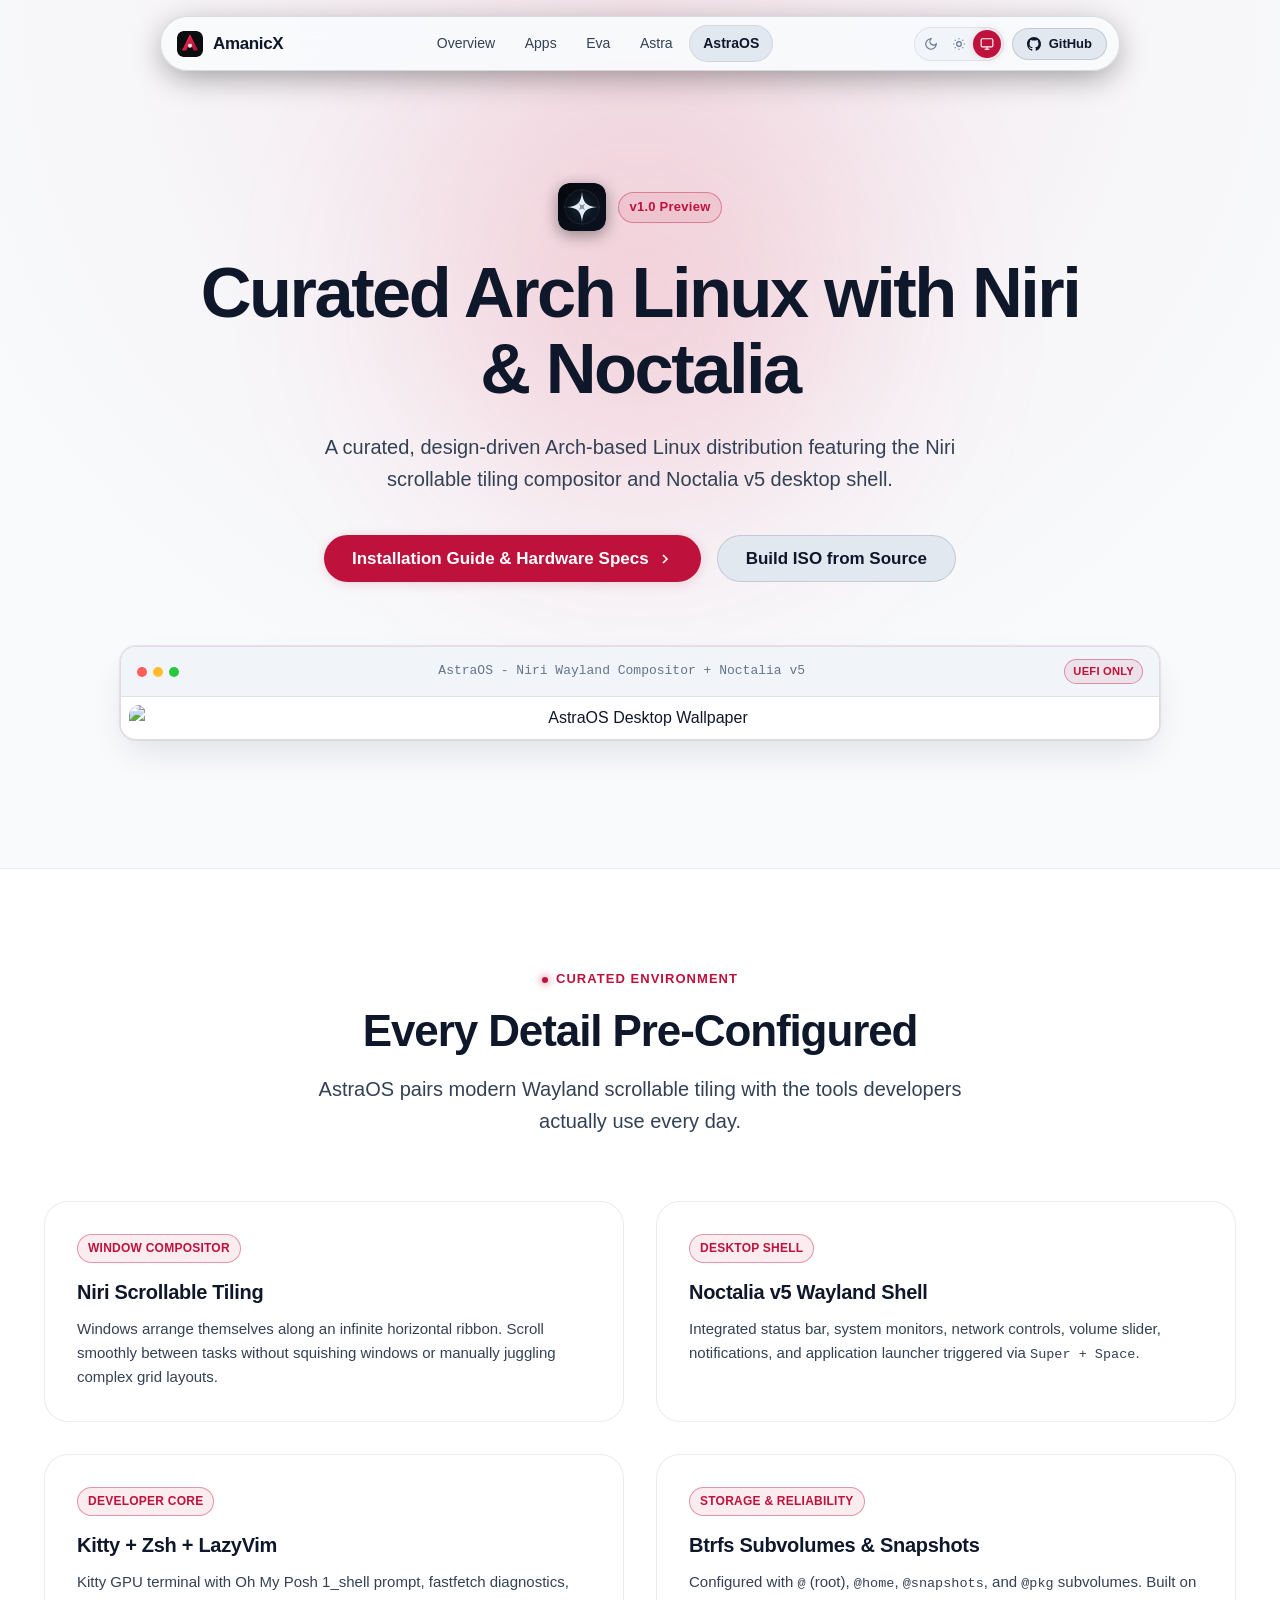
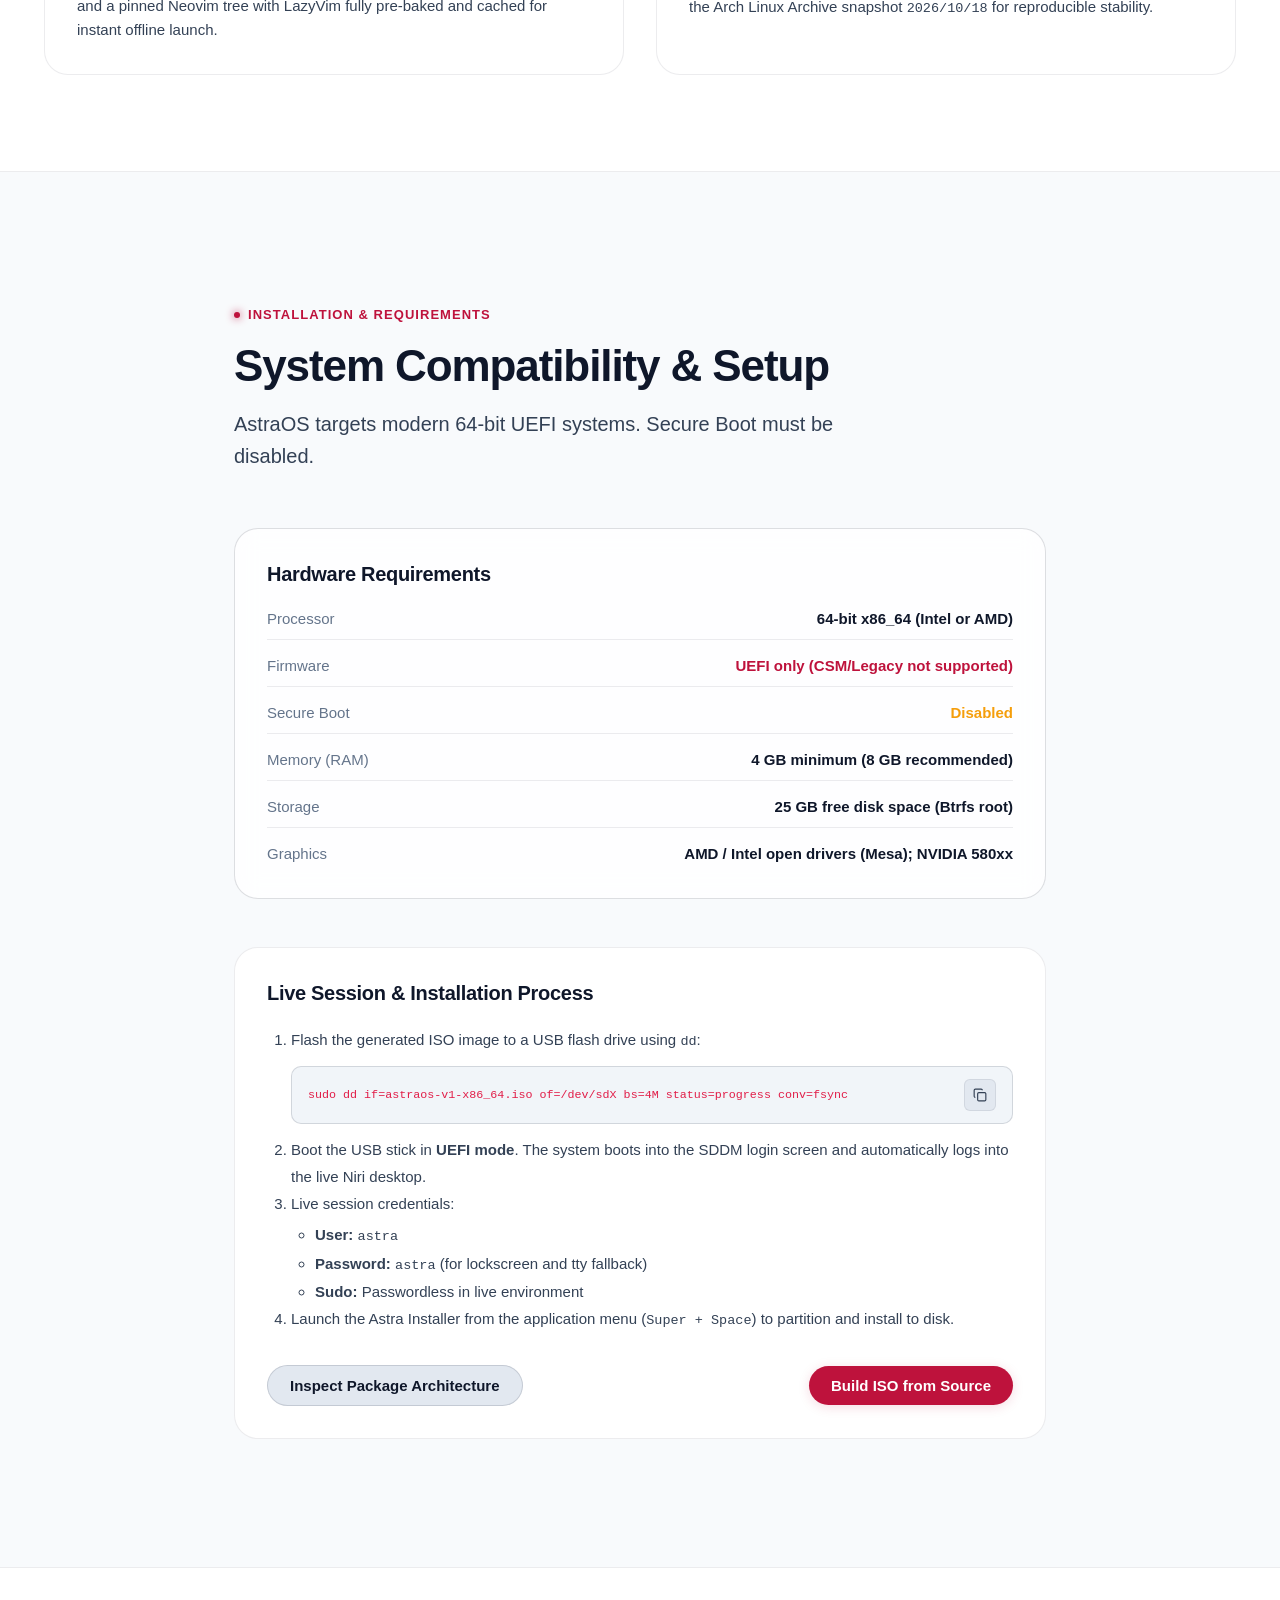
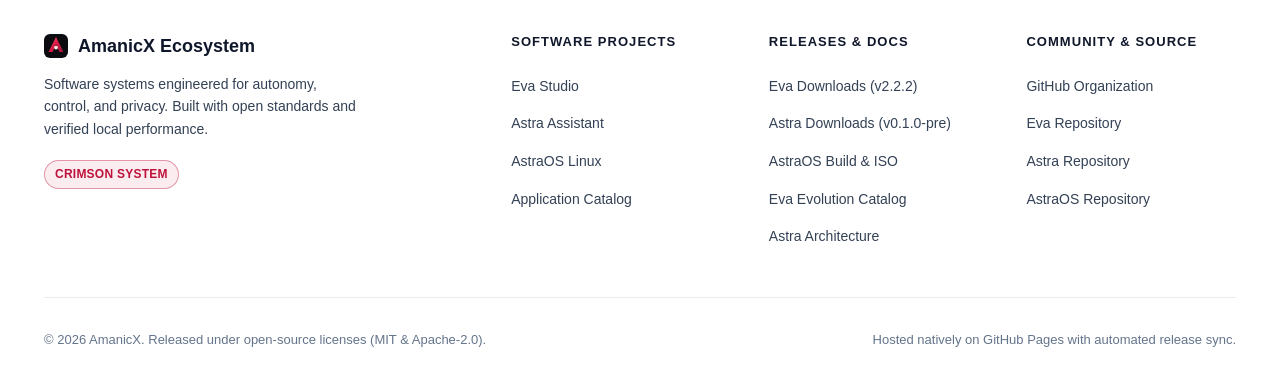
==== index.html @ b639bd69 "fix(website): eliminate horizontal scrollbar, update 2x2 pillars grid, ensure logo assets resolve" ====
<!doctype html>
<html lang="en" data-theme="dark">
<head>
  <meta charset="utf-8">
  <meta name="viewport" content="width=device-width, initial-scale=1, viewport-fit=cover">
  <title>AstraOS - Curated Arch Linux Distribution | AmanicX</title>
  <meta name="description" content="AstraOS is a curated Arch-based Linux distribution for developers and power users who want a coherent, quiet, and beautiful desktop without assembling it themselves. It pairs the horizontal scrollable tiling model of Niri with the Noctalia v5 shell, shipping with a pinned package archive snapshot, seeded Kitty terminal with Oh My Posh, pre-baked LazyVim editor, Btrfs subvolumes, custom SDDM Astronaut theme, and custom system tools.">
  <link rel="canonical" href="https://amanicx.github.io/astra-os/">
  <meta name="theme-color" content="#0B0D12">

  <!-- OpenGraph -->
  <meta property="og:title" content="AstraOS - Curated Arch Linux Distribution | AmanicX">
  <meta property="og:description" content="AstraOS is a curated Arch-based Linux distribution for developers and power users who want a coherent, quiet, and beautiful desktop without assembling it themselves. It pairs the horizontal scrollable tiling model of Niri with the Noctalia v5 shell, shipping with a pinned package archive snapshot, seeded Kitty terminal with Oh My Posh, pre-baked LazyVim editor, Btrfs subvolumes, custom SDDM Astronaut theme, and custom system tools.">
  <meta property="og:type" content="website">
  <meta property="og:url" content="https://amanicx.github.io/astra-os/">
  <meta property="og:image" content="https://amanicx.github.io/astra-os/assets/wallpaper.png">
  <meta name="twitter:card" content="summary_large_image">
  <meta name="twitter:title" content="AstraOS - Curated Arch Linux Distribution | AmanicX">
  <meta name="twitter:description" content="AstraOS is a curated Arch-based Linux distribution for developers and power users who want a coherent, quiet, and beautiful desktop without assembling it themselves. It pairs the horizontal scrollable tiling model of Niri with the Noctalia v5 shell, shipping with a pinned package archive snapshot, seeded Kitty terminal with Oh My Posh, pre-baked LazyVim editor, Btrfs subvolumes, custom SDDM Astronaut theme, and custom system tools.">
  <meta name="twitter:image" content="https://amanicx.github.io/astra-os/assets/wallpaper.png">

  <!-- Favicon -->
  <link rel="icon" type="image/svg+xml" href="../shared/assets/favicon.svg">

  <!-- Unified Stylesheets -->
  <link rel="stylesheet" href="../shared/styles/design-system.css">
  <link rel="stylesheet" href="../shared/styles/motion.css">

  <!-- Instant Theme Script (Zero-FOUC) -->
  <script>
    (function () {
      try {
        var theme = localStorage.getItem('amanicx_theme') || 'system';
        var effective = theme === 'system' ? (window.matchMedia('(prefers-color-scheme: dark)').matches ? 'dark' : 'light') : theme;
        document.documentElement.setAttribute('data-theme', effective);
        document.documentElement.setAttribute('data-theme-setting', theme);
      } catch (e) {}
    })();
  </script>
</head>
<body>
  <div id="scroll-progress"></div>

    <!-- Floating Pill Navigation (Nexora Inspired) -->
  <div class="nav-wrapper">
    <header class="nav-bar">
      <a href="../" class="nav-brand" aria-label="AmanicX Ecosystem Home">
        <img class="nav-brand-mark" src="../shared/assets/favicon.svg" alt="AmanicX" width="26" height="26">
        <span>AmanicX</span>
      </a>

      <nav class="nav-links" aria-label="Main Navigation">
        <a href="../" class="nav-link ">Overview</a>
        <a href="../apps/" class="nav-link ">Apps</a>
        <a href="../eva/" class="nav-link ">Eva</a>
        <a href="../astra/" class="nav-link ">Astra</a>
        <a href="../astra-os/" class="nav-link active">AstraOS</a>
      </nav>

      <div class="nav-controls">
        <div class="theme-switcher" role="group" aria-label="Theme mode switcher">
          <button class="theme-btn" data-mode="dark" title="Dark Theme" aria-label="Dark Theme">
            <svg width="14" height="14" viewBox="0 0 24 24" fill="none" stroke="currentColor" stroke-width="2"><path d="M12 3a6 6 0 0 0 9 9 9 9 0 1 1-9-9Z"/></svg>
          </button>
          <button class="theme-btn" data-mode="light" title="Light Theme" aria-label="Light Theme">
            <svg width="14" height="14" viewBox="0 0 24 24" fill="none" stroke="currentColor" stroke-width="2"><circle cx="12" cy="12" r="4"/><path d="M12 2v2"/><path d="M12 20v2"/><path d="m4.93 4.93 1.41 1.41"/><path d="m17.66 17.66 1.41 1.41"/><path d="M2 12h2"/><path d="M20 12h2"/><path d="m6.34 17.66-1.41 1.41"/><path d="m19.07 4.93-1.41 1.41"/></svg>
          </button>
          <button class="theme-btn" data-mode="system" title="System Theme" aria-label="System Theme">
            <svg width="14" height="14" viewBox="0 0 24 24" fill="none" stroke="currentColor" stroke-width="2"><rect width="20" height="14" x="2" y="3" rx="2"/><line x1="8" x2="16" y1="21" y2="21"/><line x1="12" x2="12" y1="17" y2="21"/></svg>
          </button>
        </div>

        <a href="https://github.com/AmanicX" target="_blank" rel="noopener noreferrer" class="btn btn-sm btn-secondary" aria-label="GitHub Profile">
          <svg width="14" height="14" viewBox="0 0 24 24" fill="currentColor"><path d="M12 0c-6.626 0-12 5.373-12 12 0 5.302 3.438 9.8 8.207 11.387.599.111.793-.261.793-.577v-2.234c-3.338.726-4.033-1.416-4.033-1.416-.546-1.387-1.333-1.756-1.333-1.756-1.089-.745.083-.729.083-.729 1.205.084 1.839 1.237 1.839 1.237 1.07 1.834 2.807 1.304 3.492.997.107-.775.418-1.305.762-1.604-2.665-.305-5.467-1.334-5.467-5.931 0-1.311.469-2.381 1.236-3.221-.124-.303-.535-1.524.117-3.176 0 0 1.008-.322 3.301 1.23.957-.266 1.983-.399 3.003-.404 1.02.005 2.047.138 3.006.404 2.291-1.552 3.297-1.23 3.297-1.23.653 1.653.242 2.874.118 3.176.77.84 1.235 1.911 1.235 3.221 0 4.609-2.807 5.624-5.479 5.921.43.372.823 1.102.823 2.222v3.293c0 .319.192.694.801.576 4.765-1.589 8.199-6.086 8.199-11.386 0-6.627-5.373-12-12-12z"/></svg>
          <span>GitHub</span>
        </a>
      </div>
    </header>
  </div>


  <!-- AstraOS Hero -->
  <section class="section-lg" style="position:relative; overflow:hidden;">
    <div class="ambient-flare flare-crimson" style="top:-80px; left:50%; width:650px; height:650px; transform:translateX(-50%);"></div>
    <div class="container" style="text-align:center; position:relative; z-index:2;">
      <div style="display:inline-flex; align-items:center; gap:0.75rem; margin-bottom:1.5rem;" class="reveal">
        <img src="../shared/assets/icons/astra-os.svg" alt="AstraOS Logo" width="48" height="48" style="border-radius:12px; box-shadow:0 4px 16px rgba(0,0,0,0.4);">
        <span class="badge badge-dev" style="font-size:0.8125rem;">v1.0 Preview</span>
      </div>

      <h1 class="title-display reveal delay-100" style="margin-bottom:1.5rem; max-width:920px; margin-left:auto; margin-right:auto;">
        Curated Arch Linux with Niri & Noctalia
      </h1>
      <p class="lead reveal delay-200" style="margin:0 auto 2.5rem;">
        A curated, design-driven Arch-based Linux distribution featuring the Niri scrollable tiling compositor and Noctalia v5 desktop shell.
      </p>

      <div class="reveal delay-300" style="display:flex; justify-content:center; gap:1rem; flex-wrap:wrap; margin-bottom:4rem;">
        <a href="#install" class="btn btn-lg btn-primary">
          <span>Installation Guide & Hardware Specs</span>
          <svg width="16" height="16" viewBox="0 0 24 24" fill="none" stroke="currentColor" stroke-width="2.5"><path d="m9 18 6-6-6-6"/></svg>
        </a>
        <a href="./releases/" class="btn btn-lg btn-secondary">
          <span>Build ISO from Source</span>
        </a>
      </div>

      <!-- Wallpaper & Desktop Preview -->
      <div class="reveal delay-400 mockup-window" style="max-width:1040px; margin:0 auto;">
        <div class="mockup-header">
          <div class="mockup-dots">
            <span class="mockup-dot"></span>
            <span class="mockup-dot"></span>
            <span class="mockup-dot"></span>
          </div>
          <span style="font-size:0.8125rem; color:var(--text-muted); font-family:var(--font-mono);">AstraOS - Niri Wayland Compositor + Noctalia v5</span>
          <span class="badge badge-dev" style="padding:0.15rem 0.5rem; font-size:0.7rem;">UEFI ONLY</span>
        </div>
        <div style="background:var(--bg-surface-0); padding:0.5rem; display:flex; justify-content:center;">
          <img src="../astra-os/assets/wallpaper.png" alt="AstraOS Desktop Wallpaper" style="border-radius:var(--radius-md); width:100%; height:auto;">
        </div>
      </div>
    </div>
  </section>

  <!-- Architectural Pillars -->
  <section class="section" style="background:var(--bg-surface-0); border-top:1px solid var(--border-subtle); border-bottom:1px solid var(--border-subtle);">
    <div class="container">
      <div style="text-align:center; margin-bottom:4rem;">
        <div class="eyebrow reveal">CURATED ENVIRONMENT</div>
        <h2 class="title-section reveal delay-100">Every Detail Pre-Configured</h2>
        <p class="lead reveal delay-200" style="margin:1rem auto 0;">
          AstraOS pairs modern Wayland scrollable tiling with the tools developers actually use every day.
        </p>
      </div>

      <div class="grid-2x2">
        
        <div class="card reveal delay-100">
          <div class="badge badge-dev" style="margin-bottom:1rem;">WINDOW COMPOSITOR</div>
          <h3 class="title-card" style="margin-bottom:0.75rem;">Niri Scrollable Tiling</h3>
          <p style="font-size:0.9375rem; color:var(--text-secondary); line-height:1.6;">
            Windows arrange themselves along an infinite horizontal ribbon. Scroll smoothly between tasks without squishing windows or manually juggling complex grid layouts.
          </p>
        </div>

        <div class="card reveal delay-200">
          <div class="badge badge-dev" style="margin-bottom:1rem;">DESKTOP SHELL</div>
          <h3 class="title-card" style="margin-bottom:0.75rem;">Noctalia v5 Wayland Shell</h3>
          <p style="font-size:0.9375rem; color:var(--text-secondary); line-height:1.6;">
            Integrated status bar, system monitors, network controls, volume slider, notifications, and application launcher triggered via <code>Super + Space</code>.
          </p>
        </div>

        <div class="card reveal delay-300">
          <div class="badge badge-dev" style="margin-bottom:1rem;">DEVELOPER CORE</div>
          <h3 class="title-card" style="margin-bottom:0.75rem;">Kitty + Zsh + LazyVim</h3>
          <p style="font-size:0.9375rem; color:var(--text-secondary); line-height:1.6;">
            Kitty GPU terminal with Oh My Posh 1_shell prompt, fastfetch diagnostics, and a pinned Neovim tree with LazyVim fully pre-baked and cached for instant offline launch.
          </p>
        </div>

        <div class="card reveal delay-400">
          <div class="badge badge-dev" style="margin-bottom:1rem;">STORAGE & RELIABILITY</div>
          <h3 class="title-card" style="margin-bottom:0.75rem;">Btrfs Subvolumes & Snapshots</h3>
          <p style="font-size:0.9375rem; color:var(--text-secondary); line-height:1.6;">
            Configured with <code>@</code> (root), <code>@home</code>, <code>@snapshots</code>, and <code>@pkg</code> subvolumes. Built on the Arch Linux Archive snapshot <code>2026/10/18</code> for reproducible stability.
          </p>
        </div>

      </div>
    </div>
  </section>

  <!-- Hardware Requirements & Installation Walkthrough -->
  <section class="section-lg" id="install">
    <div class="container container-narrow">
      <div style="margin-bottom:3.5rem;">
        <div class="eyebrow reveal">INSTALLATION & REQUIREMENTS</div>
        <h2 class="title-section reveal delay-100" style="margin-bottom:1rem;">System Compatibility & Setup</h2>
        <p class="lead reveal delay-200">
          AstraOS targets modern 64-bit UEFI systems. Secure Boot must be disabled.
        </p>
      </div>

      <!-- Requirements Table -->
      <div class="card card-glass reveal delay-300" style="margin-bottom:3rem;">
        <h3 class="title-card" style="margin-bottom:1.25rem;">Hardware Requirements</h3>
        <div style="display:flex; flex-direction:column; gap:0.875rem; font-size:0.9375rem;">
          <div style="display:flex; justify-content:space-between; border-bottom:1px solid var(--border-subtle); padding-bottom:0.5rem;">
            <span style="color:var(--text-muted);">Processor</span>
            <span style="font-weight:600;">64-bit x86_64 (Intel or AMD)</span>
          </div>
          <div style="display:flex; justify-content:space-between; border-bottom:1px solid var(--border-subtle); padding-bottom:0.5rem;">
            <span style="color:var(--text-muted);">Firmware</span>
            <span style="font-weight:600; color:var(--accent-primary);">UEFI only (CSM/Legacy not supported)</span>
          </div>
          <div style="display:flex; justify-content:space-between; border-bottom:1px solid var(--border-subtle); padding-bottom:0.5rem;">
            <span style="color:var(--text-muted);">Secure Boot</span>
            <span style="font-weight:600; color:#F59E0B;">Disabled</span>
          </div>
          <div style="display:flex; justify-content:space-between; border-bottom:1px solid var(--border-subtle); padding-bottom:0.5rem;">
            <span style="color:var(--text-muted);">Memory (RAM)</span>
            <span style="font-weight:600;">4 GB minimum (8 GB recommended)</span>
          </div>
          <div style="display:flex; justify-content:space-between; border-bottom:1px solid var(--border-subtle); padding-bottom:0.5rem;">
            <span style="color:var(--text-muted);">Storage</span>
            <span style="font-weight:600;">25 GB free disk space (Btrfs root)</span>
          </div>
          <div style="display:flex; justify-content:space-between;">
            <span style="color:var(--text-muted);">Graphics</span>
            <span style="font-weight:600;">AMD / Intel open drivers (Mesa); NVIDIA 580xx</span>
          </div>
        </div>
      </div>

      <!-- Installation Steps -->
      <div class="card reveal delay-400">
        <h3 class="title-card" style="margin-bottom:1.25rem;">Live Session & Installation Process</h3>
        <ol style="margin-left:1.5rem; color:var(--text-secondary); font-size:0.9375rem; line-height:1.8; margin-bottom:2rem;">
          <li>Flash the generated ISO image to a USB flash drive using <code>dd</code>:
            <div class="cmd-box" style="margin:0.75rem 0;">
              <code>sudo dd if=astraos-v1-x86_64.iso of=/dev/sdX bs=4M status=progress conv=fsync</code>
              <button class="copy-btn" data-copy-text="sudo dd if=astraos-v1-x86_64.iso of=/dev/sdX bs=4M status=progress conv=fsync">
                <svg width="14" height="14" viewBox="0 0 24 24" fill="none" stroke="currentColor" stroke-width="2"><rect width="14" height="14" x="8" y="8" rx="2" ry="2"/><path d="M4 16c-1.1 0-2-.9-2-2V4c0-1.1.9-2 2-2h10c1.1 0 2 .9 2 2"/></svg>
              </button>
            </div>
          </li>
          <li>Boot the USB stick in <strong>UEFI mode</strong>. The system boots into the SDDM login screen and automatically logs into the live Niri desktop.</li>
          <li>Live session credentials:
            <ul style="margin-left:1.5rem; margin-top:0.25rem;">
              <li><strong>User:</strong> <code>astra</code></li>
              <li><strong>Password:</strong> <code>astra</code> (for lockscreen and tty fallback)</li>
              <li><strong>Sudo:</strong> Passwordless in live environment</li>
            </ul>
          </li>
          <li>Launch the Astra Installer from the application menu (<code>Super + Space</code>) to partition and install to disk.</li>
        </ol>

        <div style="display:flex; justify-content:space-between; align-items:center; flex-wrap:wrap; gap:1rem;">
          <a href="./catalog/" class="btn btn-secondary">Inspect Package Architecture</a>
          <a href="./releases/" class="btn btn-primary">Build ISO from Source</a>
        </div>
      </div>
    </div>
  </section>

    <!-- Unified Ecosystem Footer -->
  <footer class="footer">
    <div class="container">
      <div class="footer-grid">
        <div class="footer-brand">
          <div style="display:flex; align-items:center; gap:0.625rem; font-weight:700; font-size:1.125rem; margin-bottom:0.75rem;">
            <img src="../shared/assets/favicon.svg" alt="AmanicX" width="24" height="24">
            <span>AmanicX Ecosystem</span>
          </div>
          <p style="font-size:0.875rem; color:var(--text-secondary); line-height:1.6; margin-bottom:1.25rem;">
            Software systems engineered for autonomy, control, and privacy. Built with open standards and verified local performance.
          </p>
          <div class="badge badge-dev">CRIMSON SYSTEM</div>
        </div>

        <div>
          <div class="footer-title">Software Projects</div>
          <ul class="footer-links">
            <li><a href="../eva/">Eva Studio</a></li>
            <li><a href="../astra/">Astra Assistant</a></li>
            <li><a href="../astra-os/">AstraOS Linux</a></li>
            <li><a href="../apps/">Application Catalog</a></li>
          </ul>
        </div>

        <div>
          <div class="footer-title">Releases & Docs</div>
          <ul class="footer-links">
            <li><a href="../eva/releases/">Eva Downloads (v2.2.2)</a></li>
            <li><a href="../astra/releases/">Astra Downloads (v0.1.0-pre)</a></li>
            <li><a href="../astra-os/releases/">AstraOS Build & ISO</a></li>
            <li><a href="../eva/catalog/">Eva Evolution Catalog</a></li>
            <li><a href="../astra/catalog/">Astra Architecture</a></li>
          </ul>
        </div>

        <div>
          <div class="footer-title">Community & Source</div>
          <ul class="footer-links">
            <li><a href="https://github.com/AmanicX" target="_blank" rel="noopener noreferrer">GitHub Organization</a></li>
            <li><a href="https://github.com/AmanicX/eva" target="_blank" rel="noopener noreferrer">Eva Repository</a></li>
            <li><a href="https://github.com/AmanicX/astra" target="_blank" rel="noopener noreferrer">Astra Repository</a></li>
            <li><a href="https://github.com/AmanicX/astra-os" target="_blank" rel="noopener noreferrer">AstraOS Repository</a></li>
          </ul>
        </div>
      </div>

      <div class="footer-bottom">
        <div>&copy; 2026 AmanicX. Released under open-source licenses (MIT & Apache-2.0).</div>
        <div>Hosted natively on GitHub Pages with automated release sync.</div>
      </div>
    </div>
  </footer>

  <!-- Scripts -->
  <script src="../shared/scripts/theme.js"></script>
  <script src="../shared/scripts/motion.js"></script>
  <script src="../shared/scripts/ecosystem-client.js"></script>
</body>
</html>
---- shared/styles/design-system.css ----
/* ==========================================================================
   AMANICX UNIFIED DESIGN SYSTEM - CRIMSON CORE
   ========================================================================== */

:root {
  /* Brand Crimson Palette */
  --crimson-50: #FFF1F2;
  --crimson-100: #FFE4E6;
  --crimson-200: #FECDD3;
  --crimson-300: #FDA4AF;
  --crimson-400: #FB7185;
  --crimson-500: #F43F5E;
  --crimson-600: #E11D48; /* Core Brand Primary */
  --crimson-700: #BE123C;
  --crimson-800: #9F1239;
  --crimson-900: #881337;
  --crimson-950: #4C0519;

  /* Typography */
  --font-sans: -apple-system, BlinkMacSystemFont, "Segoe UI", Roboto, "Inter", "Helvetica Neue", Arial, sans-serif;
  --font-mono: ui-monospace, "SF Mono", "JetBrains Mono", Menlo, Consolas, monospace;

  /* Elevation & Radii */
  --radius-sm: 6px;
  --radius-md: 10px;
  --radius-lg: 16px;
  --radius-xl: 24px;
  --radius-full: 9999px;

  /* Transitions */
  --ease-out-cubic: cubic-bezier(0.215, 0.61, 0.355, 1);
  --ease-in-out-cubic: cubic-bezier(0.645, 0.045, 0.355, 1);
  --duration-fast: 150ms;
  --duration-base: 250ms;
  --duration-slow: 400ms;
}

/* --------------------------------------------------------------------------
   DARK THEME (Default)
   -------------------------------------------------------------------------- */
:root,
[data-theme="dark"] {
  --bg-root: #060709;
  --bg-surface-0: #0B0D12;
  --bg-surface-1: #10131A;
  --bg-surface-2: #161A24;
  --bg-surface-3: #1D2331;
  --bg-surface-glass: rgba(16, 19, 26, 0.72);
  --bg-surface-glass-heavy: rgba(11, 13, 18, 0.88);

  --border-subtle: rgba(255, 255, 255, 0.07);
  --border-medium: rgba(255, 255, 255, 0.12);
  --border-strong: rgba(255, 255, 255, 0.2);
  --border-accent: rgba(225, 29, 72, 0.35);

  --text-primary: #F8FAFC;
  --text-secondary: #94A3B8;
  --text-muted: #64748B;
  --text-inverse: #0B0D12;

  --accent-primary: #E11D48;
  --accent-hover: #FB7185;
  --accent-active: #BE123C;
  --accent-surface: rgba(225, 29, 72, 0.12);
  --accent-surface-hover: rgba(225, 29, 72, 0.2);
  --accent-glow: rgba(225, 29, 72, 0.28);
  --accent-border: rgba(225, 29, 72, 0.3);

  --glow-ember: radial-gradient(circle at 50% 0%, rgba(225, 29, 72, 0.18) 0%, rgba(225, 29, 72, 0.03) 50%, transparent 75%);
  --shadow-card: 0 4px 20px -2px rgba(0, 0, 0, 0.5), 0 0 1px 1px rgba(255, 255, 255, 0.05);
  --shadow-elevation: 0 16px 40px -10px rgba(0, 0, 0, 0.7), 0 0 1px 1px rgba(225, 29, 72, 0.15);
}

/* --------------------------------------------------------------------------
   LIGHT THEME (Genuine Neutral White / Cool Slate, No Yellow/Beige)
   -------------------------------------------------------------------------- */
[data-theme="light"] {
  --bg-root: #F8FAFC;
  --bg-surface-0: #FFFFFF;
  --bg-surface-1: #F1F5F9;
  --bg-surface-2: #E2E8F0;
  --bg-surface-3: #CBD5E1;
  --bg-surface-glass: rgba(255, 255, 255, 0.82);
  --bg-surface-glass-heavy: rgba(248, 250, 252, 0.94);

  --border-subtle: rgba(15, 23, 42, 0.08);
  --border-medium: rgba(15, 23, 42, 0.14);
  --border-strong: rgba(15, 23, 42, 0.24);
  --border-accent: rgba(190, 18, 60, 0.4);

  --text-primary: #0F172A;
  --text-secondary: #334155;
  --text-muted: #64748B;
  --text-inverse: #FFFFFF;

  --accent-primary: #BE123C;
  --accent-hover: #E11D48;
  --accent-active: #9F1239;
  --accent-surface: rgba(190, 18, 60, 0.08);
  --accent-surface-hover: rgba(190, 18, 60, 0.14);
  --accent-glow: rgba(190, 18, 60, 0.15);
  --accent-border: rgba(190, 18, 60, 0.25);

  --glow-ember: radial-gradient(circle at 50% 0%, rgba(190, 18, 60, 0.1) 0%, rgba(190, 18, 60, 0.02) 45%, transparent 70%);
  --shadow-card: 0 4px 18px -2px rgba(15, 23, 42, 0.08), 0 0 1px 1px rgba(15, 23, 42, 0.04);
  --shadow-elevation: 0 16px 36px -8px rgba(15, 23, 42, 0.12), 0 0 1px 1px rgba(190, 18, 60, 0.1);
}

/* --------------------------------------------------------------------------
   BASE STYLES & RESET
   -------------------------------------------------------------------------- */
*, *::before, *::after {
  box-sizing: border-box;
  margin: 0;
  padding: 0;
}

html {
  font-family: var(--font-sans);
  background-color: var(--bg-root);
  color: var(--text-primary);
  line-height: 1.6;
  -webkit-font-smoothing: antialiased;
  -moz-osx-font-smoothing: grayscale;
  scroll-behavior: smooth;
  text-rendering: optimizeLegibility;
  overflow-x: hidden;
  scrollbar-width: thin;
  scrollbar-color: #232838 #060709;
}

body {
  min-height: 100vh;
  display: flex;
  flex-direction: column;
  overflow-x: hidden;
  max-width: 100vw;
  position: relative;
  background-color: var(--bg-root);
  background-image: var(--glow-ember);
  background-repeat: no-repeat;
  background-position: top center;
  background-size: 100% 900px;
}

/* ==========================================================================
   CUSTOM UNIFIED SCROLLBAR (Dark Obsidian & Slate with Crimson Accent)
   ========================================================================== */
::-webkit-scrollbar {
  width: 10px;
  height: 8px;
}

::-webkit-scrollbar-track {
  background: #060709;
}

::-webkit-scrollbar-thumb {
  background: #232838;
  border-radius: var(--radius-full);
  border: 2px solid #060709;
  transition: background 0.2s ease;
}

::-webkit-scrollbar-thumb:hover {
  background: var(--accent-primary);
}

[data-theme="light"] html {
  scrollbar-color: #CBD5E1 #F8FAFC;
}

[data-theme="light"] ::-webkit-scrollbar-track {
  background: #F8FAFC;
}

[data-theme="light"] ::-webkit-scrollbar-thumb {
  background: #CBD5E1;
  border: 2px solid #F8FAFC;
}

[data-theme="light"] ::-webkit-scrollbar-thumb:hover {
  background: var(--accent-primary);
}

a {
  color: inherit;
  text-decoration: none;
}

img, svg {
  display: block;
  max-width: 100%;
}

button, input, select, textarea {
  font: inherit;
  color: inherit;
  background: none;
  border: none;
}

code, kbd, pre {
  font-family: var(--font-mono);
  font-size: 0.9em;
}

.tabular {
  font-variant-numeric: tabular-nums;
}

/* --------------------------------------------------------------------------
   LAYOUT & CONTAINER
   -------------------------------------------------------------------------- */
.container {
  width: 100%;
  max-width: 1240px;
  margin: 0 auto;
  padding: 0 1.5rem;
}

.container-wide {
  width: 100%;
  max-width: 1400px;
  margin: 0 auto;
  padding: 0 1.5rem;
}

.container-narrow {
  width: 100%;
  max-width: 860px;
  margin: 0 auto;
  padding: 0 1.5rem;
}

.section {
  padding: 6rem 0;
  position: relative;
}

.section-lg {
  padding: 8rem 0;
  position: relative;
}

/* --------------------------------------------------------------------------
   TYPOGRAPHY
   -------------------------------------------------------------------------- */
.eyebrow {
  display: inline-flex;
  align-items: center;
  gap: 0.5rem;
  font-size: 0.8125rem;
  font-weight: 600;
  text-transform: uppercase;
  letter-spacing: 0.08em;
  color: var(--accent-primary);
  margin-bottom: 1rem;
}

.eyebrow::before {
  content: "";
  display: inline-block;
  width: 6px;
  height: 6px;
  border-radius: var(--radius-full);
  background-color: var(--accent-primary);
  box-shadow: 0 0 8px var(--accent-primary);
}

.title-display {
  font-size: clamp(2.5rem, 5.5vw, 4.5rem);
  font-weight: 700;
  line-height: 1.08;
  letter-spacing: -0.035em;
  color: var(--text-primary);
}

.title-section {
  font-size: clamp(1.875rem, 3.5vw, 2.75rem);
  font-weight: 700;
  line-height: 1.15;
  letter-spacing: -0.025em;
  color: var(--text-primary);
}

.title-card {
  font-size: 1.25rem;
  font-weight: 600;
  line-height: 1.3;
  letter-spacing: -0.015em;
  color: var(--text-primary);
}

.lead {
  font-size: clamp(1.0625rem, 1.8vw, 1.25rem);
  color: var(--text-secondary);
  line-height: 1.6;
  max-width: 680px;
}

/* --------------------------------------------------------------------------
   BUTTONS & CTAS
   -------------------------------------------------------------------------- */
.btn {
  display: inline-flex;
  align-items: center;
  justify-content: center;
  gap: 0.5rem;
  padding: 0.75rem 1.375rem;
  border-radius: var(--radius-full);
  font-size: 0.9375rem;
  font-weight: 600;
  line-height: 1;
  cursor: pointer;
  transition: all var(--duration-base) var(--ease-out-cubic);
  white-space: nowrap;
  user-select: none;
}

.btn-primary {
  background: var(--accent-primary);
  color: #FFFFFF;
  box-shadow: 0 2px 12px var(--accent-glow);
}

.btn-primary:hover {
  background: var(--accent-hover);
  box-shadow: 0 4px 20px var(--accent-glow);
  transform: translateY(-1px);
}

.btn-primary:active {
  background: var(--accent-active);
  transform: translateY(0);
}

.btn-secondary {
  background: var(--bg-surface-2);
  color: var(--text-primary);
  border: 1px solid var(--border-medium);
}

.btn-secondary:hover {
  background: var(--bg-surface-3);
  border-color: var(--border-strong);
  transform: translateY(-1px);
}

.btn-ghost {
  background: transparent;
  color: var(--text-secondary);
}

.btn-ghost:hover {
  color: var(--text-primary);
  background: var(--accent-surface);
}

.btn-sm {
  padding: 0.5rem 0.875rem;
  font-size: 0.8125rem;
}

.btn-lg {
  padding: 0.875rem 1.75rem;
  font-size: 1.0625rem;
}

/* --------------------------------------------------------------------------
   GLOBAL FLOATING NAVIGATION (NEXORA-STYLE)
   -------------------------------------------------------------------------- */
.nav-wrapper {
  position: sticky;
  top: 1rem;
  z-index: 100;
  width: 100%;
  display: flex;
  justify-content: center;
  padding: 0 1rem;
  pointer-events: none;
}

.nav-bar {
  pointer-events: auto;
  display: flex;
  align-items: center;
  justify-content: space-between;
  gap: 1.25rem;
  padding: 0.5rem 0.75rem 0.5rem 1rem;
  border-radius: var(--radius-full);
  background: var(--bg-surface-glass-heavy);
  backdrop-filter: blur(16px);
  -webkit-backdrop-filter: blur(16px);
  border: 1px solid var(--border-medium);
  box-shadow: 0 8px 32px -4px rgba(0, 0, 0, 0.4);
  max-width: 960px;
  width: 100%;
  transition: border-color var(--duration-base) ease, box-shadow var(--duration-base) ease;
}

.nav-bar:hover {
  border-color: var(--border-strong);
}

.nav-brand {
  display: flex;
  align-items: center;
  gap: 0.625rem;
  font-weight: 700;
  font-size: 1.0625rem;
  color: var(--text-primary);
  letter-spacing: -0.02em;
}

.nav-brand-mark {
  width: 26px;
  height: 26px;
  border-radius: 6px;
}

.nav-links {
  display: flex;
  align-items: center;
  gap: 0.25rem;
}

.nav-link {
  font-size: 0.875rem;
  font-weight: 500;
  color: var(--text-secondary);
  padding: 0.4rem 0.8rem;
  border-radius: var(--radius-full);
  transition: all var(--duration-fast) ease;
}

.nav-link:hover {
  color: var(--text-primary);
  background: var(--accent-surface);
}

.nav-link.active {
  color: var(--text-primary);
  background: var(--bg-surface-2);
  border: 1px solid var(--border-subtle);
  font-weight: 600;
}

.nav-controls {
  display: flex;
  align-items: center;
  gap: 0.5rem;
}

/* Theme Switcher Button Group */
.theme-switcher {
  display: flex;
  align-items: center;
  background: var(--bg-surface-1);
  border: 1px solid var(--border-subtle);
  border-radius: var(--radius-full);
  padding: 2px;
}

.theme-btn {
  display: flex;
  align-items: center;
  justify-content: center;
  width: 28px;
  height: 28px;
  border-radius: var(--radius-full);
  color: var(--text-muted);
  cursor: pointer;
  transition: all var(--duration-fast) ease;
}

.theme-btn:hover {
  color: var(--text-primary);
}

.theme-btn.active {
  background: var(--accent-primary);
  color: #FFFFFF;
  box-shadow: 0 0 10px var(--accent-glow);
}

/* --------------------------------------------------------------------------
   CARDS & SURFACES
   -------------------------------------------------------------------------- */
.card {
  background: var(--bg-surface-0);
  border: 1px solid var(--border-subtle);
  border-radius: var(--radius-xl);
  padding: 2rem;
  transition: all var(--duration-base) var(--ease-out-cubic);
  position: relative;
  overflow: hidden;
}

.card:hover {
  border-color: var(--border-accent);
  box-shadow: var(--shadow-card);
  transform: translateY(-2px);
}

.card-glass {
  background: var(--bg-surface-glass);
  backdrop-filter: blur(12px);
  -webkit-backdrop-filter: blur(12px);
  border: 1px solid var(--border-medium);
}

.card-feature {
  display: flex;
  flex-direction: column;
  justify-content: space-between;
  gap: 1.5rem;
}

.badge {
  display: inline-flex;
  align-items: center;
  gap: 0.375rem;
  padding: 0.25rem 0.625rem;
  border-radius: var(--radius-full);
  font-size: 0.75rem;
  font-weight: 600;
  letter-spacing: 0.02em;
}

.badge-stable {
  background: rgba(16, 185, 129, 0.12);
  color: #10B981;
  border: 1px solid rgba(16, 185, 129, 0.25);
}

.badge-preview {
  background: rgba(245, 158, 11, 0.12);
  color: #F59E0B;
  border: 1px solid rgba(245, 158, 11, 0.25);
}

.badge-dev {
  background: var(--accent-surface);
  color: var(--accent-primary);
  border: 1px solid var(--border-accent);
}

/* --------------------------------------------------------------------------
   CODE & COMMAND SNIPPETS
   -------------------------------------------------------------------------- */
.cmd-box {
  background: var(--bg-surface-1);
  border: 1px solid var(--border-medium);
  border-radius: var(--radius-md);
  padding: 0.75rem 1rem;
  display: flex;
  align-items: center;
  justify-content: space-between;
  gap: 1rem;
  font-family: var(--font-mono);
  font-size: 0.8125rem;
  color: var(--text-primary);
  overflow-x: auto;
  scrollbar-width: thin;
  scrollbar-color: rgba(225, 29, 72, 0.4) transparent;
}

.cmd-box::-webkit-scrollbar {
  height: 4px;
}
.cmd-box::-webkit-scrollbar-track {
  background: transparent;
}
.cmd-box::-webkit-scrollbar-thumb {
  background: rgba(225, 29, 72, 0.4);
  border-radius: var(--radius-full);
}
.cmd-box::-webkit-scrollbar-thumb:hover {
  background: var(--accent-primary);
}

.cmd-box code {
  color: var(--accent-hover);
  white-space: pre-wrap;
  word-break: break-all;
  overflow-wrap: anywhere;
  flex: 1;
}

/* --------------------------------------------------------------------------
   EXPANDABLE PILL DROPDOWNS
   -------------------------------------------------------------------------- */
.pill-dropdown {
  position: relative;
  display: inline-block;
  width: 100%;
}

.pill-dropdown-trigger {
  width: 100%;
  display: flex;
  align-items: center;
  justify-content: space-between;
  gap: 0.75rem;
  padding: 0.75rem 1.25rem;
  background: var(--bg-surface-1);
  border: 1px solid var(--border-medium);
  border-radius: var(--radius-full);
  font-size: 0.875rem;
  font-weight: 500;
  color: var(--text-primary);
  cursor: pointer;
  user-select: none;
  transition: all var(--duration-fast) ease;
}

.pill-dropdown-trigger:hover,
.pill-dropdown.open .pill-dropdown-trigger {
  border-color: var(--accent-primary);
  background: var(--bg-surface-2);
  box-shadow: 0 0 14px var(--accent-glow);
}

.pill-dropdown-trigger svg.chevron {
  transition: transform 0.25s cubic-bezier(0.16, 1, 0.3, 1);
  color: var(--text-muted);
  flex-shrink: 0;
}

.pill-dropdown.open .pill-dropdown-trigger svg.chevron {
  transform: rotate(180deg);
  color: var(--accent-primary);
}

.pill-dropdown-menu {
  position: absolute;
  top: calc(100% + 8px);
  left: 0;
  width: 100%;
  background: var(--bg-surface-1);
  border: 1px solid var(--border-medium);
  border-radius: var(--radius-lg);
  box-shadow: 0 16px 40px rgba(0, 0, 0, 0.5), 0 0 1px 1px var(--border-subtle);
  backdrop-filter: blur(16px);
  -webkit-backdrop-filter: blur(16px);
  z-index: 100;
  padding: 0.5rem;
  display: none;
  opacity: 0;
  transform: translateY(-8px) scale(0.98);
  transform-origin: top center;
  transition: opacity 0.2s ease, transform 0.2s cubic-bezier(0.16, 1, 0.3, 1);
}

.pill-dropdown.open .pill-dropdown-menu {
  display: block;
  opacity: 1;
  transform: translateY(0) scale(1);
}

.pill-dropdown-item {
  display: flex;
  align-items: center;
  justify-content: space-between;
  padding: 0.625rem 1rem;
  border-radius: var(--radius-md);
  font-size: 0.875rem;
  color: var(--text-secondary);
  cursor: pointer;
  transition: all var(--duration-fast) ease;
}

.pill-dropdown-item:hover {
  background: var(--accent-surface);
  color: var(--text-primary);
}

.pill-dropdown-item.active {
  background: var(--accent-surface);
  color: var(--accent-primary);
  font-weight: 600;
}

/* --------------------------------------------------------------------------
   PLATFORM CTA DOWNLOAD BUTTONS
   -------------------------------------------------------------------------- */
.platform-cta-btn {
  display: inline-flex;
  align-items: center;
  gap: 0.45rem;
  padding: 0.4rem 0.85rem;
  background: var(--bg-surface-2);
  border: 1px solid var(--border-medium);
  border-radius: var(--radius-full);
  font-size: 0.8125rem;
  font-weight: 600;
  color: var(--text-primary);
  text-decoration: none;
  transition: all var(--duration-fast) ease;
  white-space: nowrap;
}

.platform-cta-btn:hover {
  background: var(--accent-surface);
  border-color: var(--accent-primary);
  color: var(--accent-hover);
  transform: translateY(-2px);
  box-shadow: 0 4px 12px var(--accent-glow);
}

.platform-cta-btn svg {
  flex-shrink: 0;
  color: var(--accent-primary);
}

.platform-cta-btn .dl-ext {
  font-family: var(--font-mono);
  font-size: 0.6875rem;
  color: var(--text-muted);
  text-transform: uppercase;
  background: var(--bg-surface-1);
  padding: 0.1rem 0.35rem;
  border-radius: var(--radius-sm);
  margin-left: 0.15rem;
}

/* --------------------------------------------------------------------------
   THEME-ADAPTIVE BRAND ICONS
   -------------------------------------------------------------------------- */
[data-theme="light"] .icon-theme-dark {
  display: none !important;
}
[data-theme="light"] .icon-theme-light {
  display: block !important;
}
[data-theme="dark"] .icon-theme-dark {
  display: block !important;
}
[data-theme="dark"] .icon-theme-light {
  display: none !important;
}

/* --------------------------------------------------------------------------
   BALANCED LAYOUT GRIDS (ZERO WASTED SPACE)
   -------------------------------------------------------------------------- */
.grid-2x2 {
  display: grid;
  grid-template-columns: repeat(2, 1fr);
  gap: 2rem;
}

.grid-3col {
  display: grid;
  grid-template-columns: repeat(3, 1fr);
  gap: 2rem;
}

.grid-4col {
  display: grid;
  grid-template-columns: repeat(4, 1fr);
  gap: 1.5rem;
}

@media (max-width: 1024px) {
  .grid-3col {
    grid-template-columns: 1fr;
  }
  .grid-4col {
    grid-template-columns: repeat(2, 1fr);
  }
}

@media (max-width: 768px) {
  .grid-2x2,
  .grid-4col {
    grid-template-columns: 1fr;
  }
}

.copy-btn {
  display: inline-flex;
  align-items: center;
  justify-content: center;
  width: 32px;
  height: 32px;
  border-radius: var(--radius-sm);
  background: var(--bg-surface-2);
  border: 1px solid var(--border-subtle);
  color: var(--text-secondary);
  cursor: pointer;
  flex-shrink: 0;
  transition: all var(--duration-fast) ease;
}

.copy-btn:hover {
  background: var(--accent-surface);
  color: var(--accent-primary);
  border-color: var(--border-accent);
}

.copy-btn.copied {
  background: #10B981;
  color: #FFFFFF;
  border-color: #10B981;
}

/* --------------------------------------------------------------------------
   FOOTER
   -------------------------------------------------------------------------- */
.footer {
  margin-top: auto;
  border-top: 1px solid var(--border-subtle);
  background: var(--bg-surface-0);
  padding: 4rem 0 2.5rem;
}

.footer-grid {
  display: grid;
  grid-template-columns: 2fr 1fr 1fr 1fr;
  gap: 3rem;
  margin-bottom: 3rem;
}

.footer-brand {
  max-width: 320px;
}

.footer-title {
  font-size: 0.8125rem;
  font-weight: 700;
  text-transform: uppercase;
  letter-spacing: 0.08em;
  color: var(--text-primary);
  margin-bottom: 1.25rem;
}

.footer-links {
  list-style: none;
  display: flex;
  flex-direction: column;
  gap: 0.75rem;
}

.footer-links a {
  font-size: 0.875rem;
  color: var(--text-secondary);
  transition: color var(--duration-fast) ease;
}

.footer-links a:hover {
  color: var(--accent-primary);
}

.footer-bottom {
  display: flex;
  align-items: center;
  justify-content: space-between;
  border-top: 1px solid var(--border-subtle);
  padding-top: 2rem;
  font-size: 0.8125rem;
  color: var(--text-muted);
}

/* --------------------------------------------------------------------------
   RESPONSIVE DESIGN
   -------------------------------------------------------------------------- */
@media (max-width: 900px) {
  .footer-grid {
    grid-template-columns: 1fr 1fr;
    gap: 2rem;
  }
}

@media (max-width: 768px) {
  .nav-bar {
    padding: 0.4rem 0.6rem 0.4rem 0.8rem;
  }
  .nav-links {
    display: none; /* Mobile menu toggled via script */
  }
  .mobile-menu-btn {
    display: flex;
  }
  .footer-grid {
    grid-template-columns: 1fr;
    gap: 2rem;
  }
  .footer-bottom {
    flex-direction: column;
    gap: 1rem;
    text-align: center;
  }
}
---- shared/styles/motion.css ----
/* ==========================================================================
   AMANICX MOTION & SCROLL ENGINE (NEXORA INSPIRATION)
   ========================================================================== */

/* Top Scroll Progress Indicator */
#scroll-progress {
  position: fixed;
  top: 0;
  left: 0;
  height: 2px;
  background: linear-gradient(90deg, #FB7185, #E11D48, #9F1239);
  z-index: 1000;
  width: 0%;
  transition: width 0.08s linear;
  box-shadow: 0 0 10px rgba(225, 29, 72, 0.6);
}

/* Ambient Breathe & Glow Effects */
@keyframes ambient-pulse {
  0%, 100% {
    opacity: 0.55;
    transform: scale(1);
  }
  50% {
    opacity: 0.85;
    transform: scale(1.04);
  }
}

/* Live Update Indicator Blink (Strictly No Bouncing) */
@keyframes live-dot-blink {
  0%, 100% {
    opacity: 1;
    transform: scale(1);
    box-shadow: 0 0 0 0 rgba(225, 29, 72, 0.7);
  }
  50% {
    opacity: 0.3;
    transform: scale(0.92);
    box-shadow: 0 0 8px 2px rgba(225, 29, 72, 0);
  }
}

.live-dot {
  width: 8px;
  height: 8px;
  border-radius: 50%;
  background: var(--accent-primary);
  display: inline-block;
  animation: live-dot-blink 1.8s ease-in-out infinite;
  flex-shrink: 0;
}

.ambient-flare {
  position: absolute;
  pointer-events: none;
  border-radius: var(--radius-full);
  filter: blur(80px);
  z-index: 0;
  opacity: 0.5;
  animation: ambient-pulse 8s ease-in-out infinite;
}

.flare-crimson {
  background: radial-gradient(circle, rgba(225, 29, 72, 0.35) 0%, rgba(225, 29, 72, 0.05) 60%, transparent 80%);
}

.flare-cosmic {
  background: radial-gradient(circle, rgba(136, 19, 55, 0.3) 0%, rgba(225, 29, 72, 0.08) 50%, transparent 75%);
}

/* Scroll-Driven Storytelling Containers */
.story-container {
  position: relative;
  min-height: 160vh;
}

.story-sticky {
  position: sticky;
  top: 6rem;
  display: grid;
  grid-template-columns: 1fr 1.2fr;
  gap: 3rem;
  align-items: center;
}

.story-content {
  display: flex;
  flex-direction: column;
  gap: 1.5rem;
  z-index: 2;
}

.story-stage {
  position: relative;
  perspective: 1200px;
  transform-style: preserve-3d;
}

.story-card-3d {
  background: var(--bg-surface-0);
  border: 1px solid var(--border-medium);
  border-radius: var(--radius-xl);
  padding: 1.5rem;
  box-shadow: var(--shadow-elevation);
  transition: transform 0.4s var(--ease-out-cubic), border-color 0.4s ease;
  transform: rotateX(var(--rx, 0deg)) rotateY(var(--ry, 0deg)) translateY(var(--ty, 0px));
}

/* Interactive Layout & Feature Tabs */
.tabs-nav {
  display: inline-flex;
  align-items: center;
  background: var(--bg-surface-1);
  border: 1px solid var(--border-subtle);
  border-radius: var(--radius-full);
  padding: 0.35rem;
  gap: 0.25rem;
  position: relative;
}

.tab-btn {
  display: inline-flex;
  align-items: center;
  gap: 0.5rem;
  padding: 0.5rem 1rem;
  border-radius: var(--radius-full);
  font-size: 0.875rem;
  font-weight: 500;
  color: var(--text-secondary);
  cursor: pointer;
  transition: all var(--duration-fast) ease;
  position: relative;
  z-index: 2;
}

.tab-btn:hover {
  color: var(--text-primary);
}

.tab-btn.active {
  color: #FFFFFF;
  background: var(--accent-primary);
  font-weight: 600;
  box-shadow: 0 2px 10px var(--accent-glow);
}

/* Reveal Elements on Scroll */
.reveal {
  opacity: 1;
  transform: translateY(0);
  transition: opacity 0.5s var(--ease-out-cubic), transform 0.5s var(--ease-out-cubic);
}

html.has-motion .reveal:not(.is-visible) {
  opacity: 0;
  transform: translateY(20px);
}

html.has-motion .reveal.is-visible {
  opacity: 1;
  transform: translateY(0);
}

/* Stagger Delay Utilities */
.delay-100 { transition-delay: 100ms; }
.delay-200 { transition-delay: 200ms; }
.delay-300 { transition-delay: 300ms; }
.delay-400 { transition-delay: 400ms; }

/* Interactive Showcase Mockup */
.mockup-window {
  background: var(--bg-surface-0);
  border: 1px solid var(--border-medium);
  border-radius: var(--radius-lg);
  overflow: hidden;
  box-shadow: var(--shadow-elevation);
}

.mockup-header {
  background: var(--bg-surface-1);
  border-bottom: 1px solid var(--border-subtle);
  padding: 0.75rem 1rem;
  display: flex;
  align-items: center;
  justify-content: space-between;
}

.mockup-dots {
  display: flex;
  gap: 6px;
}

.mockup-dot {
  width: 10px;
  height: 10px;
  border-radius: var(--radius-full);
  background: var(--border-strong);
}

.mockup-dot:nth-child(1) { background: #FF5F56; }
.mockup-dot:nth-child(2) { background: #FFBD2E; }
.mockup-dot:nth-child(3) { background: #27C93F; }

.mockup-body {
  padding: 1.5rem;
}

/* Reduced Motion Override */
@media (prefers-reduced-motion: reduce) {
  *, *::before, *::after {
    animation-duration: 0.01ms !important;
    animation-iteration-count: 1 !important;
    transition-duration: 0.01ms !important;
    scroll-behavior: auto !important;
  }
  .reveal {
    opacity: 1 !important;
    transform: none !important;
  }
  .ambient-flare {
    display: none !important;
  }
}
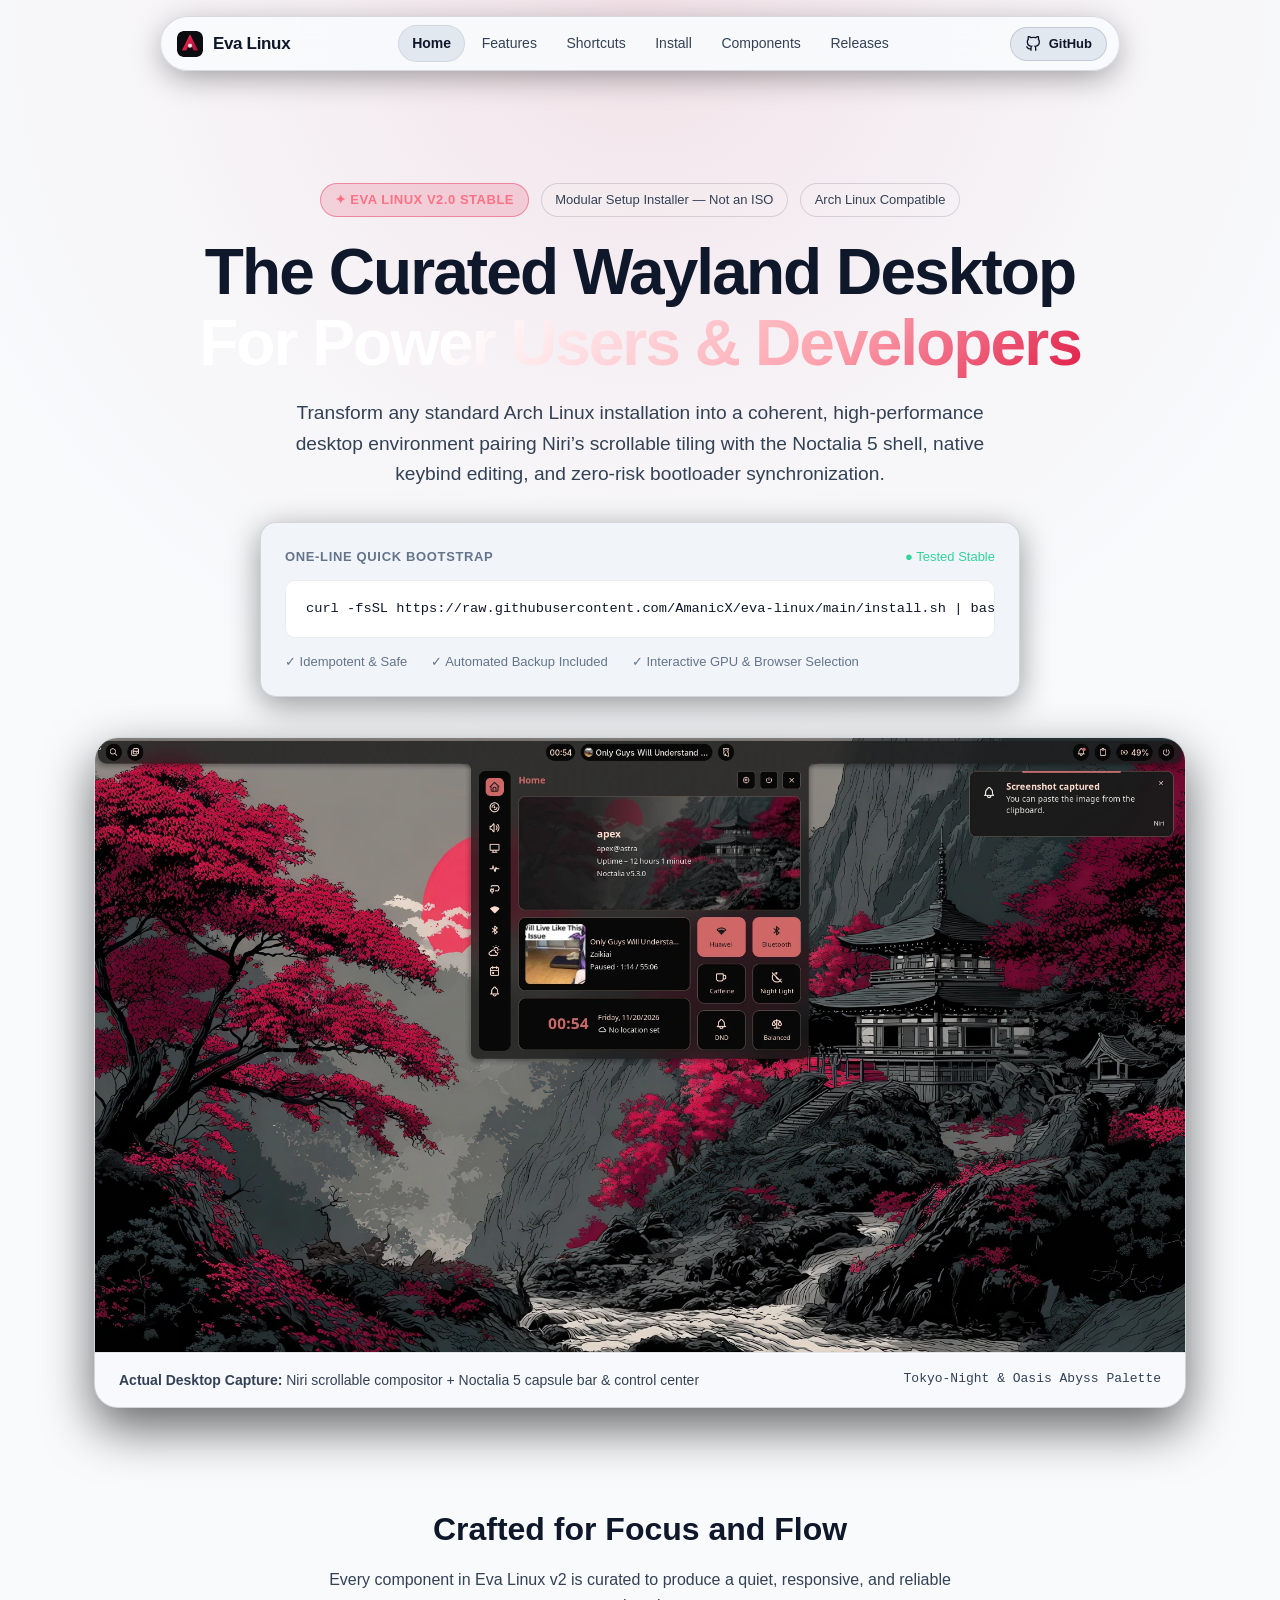
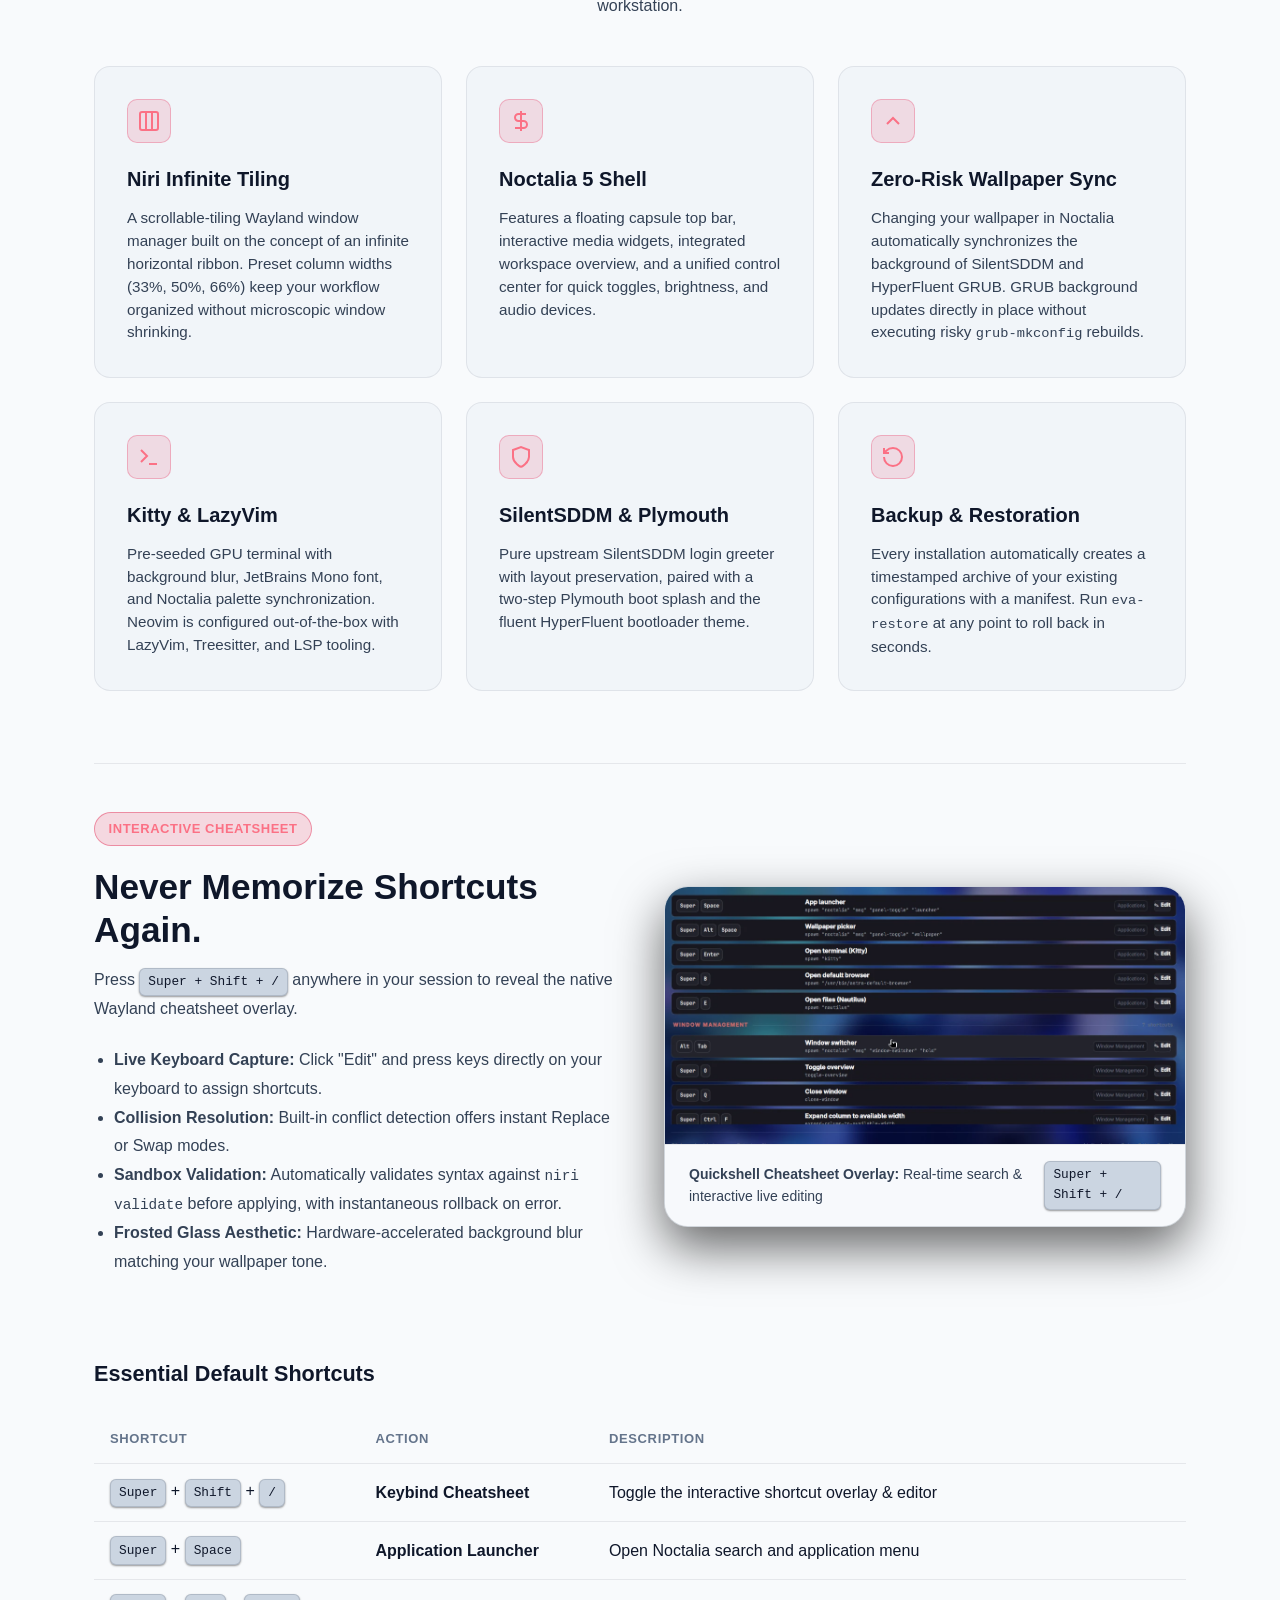
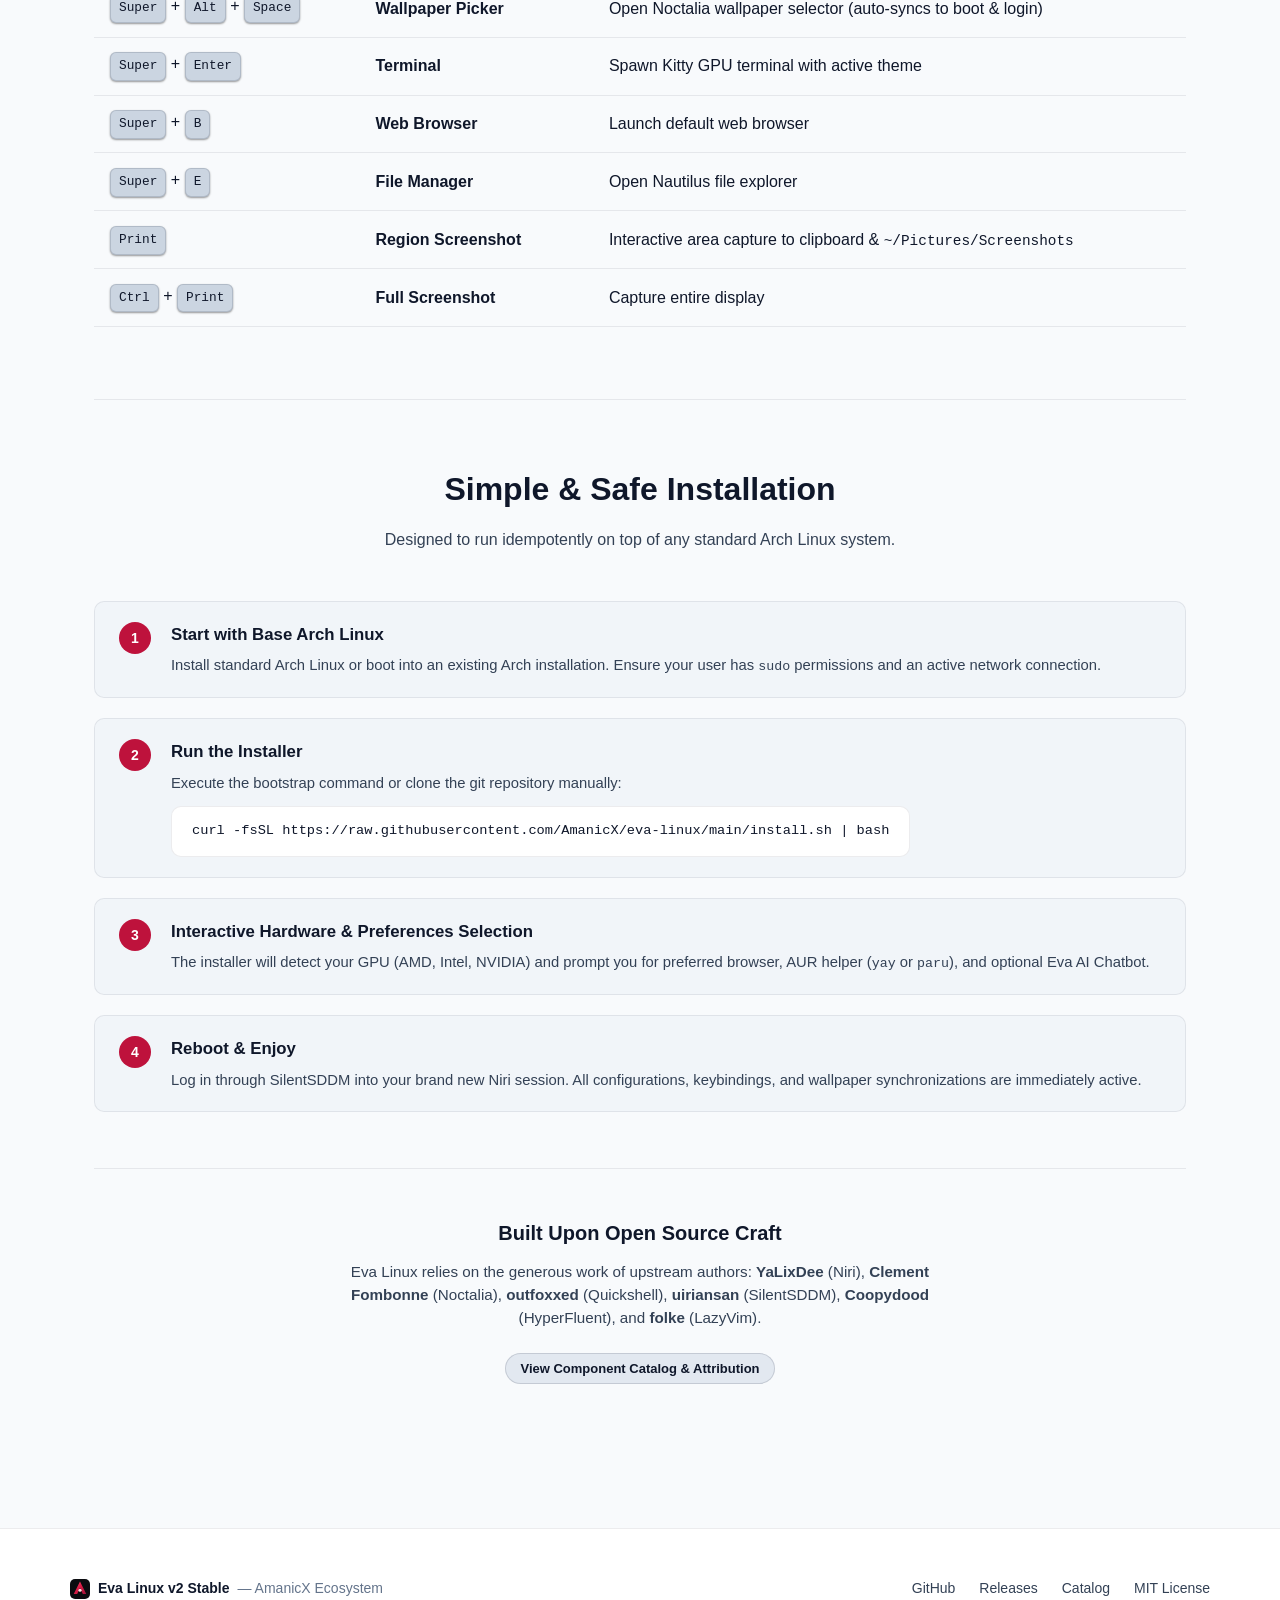
==== commit 8984b537: "feat(release): Eva Linux v2.0.0 Stable — Complete System Transformation & Modular Release - Transfor" ====
--- a/index.html
+++ b/index.html
@@ -3,30 +3,216 @@
 <head>
   <meta charset="utf-8">
   <meta name="viewport" content="width=device-width, initial-scale=1, viewport-fit=cover">
-  <title>AstraOS - Curated Arch Linux Distribution | AmanicX</title>
-  <meta name="description" content="AstraOS is a curated Arch-based Linux distribution for developers and power users who want a coherent, quiet, and beautiful desktop without assembling it themselves. It pairs the horizontal scrollable tiling model of Niri with the Noctalia v5 shell, shipping with a pinned package archive snapshot, seeded Kitty terminal with Oh My Posh, pre-baked LazyVim editor, Btrfs subvolumes, custom SDDM Astronaut theme, and custom system tools.">
-  <link rel="canonical" href="https://amanicx.github.io/astra-os/">
+  <title>Eva Linux v2 Stable — Curated Wayland Desktop Installer | AmanicX</title>
+  <meta name="description" content="Eva Linux v2 Stable transforms a base Arch Linux installation into a coherent, high-performance Wayland environment pairing Niri scrollable tiling with Noctalia 5, Kitty, LazyVim, SilentSDDM, HyperFluent GRUB, and real-time wallpaper sync.">
+  <link rel="canonical" href="https://amanicx.github.io/eva-linux/">
   <meta name="theme-color" content="#0B0D12">
 
   <!-- OpenGraph -->
-  <meta property="og:title" content="AstraOS - Curated Arch Linux Distribution | AmanicX">
-  <meta property="og:description" content="AstraOS is a curated Arch-based Linux distribution for developers and power users who want a coherent, quiet, and beautiful desktop without assembling it themselves. It pairs the horizontal scrollable tiling model of Niri with the Noctalia v5 shell, shipping with a pinned package archive snapshot, seeded Kitty terminal with Oh My Posh, pre-baked LazyVim editor, Btrfs subvolumes, custom SDDM Astronaut theme, and custom system tools.">
+  <meta property="og:title" content="Eva Linux v2 Stable — Curated Wayland Desktop Installer | AmanicX">
+  <meta property="og:description" content="A modular, script-based setup installer for Arch Linux featuring Niri scrollable tiling, Noctalia 5 shell, live keybind cheatsheet overlay, and zero-risk wallpaper sync.">
   <meta property="og:type" content="website">
-  <meta property="og:url" content="https://amanicx.github.io/astra-os/">
-  <meta property="og:image" content="https://amanicx.github.io/astra-os/assets/wallpaper.png">
+  <meta property="og:url" content="https://amanicx.github.io/eva-linux/">
+  <meta property="og:image" content="site-assets/screenshot-desktop.jpg">
   <meta name="twitter:card" content="summary_large_image">
-  <meta name="twitter:title" content="AstraOS - Curated Arch Linux Distribution | AmanicX">
-  <meta name="twitter:description" content="AstraOS is a curated Arch-based Linux distribution for developers and power users who want a coherent, quiet, and beautiful desktop without assembling it themselves. It pairs the horizontal scrollable tiling model of Niri with the Noctalia v5 shell, shipping with a pinned package archive snapshot, seeded Kitty terminal with Oh My Posh, pre-baked LazyVim editor, Btrfs subvolumes, custom SDDM Astronaut theme, and custom system tools.">
-  <meta name="twitter:image" content="https://amanicx.github.io/astra-os/assets/wallpaper.png">
+  <meta name="twitter:title" content="Eva Linux v2 Stable | AmanicX">
+  <meta name="twitter:description" content="Modular Wayland desktop setup installer featuring Niri, Noctalia 5, Kitty, LazyVim, SilentSDDM, and automated wallpaper sync.">
+  <meta name="twitter:image" content="site-assets/screenshot-desktop.jpg">
 
   <!-- Favicon -->
-  <link rel="icon" type="image/svg+xml" href="../shared/assets/favicon.svg">
+  <link rel="icon" type="image/svg+xml" href="shared/assets/favicon.svg">
 
   <!-- Unified Stylesheets -->
-  <link rel="stylesheet" href="../shared/styles/design-system.css">
-  <link rel="stylesheet" href="../shared/styles/motion.css">
-
-  <!-- Instant Theme Script (Zero-FOUC) -->
+  <link rel="stylesheet" href="shared/styles/design-system.css">
+  <link rel="stylesheet" href="shared/styles/motion.css">
+
+  <style>
+    .hero-badge-row {
+      display: flex;
+      align-items: center;
+      gap: 0.75rem;
+      margin-bottom: 1.25rem;
+      flex-wrap: wrap;
+    }
+    .badge-v2 {
+      display: inline-flex;
+      align-items: center;
+      gap: 0.4rem;
+      padding: 0.35rem 0.85rem;
+      border-radius: var(--radius-full);
+      background: rgba(225, 29, 72, 0.15);
+      border: 1px solid rgba(225, 29, 72, 0.4);
+      color: #FB7185;
+      font-size: 0.8125rem;
+      font-weight: 600;
+      letter-spacing: 0.04em;
+      text-transform: uppercase;
+    }
+    .badge-script {
+      display: inline-flex;
+      align-items: center;
+      gap: 0.4rem;
+      padding: 0.35rem 0.85rem;
+      border-radius: var(--radius-full);
+      background: rgba(255, 255, 255, 0.05);
+      border: 1px solid var(--border-medium);
+      color: var(--text-secondary);
+      font-size: 0.8125rem;
+      font-weight: 500;
+    }
+    .install-box {
+      background: var(--bg-surface-1);
+      border: 1px solid var(--border-medium);
+      border-radius: var(--radius-lg);
+      padding: 1.5rem;
+      margin: 2rem 0;
+      box-shadow: 0 8px 32px rgba(0,0,0,0.4);
+    }
+    .command-bar {
+      display: flex;
+      align-items: center;
+      justify-content: space-between;
+      gap: 1rem;
+      background: var(--bg-surface-0);
+      border: 1px solid var(--border-subtle);
+      border-radius: var(--radius-md);
+      padding: 0.85rem 1.25rem;
+      font-family: var(--font-mono);
+      font-size: 0.95rem;
+      color: var(--text-primary);
+      overflow-x: auto;
+    }
+    .command-bar code {
+      white-space: nowrap;
+      user-select: all;
+    }
+    .preview-card {
+      position: relative;
+      background: var(--bg-surface-1);
+      border: 1px solid var(--border-medium);
+      border-radius: var(--radius-xl);
+      overflow: hidden;
+      box-shadow: 0 20px 50px rgba(0,0,0,0.6);
+      transition: transform var(--duration-base) var(--ease-out-cubic), border-color var(--duration-base);
+    }
+    .preview-card:hover {
+      border-color: var(--border-accent);
+      transform: translateY(-2px);
+    }
+    .preview-card picture img {
+      display: block;
+      width: 100%;
+      height: auto;
+    }
+    .preview-caption {
+      padding: 1rem 1.5rem;
+      font-size: 0.875rem;
+      color: var(--text-secondary);
+      border-top: 1px solid var(--border-subtle);
+      display: flex;
+      justify-content: space-between;
+      align-items: center;
+      background: var(--bg-surface-glass-heavy);
+    }
+    .feature-grid {
+      display: grid;
+      grid-template-columns: repeat(auto-fit, minmax(320px, 1fr));
+      gap: 1.5rem;
+      margin: 2.5rem 0;
+    }
+    .feature-card {
+      background: var(--bg-surface-1);
+      border: 1px solid var(--border-subtle);
+      border-radius: var(--radius-lg);
+      padding: 2rem;
+      display: flex;
+      flex-direction: column;
+      gap: 0.75rem;
+      transition: all var(--duration-base);
+    }
+    .feature-card:hover {
+      border-color: var(--border-medium);
+      background: var(--bg-surface-2);
+      transform: translateY(-2px);
+    }
+    .feature-icon {
+      width: 44px;
+      height: 44px;
+      border-radius: var(--radius-md);
+      background: rgba(225, 29, 72, 0.12);
+      border: 1px solid rgba(225, 29, 72, 0.25);
+      display: flex;
+      align-items: center;
+      justify-content: center;
+      color: #FB7185;
+      margin-bottom: 0.5rem;
+    }
+    .steps-list {
+      display: flex;
+      flex-direction: column;
+      gap: 1.25rem;
+      margin: 1.5rem 0;
+    }
+    .step-item {
+      display: flex;
+      gap: 1.25rem;
+      background: var(--bg-surface-1);
+      border: 1px solid var(--border-subtle);
+      border-radius: var(--radius-md);
+      padding: 1.25rem 1.5rem;
+    }
+    .step-num {
+      flex-shrink: 0;
+      width: 32px;
+      height: 32px;
+      border-radius: var(--radius-full);
+      background: var(--accent-primary);
+      color: #fff;
+      display: flex;
+      align-items: center;
+      justify-content: center;
+      font-weight: 700;
+      font-size: 0.875rem;
+    }
+    .step-body h4 {
+      margin: 0 0 0.35rem 0;
+      font-size: 1.05rem;
+    }
+    .step-body p {
+      margin: 0;
+      color: var(--text-secondary);
+      font-size: 0.925rem;
+      line-height: 1.5;
+    }
+    .shortcut-table {
+      width: 100%;
+      border-collapse: collapse;
+      margin: 1.5rem 0;
+    }
+    .shortcut-table th, .shortcut-table td {
+      padding: 0.85rem 1rem;
+      text-align: left;
+      border-bottom: 1px solid var(--border-subtle);
+    }
+    .shortcut-table th {
+      color: var(--text-muted);
+      font-size: 0.8125rem;
+      text-transform: uppercase;
+      letter-spacing: 0.05em;
+    }
+    kbd {
+      display: inline-block;
+      padding: 0.2rem 0.5rem;
+      font-family: var(--font-mono);
+      font-size: 0.8rem;
+      background: var(--bg-surface-3);
+      border: 1px solid var(--border-medium);
+      border-radius: var(--radius-sm);
+      color: var(--text-primary);
+      box-shadow: 0 1px 2px rgba(0,0,0,0.4);
+    }
+  </style>
+
   <script>
     (function () {
       try {
@@ -41,268 +227,330 @@
 <body>
   <div id="scroll-progress"></div>
 
-    <!-- Floating Pill Navigation (Nexora Inspired) -->
+  <!-- Floating Navigation -->
   <div class="nav-wrapper">
     <header class="nav-bar">
-      <a href="../" class="nav-brand" aria-label="AmanicX Ecosystem Home">
-        <img class="nav-brand-mark" src="../shared/assets/favicon.svg" alt="AmanicX" width="26" height="26">
-        <span>AmanicX</span>
+      <a href="./" class="nav-brand" aria-label="Eva Linux Home">
+        <img class="nav-brand-mark" src="shared/assets/favicon.svg" alt="AmanicX" width="26" height="26">
+        <span>Eva Linux</span>
       </a>
 
       <nav class="nav-links" aria-label="Main Navigation">
-        <a href="../" class="nav-link ">Overview</a>
-        <a href="../apps/" class="nav-link ">Apps</a>
-        <a href="../eva/" class="nav-link ">Eva</a>
-        <a href="../astra/" class="nav-link ">Astra</a>
-        <a href="../astra-os/" class="nav-link active">AstraOS</a>
+        <a href="./" class="nav-link active">Home</a>
+        <a href="#features" class="nav-link">Features</a>
+        <a href="#keybinds" class="nav-link">Shortcuts</a>
+        <a href="#install" class="nav-link">Install</a>
+        <a href="catalog/" class="nav-link">Components</a>
+        <a href="releases/" class="nav-link">Releases</a>
       </nav>
 
       <div class="nav-controls">
-        <div class="theme-switcher" role="group" aria-label="Theme mode switcher">
-          <button class="theme-btn" data-mode="dark" title="Dark Theme" aria-label="Dark Theme">
-            <svg width="14" height="14" viewBox="0 0 24 24" fill="none" stroke="currentColor" stroke-width="2"><path d="M12 3a6 6 0 0 0 9 9 9 9 0 1 1-9-9Z"/></svg>
-          </button>
-          <button class="theme-btn" data-mode="light" title="Light Theme" aria-label="Light Theme">
-            <svg width="14" height="14" viewBox="0 0 24 24" fill="none" stroke="currentColor" stroke-width="2"><circle cx="12" cy="12" r="4"/><path d="M12 2v2"/><path d="M12 20v2"/><path d="m4.93 4.93 1.41 1.41"/><path d="m17.66 17.66 1.41 1.41"/><path d="M2 12h2"/><path d="M20 12h2"/><path d="m6.34 17.66-1.41 1.41"/><path d="m19.07 4.93-1.41 1.41"/></svg>
-          </button>
-          <button class="theme-btn" data-mode="system" title="System Theme" aria-label="System Theme">
-            <svg width="14" height="14" viewBox="0 0 24 24" fill="none" stroke="currentColor" stroke-width="2"><rect width="20" height="14" x="2" y="3" rx="2"/><line x1="8" x2="16" y1="21" y2="21"/><line x1="12" x2="12" y1="17" y2="21"/></svg>
-          </button>
-        </div>
-
-        <a href="https://github.com/AmanicX" target="_blank" rel="noopener noreferrer" class="btn btn-sm btn-secondary" aria-label="GitHub Profile">
-          <svg width="14" height="14" viewBox="0 0 24 24" fill="currentColor"><path d="M12 0c-6.626 0-12 5.373-12 12 0 5.302 3.438 9.8 8.207 11.387.599.111.793-.261.793-.577v-2.234c-3.338.726-4.033-1.416-4.033-1.416-.546-1.387-1.333-1.756-1.333-1.756-1.089-.745.083-.729.083-.729 1.205.084 1.839 1.237 1.839 1.237 1.07 1.834 2.807 1.304 3.492.997.107-.775.418-1.305.762-1.604-2.665-.305-5.467-1.334-5.467-5.931 0-1.311.469-2.381 1.236-3.221-.124-.303-.535-1.524.117-3.176 0 0 1.008-.322 3.301 1.23.957-.266 1.983-.399 3.003-.404 1.02.005 2.047.138 3.006.404 2.291-1.552 3.297-1.23 3.297-1.23.653 1.653.242 2.874.118 3.176.77.84 1.235 1.911 1.235 3.221 0 4.609-2.807 5.624-5.479 5.921.43.372.823 1.102.823 2.222v3.293c0 .319.192.694.801.576 4.765-1.589 8.199-6.086 8.199-11.386 0-6.627-5.373-12-12-12z"/></svg>
+        <a href="https://github.com/AmanicX/eva-linux" target="_blank" rel="noopener noreferrer" class="btn btn-secondary btn-sm" aria-label="GitHub Repository">
+          <svg width="16" height="16" viewBox="0 0 24 24" fill="none" stroke="currentColor" stroke-width="2"><path d="M9 19c-5 1.5-5-2.5-7-3m14 6v-3.87a3.37 3.37 0 0 0-.94-2.61c3.14-.35 6.44-1.54 6.44-7A5.44 5.44 0 0 0 20 4.77 5.07 5.07 0 0 0 19.91 1S18.73.65 16 2.48a13.38 13.38 0 0 0-7 0C6.27.65 5.09 1 5.09 1A5.07 5.07 0 0 0 5 4.77a5.44 5.44 0 0 0-1.5 3.78c0 5.42 3.3 6.61 6.44 7A3.37 3.37 0 0 0 9 18.13V22"/></svg>
           <span>GitHub</span>
         </a>
       </div>
     </header>
   </div>
 
-
-  <!-- AstraOS Hero -->
-  <section class="section-lg" style="position:relative; overflow:hidden;">
-    <div class="ambient-flare flare-crimson" style="top:-80px; left:50%; width:650px; height:650px; transform:translateX(-50%);"></div>
-    <div class="container" style="text-align:center; position:relative; z-index:2;">
-      <div style="display:inline-flex; align-items:center; gap:0.75rem; margin-bottom:1.5rem;" class="reveal">
-        <img src="../shared/assets/icons/astra-os.svg" alt="AstraOS Logo" width="48" height="48" style="border-radius:12px; box-shadow:0 4px 16px rgba(0,0,0,0.4);">
-        <span class="badge badge-dev" style="font-size:0.8125rem;">v1.0 Preview</span>
-      </div>
-
-      <h1 class="title-display reveal delay-100" style="margin-bottom:1.5rem; max-width:920px; margin-left:auto; margin-right:auto;">
-        Curated Arch Linux with Niri & Noctalia
+  <main class="page-container" style="max-width: 1140px; margin: 0 auto; padding: 5rem 1.5rem 6rem;">
+
+    <!-- Hero Section -->
+    <section class="hero-section" style="padding: 3rem 0 2rem; text-align: center;">
+      <div class="hero-badge-row" style="justify-content: center;">
+        <span class="badge-v2">✦ Eva Linux v2.0 Stable</span>
+        <span class="badge-script">Modular Setup Installer — Not an ISO</span>
+        <span class="badge-script">Arch Linux Compatible</span>
+      </div>
+
+      <h1 style="font-size: clamp(2.5rem, 5vw, 4rem); font-weight: 800; letter-spacing: -0.03em; margin: 0.5rem 0 1.25rem; line-height: 1.1;">
+        The Curated Wayland Desktop <br/>
+        <span style="background: linear-gradient(135deg, #FFF 30%, #FDA4AF 70%, #E11D48 100%); -webkit-background-clip: text; -webkit-text-fill-color: transparent;">For Power Users & Developers</span>
       </h1>
-      <p class="lead reveal delay-200" style="margin:0 auto 2.5rem;">
-        A curated, design-driven Arch-based Linux distribution featuring the Niri scrollable tiling compositor and Noctalia v5 desktop shell.
+
+      <p style="font-size: 1.2rem; color: var(--text-secondary); max-width: 720px; margin: 0 auto 2rem; line-height: 1.6;">
+        Transform any standard Arch Linux installation into a coherent, high-performance desktop environment pairing Niri’s scrollable tiling with the Noctalia 5 shell, native keybind editing, and zero-risk bootloader synchronization.
       </p>
 
-      <div class="reveal delay-300" style="display:flex; justify-content:center; gap:1rem; flex-wrap:wrap; margin-bottom:4rem;">
-        <a href="#install" class="btn btn-lg btn-primary">
-          <span>Installation Guide & Hardware Specs</span>
-          <svg width="16" height="16" viewBox="0 0 24 24" fill="none" stroke="currentColor" stroke-width="2.5"><path d="m9 18 6-6-6-6"/></svg>
-        </a>
-        <a href="./releases/" class="btn btn-lg btn-secondary">
-          <span>Build ISO from Source</span>
-        </a>
-      </div>
-
-      <!-- Wallpaper & Desktop Preview -->
-      <div class="reveal delay-400 mockup-window" style="max-width:1040px; margin:0 auto;">
-        <div class="mockup-header">
-          <div class="mockup-dots">
-            <span class="mockup-dot"></span>
-            <span class="mockup-dot"></span>
-            <span class="mockup-dot"></span>
-          </div>
-          <span style="font-size:0.8125rem; color:var(--text-muted); font-family:var(--font-mono);">AstraOS - Niri Wayland Compositor + Noctalia v5</span>
-          <span class="badge badge-dev" style="padding:0.15rem 0.5rem; font-size:0.7rem;">UEFI ONLY</span>
-        </div>
-        <div style="background:var(--bg-surface-0); padding:0.5rem; display:flex; justify-content:center;">
-          <img src="../astra-os/assets/wallpaper.png" alt="AstraOS Desktop Wallpaper" style="border-radius:var(--radius-md); width:100%; height:auto;">
-        </div>
-      </div>
-    </div>
-  </section>
-
-  <!-- Architectural Pillars -->
-  <section class="section" style="background:var(--bg-surface-0); border-top:1px solid var(--border-subtle); border-bottom:1px solid var(--border-subtle);">
-    <div class="container">
-      <div style="text-align:center; margin-bottom:4rem;">
-        <div class="eyebrow reveal">CURATED ENVIRONMENT</div>
-        <h2 class="title-section reveal delay-100">Every Detail Pre-Configured</h2>
-        <p class="lead reveal delay-200" style="margin:1rem auto 0;">
-          AstraOS pairs modern Wayland scrollable tiling with the tools developers actually use every day.
-        </p>
-      </div>
-
-      <div class="grid-2x2">
-        
-        <div class="card reveal delay-100">
-          <div class="badge badge-dev" style="margin-bottom:1rem;">WINDOW COMPOSITOR</div>
-          <h3 class="title-card" style="margin-bottom:0.75rem;">Niri Scrollable Tiling</h3>
-          <p style="font-size:0.9375rem; color:var(--text-secondary); line-height:1.6;">
-            Windows arrange themselves along an infinite horizontal ribbon. Scroll smoothly between tasks without squishing windows or manually juggling complex grid layouts.
-          </p>
-        </div>
-
-        <div class="card reveal delay-200">
-          <div class="badge badge-dev" style="margin-bottom:1rem;">DESKTOP SHELL</div>
-          <h3 class="title-card" style="margin-bottom:0.75rem;">Noctalia v5 Wayland Shell</h3>
-          <p style="font-size:0.9375rem; color:var(--text-secondary); line-height:1.6;">
-            Integrated status bar, system monitors, network controls, volume slider, notifications, and application launcher triggered via <code>Super + Space</code>.
-          </p>
-        </div>
-
-        <div class="card reveal delay-300">
-          <div class="badge badge-dev" style="margin-bottom:1rem;">DEVELOPER CORE</div>
-          <h3 class="title-card" style="margin-bottom:0.75rem;">Kitty + Zsh + LazyVim</h3>
-          <p style="font-size:0.9375rem; color:var(--text-secondary); line-height:1.6;">
-            Kitty GPU terminal with Oh My Posh 1_shell prompt, fastfetch diagnostics, and a pinned Neovim tree with LazyVim fully pre-baked and cached for instant offline launch.
-          </p>
-        </div>
-
-        <div class="card reveal delay-400">
-          <div class="badge badge-dev" style="margin-bottom:1rem;">STORAGE & RELIABILITY</div>
-          <h3 class="title-card" style="margin-bottom:0.75rem;">Btrfs Subvolumes & Snapshots</h3>
-          <p style="font-size:0.9375rem; color:var(--text-secondary); line-height:1.6;">
-            Configured with <code>@</code> (root), <code>@home</code>, <code>@snapshots</code>, and <code>@pkg</code> subvolumes. Built on the Arch Linux Archive snapshot <code>2026/10/18</code> for reproducible stability.
-          </p>
-        </div>
-
-      </div>
-    </div>
-  </section>
-
-  <!-- Hardware Requirements & Installation Walkthrough -->
-  <section class="section-lg" id="install">
-    <div class="container container-narrow">
-      <div style="margin-bottom:3.5rem;">
-        <div class="eyebrow reveal">INSTALLATION & REQUIREMENTS</div>
-        <h2 class="title-section reveal delay-100" style="margin-bottom:1rem;">System Compatibility & Setup</h2>
-        <p class="lead reveal delay-200">
-          AstraOS targets modern 64-bit UEFI systems. Secure Boot must be disabled.
-        </p>
-      </div>
-
-      <!-- Requirements Table -->
-      <div class="card card-glass reveal delay-300" style="margin-bottom:3rem;">
-        <h3 class="title-card" style="margin-bottom:1.25rem;">Hardware Requirements</h3>
-        <div style="display:flex; flex-direction:column; gap:0.875rem; font-size:0.9375rem;">
-          <div style="display:flex; justify-content:space-between; border-bottom:1px solid var(--border-subtle); padding-bottom:0.5rem;">
-            <span style="color:var(--text-muted);">Processor</span>
-            <span style="font-weight:600;">64-bit x86_64 (Intel or AMD)</span>
-          </div>
-          <div style="display:flex; justify-content:space-between; border-bottom:1px solid var(--border-subtle); padding-bottom:0.5rem;">
-            <span style="color:var(--text-muted);">Firmware</span>
-            <span style="font-weight:600; color:var(--accent-primary);">UEFI only (CSM/Legacy not supported)</span>
-          </div>
-          <div style="display:flex; justify-content:space-between; border-bottom:1px solid var(--border-subtle); padding-bottom:0.5rem;">
-            <span style="color:var(--text-muted);">Secure Boot</span>
-            <span style="font-weight:600; color:#F59E0B;">Disabled</span>
-          </div>
-          <div style="display:flex; justify-content:space-between; border-bottom:1px solid var(--border-subtle); padding-bottom:0.5rem;">
-            <span style="color:var(--text-muted);">Memory (RAM)</span>
-            <span style="font-weight:600;">4 GB minimum (8 GB recommended)</span>
-          </div>
-          <div style="display:flex; justify-content:space-between; border-bottom:1px solid var(--border-subtle); padding-bottom:0.5rem;">
-            <span style="color:var(--text-muted);">Storage</span>
-            <span style="font-weight:600;">25 GB free disk space (Btrfs root)</span>
-          </div>
-          <div style="display:flex; justify-content:space-between;">
-            <span style="color:var(--text-muted);">Graphics</span>
-            <span style="font-weight:600;">AMD / Intel open drivers (Mesa); NVIDIA 580xx</span>
-          </div>
-        </div>
-      </div>
-
-      <!-- Installation Steps -->
-      <div class="card reveal delay-400">
-        <h3 class="title-card" style="margin-bottom:1.25rem;">Live Session & Installation Process</h3>
-        <ol style="margin-left:1.5rem; color:var(--text-secondary); font-size:0.9375rem; line-height:1.8; margin-bottom:2rem;">
-          <li>Flash the generated ISO image to a USB flash drive using <code>dd</code>:
-            <div class="cmd-box" style="margin:0.75rem 0;">
-              <code>sudo dd if=astraos-v1-x86_64.iso of=/dev/sdX bs=4M status=progress conv=fsync</code>
-              <button class="copy-btn" data-copy-text="sudo dd if=astraos-v1-x86_64.iso of=/dev/sdX bs=4M status=progress conv=fsync">
-                <svg width="14" height="14" viewBox="0 0 24 24" fill="none" stroke="currentColor" stroke-width="2"><rect width="14" height="14" x="8" y="8" rx="2" ry="2"/><path d="M4 16c-1.1 0-2-.9-2-2V4c0-1.1.9-2 2-2h10c1.1 0 2 .9 2 2"/></svg>
-              </button>
+      <!-- Quick Command Bar -->
+      <div class="install-box" style="max-width: 760px; margin: 0 auto 2.5rem; text-align: left;">
+        <div style="display: flex; justify-content: space-between; align-items: center; margin-bottom: 0.75rem;">
+          <span style="font-size: 0.8125rem; font-weight: 600; text-transform: uppercase; letter-spacing: 0.05em; color: var(--text-muted);">One-Line Quick Bootstrap</span>
+          <span style="font-size: 0.8125rem; color: #34D399;">● Tested Stable</span>
+        </div>
+        <div class="command-bar">
+          <code id="install-cmd">curl -fsSL https://raw.githubusercontent.com/AmanicX/eva-linux/main/install.sh | bash</code>
+          <button class="btn btn-primary btn-sm" onclick="copyInstallCmd(this)">Copy</button>
+        </div>
+        <div style="margin-top: 0.85rem; font-size: 0.8125rem; color: var(--text-muted); display: flex; gap: 1.5rem; flex-wrap: wrap;">
+          <span>✓ Idempotent & Safe</span>
+          <span>✓ Automated Backup Included</span>
+          <span>✓ Interactive GPU & Browser Selection</span>
+        </div>
+      </div>
+
+      <!-- Genuine Desktop Screenshot Preview -->
+      <div class="preview-card" style="margin-top: 2rem;">
+        <picture>
+          <source srcset="site-assets/screenshot-desktop.webp" type="image/webp">
+          <img src="site-assets/screenshot-desktop.jpg" alt="Eva Linux v2 Stable Desktop with Noctalia Control Center" loading="eager" width="1920" height="1080">
+        </picture>
+        <div class="preview-caption">
+          <span><strong>Actual Desktop Capture:</strong> Niri scrollable compositor + Noctalia 5 capsule bar & control center</span>
+          <span style="font-family: var(--font-mono); font-size: 0.8125rem;">Tokyo-Night & Oasis Abyss Palette</span>
+        </div>
+      </div>
+    </section>
+
+    <!-- Features Section -->
+    <section id="features" style="padding: 4rem 0 2rem;">
+      <div style="text-align: center; max-width: 650px; margin: 0 auto 3rem;">
+        <h2 style="font-size: 2rem; font-weight: 700; margin-bottom: 0.75rem;">Crafted for Focus and Flow</h2>
+        <p style="color: var(--text-secondary); margin: 0;">Every component in Eva Linux v2 is curated to produce a quiet, responsive, and reliable workstation.</p>
+      </div>
+
+      <div class="feature-grid">
+        <div class="feature-card">
+          <div class="feature-icon">
+            <svg width="24" height="24" viewBox="0 0 24 24" fill="none" stroke="currentColor" stroke-width="2"><rect width="18" height="18" x="3" y="3" rx="2"/><path d="M9 3v18"/><path d="M15 3v18"/></svg>
+          </div>
+          <h3 style="font-size: 1.25rem; font-weight: 600; margin: 0;">Niri Infinite Tiling</h3>
+          <p style="color: var(--text-secondary); font-size: 0.95rem; line-height: 1.5; margin: 0;">
+            A scrollable-tiling Wayland window manager built on the concept of an infinite horizontal ribbon. Preset column widths (33%, 50%, 66%) keep your workflow organized without microscopic window shrinking.
+          </p>
+        </div>
+
+        <div class="feature-card">
+          <div class="feature-icon">
+            <svg width="24" height="24" viewBox="0 0 24 24" fill="none" stroke="currentColor" stroke-width="2"><path d="M12 2v20M17 5H9.5a3.5 3.5 0 0 0 0 7h5a3.5 3.5 0 0 1 0 7H6"/></svg>
+          </div>
+          <h3 style="font-size: 1.25rem; font-weight: 600; margin: 0;">Noctalia 5 Shell</h3>
+          <p style="color: var(--text-secondary); font-size: 0.95rem; line-height: 1.5; margin: 0;">
+            Features a floating capsule top bar, interactive media widgets, integrated workspace overview, and a unified control center for quick toggles, brightness, and audio devices.
+          </p>
+        </div>
+
+        <div class="feature-card">
+          <div class="feature-icon">
+            <svg width="24" height="24" viewBox="0 0 24 24" fill="none" stroke="currentColor" stroke-width="2"><path d="m18 15-6-6-6 6"/></svg>
+          </div>
+          <h3 style="font-size: 1.25rem; font-weight: 600; margin: 0;">Zero-Risk Wallpaper Sync</h3>
+          <p style="color: var(--text-secondary); font-size: 0.95rem; line-height: 1.5; margin: 0;">
+            Changing your wallpaper in Noctalia automatically synchronizes the background of SilentSDDM and HyperFluent GRUB. GRUB background updates directly in place without executing risky <code>grub-mkconfig</code> rebuilds.
+          </p>
+        </div>
+
+        <div class="feature-card">
+          <div class="feature-icon">
+            <svg width="24" height="24" viewBox="0 0 24 24" fill="none" stroke="currentColor" stroke-width="2"><path d="m4 17 6-6-6-6"/><path d="M12 19h8"/></svg>
+          </div>
+          <h3 style="font-size: 1.25rem; font-weight: 600; margin: 0;">Kitty & LazyVim</h3>
+          <p style="color: var(--text-secondary); font-size: 0.95rem; line-height: 1.5; margin: 0;">
+            Pre-seeded GPU terminal with background blur, JetBrains Mono font, and Noctalia palette synchronization. Neovim is configured out-of-the-box with LazyVim, Treesitter, and LSP tooling.
+          </p>
+        </div>
+
+        <div class="feature-card">
+          <div class="feature-icon">
+            <svg width="24" height="24" viewBox="0 0 24 24" fill="none" stroke="currentColor" stroke-width="2"><path d="M12 22s8-4 8-10V5l-8-3-8 3v7c0 6 8 10 8 10"/></svg>
+          </div>
+          <h3 style="font-size: 1.25rem; font-weight: 600; margin: 0;">SilentSDDM & Plymouth</h3>
+          <p style="color: var(--text-secondary); font-size: 0.95rem; line-height: 1.5; margin: 0;">
+            Pure upstream SilentSDDM login greeter with layout preservation, paired with a two-step Plymouth boot splash and the fluent HyperFluent bootloader theme.
+          </p>
+        </div>
+
+        <div class="feature-card">
+          <div class="feature-icon">
+            <svg width="24" height="24" viewBox="0 0 24 24" fill="none" stroke="currentColor" stroke-width="2"><path d="M3 12a9 9 0 1 0 9-9 9.75 9.75 0 0 0-6.74 2.74L3 8"/><path d="M3 3v5h5"/></svg>
+          </div>
+          <h3 style="font-size: 1.25rem; font-weight: 600; margin: 0;">Backup & Restoration</h3>
+          <p style="color: var(--text-secondary); font-size: 0.95rem; line-height: 1.5; margin: 0;">
+            Every installation automatically creates a timestamped archive of your existing configurations with a manifest. Run <code>eva-restore</code> at any point to roll back in seconds.
+          </p>
+        </div>
+      </div>
+    </section>
+
+    <!-- Keybind Popup Section -->
+    <section id="keybinds" style="padding: 3rem 0; border-top: 1px solid var(--border-subtle);">
+      <div style="display: grid; grid-template-columns: repeat(auto-fit, minmax(360px, 1fr)); gap: 3rem; align-items: center;">
+        <div>
+          <span class="badge-v2" style="margin-bottom: 0.75rem;">Interactive Cheatsheet</span>
+          <h2 style="font-size: 2.2rem; font-weight: 700; margin: 0.5rem 0 1rem; line-height: 1.2;">
+            Never Memorize Shortcuts Again.
+          </h2>
+          <p style="color: var(--text-secondary); line-height: 1.6; margin-bottom: 1.5rem;">
+            Press <kbd>Super + Shift + /</kbd> anywhere in your session to reveal the native Wayland cheatsheet overlay.
+          </p>
+          <ul style="color: var(--text-secondary); padding-left: 1.25rem; line-height: 1.8; margin-bottom: 1.5rem;">
+            <li><strong>Live Keyboard Capture:</strong> Click "Edit" and press keys directly on your keyboard to assign shortcuts.</li>
+            <li><strong>Collision Resolution:</strong> Built-in conflict detection offers instant Replace or Swap modes.</li>
+            <li><strong>Sandbox Validation:</strong> Automatically validates syntax against <code>niri validate</code> before applying, with instantaneous rollback on error.</li>
+            <li><strong>Frosted Glass Aesthetic:</strong> Hardware-accelerated background blur matching your wallpaper tone.</li>
+          </ul>
+        </div>
+        <div>
+          <div class="preview-card">
+            <picture>
+              <source srcset="site-assets/screenshot-keybinds.webp" type="image/webp">
+              <img src="site-assets/screenshot-keybinds.png" alt="Eva Linux Interactive Keybind Cheatsheet" loading="lazy" width="1111" height="548">
+            </picture>
+            <div class="preview-caption">
+              <span><strong>Quickshell Cheatsheet Overlay:</strong> Real-time search & interactive live editing</span>
+              <kbd>Super + Shift + /</kbd>
             </div>
-          </li>
-          <li>Boot the USB stick in <strong>UEFI mode</strong>. The system boots into the SDDM login screen and automatically logs into the live Niri desktop.</li>
-          <li>Live session credentials:
-            <ul style="margin-left:1.5rem; margin-top:0.25rem;">
-              <li><strong>User:</strong> <code>astra</code></li>
-              <li><strong>Password:</strong> <code>astra</code> (for lockscreen and tty fallback)</li>
-              <li><strong>Sudo:</strong> Passwordless in live environment</li>
-            </ul>
-          </li>
-          <li>Launch the Astra Installer from the application menu (<code>Super + Space</code>) to partition and install to disk.</li>
-        </ol>
-
-        <div style="display:flex; justify-content:space-between; align-items:center; flex-wrap:wrap; gap:1rem;">
-          <a href="./catalog/" class="btn btn-secondary">Inspect Package Architecture</a>
-          <a href="./releases/" class="btn btn-primary">Build ISO from Source</a>
-        </div>
-      </div>
-    </div>
-  </section>
-
-    <!-- Unified Ecosystem Footer -->
-  <footer class="footer">
-    <div class="container">
-      <div class="footer-grid">
-        <div class="footer-brand">
-          <div style="display:flex; align-items:center; gap:0.625rem; font-weight:700; font-size:1.125rem; margin-bottom:0.75rem;">
-            <img src="../shared/assets/favicon.svg" alt="AmanicX" width="24" height="24">
-            <span>AmanicX Ecosystem</span>
-          </div>
-          <p style="font-size:0.875rem; color:var(--text-secondary); line-height:1.6; margin-bottom:1.25rem;">
-            Software systems engineered for autonomy, control, and privacy. Built with open standards and verified local performance.
-          </p>
-          <div class="badge badge-dev">CRIMSON SYSTEM</div>
-        </div>
-
-        <div>
-          <div class="footer-title">Software Projects</div>
-          <ul class="footer-links">
-            <li><a href="../eva/">Eva Studio</a></li>
-            <li><a href="../astra/">Astra Assistant</a></li>
-            <li><a href="../astra-os/">AstraOS Linux</a></li>
-            <li><a href="../apps/">Application Catalog</a></li>
-          </ul>
-        </div>
-
-        <div>
-          <div class="footer-title">Releases & Docs</div>
-          <ul class="footer-links">
-            <li><a href="../eva/releases/">Eva Downloads (v2.2.2)</a></li>
-            <li><a href="../astra/releases/">Astra Downloads (v0.1.0-pre)</a></li>
-            <li><a href="../astra-os/releases/">AstraOS Build & ISO</a></li>
-            <li><a href="../eva/catalog/">Eva Evolution Catalog</a></li>
-            <li><a href="../astra/catalog/">Astra Architecture</a></li>
-          </ul>
-        </div>
-
-        <div>
-          <div class="footer-title">Community & Source</div>
-          <ul class="footer-links">
-            <li><a href="https://github.com/AmanicX" target="_blank" rel="noopener noreferrer">GitHub Organization</a></li>
-            <li><a href="https://github.com/AmanicX/eva" target="_blank" rel="noopener noreferrer">Eva Repository</a></li>
-            <li><a href="https://github.com/AmanicX/astra" target="_blank" rel="noopener noreferrer">Astra Repository</a></li>
-            <li><a href="https://github.com/AmanicX/astra-os" target="_blank" rel="noopener noreferrer">AstraOS Repository</a></li>
-          </ul>
-        </div>
-      </div>
-
-      <div class="footer-bottom">
-        <div>&copy; 2026 AmanicX. Released under open-source licenses (MIT & Apache-2.0).</div>
-        <div>Hosted natively on GitHub Pages with automated release sync.</div>
+          </div>
+        </div>
+      </div>
+
+      <!-- Essential Shortcuts Table -->
+      <div style="margin-top: 3.5rem;">
+        <h3 style="font-size: 1.35rem; font-weight: 700; margin-bottom: 1rem;">Essential Default Shortcuts</h3>
+        <table class="shortcut-table">
+          <thead>
+            <tr>
+              <th>Shortcut</th>
+              <th>Action</th>
+              <th>Description</th>
+            </tr>
+          </thead>
+          <tbody>
+            <tr>
+              <td><kbd>Super</kbd> + <kbd>Shift</kbd> + <kbd>/</kbd></td>
+              <td><strong>Keybind Cheatsheet</strong></td>
+              <td>Toggle the interactive shortcut overlay & editor</td>
+            </tr>
+            <tr>
+              <td><kbd>Super</kbd> + <kbd>Space</kbd></td>
+              <td><strong>Application Launcher</strong></td>
+              <td>Open Noctalia search and application menu</td>
+            </tr>
+            <tr>
+              <td><kbd>Super</kbd> + <kbd>Alt</kbd> + <kbd>Space</kbd></td>
+              <td><strong>Wallpaper Picker</strong></td>
+              <td>Open Noctalia wallpaper selector (auto-syncs to boot & login)</td>
+            </tr>
+            <tr>
+              <td><kbd>Super</kbd> + <kbd>Enter</kbd></td>
+              <td><strong>Terminal</strong></td>
+              <td>Spawn Kitty GPU terminal with active theme</td>
+            </tr>
+            <tr>
+              <td><kbd>Super</kbd> + <kbd>B</kbd></td>
+              <td><strong>Web Browser</strong></td>
+              <td>Launch default web browser</td>
+            </tr>
+            <tr>
+              <td><kbd>Super</kbd> + <kbd>E</kbd></td>
+              <td><strong>File Manager</strong></td>
+              <td>Open Nautilus file explorer</td>
+            </tr>
+            <tr>
+              <td><kbd>Print</kbd></td>
+              <td><strong>Region Screenshot</strong></td>
+              <td>Interactive area capture to clipboard & <code>~/Pictures/Screenshots</code></td>
+            </tr>
+            <tr>
+              <td><kbd>Ctrl</kbd> + <kbd>Print</kbd></td>
+              <td><strong>Full Screenshot</strong></td>
+              <td>Capture entire display</td>
+            </tr>
+          </tbody>
+        </table>
+      </div>
+    </section>
+
+    <!-- Installation Steps Section -->
+    <section id="install" style="padding: 4rem 0 2rem; border-top: 1px solid var(--border-subtle);">
+      <div style="text-align: center; max-width: 650px; margin: 0 auto 3rem;">
+        <h2 style="font-size: 2rem; font-weight: 700; margin-bottom: 0.75rem;">Simple & Safe Installation</h2>
+        <p style="color: var(--text-secondary); margin: 0;">Designed to run idempotently on top of any standard Arch Linux system.</p>
+      </div>
+
+      <div class="steps-list">
+        <div class="step-item">
+          <div class="step-num">1</div>
+          <div class="step-body">
+            <h4>Start with Base Arch Linux</h4>
+            <p>Install standard Arch Linux or boot into an existing Arch installation. Ensure your user has <code>sudo</code> permissions and an active network connection.</p>
+          </div>
+        </div>
+
+        <div class="step-item">
+          <div class="step-num">2</div>
+          <div class="step-body">
+            <h4>Run the Installer</h4>
+            <p>Execute the bootstrap command or clone the git repository manually:</p>
+            <div class="command-bar" style="margin-top: 0.75rem;">
+              <code>curl -fsSL https://raw.githubusercontent.com/AmanicX/eva-linux/main/install.sh | bash</code>
+            </div>
+          </div>
+        </div>
+
+        <div class="step-item">
+          <div class="step-num">3</div>
+          <div class="step-body">
+            <h4>Interactive Hardware & Preferences Selection</h4>
+            <p>The installer will detect your GPU (AMD, Intel, NVIDIA) and prompt you for preferred browser, AUR helper (<code>yay</code> or <code>paru</code>), and optional Eva AI Chatbot.</p>
+          </div>
+        </div>
+
+        <div class="step-item">
+          <div class="step-num">4</div>
+          <div class="step-body">
+            <h4>Reboot & Enjoy</h4>
+            <p>Log in through SilentSDDM into your brand new Niri session. All configurations, keybindings, and wallpaper synchronizations are immediately active.</p>
+          </div>
+        </div>
+      </div>
+    </section>
+
+    <!-- Upstream Attribution -->
+    <section style="padding: 3rem 0; border-top: 1px solid var(--border-subtle); text-align: center;">
+      <h3 style="font-size: 1.25rem; font-weight: 700; margin-bottom: 0.75rem;">Built Upon Open Source Craft</h3>
+      <p style="color: var(--text-secondary); max-width: 650px; margin: 0 auto 1.5rem; font-size: 0.95rem; line-height: 1.5;">
+        Eva Linux relies on the generous work of upstream authors: <strong>YaLixDee</strong> (Niri), <strong>Clement Fombonne</strong> (Noctalia), <strong>outfoxxed</strong> (Quickshell), <strong>uiriansan</strong> (SilentSDDM), <strong>Coopydood</strong> (HyperFluent), and <strong>folke</strong> (LazyVim).
+      </p>
+      <a href="catalog/" class="btn btn-secondary btn-sm">View Component Catalog & Attribution</a>
+    </section>
+
+  </main>
+
+  <!-- Footer -->
+  <footer style="border-top: 1px solid var(--border-subtle); padding: 3rem 1.5rem; background: var(--bg-surface-0); text-align: center; font-size: 0.875rem; color: var(--text-muted);">
+    <div style="max-width: 1140px; margin: 0 auto; display: flex; justify-content: space-between; align-items: center; flex-wrap: wrap; gap: 1rem;">
+      <div style="display: flex; align-items: center; gap: 0.5rem;">
+        <img src="shared/assets/favicon.svg" alt="AmanicX" width="20" height="20">
+        <span style="font-weight: 600; color: var(--text-primary);">Eva Linux v2 Stable</span>
+        <span>— AmanicX Ecosystem</span>
+      </div>
+      <div style="display: flex; gap: 1.5rem;">
+        <a href="https://github.com/AmanicX/eva-linux" target="_blank" rel="noopener noreferrer" style="color: var(--text-secondary);">GitHub</a>
+        <a href="releases/" style="color: var(--text-secondary);">Releases</a>
+        <a href="catalog/" style="color: var(--text-secondary);">Catalog</a>
+        <a href="LICENSE" style="color: var(--text-secondary);">MIT License</a>
       </div>
     </div>
   </footer>
 
-  <!-- Scripts -->
-  <script src="../shared/scripts/theme.js"></script>
-  <script src="../shared/scripts/motion.js"></script>
-  <script src="../shared/scripts/ecosystem-client.js"></script>
+  <script>
+    function copyInstallCmd(btn) {
+      const code = document.getElementById('install-cmd').innerText;
+      navigator.clipboard.writeText(code).then(() => {
+        const originalText = btn.innerText;
+        btn.innerText = 'Copied!';
+        btn.style.background = '#34D399';
+        btn.style.borderColor = '#34D399';
+        btn.style.color = '#000';
+        setTimeout(() => {
+          btn.innerText = originalText;
+          btn.style.background = '';
+          btn.style.borderColor = '';
+          btn.style.color = '';
+        }, 2000);
+      });
+    }
+  </script>
 </body>
 </html>
-
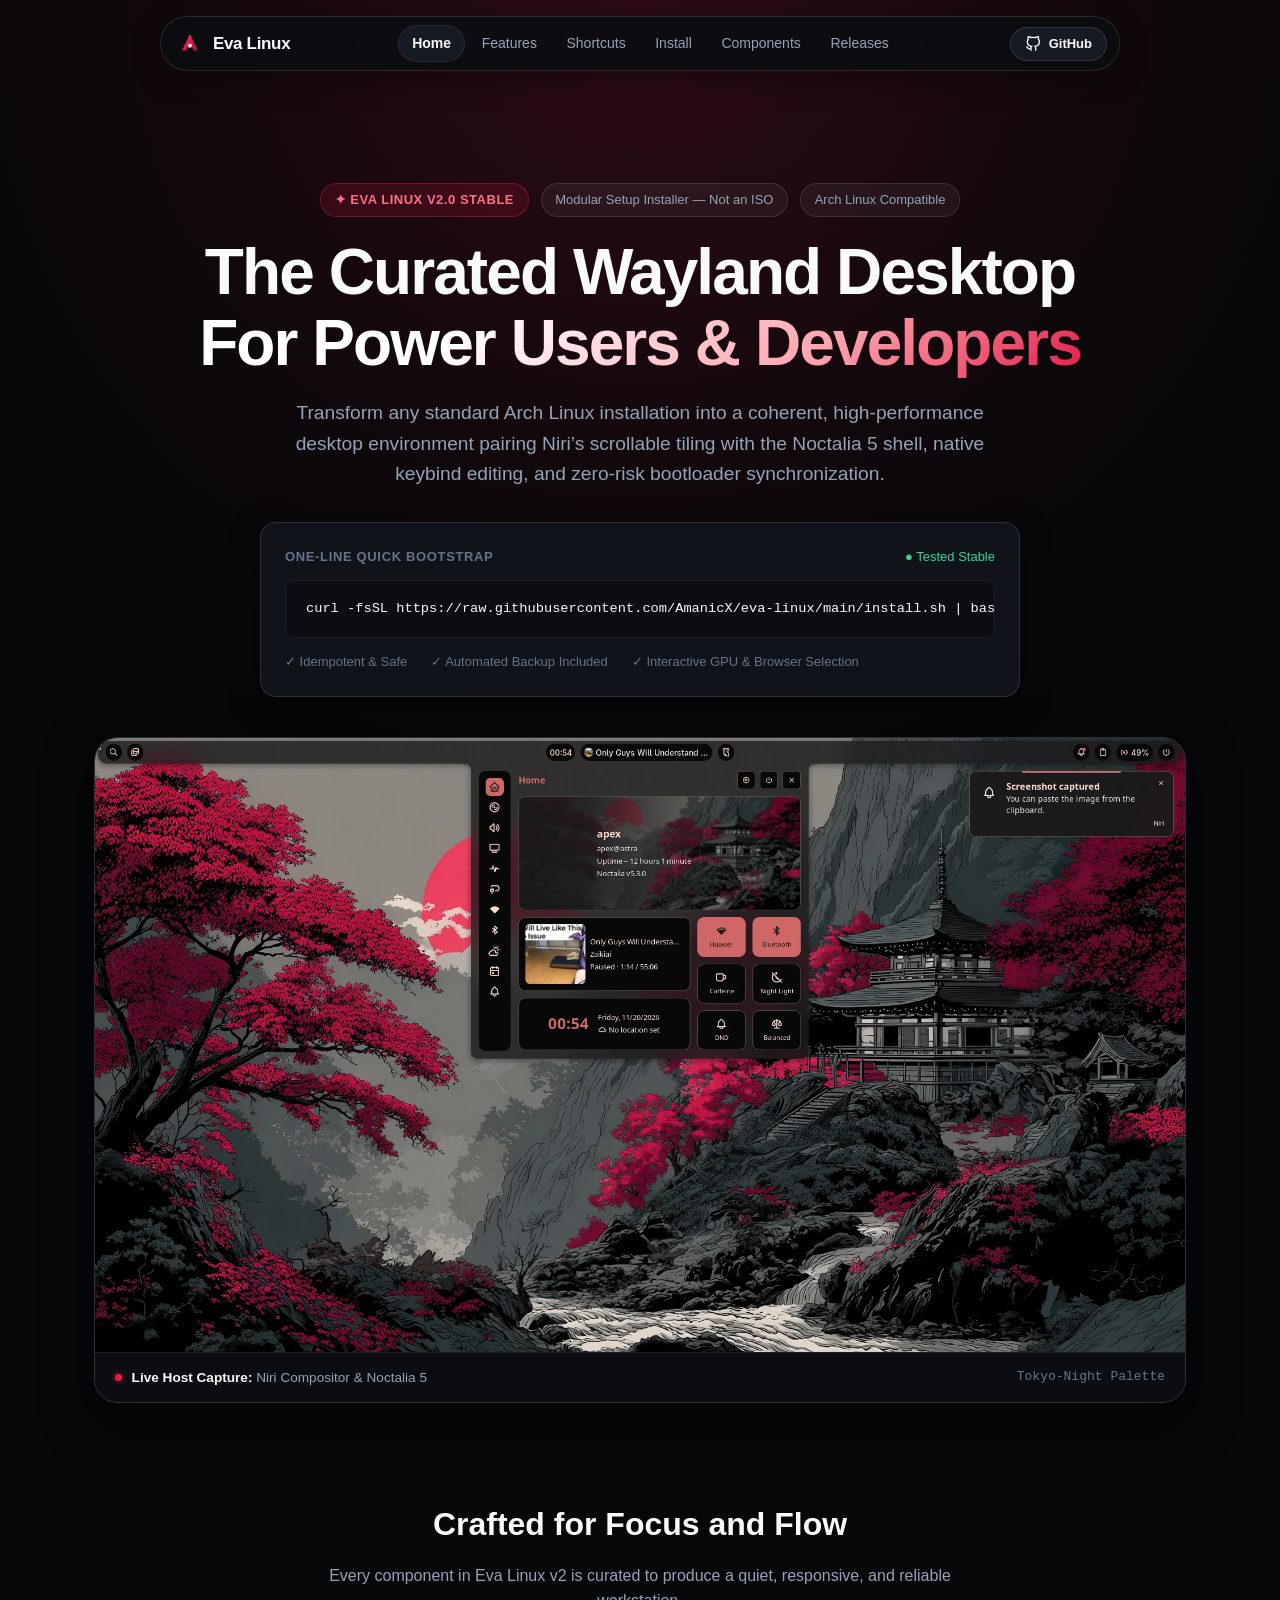
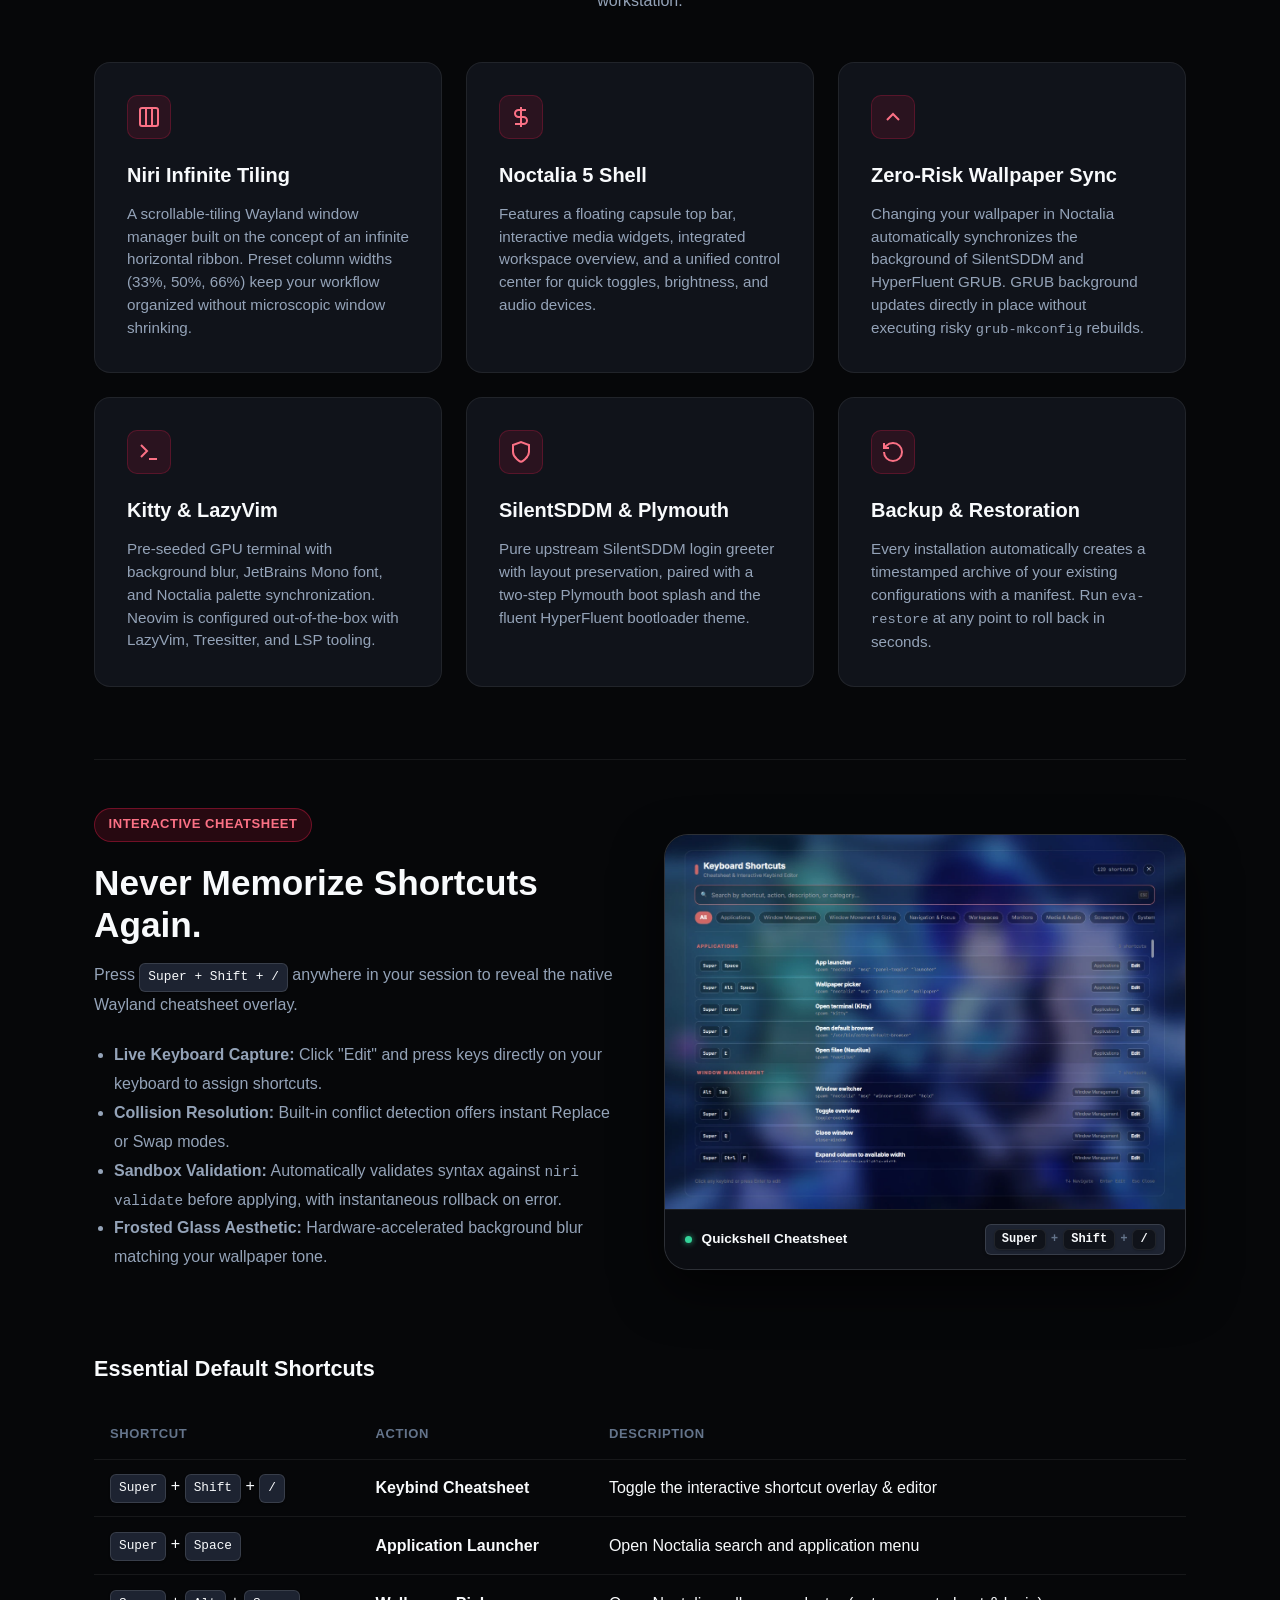
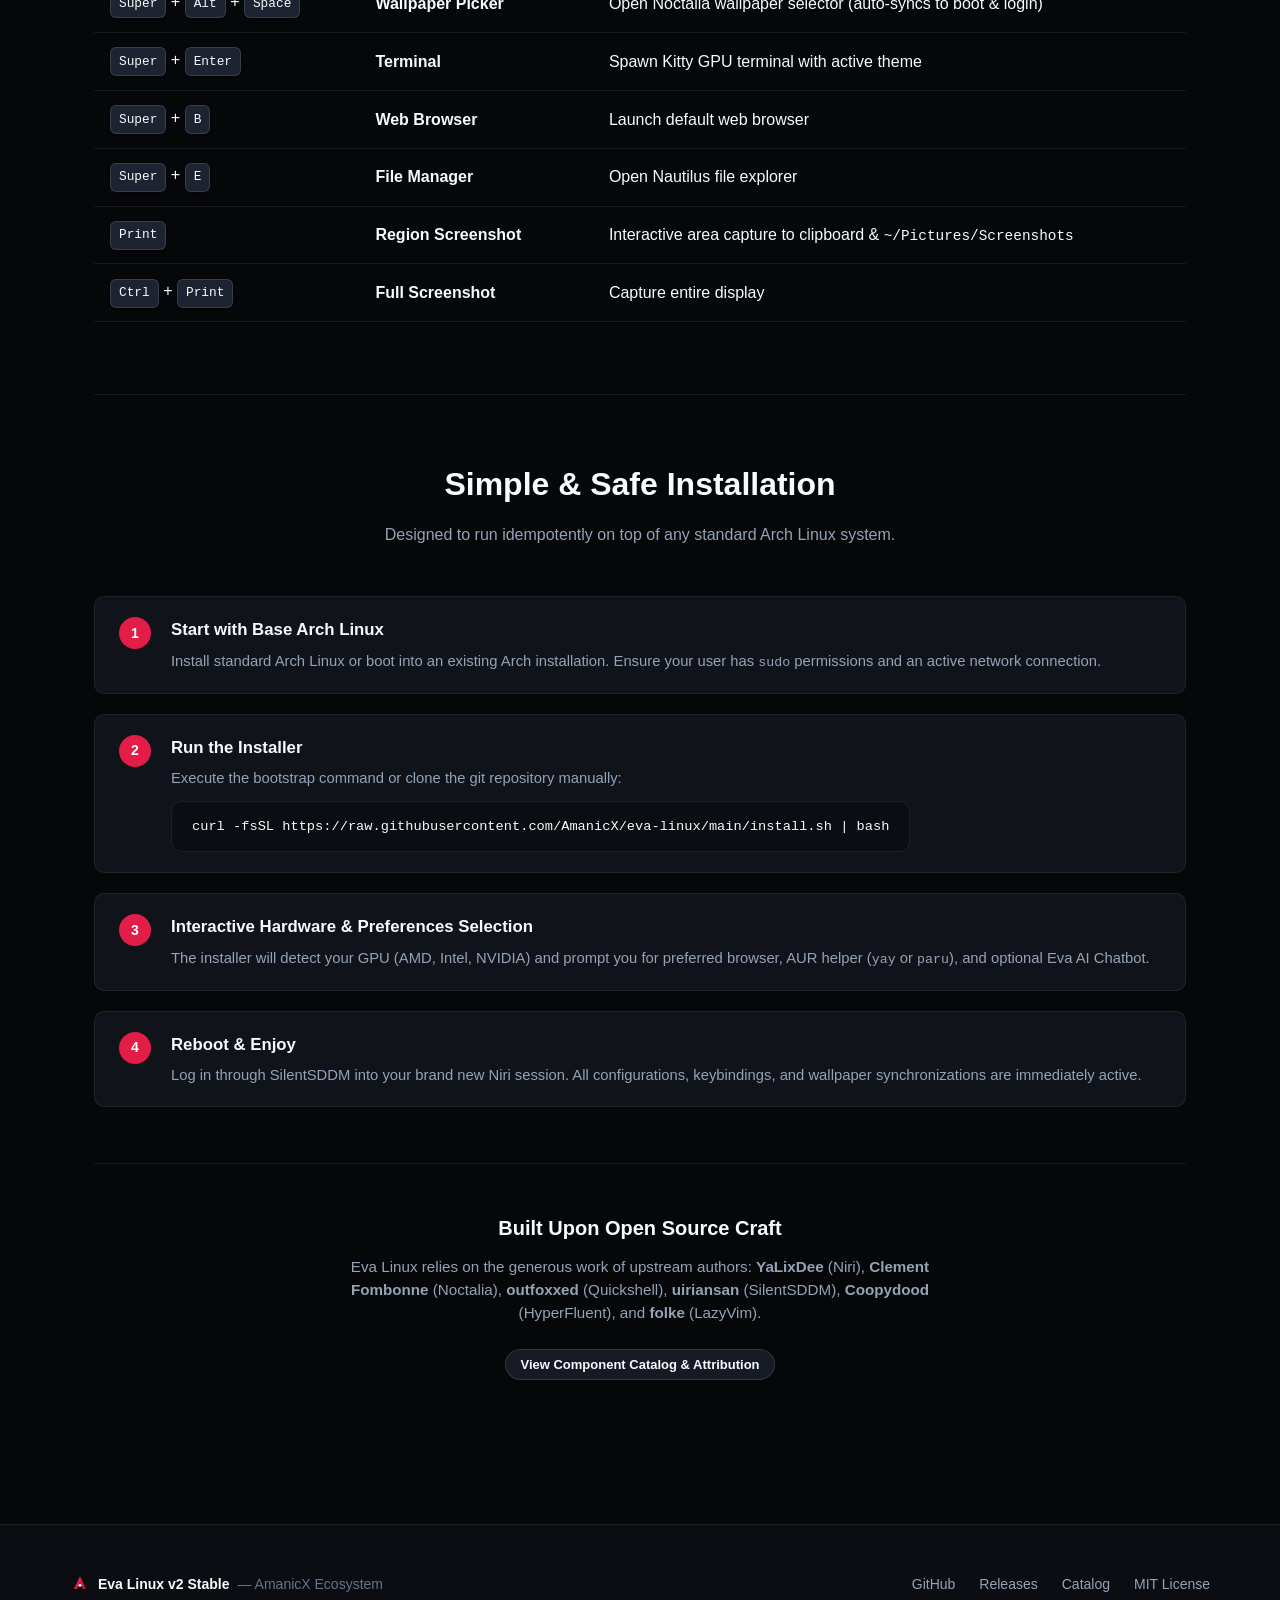
==== commit 0e290e97: "fix(site): update keybind popup screenshot and enhance shortcut caption layout - Replaced keybind ov" ====
--- a/index.html
+++ b/index.html
@@ -105,14 +105,57 @@
       height: auto;
     }
     .preview-caption {
-      padding: 1rem 1.5rem;
+      padding: 0.875rem 1.25rem;
       font-size: 0.875rem;
       color: var(--text-secondary);
       border-top: 1px solid var(--border-subtle);
       display: flex;
       justify-content: space-between;
       align-items: center;
+      gap: 0.75rem;
       background: var(--bg-surface-glass-heavy);
+      white-space: nowrap;
+    }
+    .keybind-pill {
+      display: inline-flex;
+      align-items: center;
+      gap: 0.25rem;
+      flex-shrink: 0;
+      white-space: nowrap;
+      background: var(--bg-surface-3);
+      border: 1px solid var(--border-medium);
+      border-radius: var(--radius-sm);
+      padding: 0.25rem 0.5rem;
+      box-shadow: 0 1px 3px rgba(0, 0, 0, 0.25);
+    }
+    .keybind-pill kbd {
+      padding: 0.15rem 0.45rem;
+      font-family: var(--font-mono);
+      font-size: 0.75rem;
+      font-weight: 600;
+      background: var(--bg-surface-1);
+      border: 1px solid var(--border-subtle);
+      color: var(--text-primary);
+      box-shadow: 0 1px 2px rgba(0, 0, 0, 0.2);
+      line-height: 1.2;
+    }
+    .keybind-pill .pill-sep {
+      color: var(--text-muted);
+      font-size: 0.75rem;
+      font-weight: 600;
+      user-select: none;
+      padding: 0 1px;
+    }
+    @media (max-width: 540px) {
+      .preview-caption {
+        flex-direction: column;
+        align-items: flex-start;
+        gap: 0.625rem;
+        padding: 0.75rem 1rem;
+      }
+      .keybind-pill {
+        align-self: flex-start;
+      }
     }
     .feature-grid {
       display: grid;
@@ -210,13 +253,14 @@
       border-radius: var(--radius-sm);
       color: var(--text-primary);
       box-shadow: 0 1px 2px rgba(0,0,0,0.4);
+      white-space: nowrap;
     }
   </style>
 
   <script>
     (function () {
       try {
-        var theme = localStorage.getItem('amanicx_theme') || 'system';
+        var theme = localStorage.getItem('amanicx_theme') || 'dark';
         var effective = theme === 'system' ? (window.matchMedia('(prefers-color-scheme: dark)').matches ? 'dark' : 'light') : theme;
         document.documentElement.setAttribute('data-theme', effective);
         document.documentElement.setAttribute('data-theme-setting', theme);
@@ -296,8 +340,11 @@
           <img src="site-assets/screenshot-desktop.jpg" alt="Eva Linux v2 Stable Desktop with Noctalia Control Center" loading="eager" width="1920" height="1080">
         </picture>
         <div class="preview-caption">
-          <span><strong>Actual Desktop Capture:</strong> Niri scrollable compositor + Noctalia 5 capsule bar & control center</span>
-          <span style="font-family: var(--font-mono); font-size: 0.8125rem;">Tokyo-Night & Oasis Abyss Palette</span>
+          <div style="display: flex; align-items: center; gap: 0.6rem; min-width: 0;">
+            <span style="display: inline-block; width: 7px; height: 7px; border-radius: 50%; background: #E11D48; box-shadow: 0 0 6px rgba(225, 29, 72, 0.8); flex-shrink: 0;"></span>
+            <span style="font-weight: 600; color: var(--text-primary); font-size: 0.85rem; white-space: nowrap;">Live Host Capture: <span style="font-weight: 400; color: var(--text-secondary);">Niri Compositor &amp; Noctalia 5</span></span>
+          </div>
+          <span style="font-family: var(--font-mono); font-size: 0.8125rem; color: var(--text-muted); flex-shrink: 0; white-space: nowrap;">Tokyo-Night Palette</span>
         </div>
       </div>
     </section>
@@ -394,11 +441,16 @@
           <div class="preview-card">
             <picture>
               <source srcset="site-assets/screenshot-keybinds.webp" type="image/webp">
-              <img src="site-assets/screenshot-keybinds.png" alt="Eva Linux Interactive Keybind Cheatsheet" loading="lazy" width="1111" height="548">
+              <img src="site-assets/screenshot-keybinds.png" alt="Eva Linux Interactive Keybind Cheatsheet" loading="eager" width="1235" height="887">
             </picture>
             <div class="preview-caption">
-              <span><strong>Quickshell Cheatsheet Overlay:</strong> Real-time search & interactive live editing</span>
-              <kbd>Super + Shift + /</kbd>
+              <div style="display: flex; align-items: center; gap: 0.6rem; min-width: 0;">
+                <span style="display: inline-block; width: 7px; height: 7px; border-radius: 50%; background: #34D399; box-shadow: 0 0 6px rgba(52, 211, 153, 0.8); flex-shrink: 0;"></span>
+                <span style="font-weight: 600; color: var(--text-primary); font-size: 0.85rem; white-space: nowrap;">Quickshell Cheatsheet</span>
+              </div>
+              <div class="keybind-pill" aria-label="Shortcut: Super + Shift + Slash">
+                <kbd>Super</kbd><span class="pill-sep">+</span><kbd>Shift</kbd><span class="pill-sep">+</span><kbd>/</kbd>
+              </div>
             </div>
           </div>
         </div>
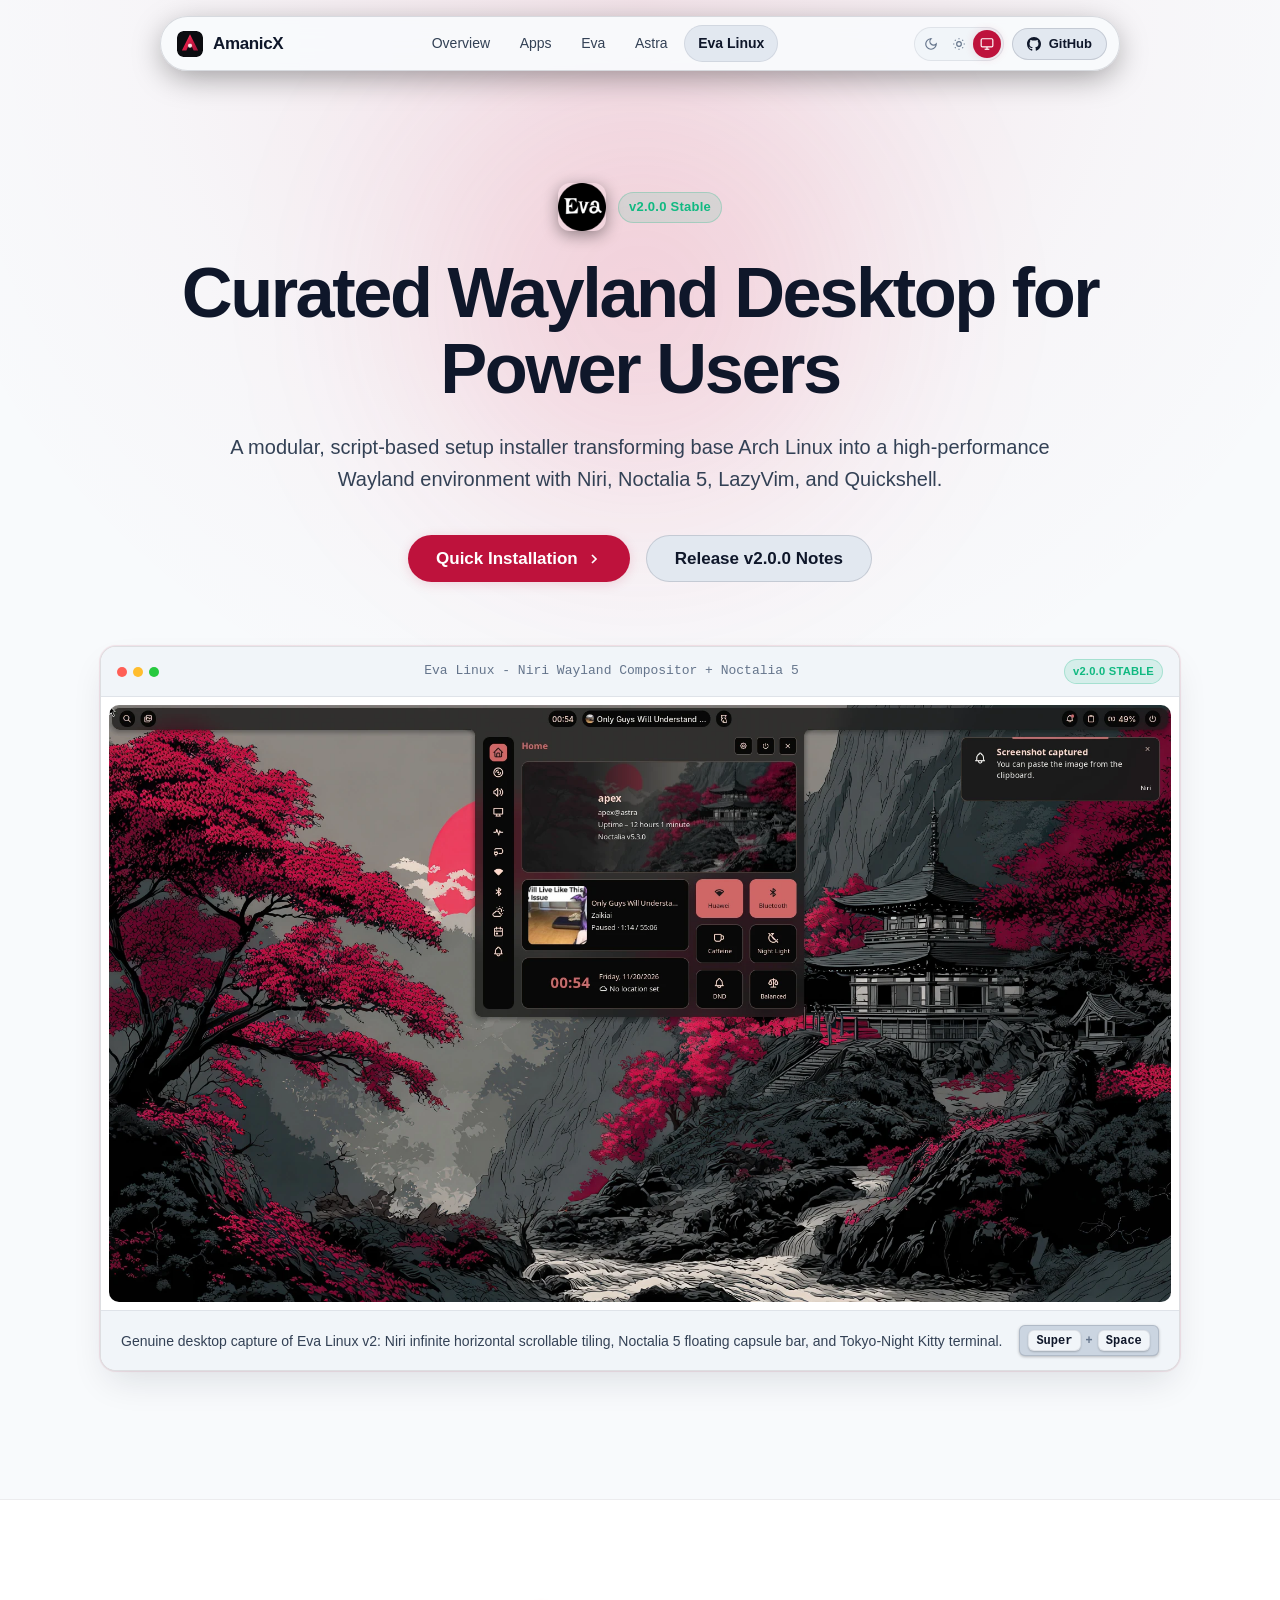
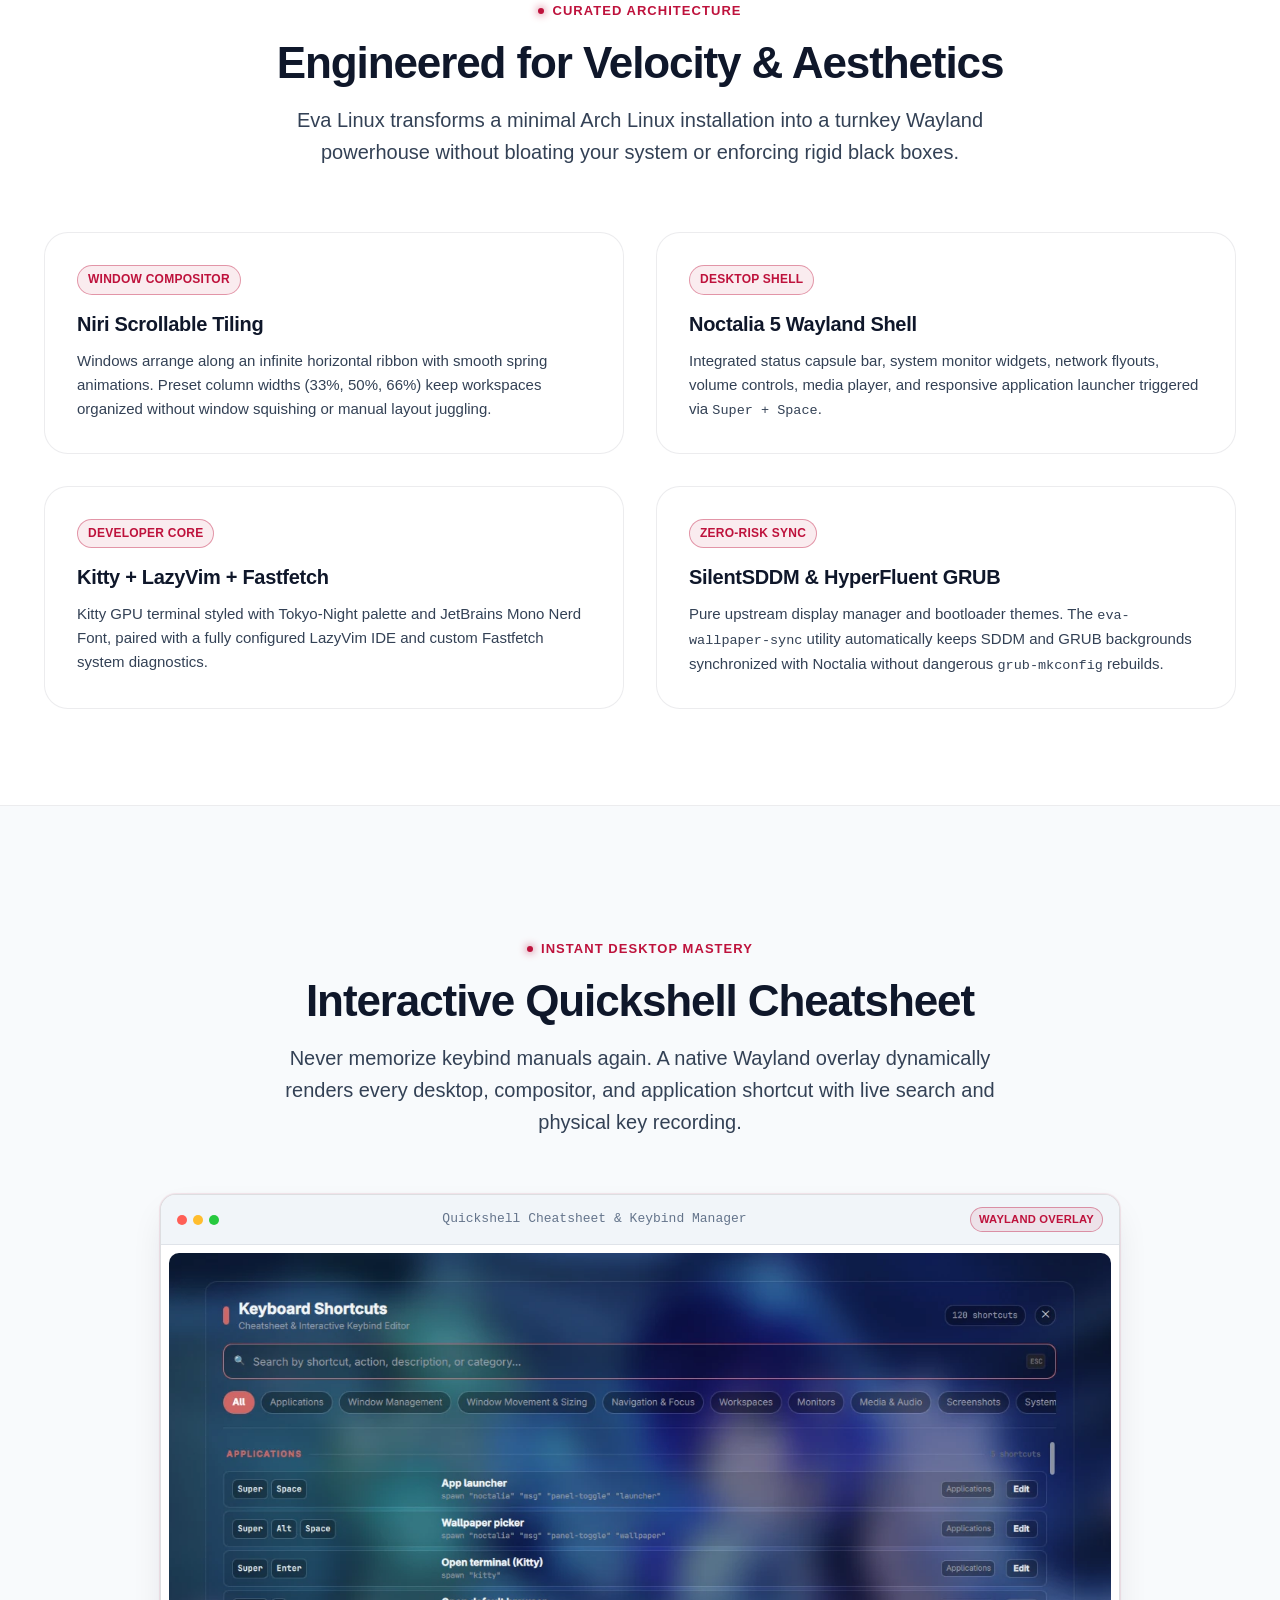
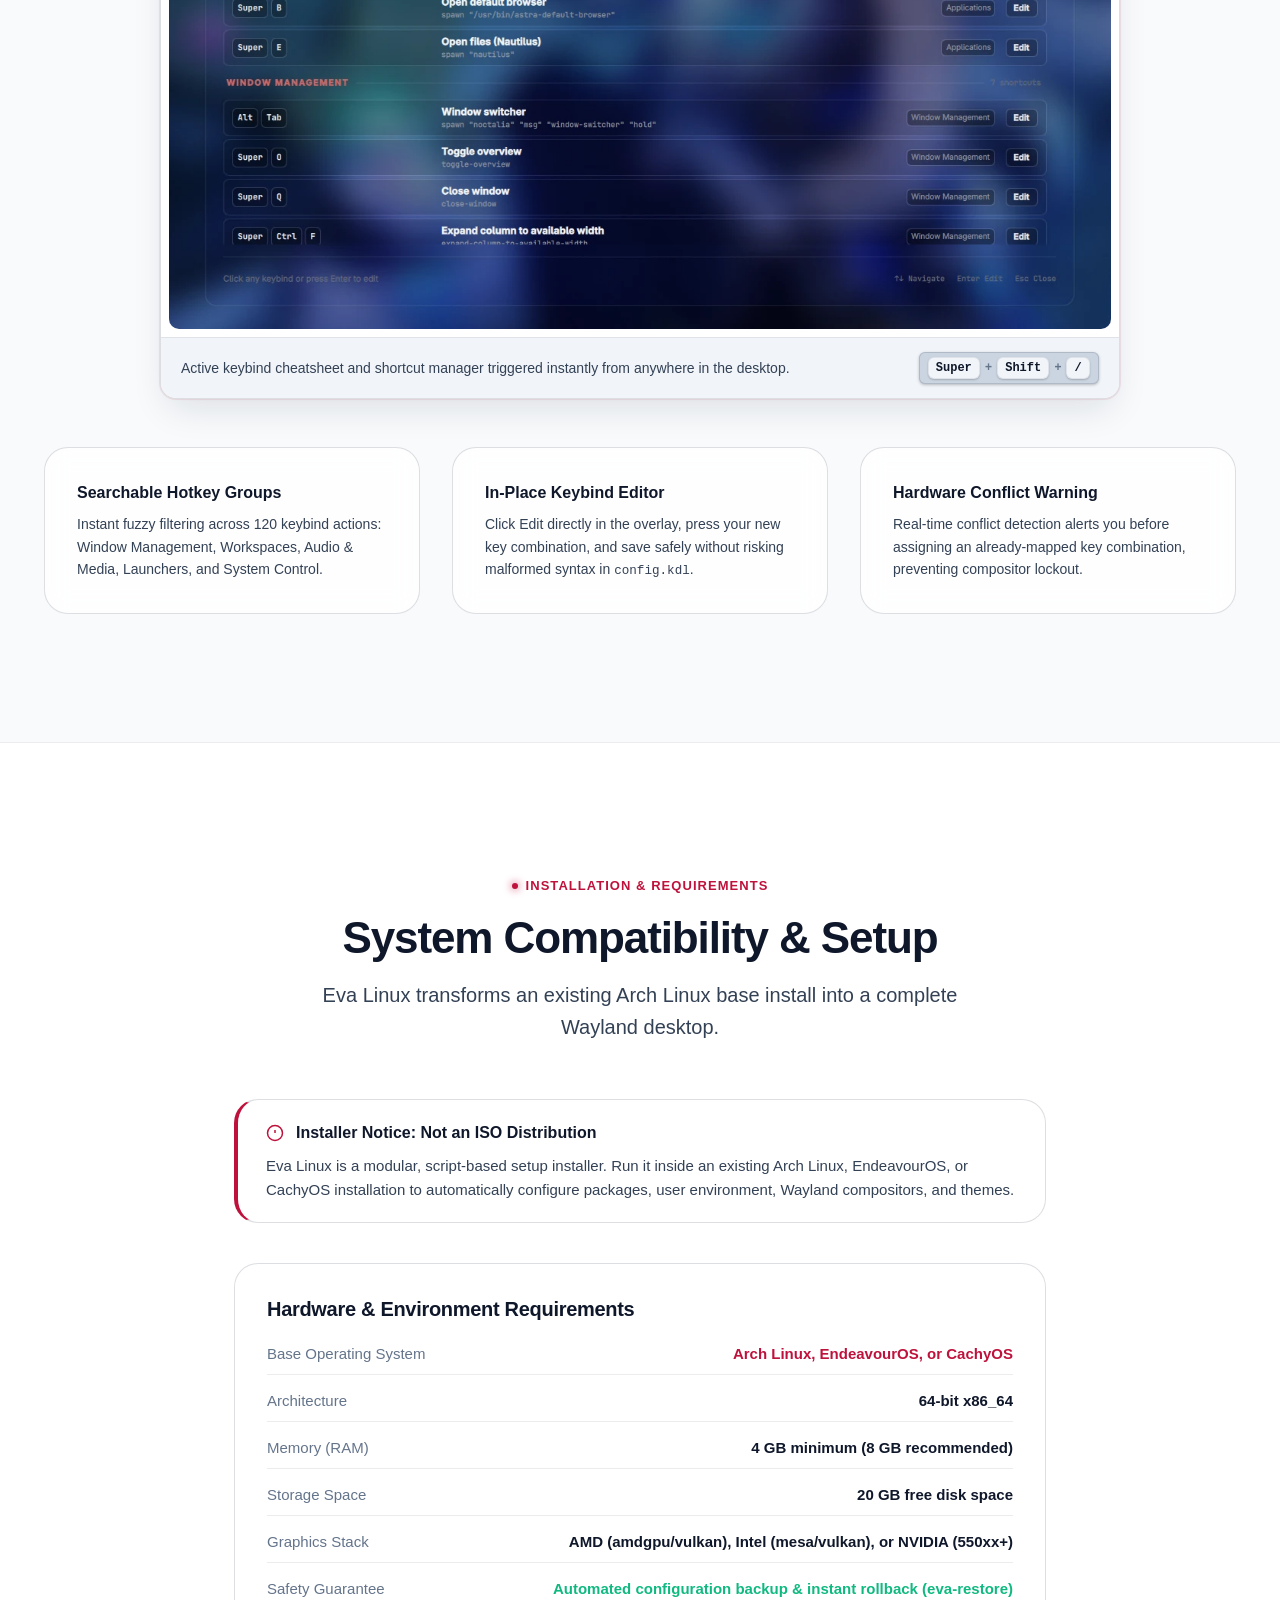
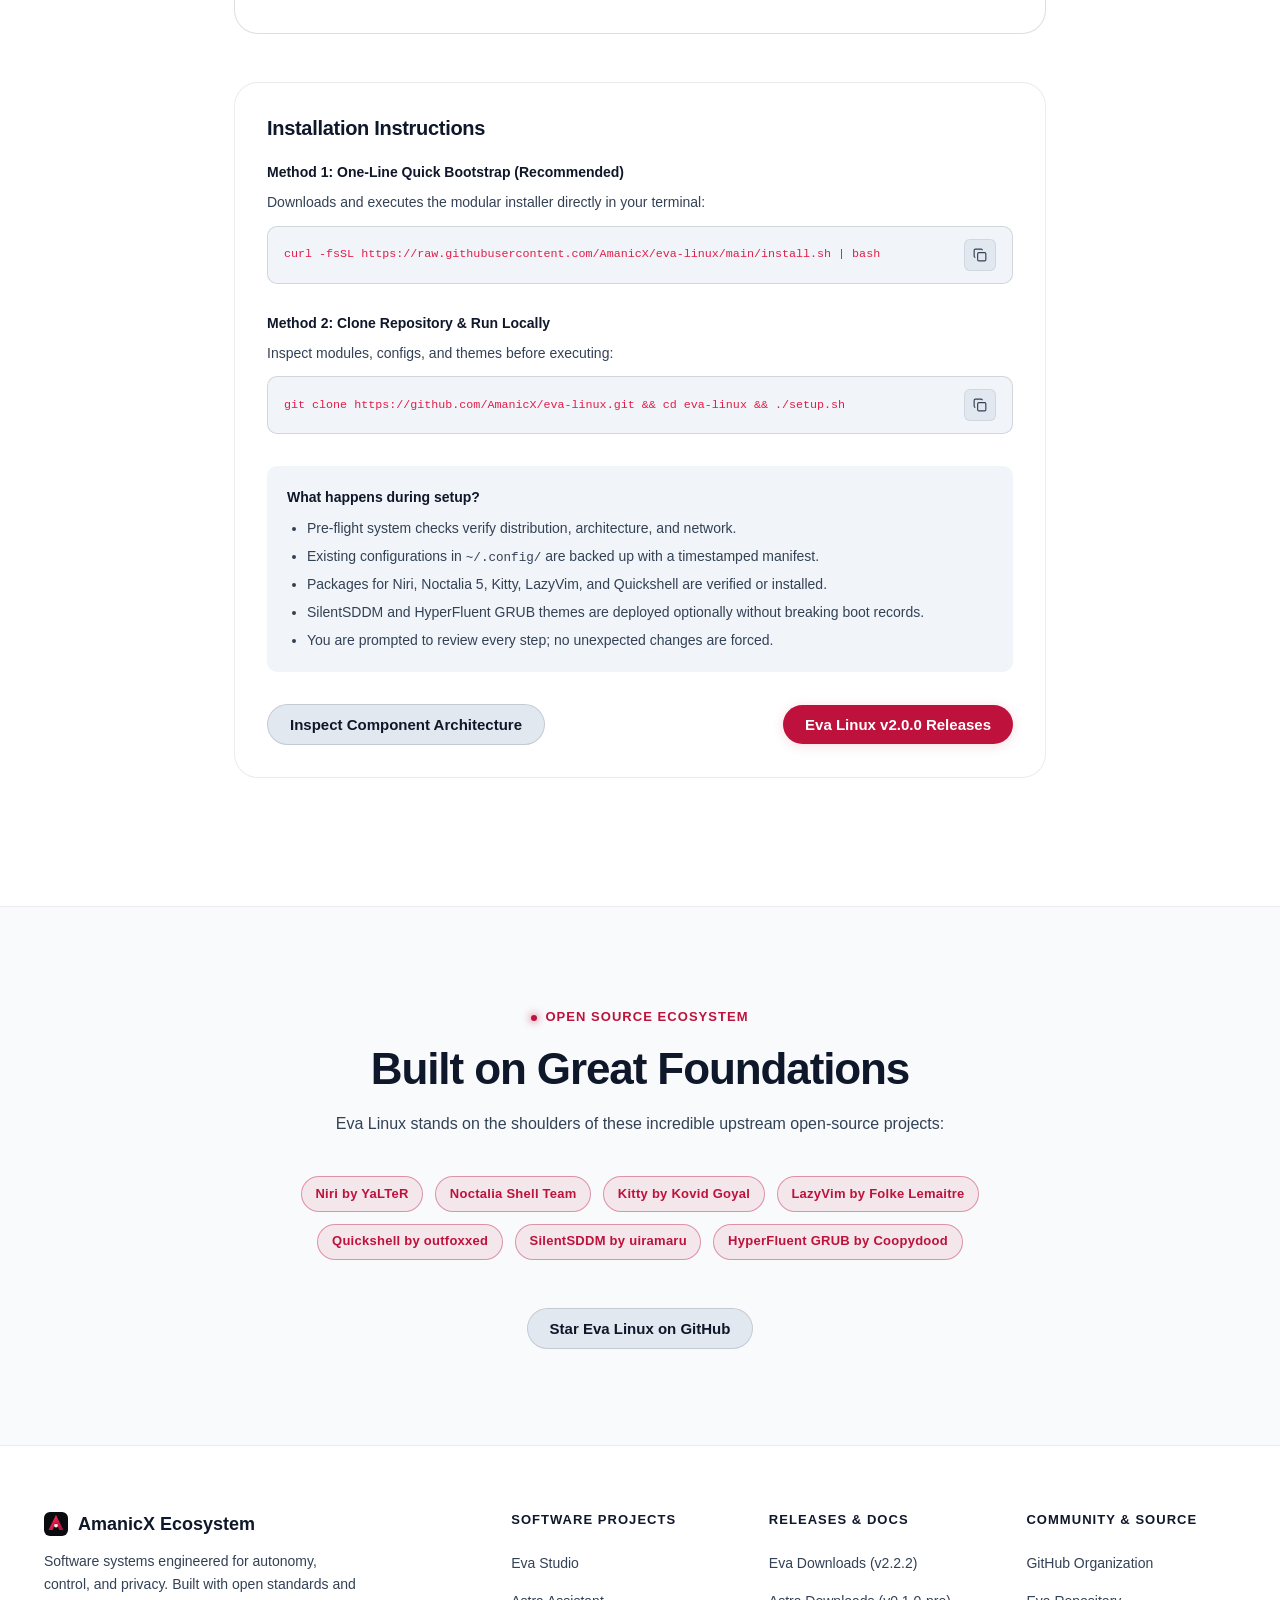
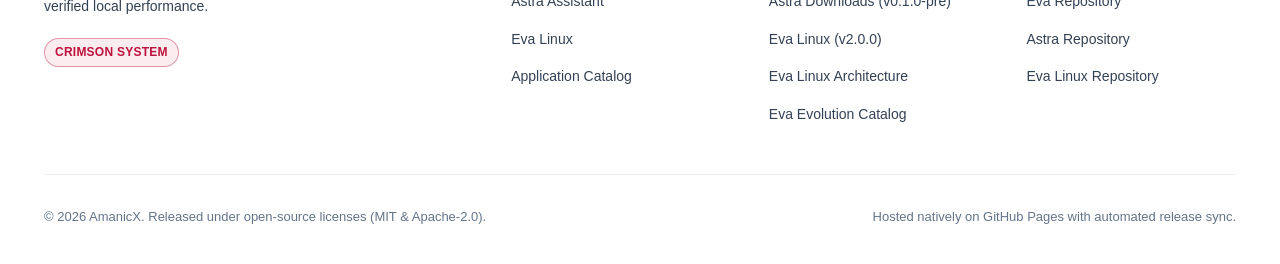
==== commit 9fa91df1: "feat(web): deploy unified Eva Linux v2 ecosystem site and disable Jekyll" ====
--- a/index.html
+++ b/index.html
@@ -3,264 +3,36 @@
 <head>
   <meta charset="utf-8">
   <meta name="viewport" content="width=device-width, initial-scale=1, viewport-fit=cover">
-  <title>Eva Linux v2 Stable — Curated Wayland Desktop Installer | AmanicX</title>
-  <meta name="description" content="Eva Linux v2 Stable transforms a base Arch Linux installation into a coherent, high-performance Wayland environment pairing Niri scrollable tiling with Noctalia 5, Kitty, LazyVim, SilentSDDM, HyperFluent GRUB, and real-time wallpaper sync.">
+  <title>Eva Linux - Curated Wayland Desktop for Power Users | AmanicX</title>
+  <meta name="description" content="Eva Linux is a modular, script-based desktop setup installer (targeting Arch Linux / x86_64) — NOT an ISO. It transforms an existing Arch Linux base into a coherent, high-performance workstation pairing Niri's scrollable tiling compositor with the Noctalia 5 shell, seeded Kitty GPU terminal, pre-configured LazyVim, pure upstream SilentSDDM, pure upstream HyperFluent GRUB, live Quickshell keybinding cheatsheet, and zero-risk bootloader wallpaper synchronization.">
   <link rel="canonical" href="https://amanicx.github.io/eva-linux/">
   <meta name="theme-color" content="#0B0D12">
 
   <!-- OpenGraph -->
-  <meta property="og:title" content="Eva Linux v2 Stable — Curated Wayland Desktop Installer | AmanicX">
-  <meta property="og:description" content="A modular, script-based setup installer for Arch Linux featuring Niri scrollable tiling, Noctalia 5 shell, live keybind cheatsheet overlay, and zero-risk wallpaper sync.">
+  <meta property="og:title" content="Eva Linux - Curated Wayland Desktop for Power Users | AmanicX">
+  <meta property="og:description" content="Eva Linux is a modular, script-based desktop setup installer (targeting Arch Linux / x86_64) — NOT an ISO. It transforms an existing Arch Linux base into a coherent, high-performance workstation pairing Niri's scrollable tiling compositor with the Noctalia 5 shell, seeded Kitty GPU terminal, pre-configured LazyVim, pure upstream SilentSDDM, pure upstream HyperFluent GRUB, live Quickshell keybinding cheatsheet, and zero-risk bootloader wallpaper synchronization.">
   <meta property="og:type" content="website">
   <meta property="og:url" content="https://amanicx.github.io/eva-linux/">
-  <meta property="og:image" content="site-assets/screenshot-desktop.jpg">
+  <meta property="og:image" content="https://amanicx.github.io/eva-linux/assets/screenshot-desktop.jpg">
   <meta name="twitter:card" content="summary_large_image">
-  <meta name="twitter:title" content="Eva Linux v2 Stable | AmanicX">
-  <meta name="twitter:description" content="Modular Wayland desktop setup installer featuring Niri, Noctalia 5, Kitty, LazyVim, SilentSDDM, and automated wallpaper sync.">
-  <meta name="twitter:image" content="site-assets/screenshot-desktop.jpg">
+  <meta name="twitter:title" content="Eva Linux - Curated Wayland Desktop for Power Users | AmanicX">
+  <meta name="twitter:description" content="Eva Linux is a modular, script-based desktop setup installer (targeting Arch Linux / x86_64) — NOT an ISO. It transforms an existing Arch Linux base into a coherent, high-performance workstation pairing Niri's scrollable tiling compositor with the Noctalia 5 shell, seeded Kitty GPU terminal, pre-configured LazyVim, pure upstream SilentSDDM, pure upstream HyperFluent GRUB, live Quickshell keybinding cheatsheet, and zero-risk bootloader wallpaper synchronization.">
+  <meta name="twitter:image" content="https://amanicx.github.io/eva-linux/assets/screenshot-desktop.jpg">
 
   <!-- Favicon -->
-  <link rel="icon" type="image/svg+xml" href="shared/assets/favicon.svg">
+  <link rel="icon" type="image/svg+xml" href="../shared/assets/favicon.svg">
 
   <!-- Unified Stylesheets -->
-  <link rel="stylesheet" href="shared/styles/design-system.css">
-  <link rel="stylesheet" href="shared/styles/motion.css">
-
-  <style>
-    .hero-badge-row {
-      display: flex;
-      align-items: center;
-      gap: 0.75rem;
-      margin-bottom: 1.25rem;
-      flex-wrap: wrap;
-    }
-    .badge-v2 {
-      display: inline-flex;
-      align-items: center;
-      gap: 0.4rem;
-      padding: 0.35rem 0.85rem;
-      border-radius: var(--radius-full);
-      background: rgba(225, 29, 72, 0.15);
-      border: 1px solid rgba(225, 29, 72, 0.4);
-      color: #FB7185;
-      font-size: 0.8125rem;
-      font-weight: 600;
-      letter-spacing: 0.04em;
-      text-transform: uppercase;
-    }
-    .badge-script {
-      display: inline-flex;
-      align-items: center;
-      gap: 0.4rem;
-      padding: 0.35rem 0.85rem;
-      border-radius: var(--radius-full);
-      background: rgba(255, 255, 255, 0.05);
-      border: 1px solid var(--border-medium);
-      color: var(--text-secondary);
-      font-size: 0.8125rem;
-      font-weight: 500;
-    }
-    .install-box {
-      background: var(--bg-surface-1);
-      border: 1px solid var(--border-medium);
-      border-radius: var(--radius-lg);
-      padding: 1.5rem;
-      margin: 2rem 0;
-      box-shadow: 0 8px 32px rgba(0,0,0,0.4);
-    }
-    .command-bar {
-      display: flex;
-      align-items: center;
-      justify-content: space-between;
-      gap: 1rem;
-      background: var(--bg-surface-0);
-      border: 1px solid var(--border-subtle);
-      border-radius: var(--radius-md);
-      padding: 0.85rem 1.25rem;
-      font-family: var(--font-mono);
-      font-size: 0.95rem;
-      color: var(--text-primary);
-      overflow-x: auto;
-    }
-    .command-bar code {
-      white-space: nowrap;
-      user-select: all;
-    }
-    .preview-card {
-      position: relative;
-      background: var(--bg-surface-1);
-      border: 1px solid var(--border-medium);
-      border-radius: var(--radius-xl);
-      overflow: hidden;
-      box-shadow: 0 20px 50px rgba(0,0,0,0.6);
-      transition: transform var(--duration-base) var(--ease-out-cubic), border-color var(--duration-base);
-    }
-    .preview-card:hover {
-      border-color: var(--border-accent);
-      transform: translateY(-2px);
-    }
-    .preview-card picture img {
-      display: block;
-      width: 100%;
-      height: auto;
-    }
-    .preview-caption {
-      padding: 0.875rem 1.25rem;
-      font-size: 0.875rem;
-      color: var(--text-secondary);
-      border-top: 1px solid var(--border-subtle);
-      display: flex;
-      justify-content: space-between;
-      align-items: center;
-      gap: 0.75rem;
-      background: var(--bg-surface-glass-heavy);
-      white-space: nowrap;
-    }
-    .keybind-pill {
-      display: inline-flex;
-      align-items: center;
-      gap: 0.25rem;
-      flex-shrink: 0;
-      white-space: nowrap;
-      background: var(--bg-surface-3);
-      border: 1px solid var(--border-medium);
-      border-radius: var(--radius-sm);
-      padding: 0.25rem 0.5rem;
-      box-shadow: 0 1px 3px rgba(0, 0, 0, 0.25);
-    }
-    .keybind-pill kbd {
-      padding: 0.15rem 0.45rem;
-      font-family: var(--font-mono);
-      font-size: 0.75rem;
-      font-weight: 600;
-      background: var(--bg-surface-1);
-      border: 1px solid var(--border-subtle);
-      color: var(--text-primary);
-      box-shadow: 0 1px 2px rgba(0, 0, 0, 0.2);
-      line-height: 1.2;
-    }
-    .keybind-pill .pill-sep {
-      color: var(--text-muted);
-      font-size: 0.75rem;
-      font-weight: 600;
-      user-select: none;
-      padding: 0 1px;
-    }
-    @media (max-width: 540px) {
-      .preview-caption {
-        flex-direction: column;
-        align-items: flex-start;
-        gap: 0.625rem;
-        padding: 0.75rem 1rem;
-      }
-      .keybind-pill {
-        align-self: flex-start;
-      }
-    }
-    .feature-grid {
-      display: grid;
-      grid-template-columns: repeat(auto-fit, minmax(320px, 1fr));
-      gap: 1.5rem;
-      margin: 2.5rem 0;
-    }
-    .feature-card {
-      background: var(--bg-surface-1);
-      border: 1px solid var(--border-subtle);
-      border-radius: var(--radius-lg);
-      padding: 2rem;
-      display: flex;
-      flex-direction: column;
-      gap: 0.75rem;
-      transition: all var(--duration-base);
-    }
-    .feature-card:hover {
-      border-color: var(--border-medium);
-      background: var(--bg-surface-2);
-      transform: translateY(-2px);
-    }
-    .feature-icon {
-      width: 44px;
-      height: 44px;
-      border-radius: var(--radius-md);
-      background: rgba(225, 29, 72, 0.12);
-      border: 1px solid rgba(225, 29, 72, 0.25);
-      display: flex;
-      align-items: center;
-      justify-content: center;
-      color: #FB7185;
-      margin-bottom: 0.5rem;
-    }
-    .steps-list {
-      display: flex;
-      flex-direction: column;
-      gap: 1.25rem;
-      margin: 1.5rem 0;
-    }
-    .step-item {
-      display: flex;
-      gap: 1.25rem;
-      background: var(--bg-surface-1);
-      border: 1px solid var(--border-subtle);
-      border-radius: var(--radius-md);
-      padding: 1.25rem 1.5rem;
-    }
-    .step-num {
-      flex-shrink: 0;
-      width: 32px;
-      height: 32px;
-      border-radius: var(--radius-full);
-      background: var(--accent-primary);
-      color: #fff;
-      display: flex;
-      align-items: center;
-      justify-content: center;
-      font-weight: 700;
-      font-size: 0.875rem;
-    }
-    .step-body h4 {
-      margin: 0 0 0.35rem 0;
-      font-size: 1.05rem;
-    }
-    .step-body p {
-      margin: 0;
-      color: var(--text-secondary);
-      font-size: 0.925rem;
-      line-height: 1.5;
-    }
-    .shortcut-table {
-      width: 100%;
-      border-collapse: collapse;
-      margin: 1.5rem 0;
-    }
-    .shortcut-table th, .shortcut-table td {
-      padding: 0.85rem 1rem;
-      text-align: left;
-      border-bottom: 1px solid var(--border-subtle);
-    }
-    .shortcut-table th {
-      color: var(--text-muted);
-      font-size: 0.8125rem;
-      text-transform: uppercase;
-      letter-spacing: 0.05em;
-    }
-    kbd {
-      display: inline-block;
-      padding: 0.2rem 0.5rem;
-      font-family: var(--font-mono);
-      font-size: 0.8rem;
-      background: var(--bg-surface-3);
-      border: 1px solid var(--border-medium);
-      border-radius: var(--radius-sm);
-      color: var(--text-primary);
-      box-shadow: 0 1px 2px rgba(0,0,0,0.4);
-      white-space: nowrap;
-    }
-  </style>
-
+  <link rel="stylesheet" href="../shared/styles/design-system.css">
+  <link rel="stylesheet" href="../shared/styles/motion.css">
+    <link rel="stylesheet" href="./shared/styles/design-system.css">
+  <link rel="stylesheet" href="./shared/styles/motion.css">
+
+  <!-- Instant Theme Script (Zero-FOUC) -->
   <script>
     (function () {
       try {
-        var theme = localStorage.getItem('amanicx_theme') || 'dark';
+        var theme = localStorage.getItem('amanicx_theme') || 'system';
         var effective = theme === 'system' ? (window.matchMedia('(prefers-color-scheme: dark)').matches ? 'dark' : 'light') : theme;
         document.documentElement.setAttribute('data-theme', effective);
         document.documentElement.setAttribute('data-theme-setting', theme);
@@ -271,338 +43,394 @@
 <body>
   <div id="scroll-progress"></div>
 
-  <!-- Floating Navigation -->
+    <!-- Floating Pill Navigation (Nexora Inspired) -->
   <div class="nav-wrapper">
     <header class="nav-bar">
-      <a href="./" class="nav-brand" aria-label="Eva Linux Home">
-        <img class="nav-brand-mark" src="shared/assets/favicon.svg" alt="AmanicX" width="26" height="26">
-        <span>Eva Linux</span>
+      <a href="../" class="nav-brand" aria-label="AmanicX Ecosystem Home">
+        <img class="nav-brand-mark" src="../shared/assets/favicon.svg" alt="AmanicX" width="26" height="26">
+        <span>AmanicX</span>
       </a>
 
       <nav class="nav-links" aria-label="Main Navigation">
-        <a href="./" class="nav-link active">Home</a>
-        <a href="#features" class="nav-link">Features</a>
-        <a href="#keybinds" class="nav-link">Shortcuts</a>
-        <a href="#install" class="nav-link">Install</a>
-        <a href="catalog/" class="nav-link">Components</a>
-        <a href="releases/" class="nav-link">Releases</a>
+        <a href="../" class="nav-link ">Overview</a>
+        <a href="../apps/" class="nav-link ">Apps</a>
+        <a href="../eva/" class="nav-link ">Eva</a>
+        <a href="../astra/" class="nav-link ">Astra</a>
+        <a href="../eva-linux/" class="nav-link active">Eva Linux</a>
       </nav>
 
       <div class="nav-controls">
-        <a href="https://github.com/AmanicX/eva-linux" target="_blank" rel="noopener noreferrer" class="btn btn-secondary btn-sm" aria-label="GitHub Repository">
-          <svg width="16" height="16" viewBox="0 0 24 24" fill="none" stroke="currentColor" stroke-width="2"><path d="M9 19c-5 1.5-5-2.5-7-3m14 6v-3.87a3.37 3.37 0 0 0-.94-2.61c3.14-.35 6.44-1.54 6.44-7A5.44 5.44 0 0 0 20 4.77 5.07 5.07 0 0 0 19.91 1S18.73.65 16 2.48a13.38 13.38 0 0 0-7 0C6.27.65 5.09 1 5.09 1A5.07 5.07 0 0 0 5 4.77a5.44 5.44 0 0 0-1.5 3.78c0 5.42 3.3 6.61 6.44 7A3.37 3.37 0 0 0 9 18.13V22"/></svg>
+        <div class="theme-switcher" role="group" aria-label="Theme mode switcher">
+          <button class="theme-btn" data-mode="dark" title="Dark Theme" aria-label="Dark Theme">
+            <svg width="14" height="14" viewBox="0 0 24 24" fill="none" stroke="currentColor" stroke-width="2"><path d="M12 3a6 6 0 0 0 9 9 9 9 0 1 1-9-9Z"/></svg>
+          </button>
+          <button class="theme-btn" data-mode="light" title="Light Theme" aria-label="Light Theme">
+            <svg width="14" height="14" viewBox="0 0 24 24" fill="none" stroke="currentColor" stroke-width="2"><circle cx="12" cy="12" r="4"/><path d="M12 2v2"/><path d="M12 20v2"/><path d="m4.93 4.93 1.41 1.41"/><path d="m17.66 17.66 1.41 1.41"/><path d="M2 12h2"/><path d="M20 12h2"/><path d="m6.34 17.66-1.41 1.41"/><path d="m19.07 4.93-1.41 1.41"/></svg>
+          </button>
+          <button class="theme-btn" data-mode="system" title="System Theme" aria-label="System Theme">
+            <svg width="14" height="14" viewBox="0 0 24 24" fill="none" stroke="currentColor" stroke-width="2"><rect width="20" height="14" x="2" y="3" rx="2"/><line x1="8" x2="16" y1="21" y2="21"/><line x1="12" x2="12" y1="17" y2="21"/></svg>
+          </button>
+        </div>
+
+        <a href="https://github.com/AmanicX" target="_blank" rel="noopener noreferrer" class="btn btn-sm btn-secondary" aria-label="GitHub Profile">
+          <svg width="14" height="14" viewBox="0 0 24 24" fill="currentColor"><path d="M12 0c-6.626 0-12 5.373-12 12 0 5.302 3.438 9.8 8.207 11.387.599.111.793-.261.793-.577v-2.234c-3.338.726-4.033-1.416-4.033-1.416-.546-1.387-1.333-1.756-1.333-1.756-1.089-.745.083-.729.083-.729 1.205.084 1.839 1.237 1.839 1.237 1.07 1.834 2.807 1.304 3.492.997.107-.775.418-1.305.762-1.604-2.665-.305-5.467-1.334-5.467-5.931 0-1.311.469-2.381 1.236-3.221-.124-.303-.535-1.524.117-3.176 0 0 1.008-.322 3.301 1.23.957-.266 1.983-.399 3.003-.404 1.02.005 2.047.138 3.006.404 2.291-1.552 3.297-1.23 3.297-1.23.653 1.653.242 2.874.118 3.176.77.84 1.235 1.911 1.235 3.221 0 4.609-2.807 5.624-5.479 5.921.43.372.823 1.102.823 2.222v3.293c0 .319.192.694.801.576 4.765-1.589 8.199-6.086 8.199-11.386 0-6.627-5.373-12-12-12z"/></svg>
           <span>GitHub</span>
         </a>
       </div>
     </header>
   </div>
 
-  <main class="page-container" style="max-width: 1140px; margin: 0 auto; padding: 5rem 1.5rem 6rem;">
-
-    <!-- Hero Section -->
-    <section class="hero-section" style="padding: 3rem 0 2rem; text-align: center;">
-      <div class="hero-badge-row" style="justify-content: center;">
-        <span class="badge-v2">✦ Eva Linux v2.0 Stable</span>
-        <span class="badge-script">Modular Setup Installer — Not an ISO</span>
-        <span class="badge-script">Arch Linux Compatible</span>
-      </div>
-
-      <h1 style="font-size: clamp(2.5rem, 5vw, 4rem); font-weight: 800; letter-spacing: -0.03em; margin: 0.5rem 0 1.25rem; line-height: 1.1;">
-        The Curated Wayland Desktop <br/>
-        <span style="background: linear-gradient(135deg, #FFF 30%, #FDA4AF 70%, #E11D48 100%); -webkit-background-clip: text; -webkit-text-fill-color: transparent;">For Power Users & Developers</span>
+
+  <!-- Eva Linux Hero -->
+  <section class="section-lg" style="position:relative; overflow:hidden;">
+    <div class="ambient-flare flare-crimson" style="top:-80px; left:50%; width:650px; height:650px; transform:translateX(-50%);"></div>
+    <div class="container" style="text-align:center; position:relative; z-index:2;">
+      <div style="display:inline-flex; align-items:center; gap:0.75rem; margin-bottom:1.5rem;" class="reveal">
+        <img src="./assets/icon.png" alt="Eva Linux Logo" width="48" height="48" style="border-radius:12px; box-shadow:0 4px 16px rgba(0,0,0,0.4);">
+        <span class="badge badge-stable" style="font-size:0.8125rem;">v2.0.0 Stable</span>
+      </div>
+
+      <h1 class="title-display reveal delay-100" style="margin-bottom:1.5rem; max-width:920px; margin-left:auto; margin-right:auto;">
+        Curated Wayland Desktop for Power Users
       </h1>
-
-      <p style="font-size: 1.2rem; color: var(--text-secondary); max-width: 720px; margin: 0 auto 2rem; line-height: 1.6;">
-        Transform any standard Arch Linux installation into a coherent, high-performance desktop environment pairing Niri’s scrollable tiling with the Noctalia 5 shell, native keybind editing, and zero-risk bootloader synchronization.
+      <p class="lead reveal delay-200" style="margin:0 auto 2.5rem; max-width:820px;">
+        A modular, script-based setup installer transforming base Arch Linux into a high-performance Wayland environment with Niri, Noctalia 5, LazyVim, and Quickshell.
       </p>
 
-      <!-- Quick Command Bar -->
-      <div class="install-box" style="max-width: 760px; margin: 0 auto 2.5rem; text-align: left;">
-        <div style="display: flex; justify-content: space-between; align-items: center; margin-bottom: 0.75rem;">
-          <span style="font-size: 0.8125rem; font-weight: 600; text-transform: uppercase; letter-spacing: 0.05em; color: var(--text-muted);">One-Line Quick Bootstrap</span>
-          <span style="font-size: 0.8125rem; color: #34D399;">● Tested Stable</span>
-        </div>
-        <div class="command-bar">
-          <code id="install-cmd">curl -fsSL https://raw.githubusercontent.com/AmanicX/eva-linux/main/install.sh | bash</code>
-          <button class="btn btn-primary btn-sm" onclick="copyInstallCmd(this)">Copy</button>
-        </div>
-        <div style="margin-top: 0.85rem; font-size: 0.8125rem; color: var(--text-muted); display: flex; gap: 1.5rem; flex-wrap: wrap;">
-          <span>✓ Idempotent & Safe</span>
-          <span>✓ Automated Backup Included</span>
-          <span>✓ Interactive GPU & Browser Selection</span>
-        </div>
-      </div>
-
-      <!-- Genuine Desktop Screenshot Preview -->
-      <div class="preview-card" style="margin-top: 2rem;">
-        <picture>
-          <source srcset="site-assets/screenshot-desktop.webp" type="image/webp">
-          <img src="site-assets/screenshot-desktop.jpg" alt="Eva Linux v2 Stable Desktop with Noctalia Control Center" loading="eager" width="1920" height="1080">
-        </picture>
+      <div class="reveal delay-300" style="display:flex; justify-content:center; gap:1rem; flex-wrap:wrap; margin-bottom:4rem;">
+        <a href="#install" class="btn btn-lg btn-primary">
+          <span>Quick Installation</span>
+          <svg width="16" height="16" viewBox="0 0 24 24" fill="none" stroke="currentColor" stroke-width="2.5"><path d="m9 18 6-6-6-6"/></svg>
+        </a>
+        <a href="./releases/" class="btn btn-lg btn-secondary">
+          <span>Release v2.0.0 Notes</span>
+        </a>
+      </div>
+
+      <!-- Desktop Screenshot Preview -->
+      <div class="reveal delay-400 mockup-window" style="max-width:1080px; margin:0 auto;">
+        <div class="mockup-header">
+          <div class="mockup-dots">
+            <span class="mockup-dot"></span>
+            <span class="mockup-dot"></span>
+            <span class="mockup-dot"></span>
+          </div>
+          <span style="font-size:0.8125rem; color:var(--text-muted); font-family:var(--font-mono);">Eva Linux - Niri Wayland Compositor + Noctalia 5</span>
+          <span class="badge badge-stable" style="padding:0.15rem 0.5rem; font-size:0.7rem;">v2.0.0 STABLE</span>
+        </div>
+        <div style="background:var(--bg-surface-0); padding:0.5rem; display:flex; justify-content:center;">
+          <picture>
+            <source srcset="./assets/screenshot-desktop.webp" type="image/webp">
+            <img src="./assets/screenshot-desktop.jpg" alt="Eva Linux Desktop with Niri, Noctalia 5, and Kitty" style="border-radius:var(--radius-md); width:100%; height:auto;" loading="eager">
+          </picture>
+        </div>
         <div class="preview-caption">
-          <div style="display: flex; align-items: center; gap: 0.6rem; min-width: 0;">
-            <span style="display: inline-block; width: 7px; height: 7px; border-radius: 50%; background: #E11D48; box-shadow: 0 0 6px rgba(225, 29, 72, 0.8); flex-shrink: 0;"></span>
-            <span style="font-weight: 600; color: var(--text-primary); font-size: 0.85rem; white-space: nowrap;">Live Host Capture: <span style="font-weight: 400; color: var(--text-secondary);">Niri Compositor &amp; Noctalia 5</span></span>
-          </div>
-          <span style="font-family: var(--font-mono); font-size: 0.8125rem; color: var(--text-muted); flex-shrink: 0; white-space: nowrap;">Tokyo-Night Palette</span>
-        </div>
-      </div>
-    </section>
-
-    <!-- Features Section -->
-    <section id="features" style="padding: 4rem 0 2rem;">
-      <div style="text-align: center; max-width: 650px; margin: 0 auto 3rem;">
-        <h2 style="font-size: 2rem; font-weight: 700; margin-bottom: 0.75rem;">Crafted for Focus and Flow</h2>
-        <p style="color: var(--text-secondary); margin: 0;">Every component in Eva Linux v2 is curated to produce a quiet, responsive, and reliable workstation.</p>
-      </div>
-
-      <div class="feature-grid">
-        <div class="feature-card">
-          <div class="feature-icon">
-            <svg width="24" height="24" viewBox="0 0 24 24" fill="none" stroke="currentColor" stroke-width="2"><rect width="18" height="18" x="3" y="3" rx="2"/><path d="M9 3v18"/><path d="M15 3v18"/></svg>
-          </div>
-          <h3 style="font-size: 1.25rem; font-weight: 600; margin: 0;">Niri Infinite Tiling</h3>
-          <p style="color: var(--text-secondary); font-size: 0.95rem; line-height: 1.5; margin: 0;">
-            A scrollable-tiling Wayland window manager built on the concept of an infinite horizontal ribbon. Preset column widths (33%, 50%, 66%) keep your workflow organized without microscopic window shrinking.
-          </p>
-        </div>
-
-        <div class="feature-card">
-          <div class="feature-icon">
-            <svg width="24" height="24" viewBox="0 0 24 24" fill="none" stroke="currentColor" stroke-width="2"><path d="M12 2v20M17 5H9.5a3.5 3.5 0 0 0 0 7h5a3.5 3.5 0 0 1 0 7H6"/></svg>
-          </div>
-          <h3 style="font-size: 1.25rem; font-weight: 600; margin: 0;">Noctalia 5 Shell</h3>
-          <p style="color: var(--text-secondary); font-size: 0.95rem; line-height: 1.5; margin: 0;">
-            Features a floating capsule top bar, interactive media widgets, integrated workspace overview, and a unified control center for quick toggles, brightness, and audio devices.
-          </p>
-        </div>
-
-        <div class="feature-card">
-          <div class="feature-icon">
-            <svg width="24" height="24" viewBox="0 0 24 24" fill="none" stroke="currentColor" stroke-width="2"><path d="m18 15-6-6-6 6"/></svg>
-          </div>
-          <h3 style="font-size: 1.25rem; font-weight: 600; margin: 0;">Zero-Risk Wallpaper Sync</h3>
-          <p style="color: var(--text-secondary); font-size: 0.95rem; line-height: 1.5; margin: 0;">
-            Changing your wallpaper in Noctalia automatically synchronizes the background of SilentSDDM and HyperFluent GRUB. GRUB background updates directly in place without executing risky <code>grub-mkconfig</code> rebuilds.
-          </p>
-        </div>
-
-        <div class="feature-card">
-          <div class="feature-icon">
-            <svg width="24" height="24" viewBox="0 0 24 24" fill="none" stroke="currentColor" stroke-width="2"><path d="m4 17 6-6-6-6"/><path d="M12 19h8"/></svg>
-          </div>
-          <h3 style="font-size: 1.25rem; font-weight: 600; margin: 0;">Kitty & LazyVim</h3>
-          <p style="color: var(--text-secondary); font-size: 0.95rem; line-height: 1.5; margin: 0;">
-            Pre-seeded GPU terminal with background blur, JetBrains Mono font, and Noctalia palette synchronization. Neovim is configured out-of-the-box with LazyVim, Treesitter, and LSP tooling.
-          </p>
-        </div>
-
-        <div class="feature-card">
-          <div class="feature-icon">
-            <svg width="24" height="24" viewBox="0 0 24 24" fill="none" stroke="currentColor" stroke-width="2"><path d="M12 22s8-4 8-10V5l-8-3-8 3v7c0 6 8 10 8 10"/></svg>
-          </div>
-          <h3 style="font-size: 1.25rem; font-weight: 600; margin: 0;">SilentSDDM & Plymouth</h3>
-          <p style="color: var(--text-secondary); font-size: 0.95rem; line-height: 1.5; margin: 0;">
-            Pure upstream SilentSDDM login greeter with layout preservation, paired with a two-step Plymouth boot splash and the fluent HyperFluent bootloader theme.
-          </p>
-        </div>
-
-        <div class="feature-card">
-          <div class="feature-icon">
-            <svg width="24" height="24" viewBox="0 0 24 24" fill="none" stroke="currentColor" stroke-width="2"><path d="M3 12a9 9 0 1 0 9-9 9.75 9.75 0 0 0-6.74 2.74L3 8"/><path d="M3 3v5h5"/></svg>
-          </div>
-          <h3 style="font-size: 1.25rem; font-weight: 600; margin: 0;">Backup & Restoration</h3>
-          <p style="color: var(--text-secondary); font-size: 0.95rem; line-height: 1.5; margin: 0;">
-            Every installation automatically creates a timestamped archive of your existing configurations with a manifest. Run <code>eva-restore</code> at any point to roll back in seconds.
-          </p>
-        </div>
-      </div>
-    </section>
-
-    <!-- Keybind Popup Section -->
-    <section id="keybinds" style="padding: 3rem 0; border-top: 1px solid var(--border-subtle);">
-      <div style="display: grid; grid-template-columns: repeat(auto-fit, minmax(360px, 1fr)); gap: 3rem; align-items: center;">
+          <span>Genuine desktop capture of Eva Linux v2: Niri infinite horizontal scrollable tiling, Noctalia 5 floating capsule bar, and Tokyo-Night Kitty terminal.</span>
+          <div class="keybind-pill" title="Toggle Application Launcher">
+            <kbd>Super</kbd><span class="pill-sep">+</span><kbd>Space</kbd>
+          </div>
+        </div>
+      </div>
+    </div>
+  </section>
+
+  <!-- Architectural Pillars -->
+  <section class="section" style="background:var(--bg-surface-0); border-top:1px solid var(--border-subtle); border-bottom:1px solid var(--border-subtle);">
+    <div class="container">
+      <div style="text-align:center; margin-bottom:4rem;">
+        <div class="eyebrow reveal">CURATED ARCHITECTURE</div>
+        <h2 class="title-section reveal delay-100">Engineered for Velocity & Aesthetics</h2>
+        <p class="lead reveal delay-200" style="margin:1rem auto 0; max-width:760px;">
+          Eva Linux transforms a minimal Arch Linux installation into a turnkey Wayland powerhouse without bloating your system or enforcing rigid black boxes.
+        </p>
+      </div>
+
+      <div class="grid-2x2">
+        
+        <div class="card reveal delay-100">
+          <div class="badge badge-dev" style="margin-bottom:1rem;">WINDOW COMPOSITOR</div>
+          <h3 class="title-card" style="margin-bottom:0.75rem;">Niri Scrollable Tiling</h3>
+          <p style="font-size:0.9375rem; color:var(--text-secondary); line-height:1.6;">
+            Windows arrange along an infinite horizontal ribbon with smooth spring animations. Preset column widths (33%, 50%, 66%) keep workspaces organized without window squishing or manual layout juggling.
+          </p>
+        </div>
+
+        <div class="card reveal delay-200">
+          <div class="badge badge-dev" style="margin-bottom:1rem;">DESKTOP SHELL</div>
+          <h3 class="title-card" style="margin-bottom:0.75rem;">Noctalia 5 Wayland Shell</h3>
+          <p style="font-size:0.9375rem; color:var(--text-secondary); line-height:1.6;">
+            Integrated status capsule bar, system monitor widgets, network flyouts, volume controls, media player, and responsive application launcher triggered via <code>Super + Space</code>.
+          </p>
+        </div>
+
+        <div class="card reveal delay-300">
+          <div class="badge badge-dev" style="margin-bottom:1rem;">DEVELOPER CORE</div>
+          <h3 class="title-card" style="margin-bottom:0.75rem;">Kitty + LazyVim + Fastfetch</h3>
+          <p style="font-size:0.9375rem; color:var(--text-secondary); line-height:1.6;">
+            Kitty GPU terminal styled with Tokyo-Night palette and JetBrains Mono Nerd Font, paired with a fully configured LazyVim IDE and custom Fastfetch system diagnostics.
+          </p>
+        </div>
+
+        <div class="card reveal delay-400">
+          <div class="badge badge-dev" style="margin-bottom:1rem;">ZERO-RISK SYNC</div>
+          <h3 class="title-card" style="margin-bottom:0.75rem;">SilentSDDM & HyperFluent GRUB</h3>
+          <p style="font-size:0.9375rem; color:var(--text-secondary); line-height:1.6;">
+            Pure upstream display manager and bootloader themes. The <code>eva-wallpaper-sync</code> utility automatically keeps SDDM and GRUB backgrounds synchronized with Noctalia without dangerous <code>grub-mkconfig</code> rebuilds.
+          </p>
+        </div>
+
+      </div>
+    </div>
+  </section>
+
+  <!-- Interactive Quickshell Overlay Spotlight -->
+  <section class="section-lg" style="position:relative; overflow:hidden;">
+    <div class="container">
+      <div style="text-align:center; margin-bottom:3.5rem;">
+        <div class="eyebrow reveal">INSTANT DESKTOP MASTERY</div>
+        <h2 class="title-section reveal delay-100" style="margin-bottom:1rem;">Interactive Quickshell Cheatsheet</h2>
+        <p class="lead reveal delay-200" style="margin:0 auto; max-width:760px;">
+          Never memorize keybind manuals again. A native Wayland overlay dynamically renders every desktop, compositor, and application shortcut with live search and physical key recording.
+        </p>
+      </div>
+
+      <div class="reveal delay-300 mockup-window" style="max-width:960px; margin:0 auto 3rem;">
+        <div class="mockup-header">
+          <div class="mockup-dots">
+            <span class="mockup-dot"></span>
+            <span class="mockup-dot"></span>
+            <span class="mockup-dot"></span>
+          </div>
+          <span style="font-size:0.8125rem; color:var(--text-muted); font-family:var(--font-mono);">Quickshell Cheatsheet & Keybind Manager</span>
+          <span class="badge badge-dev" style="padding:0.15rem 0.5rem; font-size:0.7rem;">WAYLAND OVERLAY</span>
+        </div>
+        <div style="background:var(--bg-surface-0); padding:0.5rem; display:flex; justify-content:center;">
+          <picture>
+            <source srcset="./assets/screenshot-keybinds.webp" type="image/webp">
+            <img src="./assets/screenshot-keybinds.png" alt="Quickshell Keybind Cheatsheet Overlay" style="border-radius:var(--radius-md); width:100%; height:auto;" loading="eager">
+          </picture>
+        </div>
+        <div class="preview-caption">
+          <span>Active keybind cheatsheet and shortcut manager triggered instantly from anywhere in the desktop.</span>
+          <div class="keybind-pill" title="Trigger Keybind Overlay">
+            <kbd>Super</kbd><span class="pill-sep">+</span><kbd>Shift</kbd><span class="pill-sep">+</span><kbd>/</kbd>
+          </div>
+        </div>
+      </div>
+
+      <div class="grid-3col">
+        <div class="card card-glass">
+          <div style="font-weight:700; font-size:1rem; margin-bottom:0.5rem; color:var(--text-primary);">Searchable Hotkey Groups</div>
+          <p style="font-size:0.875rem; color:var(--text-secondary); line-height:1.6;">
+            Instant fuzzy filtering across 120 keybind actions: Window Management, Workspaces, Audio & Media, Launchers, and System Control.
+          </p>
+        </div>
+
+        <div class="card card-glass">
+          <div style="font-weight:700; font-size:1rem; margin-bottom:0.5rem; color:var(--text-primary);">In-Place Keybind Editor</div>
+          <p style="font-size:0.875rem; color:var(--text-secondary); line-height:1.6;">
+            Click Edit directly in the overlay, press your new key combination, and save safely without risking malformed syntax in <code>config.kdl</code>.
+          </p>
+        </div>
+
+        <div class="card card-glass">
+          <div style="font-weight:700; font-size:1rem; margin-bottom:0.5rem; color:var(--text-primary);">Hardware Conflict Warning</div>
+          <p style="font-size:0.875rem; color:var(--text-secondary); line-height:1.6;">
+            Real-time conflict detection alerts you before assigning an already-mapped key combination, preventing compositor lockout.
+          </p>
+        </div>
+      </div>
+    </div>
+  </section>
+
+  <!-- Hardware Requirements & Installation Walkthrough -->
+  <section class="section-lg" id="install" style="background:var(--bg-surface-0); border-top:1px solid var(--border-subtle); border-bottom:1px solid var(--border-subtle);">
+    <div class="container container-narrow">
+      <div style="margin-bottom:3.5rem; text-align:center;">
+        <div class="eyebrow reveal">INSTALLATION & REQUIREMENTS</div>
+        <h2 class="title-section reveal delay-100" style="margin-bottom:1rem;">System Compatibility & Setup</h2>
+        <p class="lead reveal delay-200" style="margin:0 auto; max-width:680px;">
+          Eva Linux transforms an existing Arch Linux base install into a complete Wayland desktop.
+        </p>
+      </div>
+
+      <!-- Notice Alert -->
+      <div class="card card-glass reveal delay-300" style="border-left:4px solid var(--accent-primary); margin-bottom:2.5rem; padding:1.25rem 1.75rem;">
+        <div style="display:flex; align-items:center; gap:0.75rem; font-weight:700; color:var(--text-primary); margin-bottom:0.5rem;">
+          <svg width="18" height="18" viewBox="0 0 24 24" fill="none" stroke="var(--accent-primary)" stroke-width="2"><circle cx="12" cy="12" r="10"/><line x1="12" y1="8" x2="12" y2="12"/><line x1="12" y1="16" x2="12.01" y2="16"/></svg>
+          <span>Installer Notice: Not an ISO Distribution</span>
+        </div>
+        <p style="font-size:0.9375rem; color:var(--text-secondary); line-height:1.6; margin:0;">
+          Eva Linux is a modular, script-based setup installer. Run it inside an existing Arch Linux, EndeavourOS, or CachyOS installation to automatically configure packages, user environment, Wayland compositors, and themes.
+        </p>
+      </div>
+
+      <!-- Requirements Table -->
+      <div class="card card-glass reveal delay-350" style="margin-bottom:3rem;">
+        <h3 class="title-card" style="margin-bottom:1.25rem;">Hardware & Environment Requirements</h3>
+        <div style="display:flex; flex-direction:column; gap:0.875rem; font-size:0.9375rem;">
+          <div style="display:flex; justify-content:space-between; border-bottom:1px solid var(--border-subtle); padding-bottom:0.5rem;">
+            <span style="color:var(--text-muted);">Base Operating System</span>
+            <span style="font-weight:600; color:var(--accent-primary);">Arch Linux, EndeavourOS, or CachyOS</span>
+          </div>
+          <div style="display:flex; justify-content:space-between; border-bottom:1px solid var(--border-subtle); padding-bottom:0.5rem;">
+            <span style="color:var(--text-muted);">Architecture</span>
+            <span style="font-weight:600;">64-bit x86_64</span>
+          </div>
+          <div style="display:flex; justify-content:space-between; border-bottom:1px solid var(--border-subtle); padding-bottom:0.5rem;">
+            <span style="color:var(--text-muted);">Memory (RAM)</span>
+            <span style="font-weight:600;">4 GB minimum (8 GB recommended)</span>
+          </div>
+          <div style="display:flex; justify-content:space-between; border-bottom:1px solid var(--border-subtle); padding-bottom:0.5rem;">
+            <span style="color:var(--text-muted);">Storage Space</span>
+            <span style="font-weight:600;">20 GB free disk space</span>
+          </div>
+          <div style="display:flex; justify-content:space-between; border-bottom:1px solid var(--border-subtle); padding-bottom:0.5rem;">
+            <span style="color:var(--text-muted);">Graphics Stack</span>
+            <span style="font-weight:600;">AMD (amdgpu/vulkan), Intel (mesa/vulkan), or NVIDIA (550xx+)</span>
+          </div>
+          <div style="display:flex; justify-content:space-between;">
+            <span style="color:var(--text-muted);">Safety Guarantee</span>
+            <span style="font-weight:600; color:#10B981;">Automated configuration backup &amp; instant rollback (eva-restore)</span>
+          </div>
+        </div>
+      </div>
+
+      <!-- Installation Steps -->
+      <div class="card reveal delay-400">
+        <h3 class="title-card" style="margin-bottom:1.25rem;">Installation Instructions</h3>
+        
+        <div style="margin-bottom:1.75rem;">
+          <div style="font-size:0.875rem; font-weight:700; color:var(--text-primary); margin-bottom:0.5rem;">Method 1: One-Line Quick Bootstrap (Recommended)</div>
+          <p style="font-size:0.875rem; color:var(--text-secondary); margin-bottom:0.75rem;">
+            Downloads and executes the modular installer directly in your terminal:
+          </p>
+          <div class="cmd-box">
+            <code>curl -fsSL https://raw.githubusercontent.com/AmanicX/eva-linux/main/install.sh | bash</code>
+            <button class="copy-btn" data-copy-text="curl -fsSL https://raw.githubusercontent.com/AmanicX/eva-linux/main/install.sh | bash" title="Copy command">
+              <svg width="14" height="14" viewBox="0 0 24 24" fill="none" stroke="currentColor" stroke-width="2"><rect width="14" height="14" x="8" y="8" rx="2" ry="2"/><path d="M4 16c-1.1 0-2-.9-2-2V4c0-1.1.9-2 2-2h10c1.1 0 2 .9 2 2"/></svg>
+            </button>
+          </div>
+        </div>
+
+        <div style="margin-bottom:2rem;">
+          <div style="font-size:0.875rem; font-weight:700; color:var(--text-primary); margin-bottom:0.5rem;">Method 2: Clone Repository &amp; Run Locally</div>
+          <p style="font-size:0.875rem; color:var(--text-secondary); margin-bottom:0.75rem;">
+            Inspect modules, configs, and themes before executing:
+          </p>
+          <div class="cmd-box">
+            <code>git clone https://github.com/AmanicX/eva-linux.git &amp;&amp; cd eva-linux &amp;&amp; ./setup.sh</code>
+            <button class="copy-btn" data-copy-text="git clone https://github.com/AmanicX/eva-linux.git &amp;&amp; cd eva-linux &amp;&amp; ./setup.sh" title="Copy command">
+              <svg width="14" height="14" viewBox="0 0 24 24" fill="none" stroke="currentColor" stroke-width="2"><rect width="14" height="14" x="8" y="8" rx="2" ry="2"/><path d="M4 16c-1.1 0-2-.9-2-2V4c0-1.1.9-2 2-2h10c1.1 0 2 .9 2 2"/></svg>
+            </button>
+          </div>
+        </div>
+
+        <div style="background:var(--bg-surface-1); border-radius:var(--radius-md); padding:1.25rem; font-size:0.875rem; line-height:1.6; color:var(--text-secondary); margin-bottom:2rem;">
+          <strong style="color:var(--text-primary); display:block; margin-bottom:0.5rem;">What happens during setup?</strong>
+          <ul style="margin-left:1.25rem; display:flex; flex-direction:column; gap:0.35rem;">
+            <li>Pre-flight system checks verify distribution, architecture, and network.</li>
+            <li>Existing configurations in <code>~/.config/</code> are backed up with a timestamped manifest.</li>
+            <li>Packages for Niri, Noctalia 5, Kitty, LazyVim, and Quickshell are verified or installed.</li>
+            <li>SilentSDDM and HyperFluent GRUB themes are deployed optionally without breaking boot records.</li>
+            <li>You are prompted to review every step; no unexpected changes are forced.</li>
+          </ul>
+        </div>
+
+        <div style="display:flex; justify-content:space-between; align-items:center; flex-wrap:wrap; gap:1rem;">
+          <a href="./catalog/" class="btn btn-secondary">Inspect Component Architecture</a>
+          <a href="./releases/" class="btn btn-primary">Eva Linux v2.0.0 Releases</a>
+        </div>
+      </div>
+    </div>
+  </section>
+
+  <!-- Upstream Credits & Attribution -->
+  <section class="section" style="text-align:center;">
+    <div class="container container-narrow">
+      <div class="eyebrow reveal">OPEN SOURCE ECOSYSTEM</div>
+      <h2 class="title-section reveal delay-100" style="margin-bottom:1rem;">Built on Great Foundations</h2>
+      <p class="lead reveal delay-200" style="margin:0 auto 2.5rem; font-size:1rem;">
+        Eva Linux stands on the shoulders of these incredible upstream open-source projects:
+      </p>
+
+      <div style="display:flex; flex-wrap:wrap; gap:0.75rem; justify-content:center; margin-bottom:3rem;">
+        <span class="badge badge-dev" style="padding:0.4rem 0.85rem; font-size:0.8125rem;">Niri by YaLTeR</span>
+        <span class="badge badge-dev" style="padding:0.4rem 0.85rem; font-size:0.8125rem;">Noctalia Shell Team</span>
+        <span class="badge badge-dev" style="padding:0.4rem 0.85rem; font-size:0.8125rem;">Kitty by Kovid Goyal</span>
+        <span class="badge badge-dev" style="padding:0.4rem 0.85rem; font-size:0.8125rem;">LazyVim by Folke Lemaitre</span>
+        <span class="badge badge-dev" style="padding:0.4rem 0.85rem; font-size:0.8125rem;">Quickshell by outfoxxed</span>
+        <span class="badge badge-dev" style="padding:0.4rem 0.85rem; font-size:0.8125rem;">SilentSDDM by uiramaru</span>
+        <span class="badge badge-dev" style="padding:0.4rem 0.85rem; font-size:0.8125rem;">HyperFluent GRUB by Coopydood</span>
+      </div>
+
+      <a href="https://github.com/AmanicX/eva-linux" target="_blank" rel="noopener noreferrer" class="btn btn-secondary">
+        Star Eva Linux on GitHub
+      </a>
+    </div>
+  </section>
+
+    <!-- Unified Ecosystem Footer -->
+  <footer class="footer">
+    <div class="container">
+      <div class="footer-grid">
+        <div class="footer-brand">
+          <div style="display:flex; align-items:center; gap:0.625rem; font-weight:700; font-size:1.125rem; margin-bottom:0.75rem;">
+            <img src="../shared/assets/favicon.svg" alt="AmanicX" width="24" height="24">
+            <span>AmanicX Ecosystem</span>
+          </div>
+          <p style="font-size:0.875rem; color:var(--text-secondary); line-height:1.6; margin-bottom:1.25rem;">
+            Software systems engineered for autonomy, control, and privacy. Built with open standards and verified local performance.
+          </p>
+          <div class="badge badge-dev">CRIMSON SYSTEM</div>
+        </div>
+
         <div>
-          <span class="badge-v2" style="margin-bottom: 0.75rem;">Interactive Cheatsheet</span>
-          <h2 style="font-size: 2.2rem; font-weight: 700; margin: 0.5rem 0 1rem; line-height: 1.2;">
-            Never Memorize Shortcuts Again.
-          </h2>
-          <p style="color: var(--text-secondary); line-height: 1.6; margin-bottom: 1.5rem;">
-            Press <kbd>Super + Shift + /</kbd> anywhere in your session to reveal the native Wayland cheatsheet overlay.
-          </p>
-          <ul style="color: var(--text-secondary); padding-left: 1.25rem; line-height: 1.8; margin-bottom: 1.5rem;">
-            <li><strong>Live Keyboard Capture:</strong> Click "Edit" and press keys directly on your keyboard to assign shortcuts.</li>
-            <li><strong>Collision Resolution:</strong> Built-in conflict detection offers instant Replace or Swap modes.</li>
-            <li><strong>Sandbox Validation:</strong> Automatically validates syntax against <code>niri validate</code> before applying, with instantaneous rollback on error.</li>
-            <li><strong>Frosted Glass Aesthetic:</strong> Hardware-accelerated background blur matching your wallpaper tone.</li>
+          <div class="footer-title">Software Projects</div>
+          <ul class="footer-links">
+            <li><a href="../eva/">Eva Studio</a></li>
+            <li><a href="../astra/">Astra Assistant</a></li>
+            <li><a href="../eva-linux/">Eva Linux</a></li>
+            <li><a href="../apps/">Application Catalog</a></li>
           </ul>
         </div>
+
         <div>
-          <div class="preview-card">
-            <picture>
-              <source srcset="site-assets/screenshot-keybinds.webp" type="image/webp">
-              <img src="site-assets/screenshot-keybinds.png" alt="Eva Linux Interactive Keybind Cheatsheet" loading="eager" width="1235" height="887">
-            </picture>
-            <div class="preview-caption">
-              <div style="display: flex; align-items: center; gap: 0.6rem; min-width: 0;">
-                <span style="display: inline-block; width: 7px; height: 7px; border-radius: 50%; background: #34D399; box-shadow: 0 0 6px rgba(52, 211, 153, 0.8); flex-shrink: 0;"></span>
-                <span style="font-weight: 600; color: var(--text-primary); font-size: 0.85rem; white-space: nowrap;">Quickshell Cheatsheet</span>
-              </div>
-              <div class="keybind-pill" aria-label="Shortcut: Super + Shift + Slash">
-                <kbd>Super</kbd><span class="pill-sep">+</span><kbd>Shift</kbd><span class="pill-sep">+</span><kbd>/</kbd>
-              </div>
-            </div>
-          </div>
-        </div>
-      </div>
-
-      <!-- Essential Shortcuts Table -->
-      <div style="margin-top: 3.5rem;">
-        <h3 style="font-size: 1.35rem; font-weight: 700; margin-bottom: 1rem;">Essential Default Shortcuts</h3>
-        <table class="shortcut-table">
-          <thead>
-            <tr>
-              <th>Shortcut</th>
-              <th>Action</th>
-              <th>Description</th>
-            </tr>
-          </thead>
-          <tbody>
-            <tr>
-              <td><kbd>Super</kbd> + <kbd>Shift</kbd> + <kbd>/</kbd></td>
-              <td><strong>Keybind Cheatsheet</strong></td>
-              <td>Toggle the interactive shortcut overlay & editor</td>
-            </tr>
-            <tr>
-              <td><kbd>Super</kbd> + <kbd>Space</kbd></td>
-              <td><strong>Application Launcher</strong></td>
-              <td>Open Noctalia search and application menu</td>
-            </tr>
-            <tr>
-              <td><kbd>Super</kbd> + <kbd>Alt</kbd> + <kbd>Space</kbd></td>
-              <td><strong>Wallpaper Picker</strong></td>
-              <td>Open Noctalia wallpaper selector (auto-syncs to boot & login)</td>
-            </tr>
-            <tr>
-              <td><kbd>Super</kbd> + <kbd>Enter</kbd></td>
-              <td><strong>Terminal</strong></td>
-              <td>Spawn Kitty GPU terminal with active theme</td>
-            </tr>
-            <tr>
-              <td><kbd>Super</kbd> + <kbd>B</kbd></td>
-              <td><strong>Web Browser</strong></td>
-              <td>Launch default web browser</td>
-            </tr>
-            <tr>
-              <td><kbd>Super</kbd> + <kbd>E</kbd></td>
-              <td><strong>File Manager</strong></td>
-              <td>Open Nautilus file explorer</td>
-            </tr>
-            <tr>
-              <td><kbd>Print</kbd></td>
-              <td><strong>Region Screenshot</strong></td>
-              <td>Interactive area capture to clipboard & <code>~/Pictures/Screenshots</code></td>
-            </tr>
-            <tr>
-              <td><kbd>Ctrl</kbd> + <kbd>Print</kbd></td>
-              <td><strong>Full Screenshot</strong></td>
-              <td>Capture entire display</td>
-            </tr>
-          </tbody>
-        </table>
-      </div>
-    </section>
-
-    <!-- Installation Steps Section -->
-    <section id="install" style="padding: 4rem 0 2rem; border-top: 1px solid var(--border-subtle);">
-      <div style="text-align: center; max-width: 650px; margin: 0 auto 3rem;">
-        <h2 style="font-size: 2rem; font-weight: 700; margin-bottom: 0.75rem;">Simple & Safe Installation</h2>
-        <p style="color: var(--text-secondary); margin: 0;">Designed to run idempotently on top of any standard Arch Linux system.</p>
-      </div>
-
-      <div class="steps-list">
-        <div class="step-item">
-          <div class="step-num">1</div>
-          <div class="step-body">
-            <h4>Start with Base Arch Linux</h4>
-            <p>Install standard Arch Linux or boot into an existing Arch installation. Ensure your user has <code>sudo</code> permissions and an active network connection.</p>
-          </div>
-        </div>
-
-        <div class="step-item">
-          <div class="step-num">2</div>
-          <div class="step-body">
-            <h4>Run the Installer</h4>
-            <p>Execute the bootstrap command or clone the git repository manually:</p>
-            <div class="command-bar" style="margin-top: 0.75rem;">
-              <code>curl -fsSL https://raw.githubusercontent.com/AmanicX/eva-linux/main/install.sh | bash</code>
-            </div>
-          </div>
-        </div>
-
-        <div class="step-item">
-          <div class="step-num">3</div>
-          <div class="step-body">
-            <h4>Interactive Hardware & Preferences Selection</h4>
-            <p>The installer will detect your GPU (AMD, Intel, NVIDIA) and prompt you for preferred browser, AUR helper (<code>yay</code> or <code>paru</code>), and optional Eva AI Chatbot.</p>
-          </div>
-        </div>
-
-        <div class="step-item">
-          <div class="step-num">4</div>
-          <div class="step-body">
-            <h4>Reboot & Enjoy</h4>
-            <p>Log in through SilentSDDM into your brand new Niri session. All configurations, keybindings, and wallpaper synchronizations are immediately active.</p>
-          </div>
-        </div>
-      </div>
-    </section>
-
-    <!-- Upstream Attribution -->
-    <section style="padding: 3rem 0; border-top: 1px solid var(--border-subtle); text-align: center;">
-      <h3 style="font-size: 1.25rem; font-weight: 700; margin-bottom: 0.75rem;">Built Upon Open Source Craft</h3>
-      <p style="color: var(--text-secondary); max-width: 650px; margin: 0 auto 1.5rem; font-size: 0.95rem; line-height: 1.5;">
-        Eva Linux relies on the generous work of upstream authors: <strong>YaLixDee</strong> (Niri), <strong>Clement Fombonne</strong> (Noctalia), <strong>outfoxxed</strong> (Quickshell), <strong>uiriansan</strong> (SilentSDDM), <strong>Coopydood</strong> (HyperFluent), and <strong>folke</strong> (LazyVim).
-      </p>
-      <a href="catalog/" class="btn btn-secondary btn-sm">View Component Catalog & Attribution</a>
-    </section>
-
-  </main>
-
-  <!-- Footer -->
-  <footer style="border-top: 1px solid var(--border-subtle); padding: 3rem 1.5rem; background: var(--bg-surface-0); text-align: center; font-size: 0.875rem; color: var(--text-muted);">
-    <div style="max-width: 1140px; margin: 0 auto; display: flex; justify-content: space-between; align-items: center; flex-wrap: wrap; gap: 1rem;">
-      <div style="display: flex; align-items: center; gap: 0.5rem;">
-        <img src="shared/assets/favicon.svg" alt="AmanicX" width="20" height="20">
-        <span style="font-weight: 600; color: var(--text-primary);">Eva Linux v2 Stable</span>
-        <span>— AmanicX Ecosystem</span>
-      </div>
-      <div style="display: flex; gap: 1.5rem;">
-        <a href="https://github.com/AmanicX/eva-linux" target="_blank" rel="noopener noreferrer" style="color: var(--text-secondary);">GitHub</a>
-        <a href="releases/" style="color: var(--text-secondary);">Releases</a>
-        <a href="catalog/" style="color: var(--text-secondary);">Catalog</a>
-        <a href="LICENSE" style="color: var(--text-secondary);">MIT License</a>
+          <div class="footer-title">Releases & Docs</div>
+          <ul class="footer-links">
+            <li><a href="../eva/releases/">Eva Downloads (v2.2.2)</a></li>
+            <li><a href="../astra/releases/">Astra Downloads (v0.1.0-pre)</a></li>
+            <li><a href="../eva-linux/releases/">Eva Linux (v2.0.0)</a></li>
+            <li><a href="../eva-linux/catalog/">Eva Linux Architecture</a></li>
+            <li><a href="../eva/catalog/">Eva Evolution Catalog</a></li>
+          </ul>
+        </div>
+
+        <div>
+          <div class="footer-title">Community & Source</div>
+          <ul class="footer-links">
+            <li><a href="https://github.com/AmanicX" target="_blank" rel="noopener noreferrer">GitHub Organization</a></li>
+            <li><a href="https://github.com/AmanicX/eva" target="_blank" rel="noopener noreferrer">Eva Repository</a></li>
+            <li><a href="https://github.com/AmanicX/astra" target="_blank" rel="noopener noreferrer">Astra Repository</a></li>
+            <li><a href="https://github.com/AmanicX/eva-linux" target="_blank" rel="noopener noreferrer">Eva Linux Repository</a></li>
+          </ul>
+        </div>
+      </div>
+
+      <div class="footer-bottom">
+        <div>&copy; 2026 AmanicX. Released under open-source licenses (MIT & Apache-2.0).</div>
+        <div>Hosted natively on GitHub Pages with automated release sync.</div>
       </div>
     </div>
   </footer>
 
-  <script>
-    function copyInstallCmd(btn) {
-      const code = document.getElementById('install-cmd').innerText;
-      navigator.clipboard.writeText(code).then(() => {
-        const originalText = btn.innerText;
-        btn.innerText = 'Copied!';
-        btn.style.background = '#34D399';
-        btn.style.borderColor = '#34D399';
-        btn.style.color = '#000';
-        setTimeout(() => {
-          btn.innerText = originalText;
-          btn.style.background = '';
-          btn.style.borderColor = '';
-          btn.style.color = '';
-        }, 2000);
-      });
-    }
-  </script>
+  <!-- Scripts -->
+  <script src="../shared/scripts/theme.js"></script>
+  <script src="../shared/scripts/motion.js"></script>
+  <script src="../shared/scripts/ecosystem-client.js"></script>
+    <script src="./shared/scripts/theme.js"></script>
+  <script src="./shared/scripts/motion.js"></script>
+  <script src="./shared/scripts/ecosystem-client.js"></script>
 </body>
 </html>
+
--- a/shared/styles/design-system.css
+++ b/shared/styles/design-system.css
@@ -200,9 +200,79 @@
   border: none;
 }
 
-code, kbd, pre {
+code, pre {
   font-family: var(--font-mono);
   font-size: 0.9em;
+}
+
+kbd {
+  display: inline-block;
+  padding: 0.2rem 0.5rem;
+  font-family: var(--font-mono);
+  font-size: 0.8rem;
+  background: var(--bg-surface-3);
+  border: 1px solid var(--border-medium);
+  border-radius: var(--radius-sm);
+  color: var(--text-primary);
+  box-shadow: 0 1px 2px rgba(0,0,0,0.4);
+  white-space: nowrap;
+}
+
+.keybind-pill {
+  display: inline-flex;
+  align-items: center;
+  gap: 0.25rem;
+  flex-shrink: 0;
+  white-space: nowrap;
+  background: var(--bg-surface-3);
+  border: 1px solid var(--border-medium);
+  border-radius: var(--radius-sm);
+  padding: 0.25rem 0.5rem;
+  box-shadow: 0 1px 3px rgba(0, 0, 0, 0.25);
+}
+
+.keybind-pill kbd {
+  padding: 0.15rem 0.45rem;
+  font-family: var(--font-mono);
+  font-size: 0.75rem;
+  font-weight: 600;
+  background: var(--bg-surface-1);
+  border: 1px solid var(--border-subtle);
+  color: var(--text-primary);
+  box-shadow: 0 1px 2px rgba(0, 0, 0, 0.2);
+  line-height: 1.2;
+}
+
+.keybind-pill .pill-sep {
+  color: var(--text-muted);
+  font-size: 0.75rem;
+  font-weight: 600;
+  user-select: none;
+  padding: 0 1px;
+}
+
+.preview-caption {
+  padding: 0.875rem 1.25rem;
+  font-size: 0.875rem;
+  color: var(--text-secondary);
+  border-top: 1px solid var(--border-subtle);
+  display: flex;
+  justify-content: space-between;
+  align-items: center;
+  gap: 0.75rem;
+  background: var(--bg-surface-1);
+}
+
+@media (max-width: 540px) {
+  .preview-caption {
+    flex-direction: column;
+    align-items: flex-start;
+    gap: 0.625rem;
+    padding: 0.75rem 1rem;
+  }
+  .keybind-pill {
+    align-self: flex-start;
+  }
 }
 
 .tabular {
@@ -495,6 +565,13 @@
   transition: all var(--duration-base) var(--ease-out-cubic);
   position: relative;
   overflow: hidden;
+}
+
+.card-filter,
+.card:has(.pill-dropdown) {
+  overflow: visible !important;
+  position: relative;
+  z-index: 50;
 }
 
 .card:hover {
--- a/shared/styles/motion.css
+++ b/shared/styles/motion.css
@@ -163,6 +163,7 @@
 }
 
 /* Stagger Delay Utilities */
+.reveal.no-delay { transition-delay: 0s !important; }
 .delay-100 { transition-delay: 100ms; }
 .delay-200 { transition-delay: 200ms; }
 .delay-300 { transition-delay: 300ms; }
--- a/shared/styles/design-system.css
+++ b/shared/styles/design-system.css
@@ -200,9 +200,79 @@
   border: none;
 }
 
-code, kbd, pre {
+code, pre {
   font-family: var(--font-mono);
   font-size: 0.9em;
+}
+
+kbd {
+  display: inline-block;
+  padding: 0.2rem 0.5rem;
+  font-family: var(--font-mono);
+  font-size: 0.8rem;
+  background: var(--bg-surface-3);
+  border: 1px solid var(--border-medium);
+  border-radius: var(--radius-sm);
+  color: var(--text-primary);
+  box-shadow: 0 1px 2px rgba(0,0,0,0.4);
+  white-space: nowrap;
+}
+
+.keybind-pill {
+  display: inline-flex;
+  align-items: center;
+  gap: 0.25rem;
+  flex-shrink: 0;
+  white-space: nowrap;
+  background: var(--bg-surface-3);
+  border: 1px solid var(--border-medium);
+  border-radius: var(--radius-sm);
+  padding: 0.25rem 0.5rem;
+  box-shadow: 0 1px 3px rgba(0, 0, 0, 0.25);
+}
+
+.keybind-pill kbd {
+  padding: 0.15rem 0.45rem;
+  font-family: var(--font-mono);
+  font-size: 0.75rem;
+  font-weight: 600;
+  background: var(--bg-surface-1);
+  border: 1px solid var(--border-subtle);
+  color: var(--text-primary);
+  box-shadow: 0 1px 2px rgba(0, 0, 0, 0.2);
+  line-height: 1.2;
+}
+
+.keybind-pill .pill-sep {
+  color: var(--text-muted);
+  font-size: 0.75rem;
+  font-weight: 600;
+  user-select: none;
+  padding: 0 1px;
+}
+
+.preview-caption {
+  padding: 0.875rem 1.25rem;
+  font-size: 0.875rem;
+  color: var(--text-secondary);
+  border-top: 1px solid var(--border-subtle);
+  display: flex;
+  justify-content: space-between;
+  align-items: center;
+  gap: 0.75rem;
+  background: var(--bg-surface-1);
+}
+
+@media (max-width: 540px) {
+  .preview-caption {
+    flex-direction: column;
+    align-items: flex-start;
+    gap: 0.625rem;
+    padding: 0.75rem 1rem;
+  }
+  .keybind-pill {
+    align-self: flex-start;
+  }
 }
 
 .tabular {
@@ -495,6 +565,13 @@
   transition: all var(--duration-base) var(--ease-out-cubic);
   position: relative;
   overflow: hidden;
+}
+
+.card-filter,
+.card:has(.pill-dropdown) {
+  overflow: visible !important;
+  position: relative;
+  z-index: 50;
 }
 
 .card:hover {
--- a/shared/styles/motion.css
+++ b/shared/styles/motion.css
@@ -163,6 +163,7 @@
 }
 
 /* Stagger Delay Utilities */
+.reveal.no-delay { transition-delay: 0s !important; }
 .delay-100 { transition-delay: 100ms; }
 .delay-200 { transition-delay: 200ms; }
 .delay-300 { transition-delay: 300ms; }
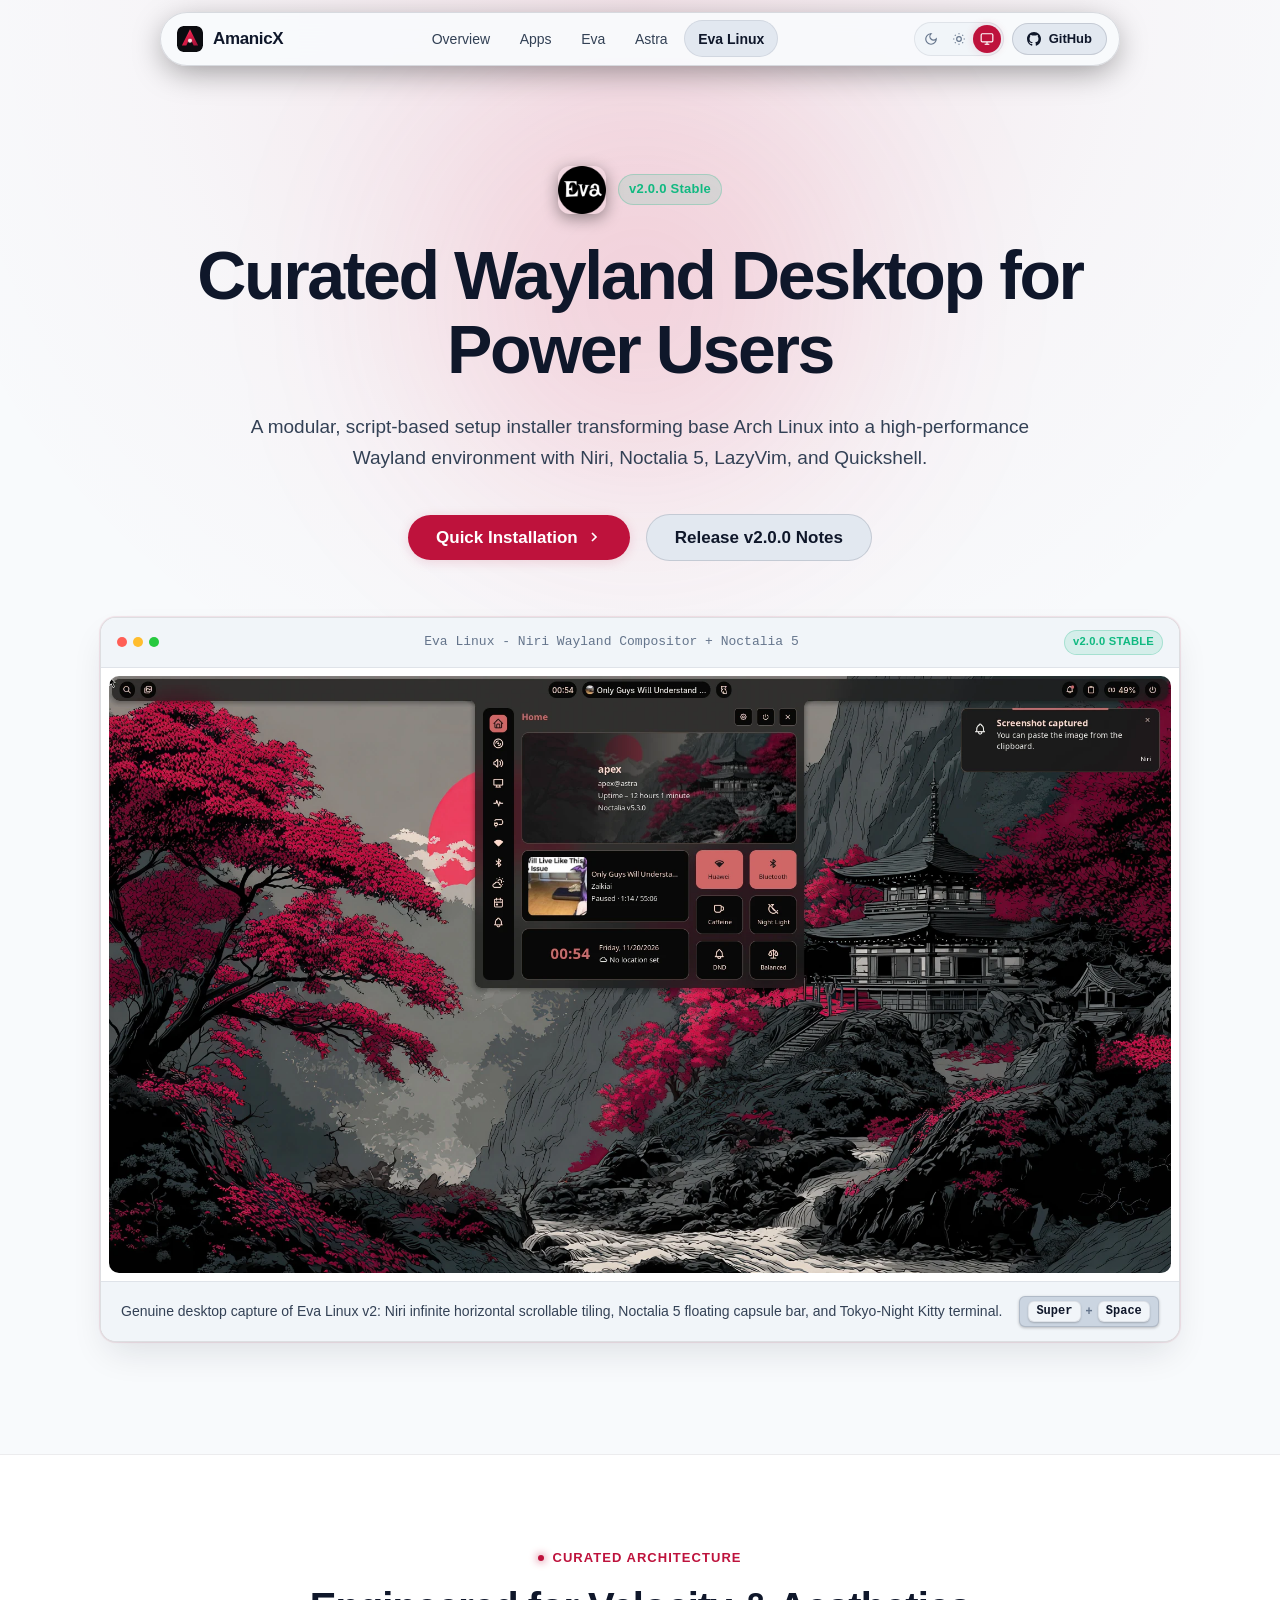
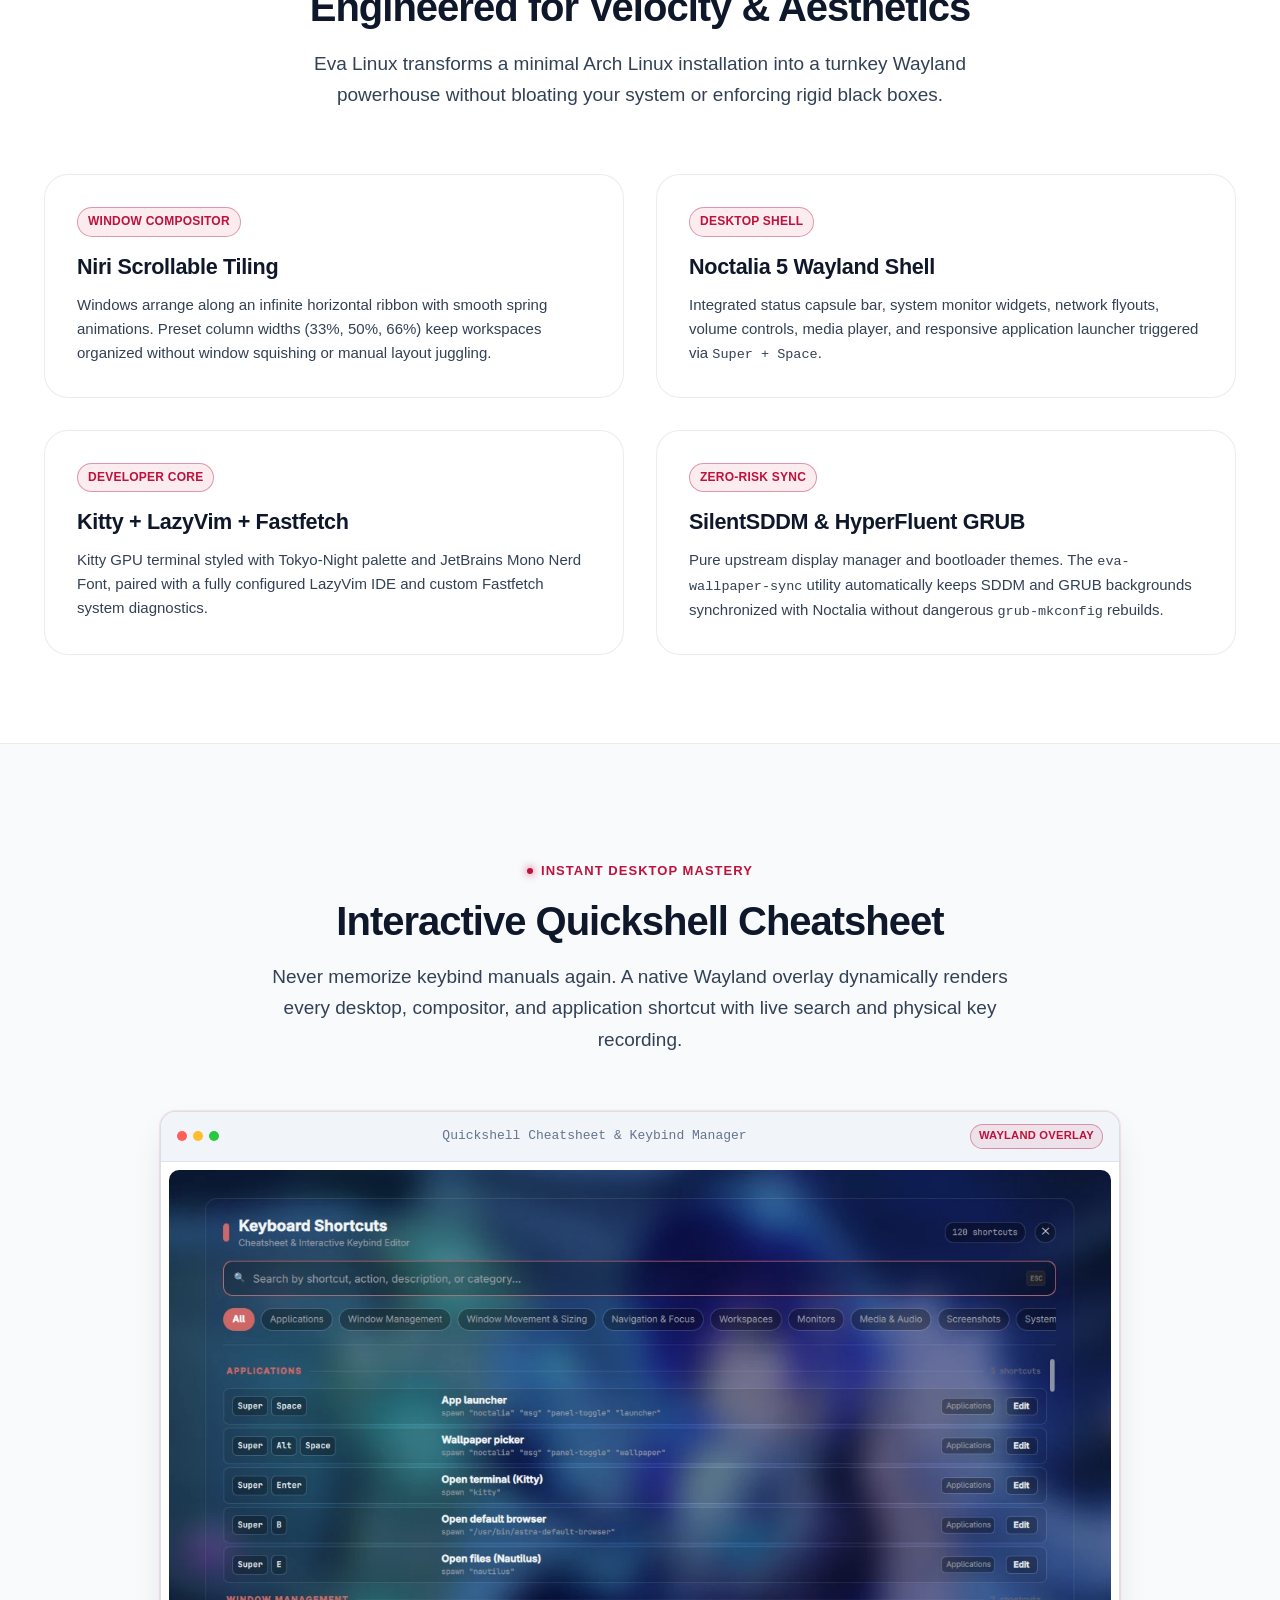
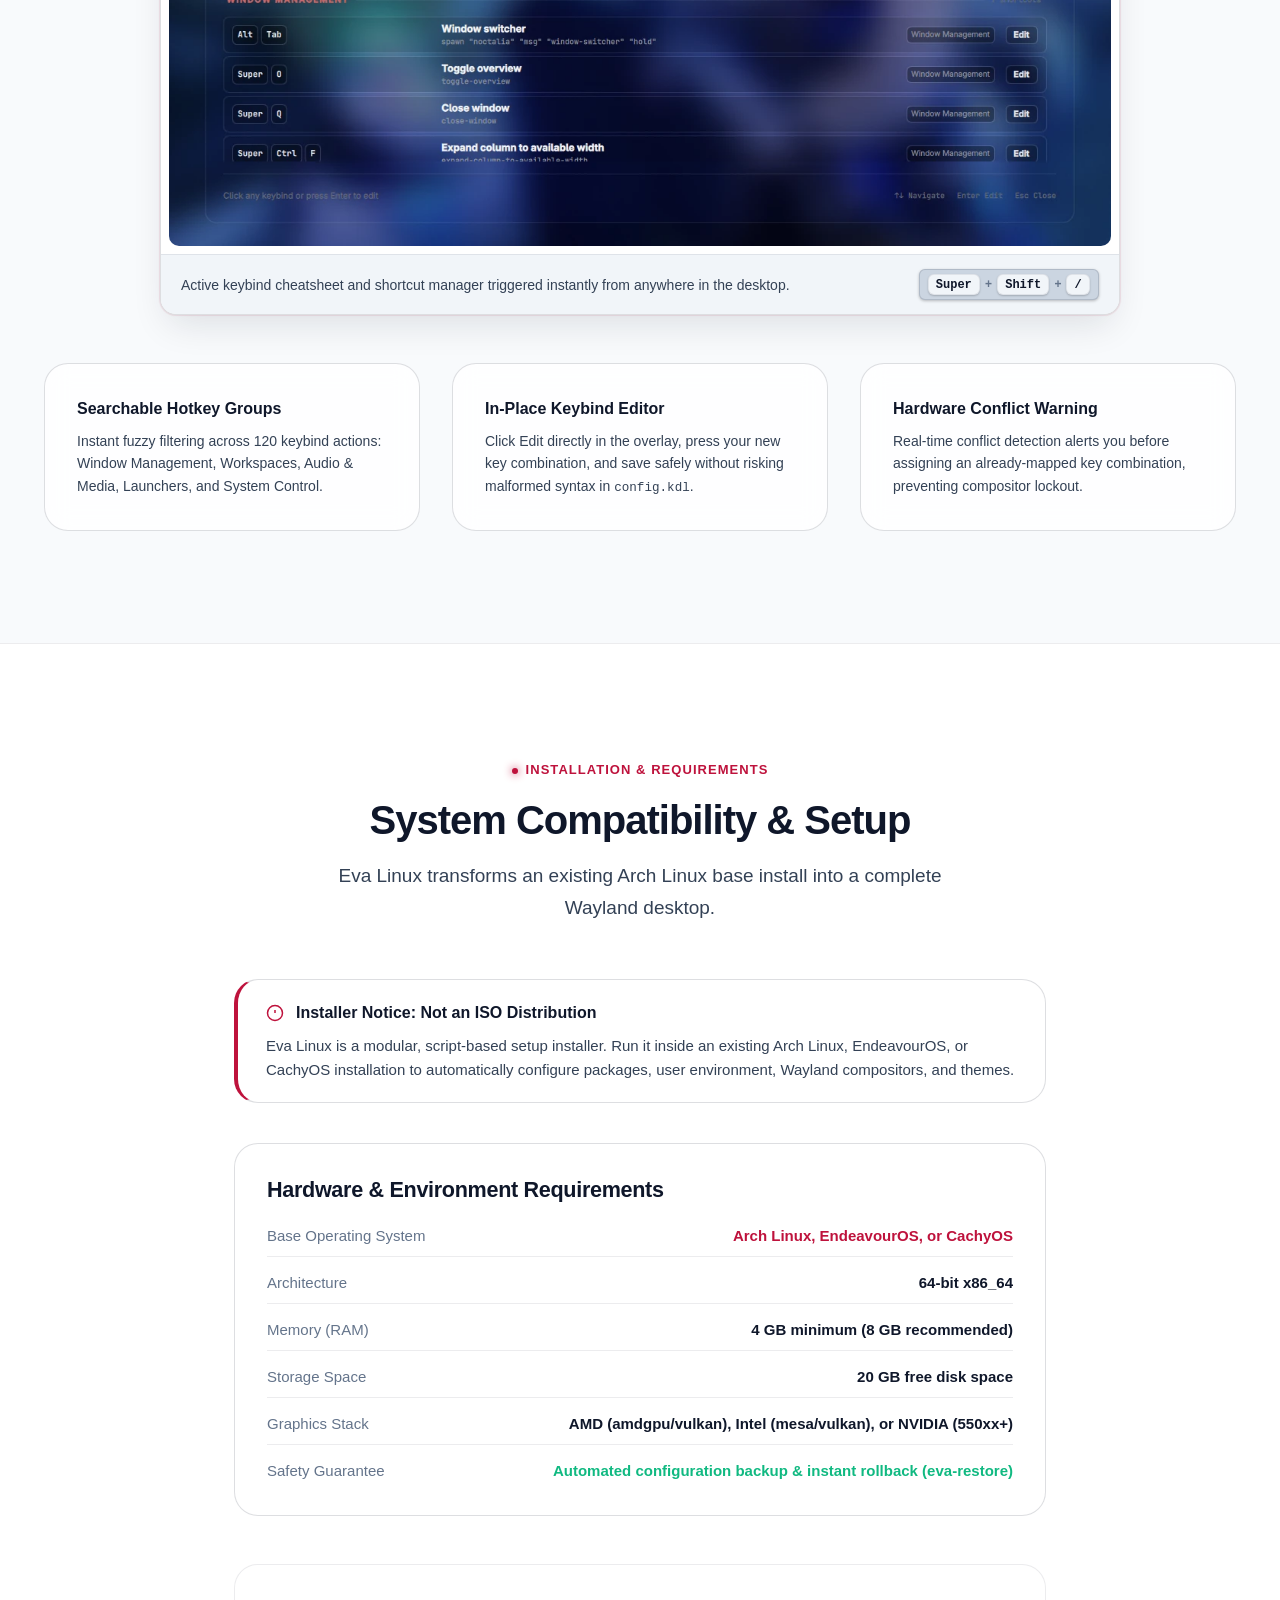
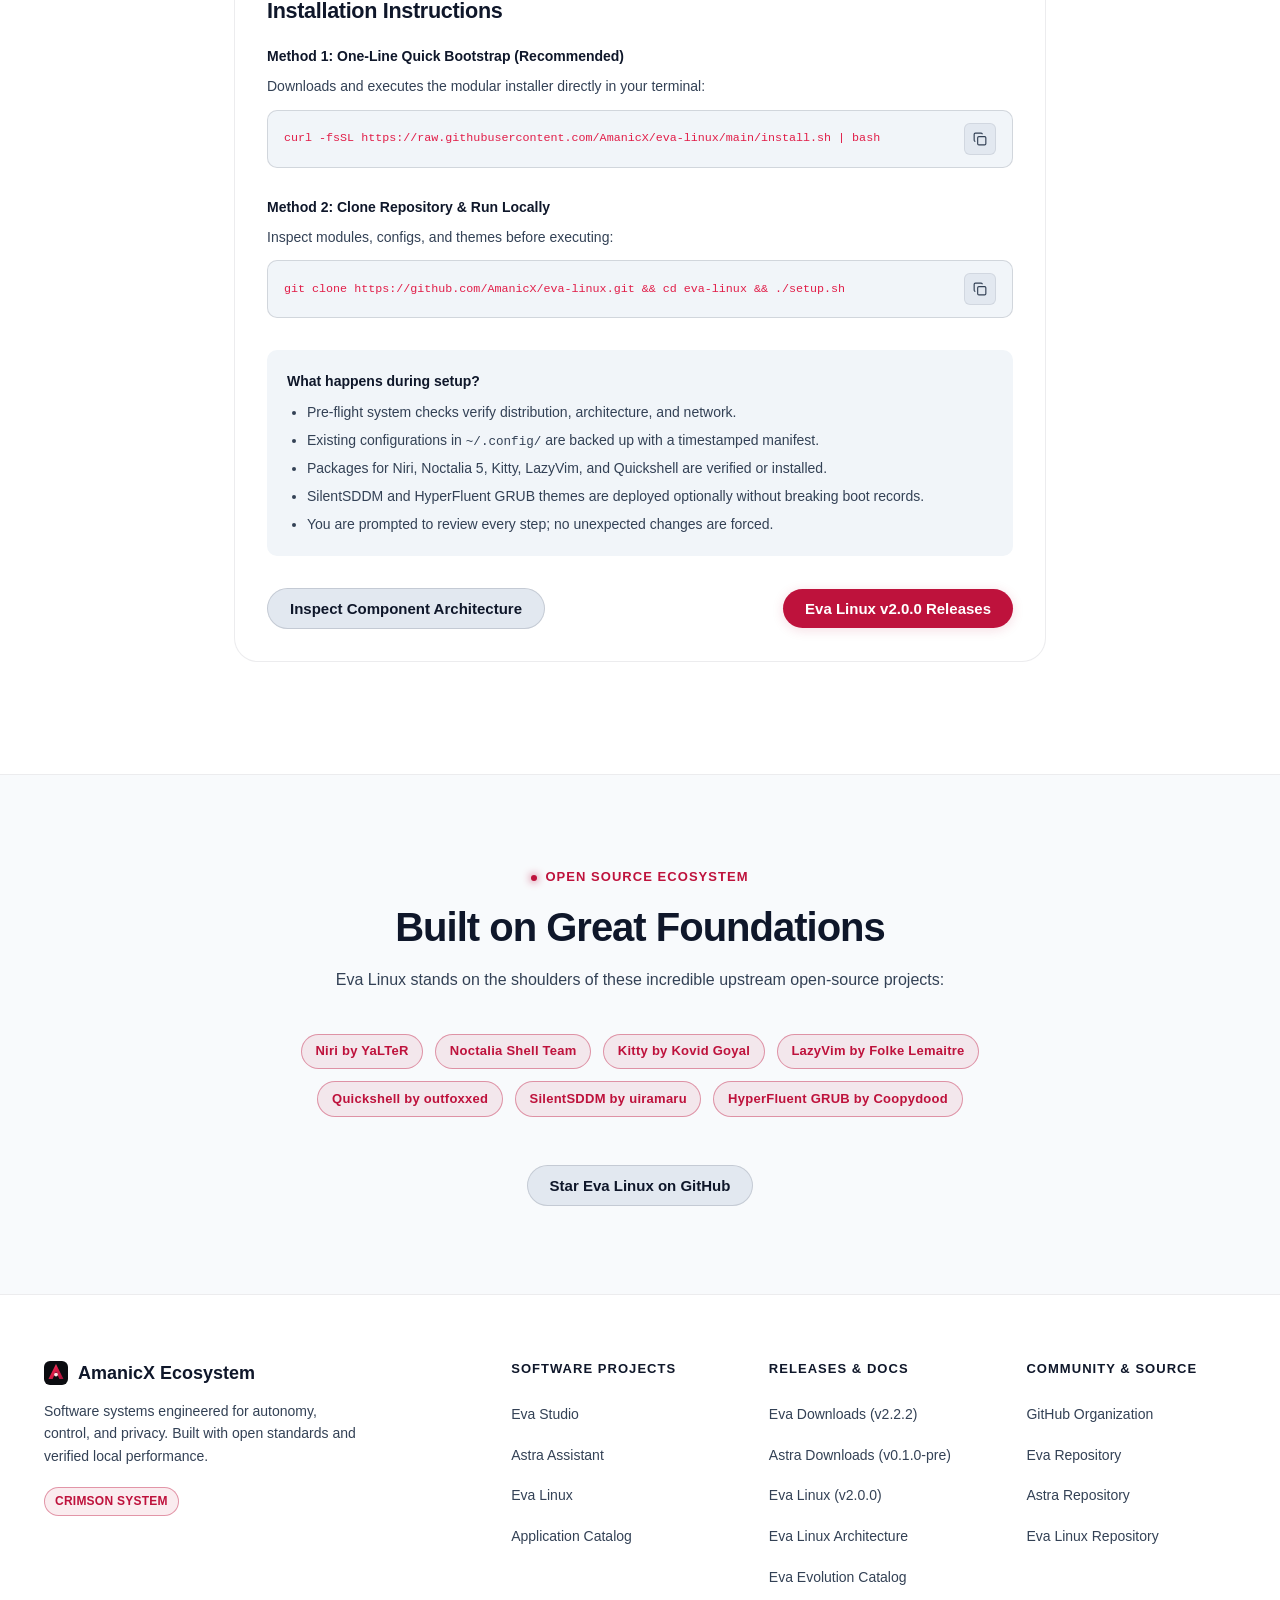
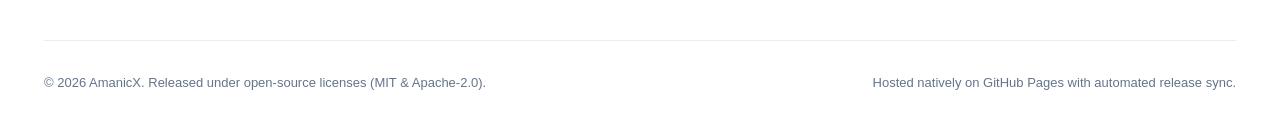
==== commit 0daae6f4: "feat(website): responsive navigation drawer, fluid typography, and mobile layout refinements" ====
--- a/index.html
+++ b/index.html
@@ -4,19 +4,19 @@
   <meta charset="utf-8">
   <meta name="viewport" content="width=device-width, initial-scale=1, viewport-fit=cover">
   <title>Eva Linux - Curated Wayland Desktop for Power Users | AmanicX</title>
-  <meta name="description" content="Eva Linux is a modular, script-based desktop setup installer (targeting Arch Linux / x86_64) — NOT an ISO. It transforms an existing Arch Linux base into a coherent, high-performance workstation pairing Niri's scrollable tiling compositor with the Noctalia 5 shell, seeded Kitty GPU terminal, pre-configured LazyVim, pure upstream SilentSDDM, pure upstream HyperFluent GRUB, live Quickshell keybinding cheatsheet, and zero-risk bootloader wallpaper synchronization.">
+  <meta name="description" content="Eva Linux is a modular, script-based desktop setup installer (targeting Arch Linux / x86_64) - NOT an ISO. It transforms an existing Arch Linux base into a coherent, high-performance workstation pairing Niri's scrollable tiling compositor with the Noctalia 5 shell, seeded Kitty GPU terminal, pre-configured LazyVim, pure upstream SilentSDDM, pure upstream HyperFluent GRUB, live Quickshell keybinding cheatsheet, and zero-risk bootloader wallpaper synchronization.">
   <link rel="canonical" href="https://amanicx.github.io/eva-linux/">
   <meta name="theme-color" content="#0B0D12">
 
   <!-- OpenGraph -->
   <meta property="og:title" content="Eva Linux - Curated Wayland Desktop for Power Users | AmanicX">
-  <meta property="og:description" content="Eva Linux is a modular, script-based desktop setup installer (targeting Arch Linux / x86_64) — NOT an ISO. It transforms an existing Arch Linux base into a coherent, high-performance workstation pairing Niri's scrollable tiling compositor with the Noctalia 5 shell, seeded Kitty GPU terminal, pre-configured LazyVim, pure upstream SilentSDDM, pure upstream HyperFluent GRUB, live Quickshell keybinding cheatsheet, and zero-risk bootloader wallpaper synchronization.">
+  <meta property="og:description" content="Eva Linux is a modular, script-based desktop setup installer (targeting Arch Linux / x86_64) - NOT an ISO. It transforms an existing Arch Linux base into a coherent, high-performance workstation pairing Niri's scrollable tiling compositor with the Noctalia 5 shell, seeded Kitty GPU terminal, pre-configured LazyVim, pure upstream SilentSDDM, pure upstream HyperFluent GRUB, live Quickshell keybinding cheatsheet, and zero-risk bootloader wallpaper synchronization.">
   <meta property="og:type" content="website">
   <meta property="og:url" content="https://amanicx.github.io/eva-linux/">
   <meta property="og:image" content="https://amanicx.github.io/eva-linux/assets/screenshot-desktop.jpg">
   <meta name="twitter:card" content="summary_large_image">
   <meta name="twitter:title" content="Eva Linux - Curated Wayland Desktop for Power Users | AmanicX">
-  <meta name="twitter:description" content="Eva Linux is a modular, script-based desktop setup installer (targeting Arch Linux / x86_64) — NOT an ISO. It transforms an existing Arch Linux base into a coherent, high-performance workstation pairing Niri's scrollable tiling compositor with the Noctalia 5 shell, seeded Kitty GPU terminal, pre-configured LazyVim, pure upstream SilentSDDM, pure upstream HyperFluent GRUB, live Quickshell keybinding cheatsheet, and zero-risk bootloader wallpaper synchronization.">
+  <meta name="twitter:description" content="Eva Linux is a modular, script-based desktop setup installer (targeting Arch Linux / x86_64) - NOT an ISO. It transforms an existing Arch Linux base into a coherent, high-performance workstation pairing Niri's scrollable tiling compositor with the Noctalia 5 shell, seeded Kitty GPU terminal, pre-configured LazyVim, pure upstream SilentSDDM, pure upstream HyperFluent GRUB, live Quickshell keybinding cheatsheet, and zero-risk bootloader wallpaper synchronization.">
   <meta name="twitter:image" content="https://amanicx.github.io/eva-linux/assets/screenshot-desktop.jpg">
 
   <!-- Favicon -->
@@ -48,7 +48,7 @@
     <header class="nav-bar">
       <a href="../" class="nav-brand" aria-label="AmanicX Ecosystem Home">
         <img class="nav-brand-mark" src="../shared/assets/favicon.svg" alt="AmanicX" width="26" height="26">
-        <span>AmanicX</span>
+        <span class="nav-brand-text">AmanicX</span>
       </a>
 
       <nav class="nav-links" aria-label="Main Navigation">
@@ -72,12 +72,110 @@
           </button>
         </div>
 
-        <a href="https://github.com/AmanicX" target="_blank" rel="noopener noreferrer" class="btn btn-sm btn-secondary" aria-label="GitHub Profile">
+        <a href="https://github.com/AmanicX" target="_blank" rel="noopener noreferrer" class="btn btn-sm btn-secondary nav-github" aria-label="GitHub Profile">
           <svg width="14" height="14" viewBox="0 0 24 24" fill="currentColor"><path d="M12 0c-6.626 0-12 5.373-12 12 0 5.302 3.438 9.8 8.207 11.387.599.111.793-.261.793-.577v-2.234c-3.338.726-4.033-1.416-4.033-1.416-.546-1.387-1.333-1.756-1.333-1.756-1.089-.745.083-.729.083-.729 1.205.084 1.839 1.237 1.839 1.237 1.07 1.834 2.807 1.304 3.492.997.107-.775.418-1.305.762-1.604-2.665-.305-5.467-1.334-5.467-5.931 0-1.311.469-2.381 1.236-3.221-.124-.303-.535-1.524.117-3.176 0 0 1.008-.322 3.301 1.23.957-.266 1.983-.399 3.003-.404 1.02.005 2.047.138 3.006.404 2.291-1.552 3.297-1.23 3.297-1.23.653 1.653.242 2.874.118 3.176.77.84 1.235 1.911 1.235 3.221 0 4.609-2.807 5.624-5.479 5.921.43.372.823 1.102.823 2.222v3.293c0 .319.192.694.801.576 4.765-1.589 8.199-6.086 8.199-11.386 0-6.627-5.373-12-12-12z"/></svg>
           <span>GitHub</span>
         </a>
+
+        <!-- Mobile Navigation Hamburger Toggle Button -->
+        <button type="button" class="nav-toggle-btn" aria-label="Toggle mobile menu" aria-expanded="false" aria-controls="mobile-nav-drawer">
+          <span class="nav-toggle-icon">
+            <span class="bar bar-1"></span>
+            <span class="bar bar-2"></span>
+            <span class="bar bar-3"></span>
+          </span>
+        </button>
       </div>
     </header>
+
+    <!-- Full-Screen Glassmorphic Mobile Drawer -->
+    <div id="mobile-nav-drawer" class="mobile-drawer" role="dialog" aria-modal="true" aria-label="Mobile Navigation" hidden>
+      <div class="mobile-drawer-backdrop" data-action="close-menu"></div>
+      <div class="mobile-drawer-content">
+        <div class="mobile-drawer-header">
+          <div class="nav-brand">
+            <img class="nav-brand-mark" src="../shared/assets/favicon.svg" alt="AmanicX" width="24" height="24">
+            <span class="nav-brand-text">AmanicX</span>
+          </div>
+          <button type="button" class="mobile-drawer-close" aria-label="Close navigation" data-action="close-menu">
+            <svg width="20" height="20" viewBox="0 0 24 24" fill="none" stroke="currentColor" stroke-width="2.5"><line x1="18" y1="6" x2="6" y2="18"/><line x1="6" y1="6" x2="18" y2="18"/></svg>
+          </button>
+        </div>
+
+        <div class="mobile-drawer-body">
+          <div class="mobile-drawer-section-label">ECOSYSTEM DIRECTORY</div>
+          <nav class="mobile-nav-links">
+            <a href="../" class="mobile-nav-link ">
+              <div class="mobile-nav-icon">
+                <svg width="18" height="18" viewBox="0 0 24 24" fill="none" stroke="currentColor" stroke-width="2"><path d="m3 9 9-7 9 7v11a2 2 0 0 1-2 2H5a2 2 0 0 1-2-2z"/><polyline points="9 22 9 12 15 12 15 22"/></svg>
+              </div>
+              <div class="mobile-nav-text">
+                <span class="mobile-nav-title">Overview</span>
+                <span class="mobile-nav-desc">Ecosystem hub and flagship software</span>
+              </div>
+              <svg class="mobile-nav-chevron" width="16" height="16" viewBox="0 0 24 24" fill="none" stroke="currentColor" stroke-width="2.5"><path d="m9 18 6-6-6-6"/></svg>
+            </a>
+
+            <a href="../apps/" class="mobile-nav-link ">
+              <div class="mobile-nav-icon">
+                <svg width="18" height="18" viewBox="0 0 24 24" fill="none" stroke="currentColor" stroke-width="2"><rect width="7" height="7" x="3" y="3" rx="1"/><rect width="7" height="7" x="14" y="3" rx="1"/><rect width="7" height="7" x="14" y="14" rx="1"/><rect width="7" height="7" x="3" y="14" rx="1"/></svg>
+              </div>
+              <div class="mobile-nav-text">
+                <span class="mobile-nav-title">Application Catalog</span>
+                <span class="mobile-nav-desc">Searchable registry and platform releases</span>
+              </div>
+              <svg class="mobile-nav-chevron" width="16" height="16" viewBox="0 0 24 24" fill="none" stroke="currentColor" stroke-width="2.5"><path d="m9 18 6-6-6-6"/></svg>
+            </a>
+
+            <a href="../eva/" class="mobile-nav-link ">
+              <div class="mobile-nav-icon">
+                <svg width="18" height="18" viewBox="0 0 24 24" fill="none" stroke="currentColor" stroke-width="2"><path d="M21 15a2 2 0 0 1-2 2H7l-4 4V5a2 2 0 0 1 2-2h14a2 2 0 0 1 2 2z"/></svg>
+              </div>
+              <div class="mobile-nav-text">
+                <span class="mobile-nav-title">Eva AI Studio</span>
+                <span class="mobile-nav-desc">Private AI character conversation studio</span>
+              </div>
+              <svg class="mobile-nav-chevron" width="16" height="16" viewBox="0 0 24 24" fill="none" stroke="currentColor" stroke-width="2.5"><path d="m9 18 6-6-6-6"/></svg>
+            </a>
+
+            <a href="../astra/" class="mobile-nav-link ">
+              <div class="mobile-nav-icon">
+                <svg width="18" height="18" viewBox="0 0 24 24" fill="none" stroke="currentColor" stroke-width="2"><circle cx="12" cy="12" r="10"/><path d="m10 15 5-3-5-3v6Z"/></svg>
+              </div>
+              <div class="mobile-nav-text">
+                <span class="mobile-nav-title">Astra Assistant</span>
+                <span class="mobile-nav-desc">Permission-gated desktop assistant & automation</span>
+              </div>
+              <svg class="mobile-nav-chevron" width="16" height="16" viewBox="0 0 24 24" fill="none" stroke="currentColor" stroke-width="2.5"><path d="m9 18 6-6-6-6"/></svg>
+            </a>
+
+            <a href="../eva-linux/" class="mobile-nav-link active">
+              <div class="mobile-nav-icon">
+                <svg width="18" height="18" viewBox="0 0 24 24" fill="none" stroke="currentColor" stroke-width="2"><rect width="20" height="14" x="2" y="3" rx="2"/><line x1="8" x2="16" y1="21" y2="21"/><line x1="12" x2="12" y1="17" y2="21"/></svg>
+              </div>
+              <div class="mobile-nav-text">
+                <span class="mobile-nav-title">Eva Linux</span>
+                <span class="mobile-nav-desc">Curated Arch Linux distribution</span>
+              </div>
+              <svg class="mobile-nav-chevron" width="16" height="16" viewBox="0 0 24 24" fill="none" stroke="currentColor" stroke-width="2.5"><path d="m9 18 6-6-6-6"/></svg>
+            </a>
+          </nav>
+
+          <div class="mobile-drawer-section-label" style="margin-top:1.5rem;">QUICK ACTIONS</div>
+          <div class="mobile-drawer-actions">
+            <a href="https://github.com/AmanicX" target="_blank" rel="noopener noreferrer" class="btn btn-secondary mobile-action-btn">
+              <svg width="16" height="16" viewBox="0 0 24 24" fill="currentColor"><path d="M12 0c-6.626 0-12 5.373-12 12 0 5.302 3.438 9.8 8.207 11.387.599.111.793-.261.793-.577v-2.234c-3.338.726-4.033-1.416-4.033-1.416-.546-1.387-1.333-1.756-1.333-1.756-1.089-.745.083-.729.083-.729 1.205.084 1.839 1.237 1.839 1.237 1.07 1.834 2.807 1.304 3.492.997.107-.775.418-1.305.762-1.604-2.665-.305-5.467-1.334-5.467-5.931 0-1.311.469-2.381 1.236-3.221-.124-.303-.535-1.524.117-3.176 0 0 1.008-.322 3.301 1.23.957-.266 1.983-.399 3.003-.404 1.02.005 2.047.138 3.006.404 2.291-1.552 3.297-1.23 3.297-1.23.653 1.653.242 2.874.118 3.176.77.84 1.235 1.911 1.235 3.221 0 4.609-2.807 5.624-5.479 5.921.43.372.823 1.102.823 2.222v3.293c0 .319.192.694.801.576 4.765-1.589 8.199-6.086 8.199-11.386 0-6.627-5.373-12-12-12z"/></svg>
+              <span>GitHub Organization Profile</span>
+            </a>
+          </div>
+
+          <div class="mobile-drawer-footer">
+            <span class="badge badge-dev">AMANICX ECOSYSTEM</span>
+            <span style="font-size:0.75rem; color:var(--text-muted);">v2.2 &bull; Open Source</span>
+          </div>
+        </div>
+      </div>
+    </div>
   </div>
 
 
@@ -97,7 +195,7 @@
         A modular, script-based setup installer transforming base Arch Linux into a high-performance Wayland environment with Niri, Noctalia 5, LazyVim, and Quickshell.
       </p>
 
-      <div class="reveal delay-300" style="display:flex; justify-content:center; gap:1rem; flex-wrap:wrap; margin-bottom:4rem;">
+      <div class="hero-actions reveal delay-300">
         <a href="#install" class="btn btn-lg btn-primary">
           <span>Quick Installation</span>
           <svg width="16" height="16" viewBox="0 0 24 24" fill="none" stroke="currentColor" stroke-width="2.5"><path d="m9 18 6-6-6-6"/></svg>
--- a/shared/styles/design-system.css
+++ b/shared/styles/design-system.css
@@ -304,13 +304,51 @@
 }
 
 .section {
-  padding: 6rem 0;
+  padding: 5.5rem 0;
   position: relative;
 }
 
 .section-lg {
-  padding: 8rem 0;
+  padding: 7rem 0;
   position: relative;
+}
+
+/* Responsive spacing */
+@media (max-width: 860px) {
+  .section {
+    padding: 4rem 0;
+  }
+  .section-lg {
+    padding: 5rem 0;
+  }
+}
+
+@media (max-width: 640px) {
+  .container,
+  .container-wide,
+  .container-narrow {
+    padding: 0 1rem;
+  }
+  .section {
+    padding: 3.25rem 0;
+  }
+  .section-lg {
+    padding: 4rem 0;
+  }
+}
+
+@media (max-width: 380px) {
+  .container,
+  .container-wide,
+  .container-narrow {
+    padding: 0 0.75rem;
+  }
+  .section {
+    padding: 2.75rem 0;
+  }
+  .section-lg {
+    padding: 3.25rem 0;
+  }
 }
 
 /* --------------------------------------------------------------------------
@@ -339,33 +377,36 @@
 }
 
 .title-display {
-  font-size: clamp(2.5rem, 5.5vw, 4.5rem);
+  font-size: clamp(1.85rem, 5.5vw + 0.2rem, 4.25rem);
   font-weight: 700;
-  line-height: 1.08;
+  line-height: 1.1;
   letter-spacing: -0.035em;
   color: var(--text-primary);
+  overflow-wrap: break-word;
 }
 
 .title-section {
-  font-size: clamp(1.875rem, 3.5vw, 2.75rem);
+  font-size: clamp(1.45rem, 3.2vw + 0.3rem, 2.5rem);
   font-weight: 700;
-  line-height: 1.15;
+  line-height: 1.18;
   letter-spacing: -0.025em;
   color: var(--text-primary);
+  overflow-wrap: break-word;
 }
 
 .title-card {
-  font-size: 1.25rem;
+  font-size: clamp(1.125rem, 1.8vw, 1.35rem);
   font-weight: 600;
   line-height: 1.3;
   letter-spacing: -0.015em;
   color: var(--text-primary);
+  overflow-wrap: break-word;
 }
 
 .lead {
-  font-size: clamp(1.0625rem, 1.8vw, 1.25rem);
+  font-size: clamp(0.9375rem, 1.2vw + 0.4rem, 1.1875rem);
   color: var(--text-secondary);
-  line-height: 1.6;
+  line-height: 1.65;
   max-width: 680px;
 }
 
@@ -438,12 +479,12 @@
 }
 
 /* --------------------------------------------------------------------------
-   GLOBAL FLOATING NAVIGATION (NEXORA-STYLE)
+   GLOBAL FLOATING NAVIGATION & MOBILE DRAWER (NEXORA-STYLE)
    -------------------------------------------------------------------------- */
 .nav-wrapper {
   position: sticky;
-  top: 1rem;
-  z-index: 100;
+  top: 0.75rem;
+  z-index: 1000;
   width: 100%;
   display: flex;
   justify-content: center;
@@ -457,7 +498,7 @@
   align-items: center;
   justify-content: space-between;
   gap: 1.25rem;
-  padding: 0.5rem 0.75rem 0.5rem 1rem;
+  padding: 0.45rem 0.75rem 0.45rem 1rem;
   border-radius: var(--radius-full);
   background: var(--bg-surface-glass-heavy);
   backdrop-filter: blur(16px);
@@ -481,12 +522,15 @@
   font-size: 1.0625rem;
   color: var(--text-primary);
   letter-spacing: -0.02em;
+  white-space: nowrap;
+  flex-shrink: 0;
 }
 
 .nav-brand-mark {
   width: 26px;
   height: 26px;
   border-radius: 6px;
+  flex-shrink: 0;
 }
 
 .nav-links {
@@ -502,6 +546,7 @@
   padding: 0.4rem 0.8rem;
   border-radius: var(--radius-full);
   transition: all var(--duration-fast) ease;
+  white-space: nowrap;
 }
 
 .nav-link:hover {
@@ -520,6 +565,7 @@
   display: flex;
   align-items: center;
   gap: 0.5rem;
+  flex-shrink: 0;
 }
 
 /* Theme Switcher Button Group */
@@ -552,6 +598,346 @@
   background: var(--accent-primary);
   color: #FFFFFF;
   box-shadow: 0 0 10px var(--accent-glow);
+}
+
+/* Mobile Hamburger Toggle Button */
+.nav-toggle-btn {
+  display: none;
+  align-items: center;
+  justify-content: center;
+  width: 38px;
+  height: 38px;
+  min-width: 38px;
+  min-height: 38px;
+  border-radius: var(--radius-full);
+  background: var(--bg-surface-1);
+  border: 1px solid var(--border-medium);
+  color: var(--text-primary);
+  cursor: pointer;
+  transition: all var(--duration-fast) ease;
+  position: relative;
+  padding: 0;
+}
+
+.nav-toggle-btn:hover {
+  background: var(--accent-surface);
+  border-color: var(--accent-primary);
+}
+
+.nav-toggle-icon {
+  width: 18px;
+  height: 14px;
+  position: relative;
+  display: flex;
+  flex-direction: column;
+  justify-content: space-between;
+}
+
+.nav-toggle-icon .bar {
+  display: block;
+  width: 100%;
+  height: 2px;
+  background-color: var(--text-primary);
+  border-radius: 2px;
+  transition: transform 0.25s var(--ease-out-cubic), opacity 0.2s ease, background-color 0.2s ease;
+  transform-origin: center;
+}
+
+/* Morph Hamburger to X when open */
+.nav-toggle-btn[aria-expanded="true"] .bar-1 {
+  transform: translateY(6px) rotate(45deg);
+  background-color: var(--accent-primary);
+}
+
+.nav-toggle-btn[aria-expanded="true"] .bar-2 {
+  opacity: 0;
+  transform: scaleX(0);
+}
+
+.nav-toggle-btn[aria-expanded="true"] .bar-3 {
+  transform: translateY(-6px) rotate(-45deg);
+  background-color: var(--accent-primary);
+}
+
+/* Mobile Drawer Styles */
+.mobile-drawer {
+  position: fixed;
+  inset: 0;
+  z-index: 2000;
+  pointer-events: none;
+  opacity: 0;
+  visibility: hidden;
+  transition: opacity 0.3s var(--ease-out-cubic), visibility 0.3s ease;
+}
+
+.mobile-drawer.is-open {
+  pointer-events: auto;
+  opacity: 1;
+  visibility: visible;
+}
+
+.mobile-drawer-backdrop {
+  position: absolute;
+  inset: 0;
+  background: rgba(4, 6, 9, 0.78);
+  backdrop-filter: blur(8px);
+  -webkit-backdrop-filter: blur(8px);
+}
+
+.mobile-drawer-content {
+  position: absolute;
+  top: 0;
+  right: 0;
+  bottom: 0;
+  width: 100%;
+  max-width: 380px;
+  background: var(--bg-surface-0);
+  border-left: 1px solid var(--border-medium);
+  box-shadow: -10px 0 40px rgba(0, 0, 0, 0.6);
+  display: flex;
+  flex-direction: column;
+  transform: translateX(100%);
+  transition: transform 0.35s var(--ease-out-cubic);
+  overflow-y: auto;
+  -webkit-overflow-scrolling: touch;
+}
+
+.mobile-drawer.is-open .mobile-drawer-content {
+  transform: translateX(0);
+}
+
+.mobile-drawer-header {
+  padding: 1.25rem 1.5rem;
+  display: flex;
+  align-items: center;
+  justify-content: space-between;
+  border-bottom: 1px solid var(--border-subtle);
+  background: var(--bg-surface-1);
+}
+
+.mobile-drawer-close {
+  display: flex;
+  align-items: center;
+  justify-content: center;
+  width: 38px;
+  height: 38px;
+  border-radius: var(--radius-full);
+  background: var(--bg-surface-2);
+  border: 1px solid var(--border-subtle);
+  color: var(--text-secondary);
+  cursor: pointer;
+  transition: all var(--duration-fast) ease;
+}
+
+.mobile-drawer-close:hover {
+  color: var(--accent-primary);
+  background: var(--accent-surface);
+  border-color: var(--accent-border);
+}
+
+.mobile-drawer-body {
+  padding: 1.5rem;
+  display: flex;
+  flex-direction: column;
+  gap: 1.25rem;
+  flex: 1;
+}
+
+.mobile-drawer-section-label {
+  font-size: 0.6875rem;
+  font-weight: 700;
+  letter-spacing: 0.1em;
+  text-transform: uppercase;
+  color: var(--text-muted);
+}
+
+.mobile-nav-links {
+  display: flex;
+  flex-direction: column;
+  gap: 0.5rem;
+}
+
+.mobile-nav-link {
+  display: flex;
+  align-items: center;
+  gap: 0.875rem;
+  padding: 0.75rem 1rem;
+  border-radius: var(--radius-lg);
+  background: var(--bg-surface-1);
+  border: 1px solid var(--border-subtle);
+  color: var(--text-primary);
+  transition: all var(--duration-fast) ease;
+  min-height: 52px;
+}
+
+.mobile-nav-link:hover {
+  background: var(--bg-surface-2);
+  border-color: var(--border-strong);
+  transform: translateX(2px);
+}
+
+.mobile-nav-link.active {
+  background: var(--accent-surface);
+  border-color: var(--accent-border);
+  box-shadow: 0 0 12px var(--accent-glow);
+}
+
+.mobile-nav-link.active .mobile-nav-title {
+  color: var(--accent-primary);
+  font-weight: 700;
+}
+
+.mobile-nav-icon {
+  width: 34px;
+  height: 34px;
+  border-radius: var(--radius-md);
+  background: var(--bg-surface-2);
+  border: 1px solid var(--border-subtle);
+  display: flex;
+  align-items: center;
+  justify-content: center;
+  color: var(--accent-primary);
+  flex-shrink: 0;
+}
+
+.mobile-nav-text {
+  display: flex;
+  flex-direction: column;
+  gap: 0.15rem;
+  flex: 1;
+  min-width: 0;
+}
+
+.mobile-nav-title {
+  font-size: 0.9375rem;
+  font-weight: 600;
+  color: var(--text-primary);
+}
+
+.mobile-nav-desc {
+  font-size: 0.75rem;
+  color: var(--text-muted);
+  white-space: nowrap;
+  overflow: hidden;
+  text-overflow: ellipsis;
+}
+
+.mobile-nav-chevron {
+  color: var(--text-muted);
+  flex-shrink: 0;
+}
+
+.mobile-action-btn {
+  width: 100%;
+  justify-content: center;
+  padding: 0.75rem 1rem;
+  min-height: 44px;
+}
+
+.mobile-drawer-footer {
+  margin-top: auto;
+  padding-top: 1.5rem;
+  border-top: 1px solid var(--border-subtle);
+  display: flex;
+  align-items: center;
+  justify-content: space-between;
+}
+
+/* Prevent body scrolling when mobile drawer is open */
+body.menu-open {
+  overflow: hidden !important;
+  touch-action: none;
+}
+
+/* --------------------------------------------------------------------------
+   HERO ACTIONS & LIVE TICKER
+   -------------------------------------------------------------------------- */
+.hero-actions {
+  display: flex;
+  align-items: center;
+  justify-content: center;
+  gap: 1rem;
+  flex-wrap: wrap;
+  margin-bottom: 3.5rem;
+}
+
+@media (max-width: 540px) {
+  .hero-actions {
+    flex-direction: column;
+    width: 100%;
+    gap: 0.75rem;
+    margin-bottom: 2.5rem;
+  }
+  .hero-actions .btn {
+    width: 100%;
+    max-width: 340px;
+    justify-content: center;
+    min-height: 48px;
+    padding: 0.75rem 1.25rem;
+  }
+}
+
+.live-ticker {
+  display: inline-flex;
+  align-items: center;
+  gap: 1.25rem;
+  padding: 0.75rem 1.5rem;
+  border-radius: var(--radius-full);
+  max-width: 100%;
+}
+
+.live-ticker-badge {
+  display: flex;
+  align-items: center;
+  gap: 0.5rem;
+  font-size: 0.8125rem;
+  font-weight: 700;
+  color: var(--accent-primary);
+  letter-spacing: 0.05em;
+  flex-shrink: 0;
+}
+
+.live-ticker-sep {
+  height: 14px;
+  width: 1px;
+  background: var(--border-subtle);
+  flex-shrink: 0;
+}
+
+.live-ticker-content {
+  font-size: 0.875rem;
+  color: var(--text-secondary);
+  display: flex;
+  align-items: center;
+  gap: 1.25rem;
+  white-space: nowrap;
+}
+
+@media (max-width: 680px) {
+  .live-ticker {
+    flex-direction: column;
+    align-items: center;
+    gap: 0.5rem;
+    padding: 0.875rem 1.25rem;
+    border-radius: var(--radius-lg);
+    width: 100%;
+    max-width: 360px;
+    margin: 0 auto;
+    text-align: center;
+  }
+  .live-ticker-sep {
+    display: none;
+  }
+  .live-ticker-content {
+    flex-direction: column;
+    gap: 0.35rem;
+    white-space: normal;
+    font-size: 0.8125rem;
+    line-height: 1.4;
+  }
+  .live-ticker-content .ticker-bullet {
+    display: none;
+  }
 }
 
 /* --------------------------------------------------------------------------
@@ -565,6 +951,20 @@
   transition: all var(--duration-base) var(--ease-out-cubic);
   position: relative;
   overflow: hidden;
+}
+
+@media (max-width: 768px) {
+  .card {
+    padding: 1.5rem;
+    border-radius: var(--radius-lg);
+  }
+}
+
+@media (max-width: 480px) {
+  .card {
+    padding: 1.15rem;
+    border-radius: var(--radius-md);
+  }
 }
 
 .card-filter,
@@ -819,7 +1219,7 @@
 }
 
 /* --------------------------------------------------------------------------
-   BALANCED LAYOUT GRIDS (ZERO WASTED SPACE)
+   BALANCED LAYOUT GRIDS & RESPONSIVE CONTAINERS
    -------------------------------------------------------------------------- */
 .grid-2x2 {
   display: grid;
@@ -839,6 +1239,59 @@
   gap: 1.5rem;
 }
 
+.grid-2col-responsive {
+  display: grid;
+  grid-template-columns: repeat(2, 1fr);
+  gap: 2rem;
+}
+
+/* Catalog Filter Controls Grid */
+.catalog-filters-grid {
+  display: grid;
+  grid-template-columns: 2fr 1fr 1fr;
+  gap: 1rem;
+  align-items: center;
+}
+
+/* Catalog Project Card Split */
+.catalog-project-card {
+  display: grid;
+  grid-template-columns: 1.15fr 1.85fr;
+  gap: 2.5rem;
+  align-items: flex-start;
+  padding: 2rem;
+}
+
+/* Eva Studio Tab Layout */
+.studio-tab-layout {
+  display: grid;
+  grid-template-columns: 1fr 1fr;
+  gap: 3rem;
+  align-items: center;
+}
+
+/* Mockup Stats Grid */
+.mockup-stats-grid {
+  display: grid;
+  grid-template-columns: 1fr 1fr;
+  gap: 0.75rem;
+}
+
+/* Responsive Table Container */
+.table-responsive {
+  width: 100%;
+  overflow-x: auto;
+  -webkit-overflow-scrolling: touch;
+  scrollbar-width: thin;
+  scrollbar-color: rgba(225, 29, 72, 0.4) transparent;
+  border-radius: var(--radius-md);
+  margin-bottom: 1rem;
+}
+
+.table-responsive table {
+  min-width: 560px;
+}
+
 @media (max-width: 1024px) {
   .grid-3col {
     grid-template-columns: 1fr;
@@ -848,9 +1301,128 @@
   }
 }
 
+@media (max-width: 960px) {
+  .catalog-project-card {
+    grid-template-columns: 1fr;
+    gap: 1.75rem;
+    padding: 1.75rem;
+  }
+  .studio-tab-layout {
+    grid-template-columns: 1fr;
+    gap: 2rem;
+  }
+}
+
+@media (max-width: 860px) {
+  .grid-2col-responsive {
+    grid-template-columns: 1fr;
+    gap: 1.5rem;
+  }
+  .catalog-filters-grid {
+    grid-template-columns: 1fr 1fr;
+    gap: 0.875rem;
+  }
+  .catalog-filters-grid > div:first-child {
+    grid-column: 1 / -1;
+  }
+}
+
 @media (max-width: 768px) {
   .grid-2x2,
   .grid-4col {
+    grid-template-columns: 1fr;
+    gap: 1.25rem;
+  }
+  .nav-bar {
+    padding: 0.4rem 0.65rem 0.4rem 0.85rem;
+    gap: 0.75rem;
+  }
+  .nav-links {
+    display: none; /* Accessible in full mobile drawer */
+  }
+  .nav-toggle-btn {
+    display: flex;
+  }
+  .footer-grid {
+    grid-template-columns: 1fr;
+    gap: 2rem;
+  }
+  .footer-bottom {
+    flex-direction: column;
+    gap: 1rem;
+    text-align: center;
+  }
+}
+
+@media (max-width: 580px) {
+  .tabs-nav {
+    display: flex;
+    flex-direction: column;
+    width: 100%;
+    max-width: 360px;
+    margin: 0 auto;
+    border-radius: var(--radius-lg);
+    padding: 0.35rem;
+    gap: 0.35rem;
+  }
+  .tabs-nav .tab-btn {
+    width: 100%;
+    justify-content: center;
+    border-radius: var(--radius-md);
+    padding: 0.625rem 1rem;
+    min-height: 44px;
+  }
+  .mockup-header {
+    padding: 0.5rem 0.75rem;
+  }
+  .mockup-header .badge {
+    display: none;
+  }
+}
+
+@media (max-width: 480px) {
+  .nav-bar {
+    padding: 0.35rem 0.5rem 0.35rem 0.75rem;
+    gap: 0.5rem;
+  }
+  .nav-brand {
+    font-size: 0.9375rem;
+    gap: 0.5rem;
+  }
+  .nav-brand-mark {
+    width: 22px;
+    height: 22px;
+  }
+  .nav-github {
+    display: none; /* Moved to mobile drawer on tiny screens */
+  }
+  .catalog-filters-grid {
+    grid-template-columns: 1fr;
+    gap: 0.75rem;
+  }
+  .catalog-filters-grid > div:first-child {
+    grid-column: auto;
+  }
+  .catalog-project-card {
+    padding: 1.25rem 1rem;
+    gap: 1.25rem;
+  }
+  .cmd-box {
+    padding: 0.625rem 0.75rem;
+    font-size: 0.75rem;
+    gap: 0.5rem;
+  }
+  .cmd-box code {
+    font-size: 0.75rem;
+  }
+  .copy-btn {
+    width: 28px;
+    height: 28px;
+  }
+}
+
+@media (max-width: 380px) {
+  .mockup-stats-grid {
     grid-template-columns: 1fr;
   }
 }
@@ -923,6 +1495,8 @@
   font-size: 0.875rem;
   color: var(--text-secondary);
   transition: color var(--duration-fast) ease;
+  display: inline-block;
+  padding: 0.2rem 0;
 }
 
 .footer-links a:hover {
@@ -939,33 +1513,9 @@
   color: var(--text-muted);
 }
 
-/* --------------------------------------------------------------------------
-   RESPONSIVE DESIGN
-   -------------------------------------------------------------------------- */
 @media (max-width: 900px) {
   .footer-grid {
     grid-template-columns: 1fr 1fr;
     gap: 2rem;
   }
 }
-
-@media (max-width: 768px) {
-  .nav-bar {
-    padding: 0.4rem 0.6rem 0.4rem 0.8rem;
-  }
-  .nav-links {
-    display: none; /* Mobile menu toggled via script */
-  }
-  .mobile-menu-btn {
-    display: flex;
-  }
-  .footer-grid {
-    grid-template-columns: 1fr;
-    gap: 2rem;
-  }
-  .footer-bottom {
-    flex-direction: column;
-    gap: 1rem;
-    text-align: center;
-  }
-}
--- a/shared/styles/motion.css
+++ b/shared/styles/motion.css
@@ -61,6 +61,16 @@
   animation: ambient-pulse 8s ease-in-out infinite;
 }
 
+@media (max-width: 640px) {
+  .ambient-flare {
+    filter: blur(36px);
+    opacity: 0.35;
+    animation: none; /* Conserve mobile GPU battery and prevent scroll stutter */
+    max-width: 320px;
+    max-height: 320px;
+  }
+}
+
 .flare-crimson {
   background: radial-gradient(circle, rgba(225, 29, 72, 0.35) 0%, rgba(225, 29, 72, 0.05) 60%, transparent 80%);
 }
--- a/shared/styles/design-system.css
+++ b/shared/styles/design-system.css
@@ -304,13 +304,51 @@
 }
 
 .section {
-  padding: 6rem 0;
+  padding: 5.5rem 0;
   position: relative;
 }
 
 .section-lg {
-  padding: 8rem 0;
+  padding: 7rem 0;
   position: relative;
+}
+
+/* Responsive spacing */
+@media (max-width: 860px) {
+  .section {
+    padding: 4rem 0;
+  }
+  .section-lg {
+    padding: 5rem 0;
+  }
+}
+
+@media (max-width: 640px) {
+  .container,
+  .container-wide,
+  .container-narrow {
+    padding: 0 1rem;
+  }
+  .section {
+    padding: 3.25rem 0;
+  }
+  .section-lg {
+    padding: 4rem 0;
+  }
+}
+
+@media (max-width: 380px) {
+  .container,
+  .container-wide,
+  .container-narrow {
+    padding: 0 0.75rem;
+  }
+  .section {
+    padding: 2.75rem 0;
+  }
+  .section-lg {
+    padding: 3.25rem 0;
+  }
 }
 
 /* --------------------------------------------------------------------------
@@ -339,33 +377,36 @@
 }
 
 .title-display {
-  font-size: clamp(2.5rem, 5.5vw, 4.5rem);
+  font-size: clamp(1.85rem, 5.5vw + 0.2rem, 4.25rem);
   font-weight: 700;
-  line-height: 1.08;
+  line-height: 1.1;
   letter-spacing: -0.035em;
   color: var(--text-primary);
+  overflow-wrap: break-word;
 }
 
 .title-section {
-  font-size: clamp(1.875rem, 3.5vw, 2.75rem);
+  font-size: clamp(1.45rem, 3.2vw + 0.3rem, 2.5rem);
   font-weight: 700;
-  line-height: 1.15;
+  line-height: 1.18;
   letter-spacing: -0.025em;
   color: var(--text-primary);
+  overflow-wrap: break-word;
 }
 
 .title-card {
-  font-size: 1.25rem;
+  font-size: clamp(1.125rem, 1.8vw, 1.35rem);
   font-weight: 600;
   line-height: 1.3;
   letter-spacing: -0.015em;
   color: var(--text-primary);
+  overflow-wrap: break-word;
 }
 
 .lead {
-  font-size: clamp(1.0625rem, 1.8vw, 1.25rem);
+  font-size: clamp(0.9375rem, 1.2vw + 0.4rem, 1.1875rem);
   color: var(--text-secondary);
-  line-height: 1.6;
+  line-height: 1.65;
   max-width: 680px;
 }
 
@@ -438,12 +479,12 @@
 }
 
 /* --------------------------------------------------------------------------
-   GLOBAL FLOATING NAVIGATION (NEXORA-STYLE)
+   GLOBAL FLOATING NAVIGATION & MOBILE DRAWER (NEXORA-STYLE)
    -------------------------------------------------------------------------- */
 .nav-wrapper {
   position: sticky;
-  top: 1rem;
-  z-index: 100;
+  top: 0.75rem;
+  z-index: 1000;
   width: 100%;
   display: flex;
   justify-content: center;
@@ -457,7 +498,7 @@
   align-items: center;
   justify-content: space-between;
   gap: 1.25rem;
-  padding: 0.5rem 0.75rem 0.5rem 1rem;
+  padding: 0.45rem 0.75rem 0.45rem 1rem;
   border-radius: var(--radius-full);
   background: var(--bg-surface-glass-heavy);
   backdrop-filter: blur(16px);
@@ -481,12 +522,15 @@
   font-size: 1.0625rem;
   color: var(--text-primary);
   letter-spacing: -0.02em;
+  white-space: nowrap;
+  flex-shrink: 0;
 }
 
 .nav-brand-mark {
   width: 26px;
   height: 26px;
   border-radius: 6px;
+  flex-shrink: 0;
 }
 
 .nav-links {
@@ -502,6 +546,7 @@
   padding: 0.4rem 0.8rem;
   border-radius: var(--radius-full);
   transition: all var(--duration-fast) ease;
+  white-space: nowrap;
 }
 
 .nav-link:hover {
@@ -520,6 +565,7 @@
   display: flex;
   align-items: center;
   gap: 0.5rem;
+  flex-shrink: 0;
 }
 
 /* Theme Switcher Button Group */
@@ -552,6 +598,346 @@
   background: var(--accent-primary);
   color: #FFFFFF;
   box-shadow: 0 0 10px var(--accent-glow);
+}
+
+/* Mobile Hamburger Toggle Button */
+.nav-toggle-btn {
+  display: none;
+  align-items: center;
+  justify-content: center;
+  width: 38px;
+  height: 38px;
+  min-width: 38px;
+  min-height: 38px;
+  border-radius: var(--radius-full);
+  background: var(--bg-surface-1);
+  border: 1px solid var(--border-medium);
+  color: var(--text-primary);
+  cursor: pointer;
+  transition: all var(--duration-fast) ease;
+  position: relative;
+  padding: 0;
+}
+
+.nav-toggle-btn:hover {
+  background: var(--accent-surface);
+  border-color: var(--accent-primary);
+}
+
+.nav-toggle-icon {
+  width: 18px;
+  height: 14px;
+  position: relative;
+  display: flex;
+  flex-direction: column;
+  justify-content: space-between;
+}
+
+.nav-toggle-icon .bar {
+  display: block;
+  width: 100%;
+  height: 2px;
+  background-color: var(--text-primary);
+  border-radius: 2px;
+  transition: transform 0.25s var(--ease-out-cubic), opacity 0.2s ease, background-color 0.2s ease;
+  transform-origin: center;
+}
+
+/* Morph Hamburger to X when open */
+.nav-toggle-btn[aria-expanded="true"] .bar-1 {
+  transform: translateY(6px) rotate(45deg);
+  background-color: var(--accent-primary);
+}
+
+.nav-toggle-btn[aria-expanded="true"] .bar-2 {
+  opacity: 0;
+  transform: scaleX(0);
+}
+
+.nav-toggle-btn[aria-expanded="true"] .bar-3 {
+  transform: translateY(-6px) rotate(-45deg);
+  background-color: var(--accent-primary);
+}
+
+/* Mobile Drawer Styles */
+.mobile-drawer {
+  position: fixed;
+  inset: 0;
+  z-index: 2000;
+  pointer-events: none;
+  opacity: 0;
+  visibility: hidden;
+  transition: opacity 0.3s var(--ease-out-cubic), visibility 0.3s ease;
+}
+
+.mobile-drawer.is-open {
+  pointer-events: auto;
+  opacity: 1;
+  visibility: visible;
+}
+
+.mobile-drawer-backdrop {
+  position: absolute;
+  inset: 0;
+  background: rgba(4, 6, 9, 0.78);
+  backdrop-filter: blur(8px);
+  -webkit-backdrop-filter: blur(8px);
+}
+
+.mobile-drawer-content {
+  position: absolute;
+  top: 0;
+  right: 0;
+  bottom: 0;
+  width: 100%;
+  max-width: 380px;
+  background: var(--bg-surface-0);
+  border-left: 1px solid var(--border-medium);
+  box-shadow: -10px 0 40px rgba(0, 0, 0, 0.6);
+  display: flex;
+  flex-direction: column;
+  transform: translateX(100%);
+  transition: transform 0.35s var(--ease-out-cubic);
+  overflow-y: auto;
+  -webkit-overflow-scrolling: touch;
+}
+
+.mobile-drawer.is-open .mobile-drawer-content {
+  transform: translateX(0);
+}
+
+.mobile-drawer-header {
+  padding: 1.25rem 1.5rem;
+  display: flex;
+  align-items: center;
+  justify-content: space-between;
+  border-bottom: 1px solid var(--border-subtle);
+  background: var(--bg-surface-1);
+}
+
+.mobile-drawer-close {
+  display: flex;
+  align-items: center;
+  justify-content: center;
+  width: 38px;
+  height: 38px;
+  border-radius: var(--radius-full);
+  background: var(--bg-surface-2);
+  border: 1px solid var(--border-subtle);
+  color: var(--text-secondary);
+  cursor: pointer;
+  transition: all var(--duration-fast) ease;
+}
+
+.mobile-drawer-close:hover {
+  color: var(--accent-primary);
+  background: var(--accent-surface);
+  border-color: var(--accent-border);
+}
+
+.mobile-drawer-body {
+  padding: 1.5rem;
+  display: flex;
+  flex-direction: column;
+  gap: 1.25rem;
+  flex: 1;
+}
+
+.mobile-drawer-section-label {
+  font-size: 0.6875rem;
+  font-weight: 700;
+  letter-spacing: 0.1em;
+  text-transform: uppercase;
+  color: var(--text-muted);
+}
+
+.mobile-nav-links {
+  display: flex;
+  flex-direction: column;
+  gap: 0.5rem;
+}
+
+.mobile-nav-link {
+  display: flex;
+  align-items: center;
+  gap: 0.875rem;
+  padding: 0.75rem 1rem;
+  border-radius: var(--radius-lg);
+  background: var(--bg-surface-1);
+  border: 1px solid var(--border-subtle);
+  color: var(--text-primary);
+  transition: all var(--duration-fast) ease;
+  min-height: 52px;
+}
+
+.mobile-nav-link:hover {
+  background: var(--bg-surface-2);
+  border-color: var(--border-strong);
+  transform: translateX(2px);
+}
+
+.mobile-nav-link.active {
+  background: var(--accent-surface);
+  border-color: var(--accent-border);
+  box-shadow: 0 0 12px var(--accent-glow);
+}
+
+.mobile-nav-link.active .mobile-nav-title {
+  color: var(--accent-primary);
+  font-weight: 700;
+}
+
+.mobile-nav-icon {
+  width: 34px;
+  height: 34px;
+  border-radius: var(--radius-md);
+  background: var(--bg-surface-2);
+  border: 1px solid var(--border-subtle);
+  display: flex;
+  align-items: center;
+  justify-content: center;
+  color: var(--accent-primary);
+  flex-shrink: 0;
+}
+
+.mobile-nav-text {
+  display: flex;
+  flex-direction: column;
+  gap: 0.15rem;
+  flex: 1;
+  min-width: 0;
+}
+
+.mobile-nav-title {
+  font-size: 0.9375rem;
+  font-weight: 600;
+  color: var(--text-primary);
+}
+
+.mobile-nav-desc {
+  font-size: 0.75rem;
+  color: var(--text-muted);
+  white-space: nowrap;
+  overflow: hidden;
+  text-overflow: ellipsis;
+}
+
+.mobile-nav-chevron {
+  color: var(--text-muted);
+  flex-shrink: 0;
+}
+
+.mobile-action-btn {
+  width: 100%;
+  justify-content: center;
+  padding: 0.75rem 1rem;
+  min-height: 44px;
+}
+
+.mobile-drawer-footer {
+  margin-top: auto;
+  padding-top: 1.5rem;
+  border-top: 1px solid var(--border-subtle);
+  display: flex;
+  align-items: center;
+  justify-content: space-between;
+}
+
+/* Prevent body scrolling when mobile drawer is open */
+body.menu-open {
+  overflow: hidden !important;
+  touch-action: none;
+}
+
+/* --------------------------------------------------------------------------
+   HERO ACTIONS & LIVE TICKER
+   -------------------------------------------------------------------------- */
+.hero-actions {
+  display: flex;
+  align-items: center;
+  justify-content: center;
+  gap: 1rem;
+  flex-wrap: wrap;
+  margin-bottom: 3.5rem;
+}
+
+@media (max-width: 540px) {
+  .hero-actions {
+    flex-direction: column;
+    width: 100%;
+    gap: 0.75rem;
+    margin-bottom: 2.5rem;
+  }
+  .hero-actions .btn {
+    width: 100%;
+    max-width: 340px;
+    justify-content: center;
+    min-height: 48px;
+    padding: 0.75rem 1.25rem;
+  }
+}
+
+.live-ticker {
+  display: inline-flex;
+  align-items: center;
+  gap: 1.25rem;
+  padding: 0.75rem 1.5rem;
+  border-radius: var(--radius-full);
+  max-width: 100%;
+}
+
+.live-ticker-badge {
+  display: flex;
+  align-items: center;
+  gap: 0.5rem;
+  font-size: 0.8125rem;
+  font-weight: 700;
+  color: var(--accent-primary);
+  letter-spacing: 0.05em;
+  flex-shrink: 0;
+}
+
+.live-ticker-sep {
+  height: 14px;
+  width: 1px;
+  background: var(--border-subtle);
+  flex-shrink: 0;
+}
+
+.live-ticker-content {
+  font-size: 0.875rem;
+  color: var(--text-secondary);
+  display: flex;
+  align-items: center;
+  gap: 1.25rem;
+  white-space: nowrap;
+}
+
+@media (max-width: 680px) {
+  .live-ticker {
+    flex-direction: column;
+    align-items: center;
+    gap: 0.5rem;
+    padding: 0.875rem 1.25rem;
+    border-radius: var(--radius-lg);
+    width: 100%;
+    max-width: 360px;
+    margin: 0 auto;
+    text-align: center;
+  }
+  .live-ticker-sep {
+    display: none;
+  }
+  .live-ticker-content {
+    flex-direction: column;
+    gap: 0.35rem;
+    white-space: normal;
+    font-size: 0.8125rem;
+    line-height: 1.4;
+  }
+  .live-ticker-content .ticker-bullet {
+    display: none;
+  }
 }
 
 /* --------------------------------------------------------------------------
@@ -565,6 +951,20 @@
   transition: all var(--duration-base) var(--ease-out-cubic);
   position: relative;
   overflow: hidden;
+}
+
+@media (max-width: 768px) {
+  .card {
+    padding: 1.5rem;
+    border-radius: var(--radius-lg);
+  }
+}
+
+@media (max-width: 480px) {
+  .card {
+    padding: 1.15rem;
+    border-radius: var(--radius-md);
+  }
 }
 
 .card-filter,
@@ -819,7 +1219,7 @@
 }
 
 /* --------------------------------------------------------------------------
-   BALANCED LAYOUT GRIDS (ZERO WASTED SPACE)
+   BALANCED LAYOUT GRIDS & RESPONSIVE CONTAINERS
    -------------------------------------------------------------------------- */
 .grid-2x2 {
   display: grid;
@@ -839,6 +1239,59 @@
   gap: 1.5rem;
 }
 
+.grid-2col-responsive {
+  display: grid;
+  grid-template-columns: repeat(2, 1fr);
+  gap: 2rem;
+}
+
+/* Catalog Filter Controls Grid */
+.catalog-filters-grid {
+  display: grid;
+  grid-template-columns: 2fr 1fr 1fr;
+  gap: 1rem;
+  align-items: center;
+}
+
+/* Catalog Project Card Split */
+.catalog-project-card {
+  display: grid;
+  grid-template-columns: 1.15fr 1.85fr;
+  gap: 2.5rem;
+  align-items: flex-start;
+  padding: 2rem;
+}
+
+/* Eva Studio Tab Layout */
+.studio-tab-layout {
+  display: grid;
+  grid-template-columns: 1fr 1fr;
+  gap: 3rem;
+  align-items: center;
+}
+
+/* Mockup Stats Grid */
+.mockup-stats-grid {
+  display: grid;
+  grid-template-columns: 1fr 1fr;
+  gap: 0.75rem;
+}
+
+/* Responsive Table Container */
+.table-responsive {
+  width: 100%;
+  overflow-x: auto;
+  -webkit-overflow-scrolling: touch;
+  scrollbar-width: thin;
+  scrollbar-color: rgba(225, 29, 72, 0.4) transparent;
+  border-radius: var(--radius-md);
+  margin-bottom: 1rem;
+}
+
+.table-responsive table {
+  min-width: 560px;
+}
+
 @media (max-width: 1024px) {
   .grid-3col {
     grid-template-columns: 1fr;
@@ -848,9 +1301,128 @@
   }
 }
 
+@media (max-width: 960px) {
+  .catalog-project-card {
+    grid-template-columns: 1fr;
+    gap: 1.75rem;
+    padding: 1.75rem;
+  }
+  .studio-tab-layout {
+    grid-template-columns: 1fr;
+    gap: 2rem;
+  }
+}
+
+@media (max-width: 860px) {
+  .grid-2col-responsive {
+    grid-template-columns: 1fr;
+    gap: 1.5rem;
+  }
+  .catalog-filters-grid {
+    grid-template-columns: 1fr 1fr;
+    gap: 0.875rem;
+  }
+  .catalog-filters-grid > div:first-child {
+    grid-column: 1 / -1;
+  }
+}
+
 @media (max-width: 768px) {
   .grid-2x2,
   .grid-4col {
+    grid-template-columns: 1fr;
+    gap: 1.25rem;
+  }
+  .nav-bar {
+    padding: 0.4rem 0.65rem 0.4rem 0.85rem;
+    gap: 0.75rem;
+  }
+  .nav-links {
+    display: none; /* Accessible in full mobile drawer */
+  }
+  .nav-toggle-btn {
+    display: flex;
+  }
+  .footer-grid {
+    grid-template-columns: 1fr;
+    gap: 2rem;
+  }
+  .footer-bottom {
+    flex-direction: column;
+    gap: 1rem;
+    text-align: center;
+  }
+}
+
+@media (max-width: 580px) {
+  .tabs-nav {
+    display: flex;
+    flex-direction: column;
+    width: 100%;
+    max-width: 360px;
+    margin: 0 auto;
+    border-radius: var(--radius-lg);
+    padding: 0.35rem;
+    gap: 0.35rem;
+  }
+  .tabs-nav .tab-btn {
+    width: 100%;
+    justify-content: center;
+    border-radius: var(--radius-md);
+    padding: 0.625rem 1rem;
+    min-height: 44px;
+  }
+  .mockup-header {
+    padding: 0.5rem 0.75rem;
+  }
+  .mockup-header .badge {
+    display: none;
+  }
+}
+
+@media (max-width: 480px) {
+  .nav-bar {
+    padding: 0.35rem 0.5rem 0.35rem 0.75rem;
+    gap: 0.5rem;
+  }
+  .nav-brand {
+    font-size: 0.9375rem;
+    gap: 0.5rem;
+  }
+  .nav-brand-mark {
+    width: 22px;
+    height: 22px;
+  }
+  .nav-github {
+    display: none; /* Moved to mobile drawer on tiny screens */
+  }
+  .catalog-filters-grid {
+    grid-template-columns: 1fr;
+    gap: 0.75rem;
+  }
+  .catalog-filters-grid > div:first-child {
+    grid-column: auto;
+  }
+  .catalog-project-card {
+    padding: 1.25rem 1rem;
+    gap: 1.25rem;
+  }
+  .cmd-box {
+    padding: 0.625rem 0.75rem;
+    font-size: 0.75rem;
+    gap: 0.5rem;
+  }
+  .cmd-box code {
+    font-size: 0.75rem;
+  }
+  .copy-btn {
+    width: 28px;
+    height: 28px;
+  }
+}
+
+@media (max-width: 380px) {
+  .mockup-stats-grid {
     grid-template-columns: 1fr;
   }
 }
@@ -923,6 +1495,8 @@
   font-size: 0.875rem;
   color: var(--text-secondary);
   transition: color var(--duration-fast) ease;
+  display: inline-block;
+  padding: 0.2rem 0;
 }
 
 .footer-links a:hover {
@@ -939,33 +1513,9 @@
   color: var(--text-muted);
 }
 
-/* --------------------------------------------------------------------------
-   RESPONSIVE DESIGN
-   -------------------------------------------------------------------------- */
 @media (max-width: 900px) {
   .footer-grid {
     grid-template-columns: 1fr 1fr;
     gap: 2rem;
   }
 }
-
-@media (max-width: 768px) {
-  .nav-bar {
-    padding: 0.4rem 0.6rem 0.4rem 0.8rem;
-  }
-  .nav-links {
-    display: none; /* Mobile menu toggled via script */
-  }
-  .mobile-menu-btn {
-    display: flex;
-  }
-  .footer-grid {
-    grid-template-columns: 1fr;
-    gap: 2rem;
-  }
-  .footer-bottom {
-    flex-direction: column;
-    gap: 1rem;
-    text-align: center;
-  }
-}
--- a/shared/styles/motion.css
+++ b/shared/styles/motion.css
@@ -61,6 +61,16 @@
   animation: ambient-pulse 8s ease-in-out infinite;
 }
 
+@media (max-width: 640px) {
+  .ambient-flare {
+    filter: blur(36px);
+    opacity: 0.35;
+    animation: none; /* Conserve mobile GPU battery and prevent scroll stutter */
+    max-width: 320px;
+    max-height: 320px;
+  }
+}
+
 .flare-crimson {
   background: radial-gradient(circle, rgba(225, 29, 72, 0.35) 0%, rgba(225, 29, 72, 0.05) 60%, transparent 80%);
 }
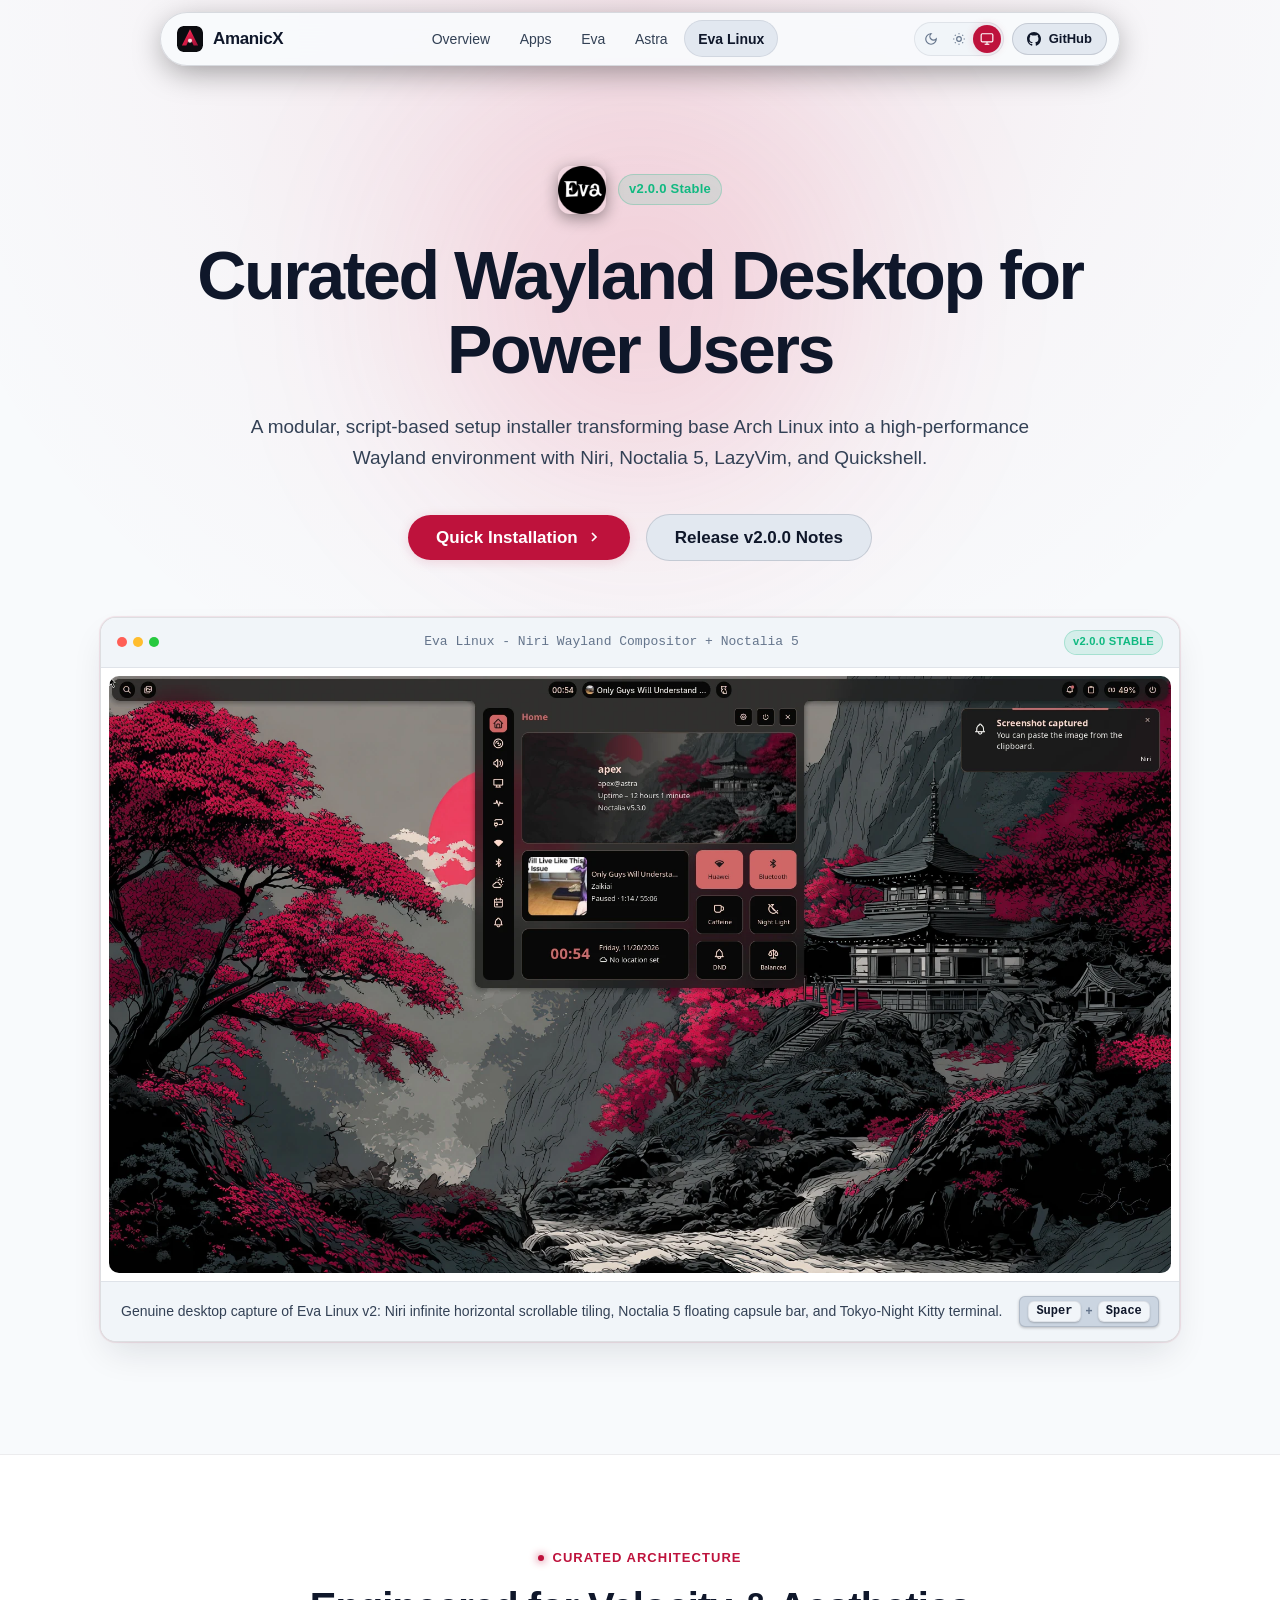
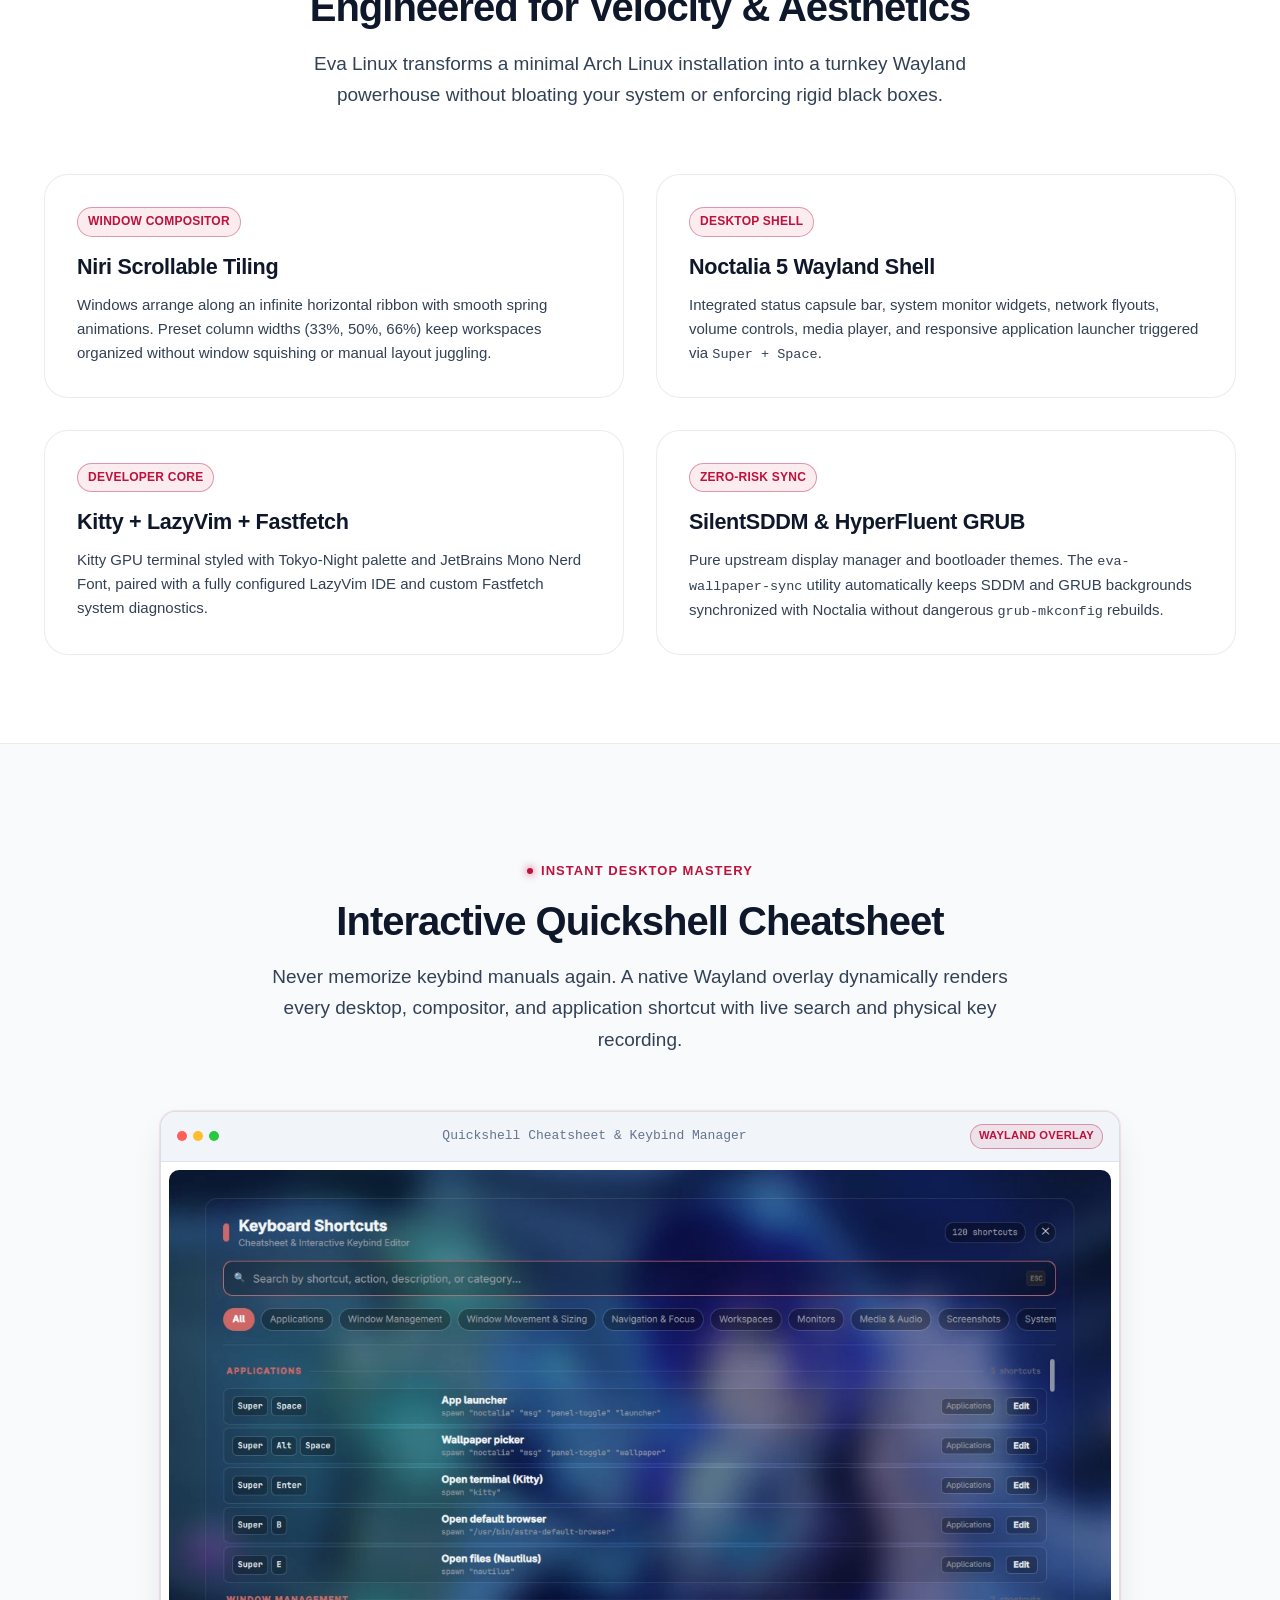
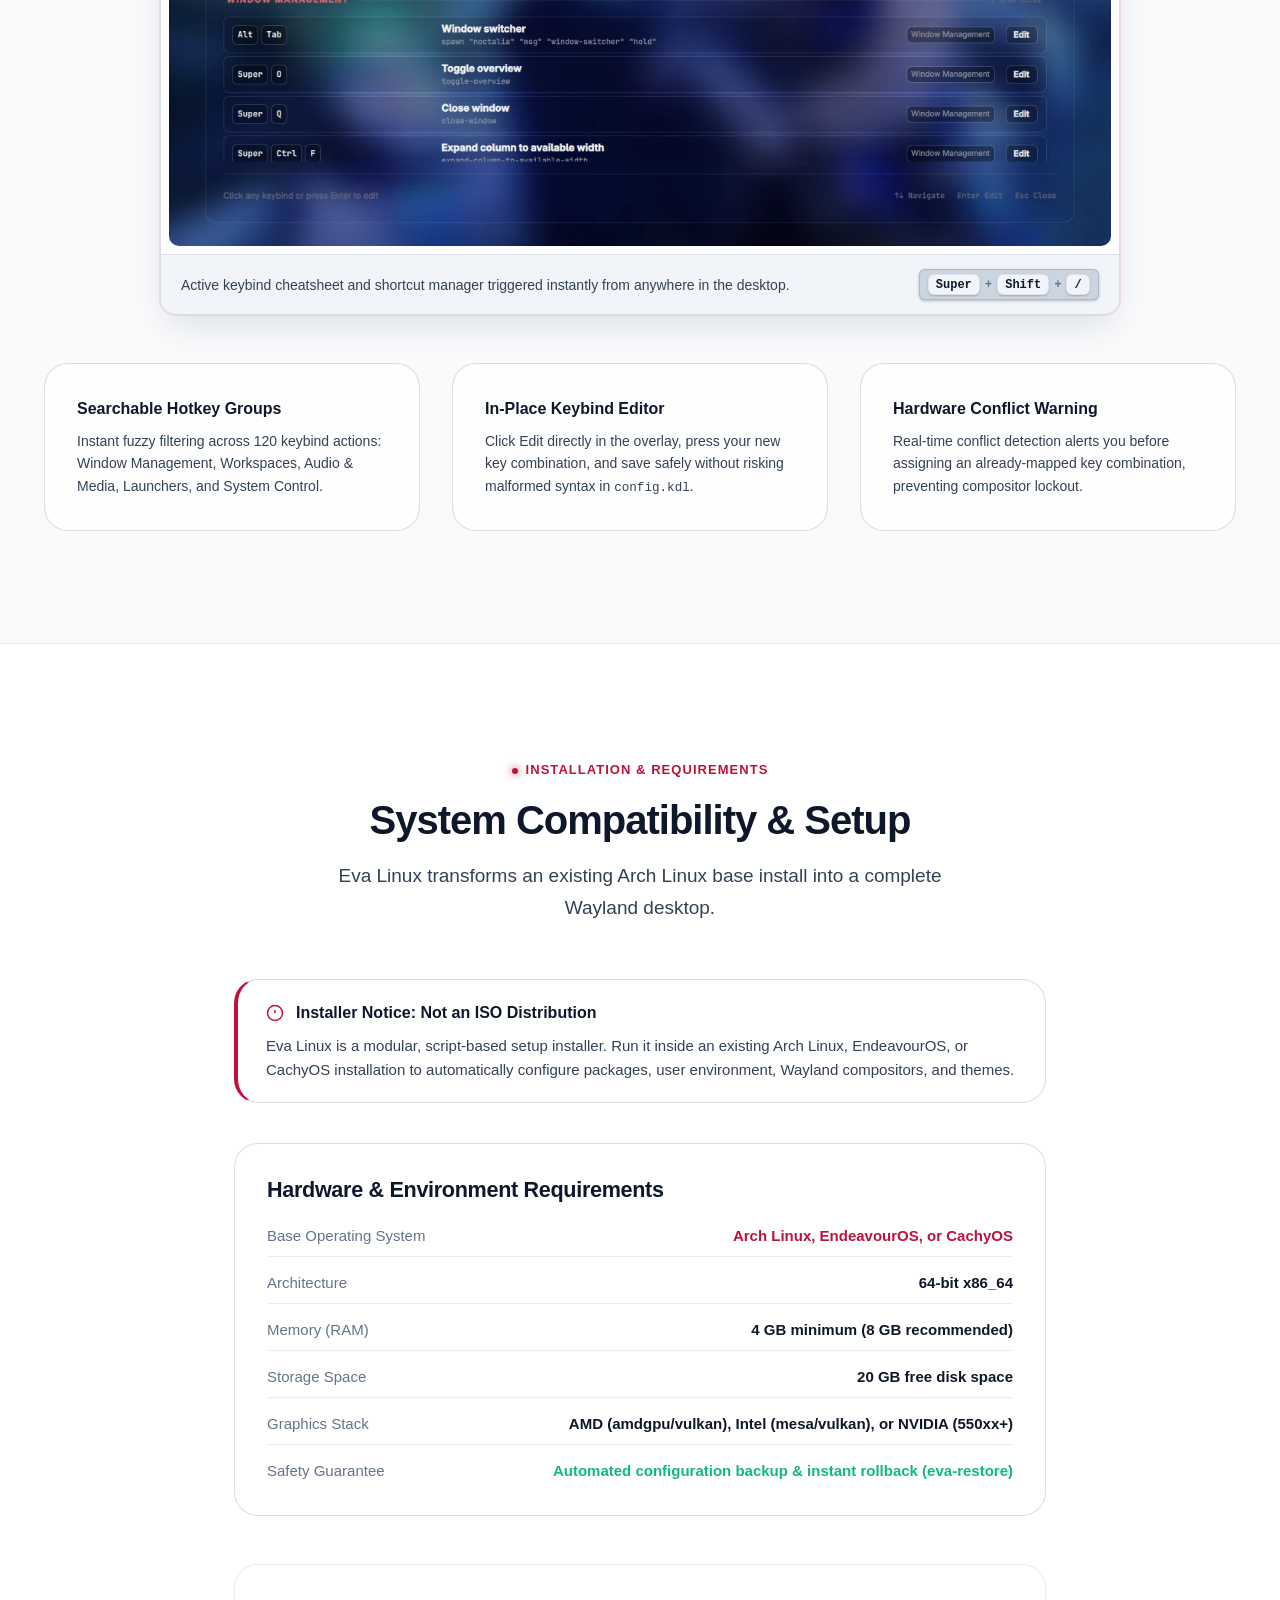
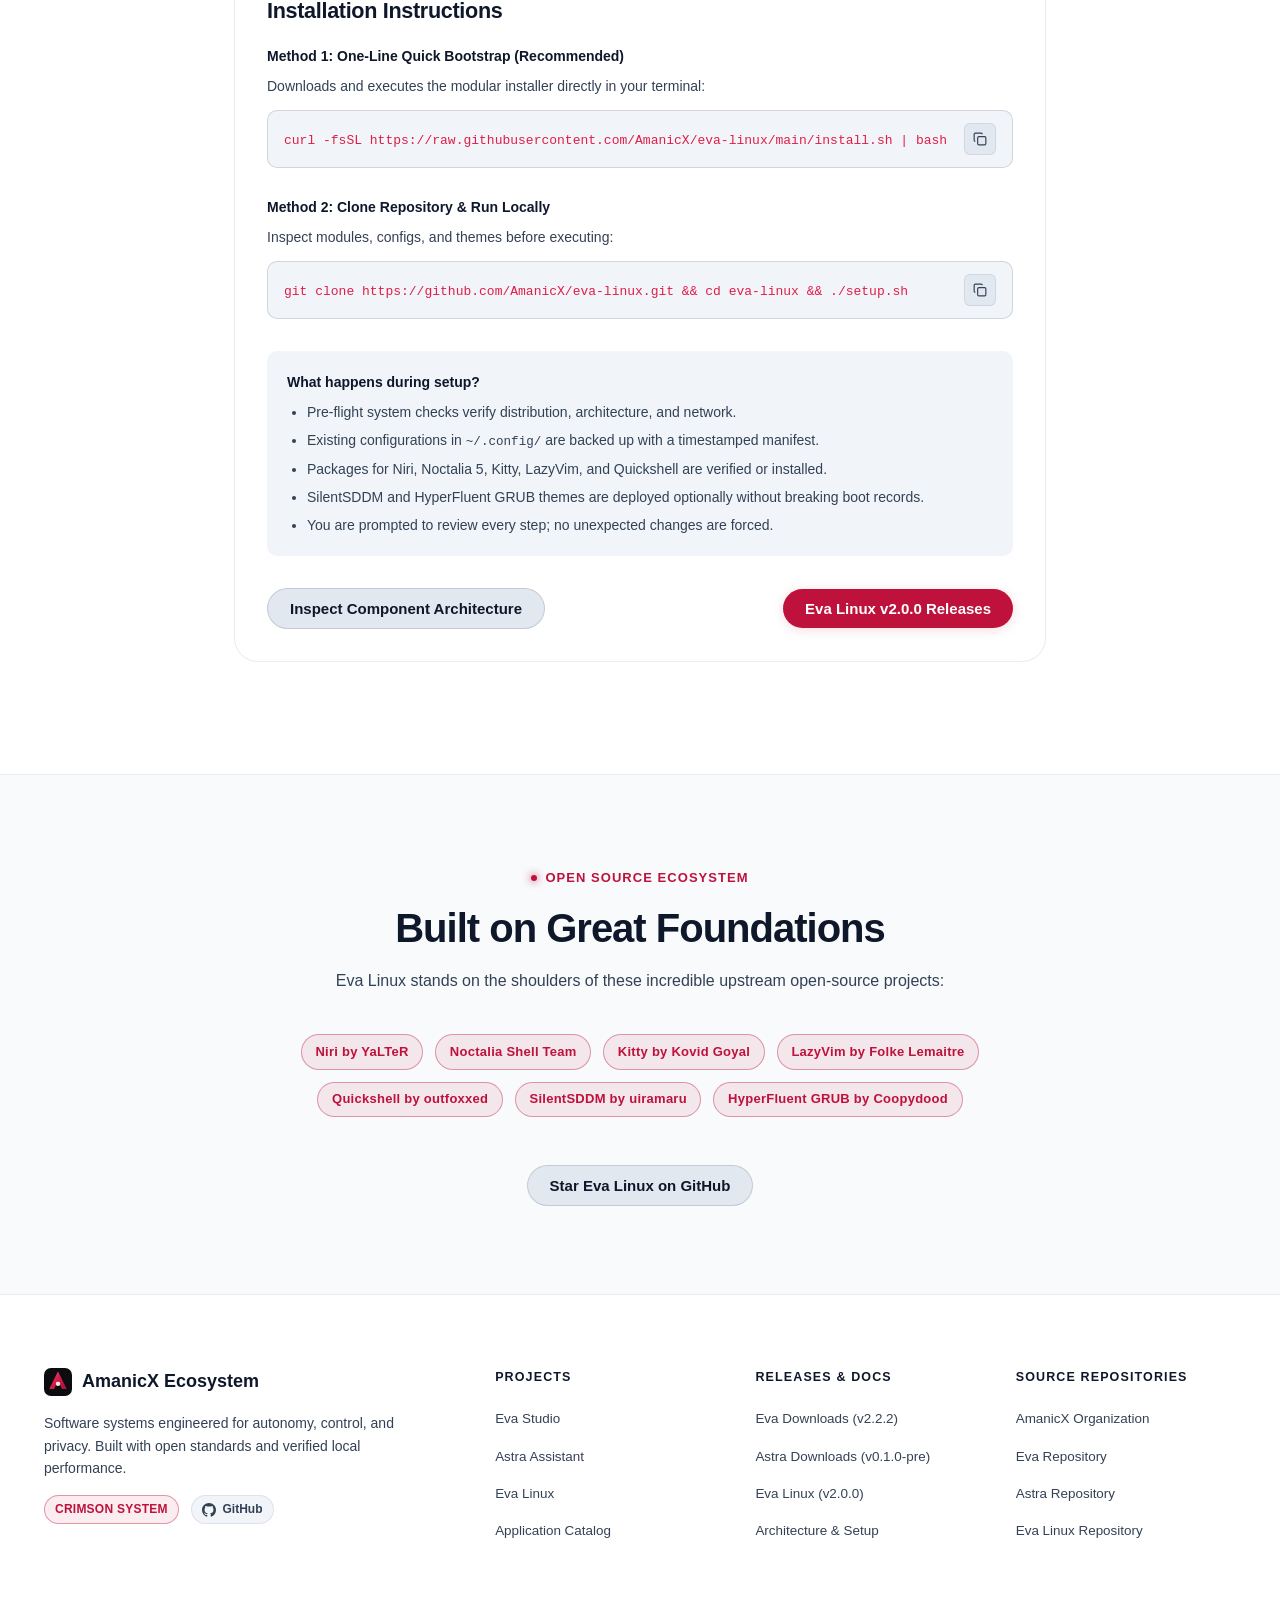
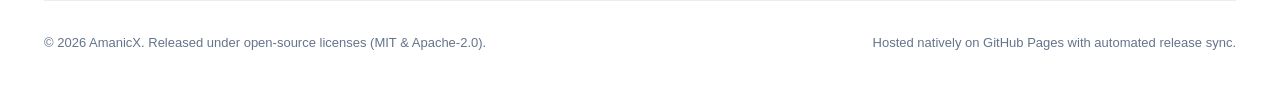
==== commit a5da9539: "feat(website): synchronize responsive mobile styles and updated navigation" ====
--- a/index.html
+++ b/index.html
@@ -97,9 +97,22 @@
             <img class="nav-brand-mark" src="../shared/assets/favicon.svg" alt="AmanicX" width="24" height="24">
             <span class="nav-brand-text">AmanicX</span>
           </div>
-          <button type="button" class="mobile-drawer-close" aria-label="Close navigation" data-action="close-menu">
-            <svg width="20" height="20" viewBox="0 0 24 24" fill="none" stroke="currentColor" stroke-width="2.5"><line x1="18" y1="6" x2="6" y2="18"/><line x1="6" y1="6" x2="18" y2="18"/></svg>
-          </button>
+          <div class="mobile-drawer-header-actions">
+            <div class="theme-switcher" role="group" aria-label="Theme mode switcher">
+              <button class="theme-btn" data-mode="dark" title="Dark Theme" aria-label="Dark Theme">
+                <svg width="14" height="14" viewBox="0 0 24 24" fill="none" stroke="currentColor" stroke-width="2"><path d="M12 3a6 6 0 0 0 9 9 9 9 0 1 1-9-9Z"/></svg>
+              </button>
+              <button class="theme-btn" data-mode="light" title="Light Theme" aria-label="Light Theme">
+                <svg width="14" height="14" viewBox="0 0 24 24" fill="none" stroke="currentColor" stroke-width="2"><circle cx="12" cy="12" r="4"/><path d="M12 2v2"/><path d="M12 20v2"/><path d="m4.93 4.93 1.41 1.41"/><path d="m17.66 17.66 1.41 1.41"/><path d="M2 12h2"/><path d="M20 12h2"/><path d="m6.34 17.66-1.41 1.41"/><path d="m19.07 4.93-1.41 1.41"/></svg>
+              </button>
+              <button class="theme-btn" data-mode="system" title="System Theme" aria-label="System Theme">
+                <svg width="14" height="14" viewBox="0 0 24 24" fill="none" stroke="currentColor" stroke-width="2"><rect width="20" height="14" x="2" y="3" rx="2"/><line x1="8" x2="16" y1="21" y2="21"/><line x1="12" x2="12" y1="17" y2="21"/></svg>
+              </button>
+            </div>
+            <button type="button" class="mobile-drawer-close" aria-label="Close navigation" data-action="close-menu">
+              <svg width="20" height="20" viewBox="0 0 24 24" fill="none" stroke="currentColor" stroke-width="2.5"><line x1="18" y1="6" x2="6" y2="18"/><line x1="6" y1="6" x2="18" y2="18"/></svg>
+            </button>
+          </div>
         </div>
 
         <div class="mobile-drawer-body">
@@ -111,7 +124,7 @@
               </div>
               <div class="mobile-nav-text">
                 <span class="mobile-nav-title">Overview</span>
-                <span class="mobile-nav-desc">Ecosystem hub and flagship software</span>
+                <span class="mobile-nav-desc">Flagship hub and software ecosystem</span>
               </div>
               <svg class="mobile-nav-chevron" width="16" height="16" viewBox="0 0 24 24" fill="none" stroke="currentColor" stroke-width="2.5"><path d="m9 18 6-6-6-6"/></svg>
             </a>
@@ -122,7 +135,7 @@
               </div>
               <div class="mobile-nav-text">
                 <span class="mobile-nav-title">Application Catalog</span>
-                <span class="mobile-nav-desc">Searchable registry and platform releases</span>
+                <span class="mobile-nav-desc">Searchable registry and platform assets</span>
               </div>
               <svg class="mobile-nav-chevron" width="16" height="16" viewBox="0 0 24 24" fill="none" stroke="currentColor" stroke-width="2.5"><path d="m9 18 6-6-6-6"/></svg>
             </a>
@@ -133,7 +146,7 @@
               </div>
               <div class="mobile-nav-text">
                 <span class="mobile-nav-title">Eva AI Studio</span>
-                <span class="mobile-nav-desc">Private AI character conversation studio</span>
+                <span class="mobile-nav-desc">Private AI character conversation canvas</span>
               </div>
               <svg class="mobile-nav-chevron" width="16" height="16" viewBox="0 0 24 24" fill="none" stroke="currentColor" stroke-width="2.5"><path d="m9 18 6-6-6-6"/></svg>
             </a>
@@ -144,7 +157,7 @@
               </div>
               <div class="mobile-nav-text">
                 <span class="mobile-nav-title">Astra Assistant</span>
-                <span class="mobile-nav-desc">Permission-gated desktop assistant & automation</span>
+                <span class="mobile-nav-desc">Permission-gated desktop automation</span>
               </div>
               <svg class="mobile-nav-chevron" width="16" height="16" viewBox="0 0 24 24" fill="none" stroke="currentColor" stroke-width="2.5"><path d="m9 18 6-6-6-6"/></svg>
             </a>
@@ -155,13 +168,13 @@
               </div>
               <div class="mobile-nav-text">
                 <span class="mobile-nav-title">Eva Linux</span>
-                <span class="mobile-nav-desc">Curated Arch Linux distribution</span>
+                <span class="mobile-nav-desc">Curated Arch Linux Wayland workstation</span>
               </div>
               <svg class="mobile-nav-chevron" width="16" height="16" viewBox="0 0 24 24" fill="none" stroke="currentColor" stroke-width="2.5"><path d="m9 18 6-6-6-6"/></svg>
             </a>
           </nav>
 
-          <div class="mobile-drawer-section-label" style="margin-top:1.5rem;">QUICK ACTIONS</div>
+          <div class="mobile-drawer-section-label" style="margin-top:1.25rem;">QUICK ACTIONS</div>
           <div class="mobile-drawer-actions">
             <a href="https://github.com/AmanicX" target="_blank" rel="noopener noreferrer" class="btn btn-secondary mobile-action-btn">
               <svg width="16" height="16" viewBox="0 0 24 24" fill="currentColor"><path d="M12 0c-6.626 0-12 5.373-12 12 0 5.302 3.438 9.8 8.207 11.387.599.111.793-.261.793-.577v-2.234c-3.338.726-4.033-1.416-4.033-1.416-.546-1.387-1.333-1.756-1.333-1.756-1.089-.745.083-.729.083-.729 1.205.084 1.839 1.237 1.839 1.237 1.07 1.834 2.807 1.304 3.492.997.107-.775.418-1.305.762-1.604-2.665-.305-5.467-1.334-5.467-5.931 0-1.311.469-2.381 1.236-3.221-.124-.303-.535-1.524.117-3.176 0 0 1.008-.322 3.301 1.23.957-.266 1.983-.399 3.003-.404 1.02.005 2.047.138 3.006.404 2.291-1.552 3.297-1.23 3.297-1.23.653 1.653.242 2.874.118 3.176.77.84 1.235 1.911 1.235 3.221 0 4.609-2.807 5.624-5.479 5.921.43.372.823 1.102.823 2.222v3.293c0 .319.192.694.801.576 4.765-1.589 8.199-6.086 8.199-11.386 0-6.627-5.373-12-12-12z"/></svg>
@@ -404,7 +417,9 @@
             Downloads and executes the modular installer directly in your terminal:
           </p>
           <div class="cmd-box">
-            <code>curl -fsSL https://raw.githubusercontent.com/AmanicX/eva-linux/main/install.sh | bash</code>
+            <div class="cmd-box-scroll">
+              <code>curl -fsSL https://raw.githubusercontent.com/AmanicX/eva-linux/main/install.sh | bash</code>
+            </div>
             <button class="copy-btn" data-copy-text="curl -fsSL https://raw.githubusercontent.com/AmanicX/eva-linux/main/install.sh | bash" title="Copy command">
               <svg width="14" height="14" viewBox="0 0 24 24" fill="none" stroke="currentColor" stroke-width="2"><rect width="14" height="14" x="8" y="8" rx="2" ry="2"/><path d="M4 16c-1.1 0-2-.9-2-2V4c0-1.1.9-2 2-2h10c1.1 0 2 .9 2 2"/></svg>
             </button>
@@ -417,7 +432,9 @@
             Inspect modules, configs, and themes before executing:
           </p>
           <div class="cmd-box">
-            <code>git clone https://github.com/AmanicX/eva-linux.git &amp;&amp; cd eva-linux &amp;&amp; ./setup.sh</code>
+            <div class="cmd-box-scroll">
+              <code>git clone https://github.com/AmanicX/eva-linux.git &amp;&amp; cd eva-linux &amp;&amp; ./setup.sh</code>
+            </div>
             <button class="copy-btn" data-copy-text="git clone https://github.com/AmanicX/eva-linux.git &amp;&amp; cd eva-linux &amp;&amp; ./setup.sh" title="Copy command">
               <svg width="14" height="14" viewBox="0 0 24 24" fill="none" stroke="currentColor" stroke-width="2"><rect width="14" height="14" x="8" y="8" rx="2" ry="2"/><path d="M4 16c-1.1 0-2-.9-2-2V4c0-1.1.9-2 2-2h10c1.1 0 2 .9 2 2"/></svg>
             </button>
@@ -468,56 +485,63 @@
     </div>
   </section>
 
-    <!-- Unified Ecosystem Footer -->
+    <!-- Unified Responsive Ecosystem Footer -->
   <footer class="footer">
     <div class="container">
-      <div class="footer-grid">
+      <div class="footer-top">
         <div class="footer-brand">
-          <div style="display:flex; align-items:center; gap:0.625rem; font-weight:700; font-size:1.125rem; margin-bottom:0.75rem;">
-            <img src="../shared/assets/favicon.svg" alt="AmanicX" width="24" height="24">
-            <span>AmanicX Ecosystem</span>
-          </div>
-          <p style="font-size:0.875rem; color:var(--text-secondary); line-height:1.6; margin-bottom:1.25rem;">
+          <a href="../" class="footer-brand-header" aria-label="AmanicX Ecosystem Home">
+            <img src="../shared/assets/favicon.svg" alt="AmanicX" width="28" height="28">
+            <span class="footer-brand-title">AmanicX Ecosystem</span>
+          </a>
+          <p class="footer-brand-desc">
             Software systems engineered for autonomy, control, and privacy. Built with open standards and verified local performance.
           </p>
-          <div class="badge badge-dev">CRIMSON SYSTEM</div>
-        </div>
-
-        <div>
-          <div class="footer-title">Software Projects</div>
-          <ul class="footer-links">
-            <li><a href="../eva/">Eva Studio</a></li>
-            <li><a href="../astra/">Astra Assistant</a></li>
-            <li><a href="../eva-linux/">Eva Linux</a></li>
-            <li><a href="../apps/">Application Catalog</a></li>
-          </ul>
-        </div>
-
-        <div>
-          <div class="footer-title">Releases & Docs</div>
-          <ul class="footer-links">
-            <li><a href="../eva/releases/">Eva Downloads (v2.2.2)</a></li>
-            <li><a href="../astra/releases/">Astra Downloads (v0.1.0-pre)</a></li>
-            <li><a href="../eva-linux/releases/">Eva Linux (v2.0.0)</a></li>
-            <li><a href="../eva-linux/catalog/">Eva Linux Architecture</a></li>
-            <li><a href="../eva/catalog/">Eva Evolution Catalog</a></li>
-          </ul>
-        </div>
-
-        <div>
-          <div class="footer-title">Community & Source</div>
-          <ul class="footer-links">
-            <li><a href="https://github.com/AmanicX" target="_blank" rel="noopener noreferrer">GitHub Organization</a></li>
-            <li><a href="https://github.com/AmanicX/eva" target="_blank" rel="noopener noreferrer">Eva Repository</a></li>
-            <li><a href="https://github.com/AmanicX/astra" target="_blank" rel="noopener noreferrer">Astra Repository</a></li>
-            <li><a href="https://github.com/AmanicX/eva-linux" target="_blank" rel="noopener noreferrer">Eva Linux Repository</a></li>
-          </ul>
+          <div class="footer-brand-badges">
+            <span class="badge badge-dev">CRIMSON SYSTEM</span>
+            <a href="https://github.com/AmanicX" target="_blank" rel="noopener noreferrer" class="footer-social-link" aria-label="GitHub Organization Profile">
+              <svg width="14" height="14" viewBox="0 0 24 24" fill="currentColor"><path d="M12 0c-6.626 0-12 5.373-12 12 0 5.302 3.438 9.8 8.207 11.387.599.111.793-.261.793-.577v-2.234c-3.338.726-4.033-1.416-4.033-1.416-.546-1.387-1.333-1.756-1.333-1.756-1.089-.745.083-.729.083-.729 1.205.084 1.839 1.237 1.839 1.237 1.07 1.834 2.807 1.304 3.492.997.107-.775.418-1.305.762-1.604-2.665-.305-5.467-1.334-5.467-5.931 0-1.311.469-2.381 1.236-3.221-.124-.303-.535-1.524.117-3.176 0 0 1.008-.322 3.301 1.23.957-.266 1.983-.399 3.003-.404 1.02.005 2.047.138 3.006.404 2.291-1.552 3.297-1.23 3.297-1.23.653 1.653.242 2.874.118 3.176.77.84 1.235 1.911 1.235 3.221 0 4.609-2.807 5.624-5.479 5.921.43.372.823 1.102.823 2.222v3.293c0 .319.192.694.801.576 4.765-1.589 8.199-6.086 8.199-11.386 0-6.627-5.373-12-12-12z"/></svg>
+              <span>GitHub</span>
+            </a>
+          </div>
+        </div>
+
+        <div class="footer-nav-groups">
+          <div class="footer-nav-col">
+            <div class="footer-title">Projects</div>
+            <ul class="footer-links">
+              <li><a href="../eva/">Eva Studio</a></li>
+              <li><a href="../astra/">Astra Assistant</a></li>
+              <li><a href="../eva-linux/">Eva Linux</a></li>
+              <li><a href="../apps/">Application Catalog</a></li>
+            </ul>
+          </div>
+
+          <div class="footer-nav-col">
+            <div class="footer-title">Releases & Docs</div>
+            <ul class="footer-links">
+              <li><a href="../eva/releases/">Eva Downloads (v2.2.2)</a></li>
+              <li><a href="../astra/releases/">Astra Downloads (v0.1.0-pre)</a></li>
+              <li><a href="../eva-linux/releases/">Eva Linux (v2.0.0)</a></li>
+              <li><a href="../eva-linux/catalog/">Architecture & Setup</a></li>
+            </ul>
+          </div>
+
+          <div class="footer-nav-col">
+            <div class="footer-title">Source Repositories</div>
+            <ul class="footer-links">
+              <li><a href="https://github.com/AmanicX" target="_blank" rel="noopener noreferrer">AmanicX Organization</a></li>
+              <li><a href="https://github.com/AmanicX/eva" target="_blank" rel="noopener noreferrer">Eva Repository</a></li>
+              <li><a href="https://github.com/AmanicX/astra" target="_blank" rel="noopener noreferrer">Astra Repository</a></li>
+              <li><a href="https://github.com/AmanicX/eva-linux" target="_blank" rel="noopener noreferrer">Eva Linux Repository</a></li>
+            </ul>
+          </div>
         </div>
       </div>
 
       <div class="footer-bottom">
-        <div>&copy; 2026 AmanicX. Released under open-source licenses (MIT & Apache-2.0).</div>
-        <div>Hosted natively on GitHub Pages with automated release sync.</div>
+        <div class="footer-copyright">&copy; 2026 AmanicX. Released under open-source licenses (MIT & Apache-2.0).</div>
+        <div class="footer-meta">Hosted natively on GitHub Pages with automated release sync.</div>
       </div>
     </div>
   </footer>
--- a/shared/styles/design-system.css
+++ b/shared/styles/design-system.css
@@ -679,9 +679,9 @@
 .mobile-drawer-backdrop {
   position: absolute;
   inset: 0;
-  background: rgba(4, 6, 9, 0.78);
-  backdrop-filter: blur(8px);
-  -webkit-backdrop-filter: blur(8px);
+  background: rgba(4, 6, 9, 0.75);
+  backdrop-filter: blur(12px);
+  -webkit-backdrop-filter: blur(12px);
 }
 
 .mobile-drawer-content {
@@ -689,17 +689,19 @@
   top: 0;
   right: 0;
   bottom: 0;
-  width: 100%;
+  width: 88vw;
   max-width: 380px;
   background: var(--bg-surface-0);
   border-left: 1px solid var(--border-medium);
-  box-shadow: -10px 0 40px rgba(0, 0, 0, 0.6);
+  box-shadow: -12px 0 48px rgba(0, 0, 0, 0.65);
   display: flex;
   flex-direction: column;
   transform: translateX(100%);
   transition: transform 0.35s var(--ease-out-cubic);
   overflow-y: auto;
   -webkit-overflow-scrolling: touch;
+  padding-top: max(0rem, env(safe-area-inset-top));
+  padding-bottom: max(0rem, env(safe-area-inset-bottom));
 }
 
 .mobile-drawer.is-open .mobile-drawer-content {
@@ -707,20 +709,27 @@
 }
 
 .mobile-drawer-header {
-  padding: 1.25rem 1.5rem;
+  padding: 1.125rem 1.25rem;
   display: flex;
   align-items: center;
   justify-content: space-between;
   border-bottom: 1px solid var(--border-subtle);
   background: var(--bg-surface-1);
+  gap: 0.75rem;
+}
+
+.mobile-drawer-header-actions {
+  display: flex;
+  align-items: center;
+  gap: 0.5rem;
 }
 
 .mobile-drawer-close {
   display: flex;
   align-items: center;
   justify-content: center;
-  width: 38px;
-  height: 38px;
+  width: 36px;
+  height: 36px;
   border-radius: var(--radius-full);
   background: var(--bg-surface-2);
   border: 1px solid var(--border-subtle);
@@ -736,7 +745,7 @@
 }
 
 .mobile-drawer-body {
-  padding: 1.5rem;
+  padding: 1.25rem;
   display: flex;
   flex-direction: column;
   gap: 1.25rem;
@@ -766,6 +775,7 @@
   background: var(--bg-surface-1);
   border: 1px solid var(--border-subtle);
   color: var(--text-primary);
+  text-decoration: none;
   transition: all var(--duration-fast) ease;
   min-height: 52px;
 }
@@ -817,9 +827,7 @@
 .mobile-nav-desc {
   font-size: 0.75rem;
   color: var(--text-muted);
-  white-space: nowrap;
-  overflow: hidden;
-  text-overflow: ellipsis;
+  line-height: 1.35;
 }
 
 .mobile-nav-chevron {
@@ -836,7 +844,7 @@
 
 .mobile-drawer-footer {
   margin-top: auto;
-  padding-top: 1.5rem;
+  padding-top: 1.25rem;
   border-top: 1px solid var(--border-subtle);
   display: flex;
   align-items: center;
@@ -1034,35 +1042,191 @@
   display: flex;
   align-items: center;
   justify-content: space-between;
-  gap: 1rem;
+  gap: 0.75rem;
+  position: relative;
+  min-width: 0;
+  max-width: 100%;
+  box-sizing: border-box;
+}
+
+.cmd-box-scroll {
+  flex: 1;
+  min-width: 0;
+  overflow-x: auto;
+  -webkit-overflow-scrolling: touch;
+  padding: 0.2rem 0;
+  scrollbar-width: thin;
+  scrollbar-color: rgba(225, 29, 72, 0.4) transparent;
+}
+
+.cmd-box-scroll::-webkit-scrollbar {
+  height: 4px;
+}
+.cmd-box-scroll::-webkit-scrollbar-track {
+  background: transparent;
+}
+.cmd-box-scroll::-webkit-scrollbar-thumb {
+  background: rgba(225, 29, 72, 0.4);
+  border-radius: var(--radius-full);
+}
+.cmd-box-scroll::-webkit-scrollbar-thumb:hover {
+  background: var(--accent-primary);
+}
+
+.cmd-box code {
+  color: var(--accent-hover);
   font-family: var(--font-mono);
   font-size: 0.8125rem;
-  color: var(--text-primary);
-  overflow-x: auto;
-  scrollbar-width: thin;
-  scrollbar-color: rgba(225, 29, 72, 0.4) transparent;
-}
-
-.cmd-box::-webkit-scrollbar {
-  height: 4px;
-}
-.cmd-box::-webkit-scrollbar-track {
+  white-space: nowrap;
+  display: inline-block;
+}
+
+/* --------------------------------------------------------------------------
+   STUDIO SELECTOR (EVA THREE DEDICATED STUDIOS)
+   -------------------------------------------------------------------------- */
+.studio-selector {
+  display: inline-grid;
+  grid-template-columns: repeat(3, 1fr);
+  background: var(--bg-surface-1);
+  border: 1px solid var(--border-subtle);
+  border-radius: var(--radius-full);
+  padding: 0.35rem;
+  gap: 0.25rem;
+  max-width: 600px;
+  width: 100%;
+  margin: 0 auto;
+  box-sizing: border-box;
+  position: relative;
+}
+
+.studio-tab-btn {
+  display: inline-flex;
+  align-items: center;
+  justify-content: center;
+  gap: 0.45rem;
+  padding: 0.6rem 0.85rem;
+  border-radius: var(--radius-full);
+  font-size: 0.875rem;
+  font-weight: 500;
+  color: var(--text-secondary);
   background: transparent;
-}
-.cmd-box::-webkit-scrollbar-thumb {
-  background: rgba(225, 29, 72, 0.4);
+  border: none;
+  cursor: pointer;
+  transition: all var(--duration-fast) ease;
+  min-height: 42px;
+  white-space: nowrap;
+}
+
+.studio-tab-btn:hover {
+  color: var(--text-primary);
+  background: rgba(255, 255, 255, 0.04);
+}
+
+.studio-tab-btn.active {
+  color: #FFFFFF;
+  background: var(--accent-primary);
+  box-shadow: 0 2px 10px rgba(225, 29, 72, 0.4);
+  font-weight: 600;
+}
+
+@media (max-width: 600px) {
+  .studio-selector {
+    padding: 0.25rem;
+    gap: 0.2rem;
+    border-radius: var(--radius-lg);
+  }
+  .studio-tab-btn {
+    padding: 0.5rem 0.35rem;
+    font-size: 0.8125rem;
+    border-radius: var(--radius-md);
+    min-height: 44px;
+    gap: 0.35rem;
+  }
+  .studio-tab-btn svg {
+    width: 14px;
+    height: 14px;
+    flex-shrink: 0;
+  }
+}
+
+@media (max-width: 440px) {
+  .studio-tab-btn .label-full {
+    display: none;
+  }
+  .studio-tab-btn .label-short {
+    display: inline;
+  }
+}
+@media (min-width: 441px) {
+  .studio-tab-btn .label-full {
+    display: inline;
+  }
+  .studio-tab-btn .label-short {
+    display: none;
+  }
+}
+
+/* --------------------------------------------------------------------------
+   PLATFORM SELECTOR (NATIVE INSTALLATION TABS)
+   -------------------------------------------------------------------------- */
+.platform-selector {
+  display: flex;
+  align-items: center;
+  justify-content: center;
+  flex-wrap: wrap;
+  gap: 0.5rem;
+  margin-bottom: 2rem;
+  width: 100%;
+}
+
+.platform-tab-btn {
+  display: inline-flex;
+  align-items: center;
+  justify-content: center;
+  gap: 0.45rem;
+  padding: 0.55rem 1rem;
   border-radius: var(--radius-full);
-}
-.cmd-box::-webkit-scrollbar-thumb:hover {
+  font-size: 0.84rem;
+  font-weight: 500;
+  color: var(--text-secondary);
+  background: var(--bg-surface-1);
+  border: 1px solid var(--border-subtle);
+  cursor: pointer;
+  transition: all var(--duration-fast) ease;
+  min-height: 42px;
+}
+
+.platform-tab-btn:hover {
+  color: var(--text-primary);
+  background: var(--bg-surface-2);
+  border-color: var(--border-strong);
+}
+
+.platform-tab-btn.active {
+  color: #FFFFFF;
   background: var(--accent-primary);
-}
-
-.cmd-box code {
-  color: var(--accent-hover);
-  white-space: pre-wrap;
-  word-break: break-all;
-  overflow-wrap: anywhere;
-  flex: 1;
+  border-color: var(--accent-hover);
+  box-shadow: 0 0 12px var(--accent-glow);
+  font-weight: 600;
+}
+
+@media (max-width: 680px) {
+  .platform-selector {
+    display: grid;
+    grid-template-columns: repeat(2, 1fr);
+    gap: 0.5rem;
+    max-width: 440px;
+    margin-left: auto;
+    margin-right: auto;
+  }
+  .platform-tab-btn {
+    width: 100%;
+    border-radius: var(--radius-md);
+    padding: 0.55rem 0.5rem;
+    font-size: 0.78125rem;
+    text-align: center;
+    min-height: 44px;
+  }
 }
 
 /* --------------------------------------------------------------------------
@@ -1343,35 +1507,9 @@
   .nav-toggle-btn {
     display: flex;
   }
-  .footer-grid {
-    grid-template-columns: 1fr;
-    gap: 2rem;
-  }
-  .footer-bottom {
-    flex-direction: column;
-    gap: 1rem;
-    text-align: center;
-  }
 }
 
 @media (max-width: 580px) {
-  .tabs-nav {
-    display: flex;
-    flex-direction: column;
-    width: 100%;
-    max-width: 360px;
-    margin: 0 auto;
-    border-radius: var(--radius-lg);
-    padding: 0.35rem;
-    gap: 0.35rem;
-  }
-  .tabs-nav .tab-btn {
-    width: 100%;
-    justify-content: center;
-    border-radius: var(--radius-md);
-    padding: 0.625rem 1rem;
-    min-height: 44px;
-  }
   .mockup-header {
     padding: 0.5rem 0.75rem;
   }
@@ -1455,48 +1593,113 @@
 }
 
 /* --------------------------------------------------------------------------
-   FOOTER
+   FOOTER (UNIFIED RESPONSIVE ECOSYSTEM FOOTER)
    -------------------------------------------------------------------------- */
 .footer {
   margin-top: auto;
   border-top: 1px solid var(--border-subtle);
   background: var(--bg-surface-0);
-  padding: 4rem 0 2.5rem;
-}
-
-.footer-grid {
+  padding: 4.5rem 0 2.5rem;
+  position: relative;
+}
+
+.footer-top {
   display: grid;
-  grid-template-columns: 2fr 1fr 1fr 1fr;
-  gap: 3rem;
-  margin-bottom: 3rem;
+  grid-template-columns: 1.6fr 3fr;
+  gap: 3.5rem;
+  margin-bottom: 3.5rem;
 }
 
 .footer-brand {
-  max-width: 320px;
+  max-width: 360px;
+  display: flex;
+  flex-direction: column;
+  gap: 1rem;
+}
+
+.footer-brand-header {
+  display: inline-flex;
+  align-items: center;
+  gap: 0.625rem;
+  font-weight: 700;
+  font-size: 1.125rem;
+  color: var(--text-primary);
+  text-decoration: none;
+}
+
+.footer-brand-desc {
+  font-size: 0.875rem;
+  color: var(--text-secondary);
+  line-height: 1.6;
+  margin: 0;
+}
+
+.footer-brand-badges {
+  display: flex;
+  align-items: center;
+  gap: 0.75rem;
+  flex-wrap: wrap;
+}
+
+.footer-social-link {
+  display: inline-flex;
+  align-items: center;
+  gap: 0.4rem;
+  font-size: 0.75rem;
+  font-weight: 600;
+  color: var(--text-secondary);
+  background: var(--bg-surface-1);
+  border: 1px solid var(--border-subtle);
+  border-radius: var(--radius-full);
+  padding: 0.25rem 0.65rem;
+  text-decoration: none;
+  transition: all var(--duration-fast) ease;
+}
+
+.footer-social-link:hover {
+  color: var(--accent-primary);
+  border-color: var(--accent-border);
+  background: var(--accent-surface);
+}
+
+.footer-nav-groups {
+  display: grid;
+  grid-template-columns: repeat(3, 1fr);
+  gap: 2.5rem;
+}
+
+.footer-nav-col {
+  display: flex;
+  flex-direction: column;
+  gap: 0.875rem;
 }
 
 .footer-title {
-  font-size: 0.8125rem;
+  font-size: 0.78125rem;
   font-weight: 700;
   text-transform: uppercase;
-  letter-spacing: 0.08em;
-  color: var(--text-primary);
-  margin-bottom: 1.25rem;
+  letter-spacing: 0.09em;
+  color: var(--text-primary);
+  margin-bottom: 0.25rem;
 }
 
 .footer-links {
   list-style: none;
   display: flex;
   flex-direction: column;
-  gap: 0.75rem;
+  gap: 0.65rem;
+  padding: 0;
+  margin: 0;
 }
 
 .footer-links a {
-  font-size: 0.875rem;
+  font-size: 0.84rem;
   color: var(--text-secondary);
+  text-decoration: none;
   transition: color var(--duration-fast) ease;
   display: inline-block;
   padding: 0.2rem 0;
+  line-height: 1.4;
 }
 
 .footer-links a:hover {
@@ -1511,11 +1714,69 @@
   padding-top: 2rem;
   font-size: 0.8125rem;
   color: var(--text-muted);
-}
-
-@media (max-width: 900px) {
-  .footer-grid {
-    grid-template-columns: 1fr 1fr;
+  gap: 1.5rem;
+  flex-wrap: wrap;
+}
+
+/* Tablet footer layout (769px to 1024px) */
+@media (max-width: 1024px) and (min-width: 769px) {
+  .footer-top {
+    grid-template-columns: 1fr;
+    gap: 2.5rem;
+  }
+  .footer-brand {
+    max-width: 100%;
+  }
+  .footer-nav-groups {
     gap: 2rem;
   }
 }
+
+/* Mobile footer layout (<= 768px) */
+@media (max-width: 768px) {
+  .footer {
+    padding: 3rem 0 2rem;
+  }
+  .footer-top {
+    display: flex;
+    flex-direction: column;
+    gap: 2.25rem;
+    margin-bottom: 2rem;
+  }
+  .footer-brand {
+    max-width: 100%;
+    align-items: flex-start;
+  }
+  .footer-nav-groups {
+    grid-template-columns: repeat(2, 1fr);
+    gap: 2rem 1.25rem;
+  }
+  .footer-nav-col:nth-child(3) {
+    grid-column: span 2;
+  }
+  .footer-nav-col:nth-child(3) .footer-links {
+    display: grid;
+    grid-template-columns: repeat(2, 1fr);
+    gap: 0.65rem 1.25rem;
+  }
+  .footer-bottom {
+    flex-direction: column;
+    align-items: center;
+    text-align: center;
+    gap: 0.6rem;
+    padding-top: 1.5rem;
+  }
+}
+
+@media (max-width: 480px) {
+  .footer-nav-groups {
+    gap: 1.75rem 1rem;
+  }
+  .footer-nav-col .footer-title {
+    font-size: 0.75rem;
+  }
+  .footer-links a {
+    font-size: 0.8125rem;
+    padding: 0.35rem 0; /* Min touch target */
+  }
+}
--- a/shared/styles/motion.css
+++ b/shared/styles/motion.css
@@ -82,15 +82,15 @@
 /* Scroll-Driven Storytelling Containers */
 .story-container {
   position: relative;
-  min-height: 160vh;
+  min-height: 100%;
 }
 
 .story-sticky {
   position: sticky;
   top: 6rem;
   display: grid;
-  grid-template-columns: 1fr 1.2fr;
-  gap: 3rem;
+  grid-template-columns: 1fr 1.15fr;
+  gap: 3.5rem;
   align-items: center;
 }
 
@@ -99,12 +99,14 @@
   flex-direction: column;
   gap: 1.5rem;
   z-index: 2;
+  min-width: 0;
 }
 
 .story-stage {
   position: relative;
   perspective: 1200px;
   transform-style: preserve-3d;
+  min-width: 0;
 }
 
 .story-card-3d {
@@ -115,6 +117,28 @@
   box-shadow: var(--shadow-elevation);
   transition: transform 0.4s var(--ease-out-cubic), border-color 0.4s ease;
   transform: rotateX(var(--rx, 0deg)) rotateY(var(--ry, 0deg)) translateY(var(--ty, 0px));
+  box-sizing: border-box;
+}
+
+/* Mobile & Tablet Adaptation for Ecosystem Foundation */
+@media (max-width: 860px) {
+  .story-sticky {
+    position: relative;
+    top: 0;
+    display: flex;
+    flex-direction: column;
+    gap: 2.25rem;
+  }
+  .story-stage {
+    perspective: none;
+    transform-style: flat;
+    width: 100%;
+  }
+  .story-card-3d {
+    transform: none !important;
+    padding: 1.25rem 1rem;
+    width: 100%;
+  }
 }
 
 /* Interactive Layout & Feature Tabs */
--- a/shared/styles/design-system.css
+++ b/shared/styles/design-system.css
@@ -679,9 +679,9 @@
 .mobile-drawer-backdrop {
   position: absolute;
   inset: 0;
-  background: rgba(4, 6, 9, 0.78);
-  backdrop-filter: blur(8px);
-  -webkit-backdrop-filter: blur(8px);
+  background: rgba(4, 6, 9, 0.75);
+  backdrop-filter: blur(12px);
+  -webkit-backdrop-filter: blur(12px);
 }
 
 .mobile-drawer-content {
@@ -689,17 +689,19 @@
   top: 0;
   right: 0;
   bottom: 0;
-  width: 100%;
+  width: 88vw;
   max-width: 380px;
   background: var(--bg-surface-0);
   border-left: 1px solid var(--border-medium);
-  box-shadow: -10px 0 40px rgba(0, 0, 0, 0.6);
+  box-shadow: -12px 0 48px rgba(0, 0, 0, 0.65);
   display: flex;
   flex-direction: column;
   transform: translateX(100%);
   transition: transform 0.35s var(--ease-out-cubic);
   overflow-y: auto;
   -webkit-overflow-scrolling: touch;
+  padding-top: max(0rem, env(safe-area-inset-top));
+  padding-bottom: max(0rem, env(safe-area-inset-bottom));
 }
 
 .mobile-drawer.is-open .mobile-drawer-content {
@@ -707,20 +709,27 @@
 }
 
 .mobile-drawer-header {
-  padding: 1.25rem 1.5rem;
+  padding: 1.125rem 1.25rem;
   display: flex;
   align-items: center;
   justify-content: space-between;
   border-bottom: 1px solid var(--border-subtle);
   background: var(--bg-surface-1);
+  gap: 0.75rem;
+}
+
+.mobile-drawer-header-actions {
+  display: flex;
+  align-items: center;
+  gap: 0.5rem;
 }
 
 .mobile-drawer-close {
   display: flex;
   align-items: center;
   justify-content: center;
-  width: 38px;
-  height: 38px;
+  width: 36px;
+  height: 36px;
   border-radius: var(--radius-full);
   background: var(--bg-surface-2);
   border: 1px solid var(--border-subtle);
@@ -736,7 +745,7 @@
 }
 
 .mobile-drawer-body {
-  padding: 1.5rem;
+  padding: 1.25rem;
   display: flex;
   flex-direction: column;
   gap: 1.25rem;
@@ -766,6 +775,7 @@
   background: var(--bg-surface-1);
   border: 1px solid var(--border-subtle);
   color: var(--text-primary);
+  text-decoration: none;
   transition: all var(--duration-fast) ease;
   min-height: 52px;
 }
@@ -817,9 +827,7 @@
 .mobile-nav-desc {
   font-size: 0.75rem;
   color: var(--text-muted);
-  white-space: nowrap;
-  overflow: hidden;
-  text-overflow: ellipsis;
+  line-height: 1.35;
 }
 
 .mobile-nav-chevron {
@@ -836,7 +844,7 @@
 
 .mobile-drawer-footer {
   margin-top: auto;
-  padding-top: 1.5rem;
+  padding-top: 1.25rem;
   border-top: 1px solid var(--border-subtle);
   display: flex;
   align-items: center;
@@ -1034,35 +1042,191 @@
   display: flex;
   align-items: center;
   justify-content: space-between;
-  gap: 1rem;
+  gap: 0.75rem;
+  position: relative;
+  min-width: 0;
+  max-width: 100%;
+  box-sizing: border-box;
+}
+
+.cmd-box-scroll {
+  flex: 1;
+  min-width: 0;
+  overflow-x: auto;
+  -webkit-overflow-scrolling: touch;
+  padding: 0.2rem 0;
+  scrollbar-width: thin;
+  scrollbar-color: rgba(225, 29, 72, 0.4) transparent;
+}
+
+.cmd-box-scroll::-webkit-scrollbar {
+  height: 4px;
+}
+.cmd-box-scroll::-webkit-scrollbar-track {
+  background: transparent;
+}
+.cmd-box-scroll::-webkit-scrollbar-thumb {
+  background: rgba(225, 29, 72, 0.4);
+  border-radius: var(--radius-full);
+}
+.cmd-box-scroll::-webkit-scrollbar-thumb:hover {
+  background: var(--accent-primary);
+}
+
+.cmd-box code {
+  color: var(--accent-hover);
   font-family: var(--font-mono);
   font-size: 0.8125rem;
-  color: var(--text-primary);
-  overflow-x: auto;
-  scrollbar-width: thin;
-  scrollbar-color: rgba(225, 29, 72, 0.4) transparent;
-}
-
-.cmd-box::-webkit-scrollbar {
-  height: 4px;
-}
-.cmd-box::-webkit-scrollbar-track {
+  white-space: nowrap;
+  display: inline-block;
+}
+
+/* --------------------------------------------------------------------------
+   STUDIO SELECTOR (EVA THREE DEDICATED STUDIOS)
+   -------------------------------------------------------------------------- */
+.studio-selector {
+  display: inline-grid;
+  grid-template-columns: repeat(3, 1fr);
+  background: var(--bg-surface-1);
+  border: 1px solid var(--border-subtle);
+  border-radius: var(--radius-full);
+  padding: 0.35rem;
+  gap: 0.25rem;
+  max-width: 600px;
+  width: 100%;
+  margin: 0 auto;
+  box-sizing: border-box;
+  position: relative;
+}
+
+.studio-tab-btn {
+  display: inline-flex;
+  align-items: center;
+  justify-content: center;
+  gap: 0.45rem;
+  padding: 0.6rem 0.85rem;
+  border-radius: var(--radius-full);
+  font-size: 0.875rem;
+  font-weight: 500;
+  color: var(--text-secondary);
   background: transparent;
-}
-.cmd-box::-webkit-scrollbar-thumb {
-  background: rgba(225, 29, 72, 0.4);
+  border: none;
+  cursor: pointer;
+  transition: all var(--duration-fast) ease;
+  min-height: 42px;
+  white-space: nowrap;
+}
+
+.studio-tab-btn:hover {
+  color: var(--text-primary);
+  background: rgba(255, 255, 255, 0.04);
+}
+
+.studio-tab-btn.active {
+  color: #FFFFFF;
+  background: var(--accent-primary);
+  box-shadow: 0 2px 10px rgba(225, 29, 72, 0.4);
+  font-weight: 600;
+}
+
+@media (max-width: 600px) {
+  .studio-selector {
+    padding: 0.25rem;
+    gap: 0.2rem;
+    border-radius: var(--radius-lg);
+  }
+  .studio-tab-btn {
+    padding: 0.5rem 0.35rem;
+    font-size: 0.8125rem;
+    border-radius: var(--radius-md);
+    min-height: 44px;
+    gap: 0.35rem;
+  }
+  .studio-tab-btn svg {
+    width: 14px;
+    height: 14px;
+    flex-shrink: 0;
+  }
+}
+
+@media (max-width: 440px) {
+  .studio-tab-btn .label-full {
+    display: none;
+  }
+  .studio-tab-btn .label-short {
+    display: inline;
+  }
+}
+@media (min-width: 441px) {
+  .studio-tab-btn .label-full {
+    display: inline;
+  }
+  .studio-tab-btn .label-short {
+    display: none;
+  }
+}
+
+/* --------------------------------------------------------------------------
+   PLATFORM SELECTOR (NATIVE INSTALLATION TABS)
+   -------------------------------------------------------------------------- */
+.platform-selector {
+  display: flex;
+  align-items: center;
+  justify-content: center;
+  flex-wrap: wrap;
+  gap: 0.5rem;
+  margin-bottom: 2rem;
+  width: 100%;
+}
+
+.platform-tab-btn {
+  display: inline-flex;
+  align-items: center;
+  justify-content: center;
+  gap: 0.45rem;
+  padding: 0.55rem 1rem;
   border-radius: var(--radius-full);
-}
-.cmd-box::-webkit-scrollbar-thumb:hover {
+  font-size: 0.84rem;
+  font-weight: 500;
+  color: var(--text-secondary);
+  background: var(--bg-surface-1);
+  border: 1px solid var(--border-subtle);
+  cursor: pointer;
+  transition: all var(--duration-fast) ease;
+  min-height: 42px;
+}
+
+.platform-tab-btn:hover {
+  color: var(--text-primary);
+  background: var(--bg-surface-2);
+  border-color: var(--border-strong);
+}
+
+.platform-tab-btn.active {
+  color: #FFFFFF;
   background: var(--accent-primary);
-}
-
-.cmd-box code {
-  color: var(--accent-hover);
-  white-space: pre-wrap;
-  word-break: break-all;
-  overflow-wrap: anywhere;
-  flex: 1;
+  border-color: var(--accent-hover);
+  box-shadow: 0 0 12px var(--accent-glow);
+  font-weight: 600;
+}
+
+@media (max-width: 680px) {
+  .platform-selector {
+    display: grid;
+    grid-template-columns: repeat(2, 1fr);
+    gap: 0.5rem;
+    max-width: 440px;
+    margin-left: auto;
+    margin-right: auto;
+  }
+  .platform-tab-btn {
+    width: 100%;
+    border-radius: var(--radius-md);
+    padding: 0.55rem 0.5rem;
+    font-size: 0.78125rem;
+    text-align: center;
+    min-height: 44px;
+  }
 }
 
 /* --------------------------------------------------------------------------
@@ -1343,35 +1507,9 @@
   .nav-toggle-btn {
     display: flex;
   }
-  .footer-grid {
-    grid-template-columns: 1fr;
-    gap: 2rem;
-  }
-  .footer-bottom {
-    flex-direction: column;
-    gap: 1rem;
-    text-align: center;
-  }
 }
 
 @media (max-width: 580px) {
-  .tabs-nav {
-    display: flex;
-    flex-direction: column;
-    width: 100%;
-    max-width: 360px;
-    margin: 0 auto;
-    border-radius: var(--radius-lg);
-    padding: 0.35rem;
-    gap: 0.35rem;
-  }
-  .tabs-nav .tab-btn {
-    width: 100%;
-    justify-content: center;
-    border-radius: var(--radius-md);
-    padding: 0.625rem 1rem;
-    min-height: 44px;
-  }
   .mockup-header {
     padding: 0.5rem 0.75rem;
   }
@@ -1455,48 +1593,113 @@
 }
 
 /* --------------------------------------------------------------------------
-   FOOTER
+   FOOTER (UNIFIED RESPONSIVE ECOSYSTEM FOOTER)
    -------------------------------------------------------------------------- */
 .footer {
   margin-top: auto;
   border-top: 1px solid var(--border-subtle);
   background: var(--bg-surface-0);
-  padding: 4rem 0 2.5rem;
-}
-
-.footer-grid {
+  padding: 4.5rem 0 2.5rem;
+  position: relative;
+}
+
+.footer-top {
   display: grid;
-  grid-template-columns: 2fr 1fr 1fr 1fr;
-  gap: 3rem;
-  margin-bottom: 3rem;
+  grid-template-columns: 1.6fr 3fr;
+  gap: 3.5rem;
+  margin-bottom: 3.5rem;
 }
 
 .footer-brand {
-  max-width: 320px;
+  max-width: 360px;
+  display: flex;
+  flex-direction: column;
+  gap: 1rem;
+}
+
+.footer-brand-header {
+  display: inline-flex;
+  align-items: center;
+  gap: 0.625rem;
+  font-weight: 700;
+  font-size: 1.125rem;
+  color: var(--text-primary);
+  text-decoration: none;
+}
+
+.footer-brand-desc {
+  font-size: 0.875rem;
+  color: var(--text-secondary);
+  line-height: 1.6;
+  margin: 0;
+}
+
+.footer-brand-badges {
+  display: flex;
+  align-items: center;
+  gap: 0.75rem;
+  flex-wrap: wrap;
+}
+
+.footer-social-link {
+  display: inline-flex;
+  align-items: center;
+  gap: 0.4rem;
+  font-size: 0.75rem;
+  font-weight: 600;
+  color: var(--text-secondary);
+  background: var(--bg-surface-1);
+  border: 1px solid var(--border-subtle);
+  border-radius: var(--radius-full);
+  padding: 0.25rem 0.65rem;
+  text-decoration: none;
+  transition: all var(--duration-fast) ease;
+}
+
+.footer-social-link:hover {
+  color: var(--accent-primary);
+  border-color: var(--accent-border);
+  background: var(--accent-surface);
+}
+
+.footer-nav-groups {
+  display: grid;
+  grid-template-columns: repeat(3, 1fr);
+  gap: 2.5rem;
+}
+
+.footer-nav-col {
+  display: flex;
+  flex-direction: column;
+  gap: 0.875rem;
 }
 
 .footer-title {
-  font-size: 0.8125rem;
+  font-size: 0.78125rem;
   font-weight: 700;
   text-transform: uppercase;
-  letter-spacing: 0.08em;
-  color: var(--text-primary);
-  margin-bottom: 1.25rem;
+  letter-spacing: 0.09em;
+  color: var(--text-primary);
+  margin-bottom: 0.25rem;
 }
 
 .footer-links {
   list-style: none;
   display: flex;
   flex-direction: column;
-  gap: 0.75rem;
+  gap: 0.65rem;
+  padding: 0;
+  margin: 0;
 }
 
 .footer-links a {
-  font-size: 0.875rem;
+  font-size: 0.84rem;
   color: var(--text-secondary);
+  text-decoration: none;
   transition: color var(--duration-fast) ease;
   display: inline-block;
   padding: 0.2rem 0;
+  line-height: 1.4;
 }
 
 .footer-links a:hover {
@@ -1511,11 +1714,69 @@
   padding-top: 2rem;
   font-size: 0.8125rem;
   color: var(--text-muted);
-}
-
-@media (max-width: 900px) {
-  .footer-grid {
-    grid-template-columns: 1fr 1fr;
+  gap: 1.5rem;
+  flex-wrap: wrap;
+}
+
+/* Tablet footer layout (769px to 1024px) */
+@media (max-width: 1024px) and (min-width: 769px) {
+  .footer-top {
+    grid-template-columns: 1fr;
+    gap: 2.5rem;
+  }
+  .footer-brand {
+    max-width: 100%;
+  }
+  .footer-nav-groups {
     gap: 2rem;
   }
 }
+
+/* Mobile footer layout (<= 768px) */
+@media (max-width: 768px) {
+  .footer {
+    padding: 3rem 0 2rem;
+  }
+  .footer-top {
+    display: flex;
+    flex-direction: column;
+    gap: 2.25rem;
+    margin-bottom: 2rem;
+  }
+  .footer-brand {
+    max-width: 100%;
+    align-items: flex-start;
+  }
+  .footer-nav-groups {
+    grid-template-columns: repeat(2, 1fr);
+    gap: 2rem 1.25rem;
+  }
+  .footer-nav-col:nth-child(3) {
+    grid-column: span 2;
+  }
+  .footer-nav-col:nth-child(3) .footer-links {
+    display: grid;
+    grid-template-columns: repeat(2, 1fr);
+    gap: 0.65rem 1.25rem;
+  }
+  .footer-bottom {
+    flex-direction: column;
+    align-items: center;
+    text-align: center;
+    gap: 0.6rem;
+    padding-top: 1.5rem;
+  }
+}
+
+@media (max-width: 480px) {
+  .footer-nav-groups {
+    gap: 1.75rem 1rem;
+  }
+  .footer-nav-col .footer-title {
+    font-size: 0.75rem;
+  }
+  .footer-links a {
+    font-size: 0.8125rem;
+    padding: 0.35rem 0; /* Min touch target */
+  }
+}
--- a/shared/styles/motion.css
+++ b/shared/styles/motion.css
@@ -82,15 +82,15 @@
 /* Scroll-Driven Storytelling Containers */
 .story-container {
   position: relative;
-  min-height: 160vh;
+  min-height: 100%;
 }
 
 .story-sticky {
   position: sticky;
   top: 6rem;
   display: grid;
-  grid-template-columns: 1fr 1.2fr;
-  gap: 3rem;
+  grid-template-columns: 1fr 1.15fr;
+  gap: 3.5rem;
   align-items: center;
 }
 
@@ -99,12 +99,14 @@
   flex-direction: column;
   gap: 1.5rem;
   z-index: 2;
+  min-width: 0;
 }
 
 .story-stage {
   position: relative;
   perspective: 1200px;
   transform-style: preserve-3d;
+  min-width: 0;
 }
 
 .story-card-3d {
@@ -115,6 +117,28 @@
   box-shadow: var(--shadow-elevation);
   transition: transform 0.4s var(--ease-out-cubic), border-color 0.4s ease;
   transform: rotateX(var(--rx, 0deg)) rotateY(var(--ry, 0deg)) translateY(var(--ty, 0px));
+  box-sizing: border-box;
+}
+
+/* Mobile & Tablet Adaptation for Ecosystem Foundation */
+@media (max-width: 860px) {
+  .story-sticky {
+    position: relative;
+    top: 0;
+    display: flex;
+    flex-direction: column;
+    gap: 2.25rem;
+  }
+  .story-stage {
+    perspective: none;
+    transform-style: flat;
+    width: 100%;
+  }
+  .story-card-3d {
+    transform: none !important;
+    padding: 1.25rem 1rem;
+    width: 100%;
+  }
 }
 
 /* Interactive Layout & Feature Tabs */
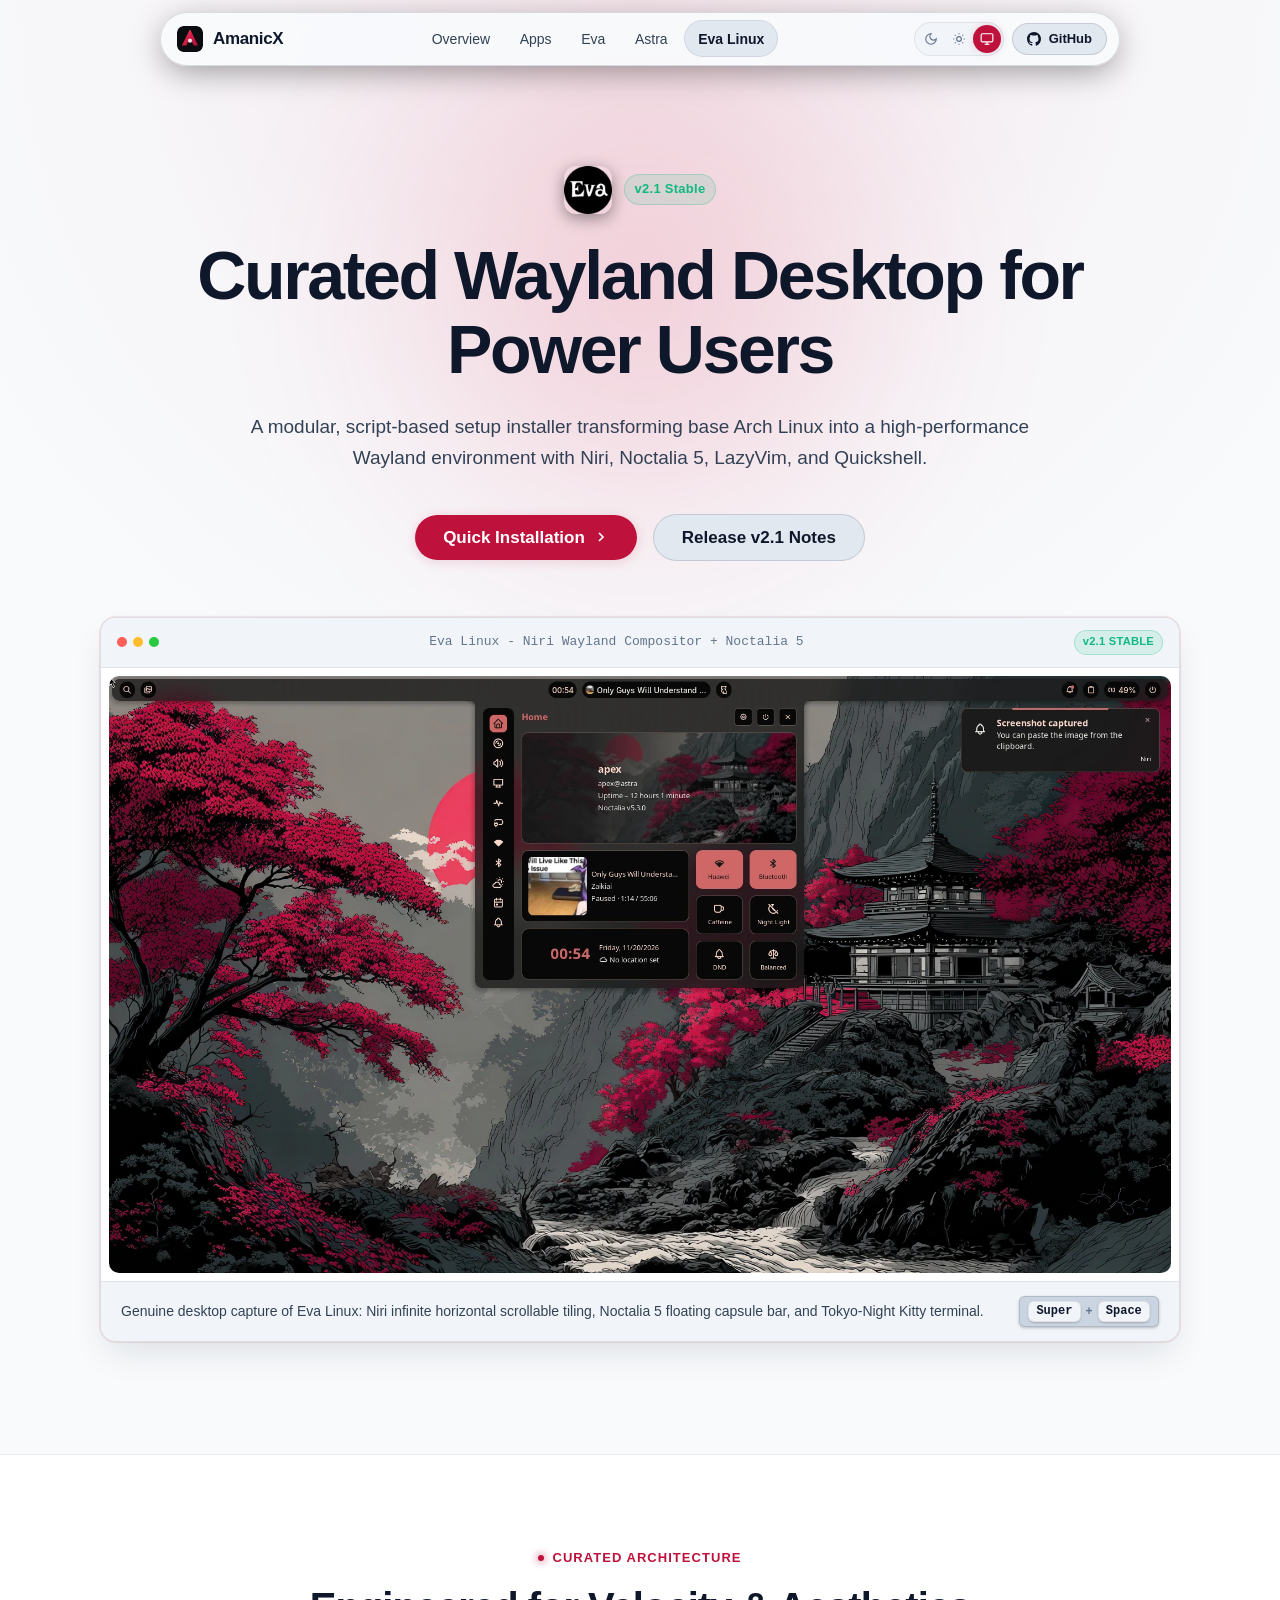
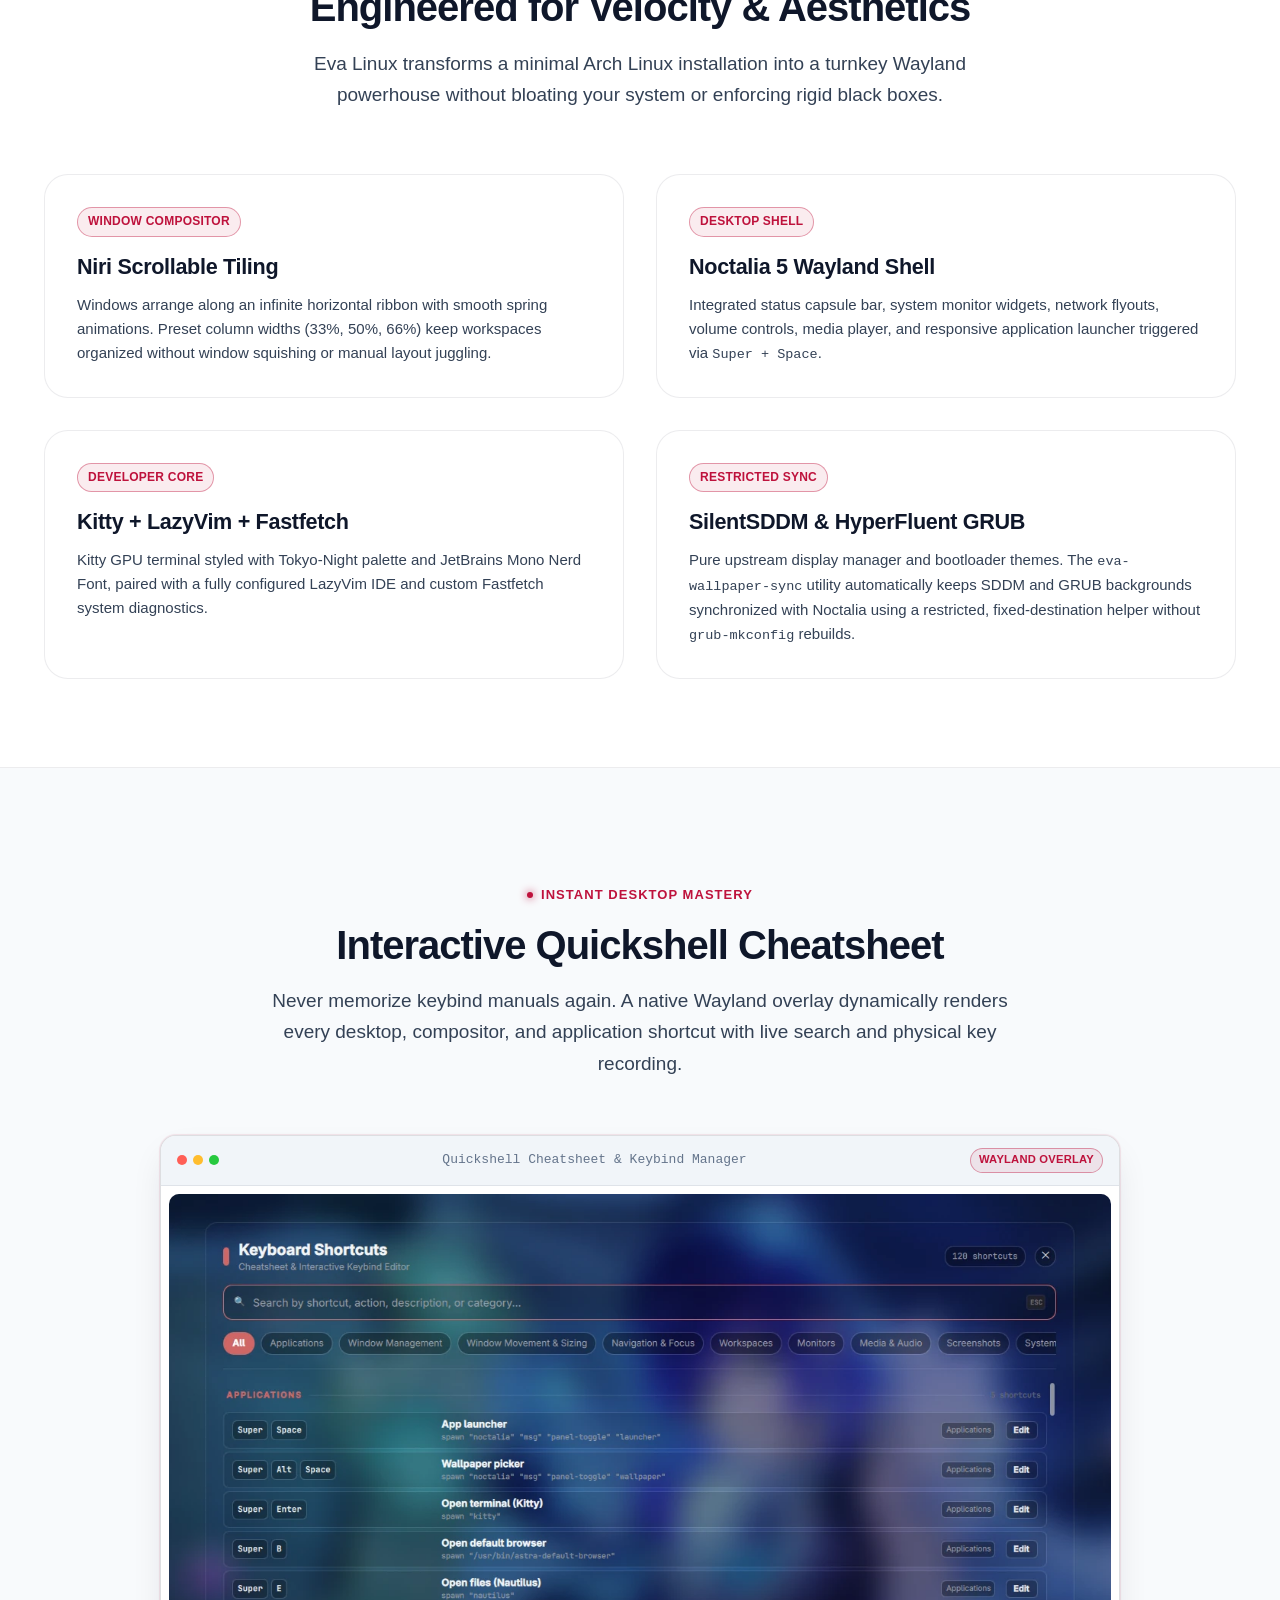
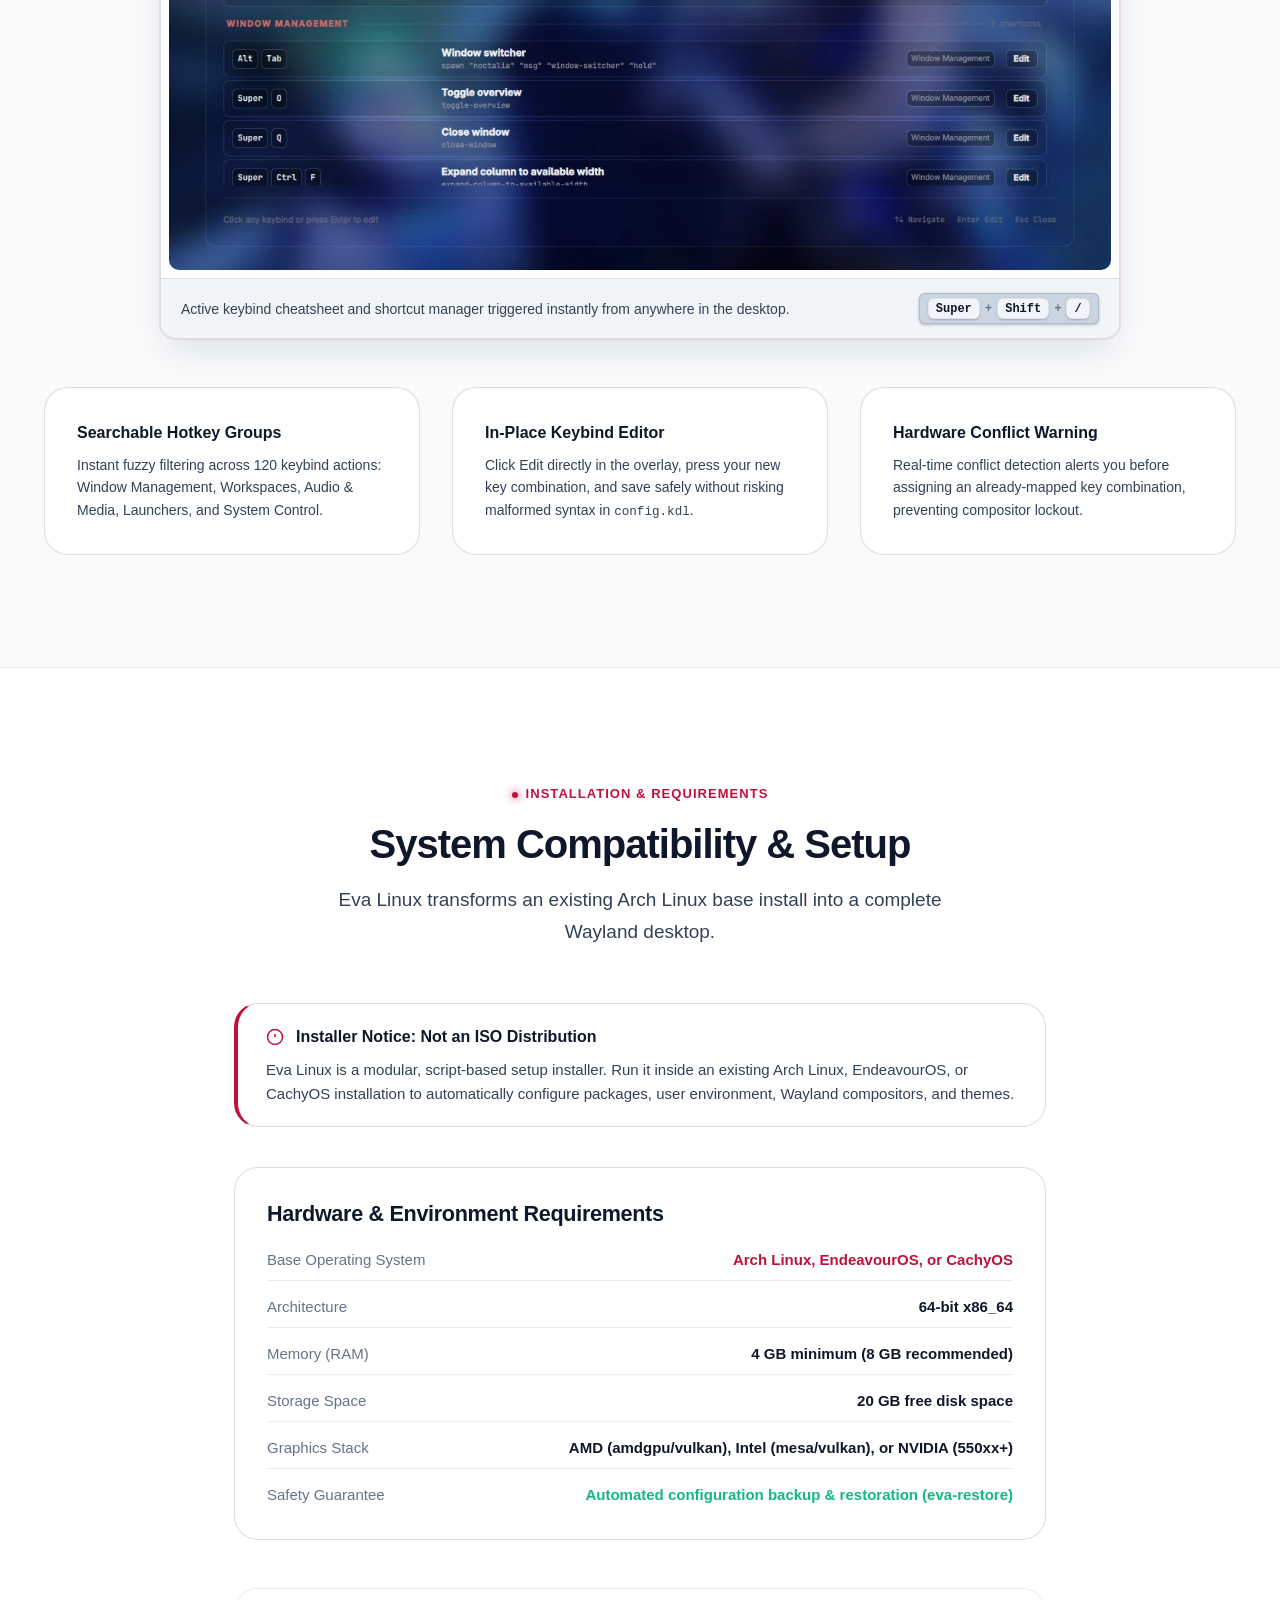
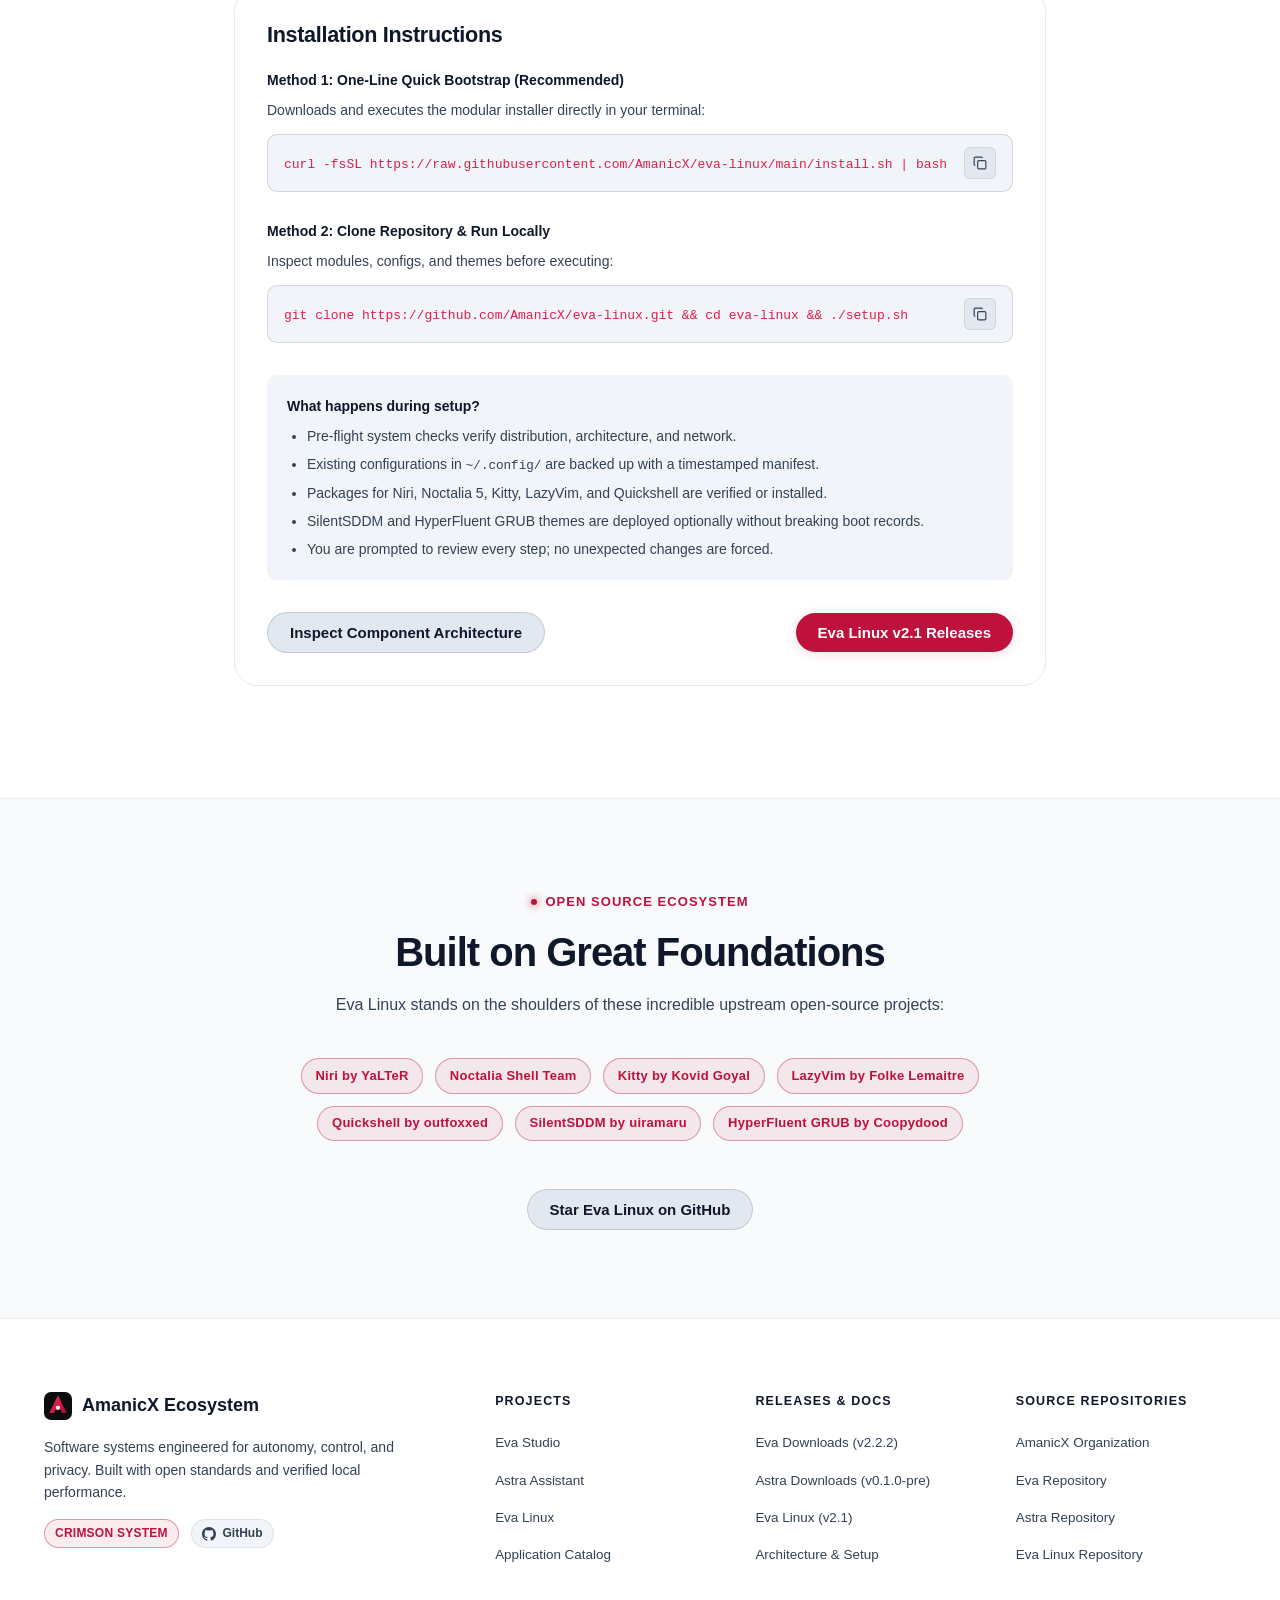
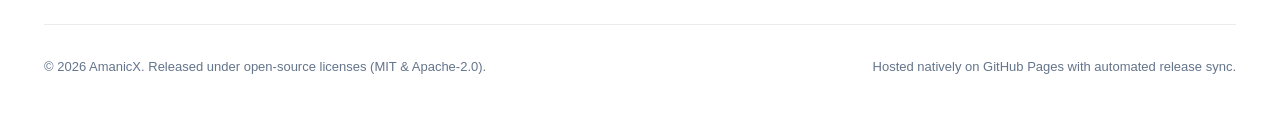
==== commit 034fab5f: "docs: release Eva Linux v2.1 with comprehensive security and reliability fixes - Update installer, b" ====
--- a/index.html
+++ b/index.html
@@ -4,19 +4,19 @@
   <meta charset="utf-8">
   <meta name="viewport" content="width=device-width, initial-scale=1, viewport-fit=cover">
   <title>Eva Linux - Curated Wayland Desktop for Power Users | AmanicX</title>
-  <meta name="description" content="Eva Linux is a modular, script-based desktop setup installer (targeting Arch Linux / x86_64) - NOT an ISO. It transforms an existing Arch Linux base into a coherent, high-performance workstation pairing Niri's scrollable tiling compositor with the Noctalia 5 shell, seeded Kitty GPU terminal, pre-configured LazyVim, pure upstream SilentSDDM, pure upstream HyperFluent GRUB, live Quickshell keybinding cheatsheet, and zero-risk bootloader wallpaper synchronization.">
+  <meta name="description" content="Eva Linux is a modular, script-based desktop setup installer (targeting Arch Linux / x86_64) - NOT an ISO. It transforms an existing Arch Linux base into a coherent, high-performance workstation pairing Niri's scrollable tiling compositor with the Noctalia 5 shell, seeded Kitty GPU terminal, pre-configured LazyVim, pure upstream SilentSDDM, pure upstream HyperFluent GRUB, live Quickshell keybinding cheatsheet, and restricted bootloader wallpaper synchronization.">
   <link rel="canonical" href="https://amanicx.github.io/eva-linux/">
   <meta name="theme-color" content="#0B0D12">
 
   <!-- OpenGraph -->
   <meta property="og:title" content="Eva Linux - Curated Wayland Desktop for Power Users | AmanicX">
-  <meta property="og:description" content="Eva Linux is a modular, script-based desktop setup installer (targeting Arch Linux / x86_64) - NOT an ISO. It transforms an existing Arch Linux base into a coherent, high-performance workstation pairing Niri's scrollable tiling compositor with the Noctalia 5 shell, seeded Kitty GPU terminal, pre-configured LazyVim, pure upstream SilentSDDM, pure upstream HyperFluent GRUB, live Quickshell keybinding cheatsheet, and zero-risk bootloader wallpaper synchronization.">
+  <meta property="og:description" content="Eva Linux is a modular, script-based desktop setup installer (targeting Arch Linux / x86_64) - NOT an ISO. It transforms an existing Arch Linux base into a coherent, high-performance workstation pairing Niri's scrollable tiling compositor with the Noctalia 5 shell, seeded Kitty GPU terminal, pre-configured LazyVim, pure upstream SilentSDDM, pure upstream HyperFluent GRUB, live Quickshell keybinding cheatsheet, and restricted bootloader wallpaper synchronization.">
   <meta property="og:type" content="website">
   <meta property="og:url" content="https://amanicx.github.io/eva-linux/">
   <meta property="og:image" content="https://amanicx.github.io/eva-linux/assets/screenshot-desktop.jpg">
   <meta name="twitter:card" content="summary_large_image">
   <meta name="twitter:title" content="Eva Linux - Curated Wayland Desktop for Power Users | AmanicX">
-  <meta name="twitter:description" content="Eva Linux is a modular, script-based desktop setup installer (targeting Arch Linux / x86_64) - NOT an ISO. It transforms an existing Arch Linux base into a coherent, high-performance workstation pairing Niri's scrollable tiling compositor with the Noctalia 5 shell, seeded Kitty GPU terminal, pre-configured LazyVim, pure upstream SilentSDDM, pure upstream HyperFluent GRUB, live Quickshell keybinding cheatsheet, and zero-risk bootloader wallpaper synchronization.">
+  <meta name="twitter:description" content="Eva Linux is a modular, script-based desktop setup installer (targeting Arch Linux / x86_64) - NOT an ISO. It transforms an existing Arch Linux base into a coherent, high-performance workstation pairing Niri's scrollable tiling compositor with the Noctalia 5 shell, seeded Kitty GPU terminal, pre-configured LazyVim, pure upstream SilentSDDM, pure upstream HyperFluent GRUB, live Quickshell keybinding cheatsheet, and restricted bootloader wallpaper synchronization.">
   <meta name="twitter:image" content="https://amanicx.github.io/eva-linux/assets/screenshot-desktop.jpg">
 
   <!-- Favicon -->
@@ -25,8 +25,6 @@
   <!-- Unified Stylesheets -->
   <link rel="stylesheet" href="../shared/styles/design-system.css">
   <link rel="stylesheet" href="../shared/styles/motion.css">
-    <link rel="stylesheet" href="./shared/styles/design-system.css">
-  <link rel="stylesheet" href="./shared/styles/motion.css">
 
   <!-- Instant Theme Script (Zero-FOUC) -->
   <script>
@@ -198,7 +196,7 @@
     <div class="container" style="text-align:center; position:relative; z-index:2;">
       <div style="display:inline-flex; align-items:center; gap:0.75rem; margin-bottom:1.5rem;" class="reveal">
         <img src="./assets/icon.png" alt="Eva Linux Logo" width="48" height="48" style="border-radius:12px; box-shadow:0 4px 16px rgba(0,0,0,0.4);">
-        <span class="badge badge-stable" style="font-size:0.8125rem;">v2.0.0 Stable</span>
+        <span class="badge badge-stable" style="font-size:0.8125rem;">v2.1 Stable</span>
       </div>
 
       <h1 class="title-display reveal delay-100" style="margin-bottom:1.5rem; max-width:920px; margin-left:auto; margin-right:auto;">
@@ -214,7 +212,7 @@
           <svg width="16" height="16" viewBox="0 0 24 24" fill="none" stroke="currentColor" stroke-width="2.5"><path d="m9 18 6-6-6-6"/></svg>
         </a>
         <a href="./releases/" class="btn btn-lg btn-secondary">
-          <span>Release v2.0.0 Notes</span>
+          <span>Release v2.1 Notes</span>
         </a>
       </div>
 
@@ -227,7 +225,7 @@
             <span class="mockup-dot"></span>
           </div>
           <span style="font-size:0.8125rem; color:var(--text-muted); font-family:var(--font-mono);">Eva Linux - Niri Wayland Compositor + Noctalia 5</span>
-          <span class="badge badge-stable" style="padding:0.15rem 0.5rem; font-size:0.7rem;">v2.0.0 STABLE</span>
+          <span class="badge badge-stable" style="padding:0.15rem 0.5rem; font-size:0.7rem;">v2.1 STABLE</span>
         </div>
         <div style="background:var(--bg-surface-0); padding:0.5rem; display:flex; justify-content:center;">
           <picture>
@@ -236,7 +234,7 @@
           </picture>
         </div>
         <div class="preview-caption">
-          <span>Genuine desktop capture of Eva Linux v2: Niri infinite horizontal scrollable tiling, Noctalia 5 floating capsule bar, and Tokyo-Night Kitty terminal.</span>
+          <span>Genuine desktop capture of Eva Linux: Niri infinite horizontal scrollable tiling, Noctalia 5 floating capsule bar, and Tokyo-Night Kitty terminal.</span>
           <div class="keybind-pill" title="Toggle Application Launcher">
             <kbd>Super</kbd><span class="pill-sep">+</span><kbd>Space</kbd>
           </div>
@@ -283,10 +281,10 @@
         </div>
 
         <div class="card reveal delay-400">
-          <div class="badge badge-dev" style="margin-bottom:1rem;">ZERO-RISK SYNC</div>
+          <div class="badge badge-dev" style="margin-bottom:1rem;">RESTRICTED SYNC</div>
           <h3 class="title-card" style="margin-bottom:0.75rem;">SilentSDDM & HyperFluent GRUB</h3>
           <p style="font-size:0.9375rem; color:var(--text-secondary); line-height:1.6;">
-            Pure upstream display manager and bootloader themes. The <code>eva-wallpaper-sync</code> utility automatically keeps SDDM and GRUB backgrounds synchronized with Noctalia without dangerous <code>grub-mkconfig</code> rebuilds.
+            Pure upstream display manager and bootloader themes. The <code>eva-wallpaper-sync</code> utility automatically keeps SDDM and GRUB backgrounds synchronized with Noctalia using a restricted, fixed-destination helper without <code>grub-mkconfig</code> rebuilds.
           </p>
         </div>
 
@@ -402,7 +400,7 @@
           </div>
           <div style="display:flex; justify-content:space-between;">
             <span style="color:var(--text-muted);">Safety Guarantee</span>
-            <span style="font-weight:600; color:#10B981;">Automated configuration backup &amp; instant rollback (eva-restore)</span>
+            <span style="font-weight:600; color:#10B981;">Automated configuration backup &amp; restoration (eva-restore)</span>
           </div>
         </div>
       </div>
@@ -454,7 +452,7 @@
 
         <div style="display:flex; justify-content:space-between; align-items:center; flex-wrap:wrap; gap:1rem;">
           <a href="./catalog/" class="btn btn-secondary">Inspect Component Architecture</a>
-          <a href="./releases/" class="btn btn-primary">Eva Linux v2.0.0 Releases</a>
+          <a href="./releases/" class="btn btn-primary">Eva Linux v2.1 Releases</a>
         </div>
       </div>
     </div>
@@ -522,7 +520,7 @@
             <ul class="footer-links">
               <li><a href="../eva/releases/">Eva Downloads (v2.2.2)</a></li>
               <li><a href="../astra/releases/">Astra Downloads (v0.1.0-pre)</a></li>
-              <li><a href="../eva-linux/releases/">Eva Linux (v2.0.0)</a></li>
+              <li><a href="../eva-linux/releases/">Eva Linux (v2.1)</a></li>
               <li><a href="../eva-linux/catalog/">Architecture & Setup</a></li>
             </ul>
           </div>
@@ -550,9 +548,6 @@
   <script src="../shared/scripts/theme.js"></script>
   <script src="../shared/scripts/motion.js"></script>
   <script src="../shared/scripts/ecosystem-client.js"></script>
-    <script src="./shared/scripts/theme.js"></script>
-  <script src="./shared/scripts/motion.js"></script>
-  <script src="./shared/scripts/ecosystem-client.js"></script>
 </body>
 </html>
 
--- a/shared/styles/design-system.css
+++ b/shared/styles/design-system.css
@@ -1732,6 +1732,77 @@
   }
 }
 
+/* Repository Updates List */
+.repository-updates {
+  list-style: none;
+  padding: 0;
+  margin: 2rem 0 0;
+  display: flex;
+  flex-direction: column;
+  gap: 1rem;
+}
+
+.repository-update {
+  background: var(--bg-surface-0);
+  border: 1px solid var(--border-subtle);
+  border-radius: var(--radius-md);
+  padding: 1.25rem 1.5rem;
+  transition: border-color var(--ease-snappy), transform var(--ease-snappy);
+}
+
+.repository-update:hover {
+  border-color: var(--border-medium);
+}
+
+.repository-update-heading {
+  display: flex;
+  justify-content: space-between;
+  align-items: baseline;
+  flex-wrap: wrap;
+  gap: 0.5rem 1rem;
+  margin-bottom: 0.5rem;
+}
+
+.repository-update-heading h3 {
+  margin: 0;
+  font-size: 1.0625rem;
+  font-weight: 700;
+}
+
+.repository-update-heading h3 a {
+  color: var(--text-primary);
+  text-decoration: none;
+}
+
+.repository-update-heading h3 a:hover {
+  color: var(--accent-primary);
+}
+
+.repository-update-heading time {
+  font-size: 0.8125rem;
+  color: var(--text-muted);
+  font-family: var(--font-mono);
+  white-space: nowrap;
+}
+
+.repository-update p {
+  margin: 0;
+  font-size: 0.9375rem;
+  color: var(--text-secondary);
+  line-height: 1.6;
+}
+
+@media (max-width: 640px) {
+  .repository-update {
+    padding: 1rem 1.125rem;
+  }
+  .repository-update-heading {
+    flex-direction: column;
+    align-items: flex-start;
+    gap: 0.25rem;
+  }
+}
+
 /* Mobile footer layout (<= 768px) */
 @media (max-width: 768px) {
   .footer {
